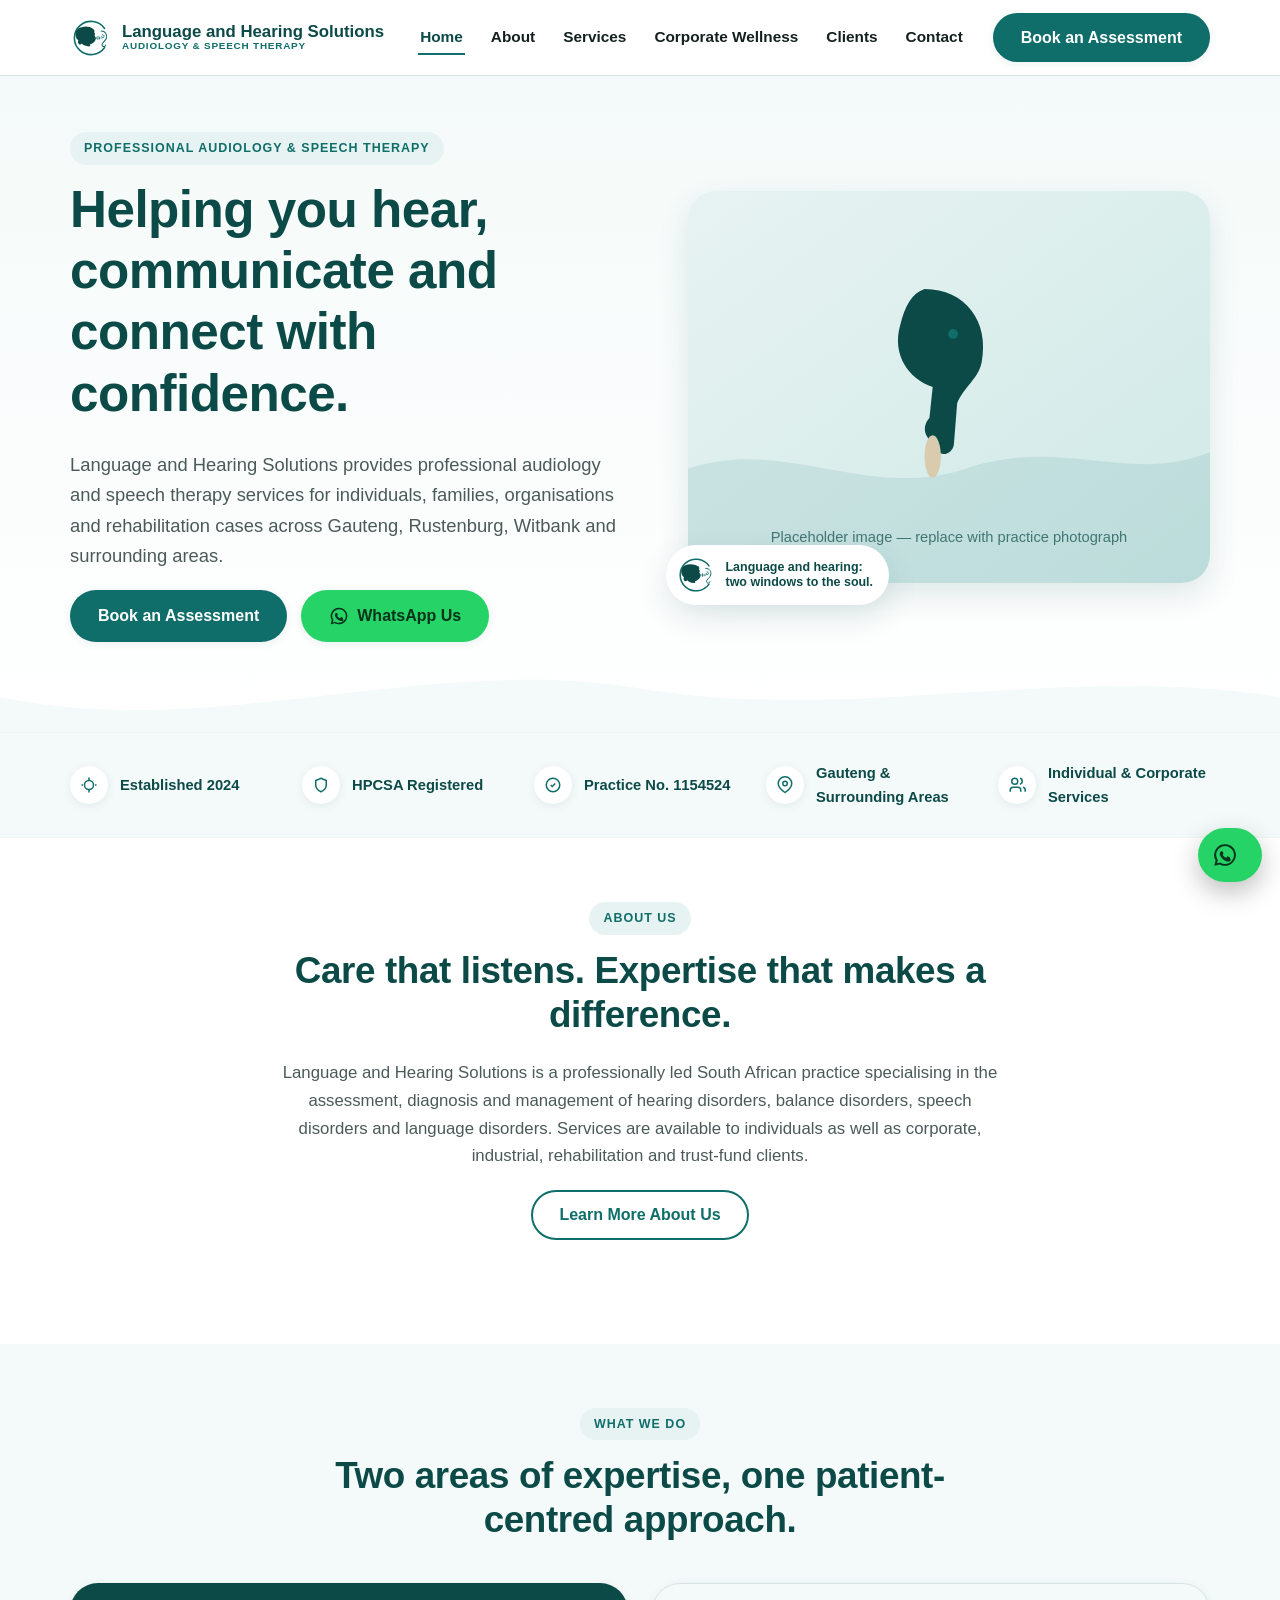
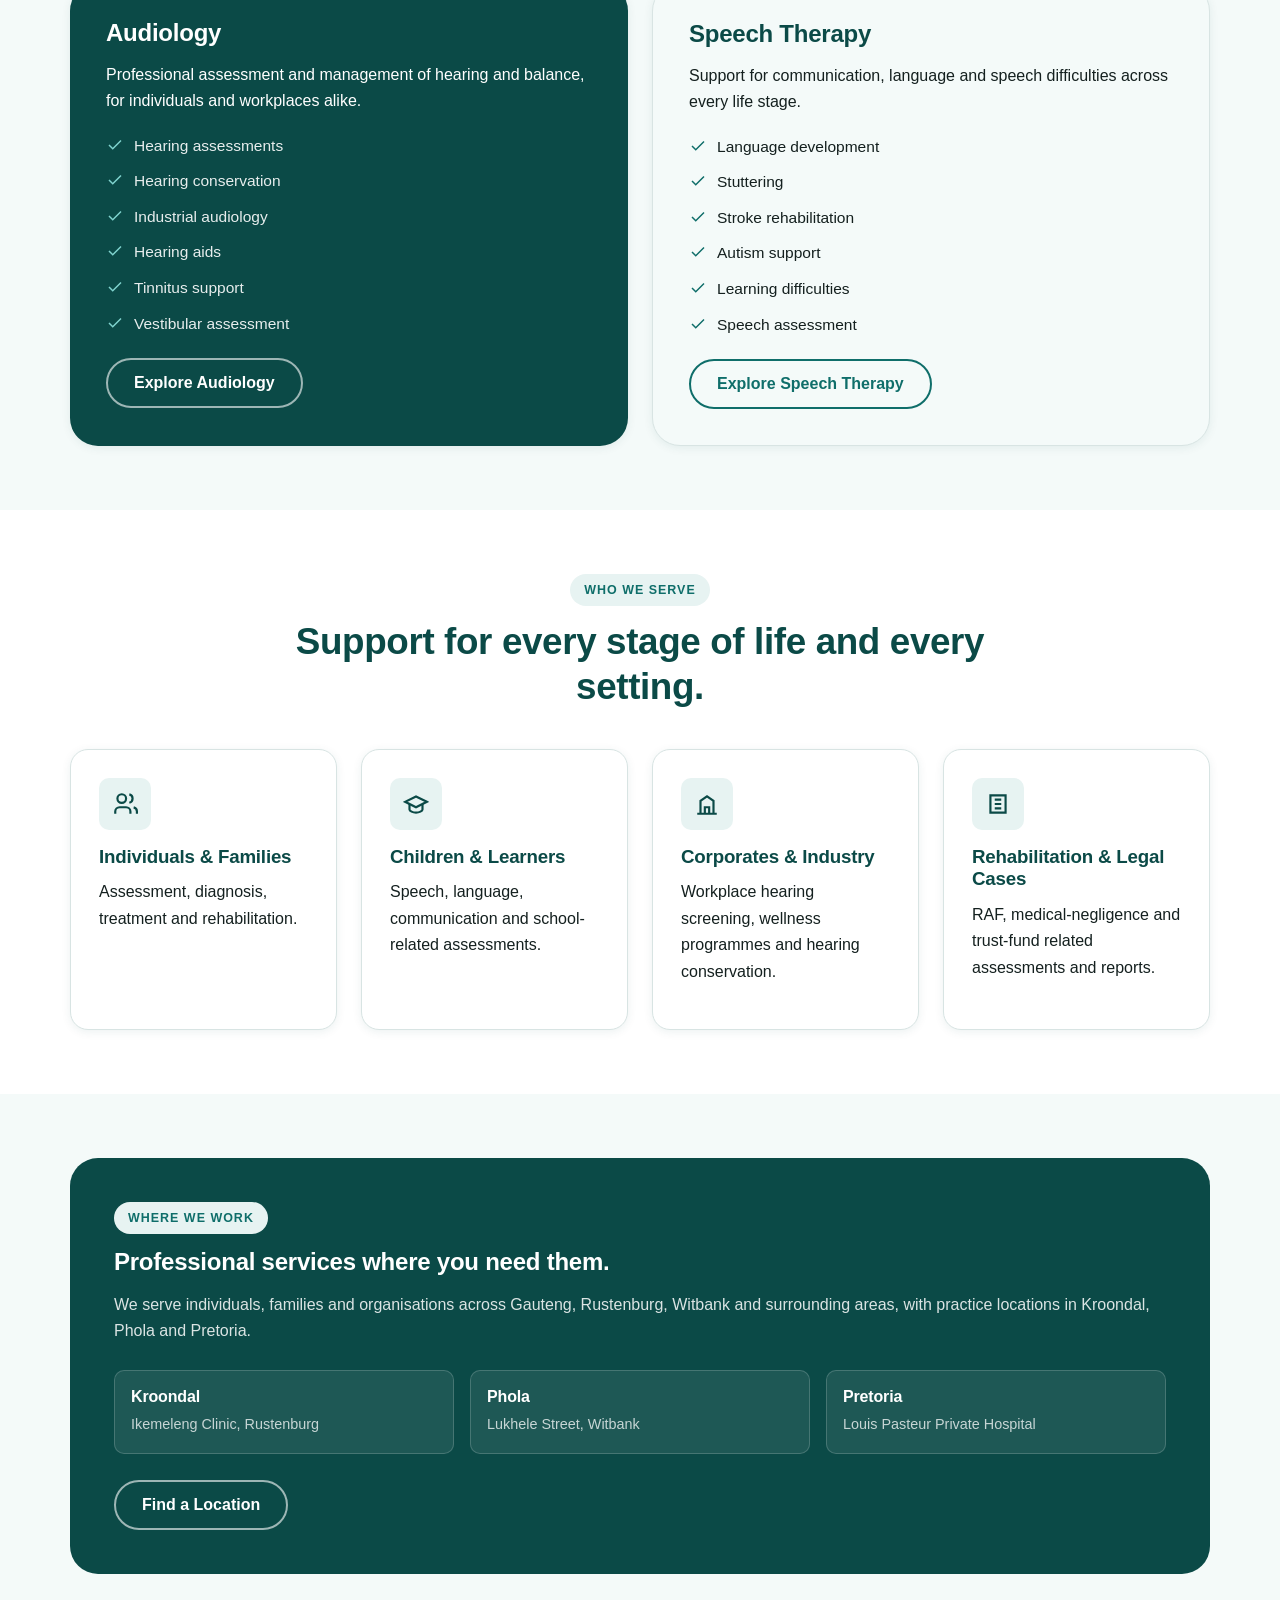
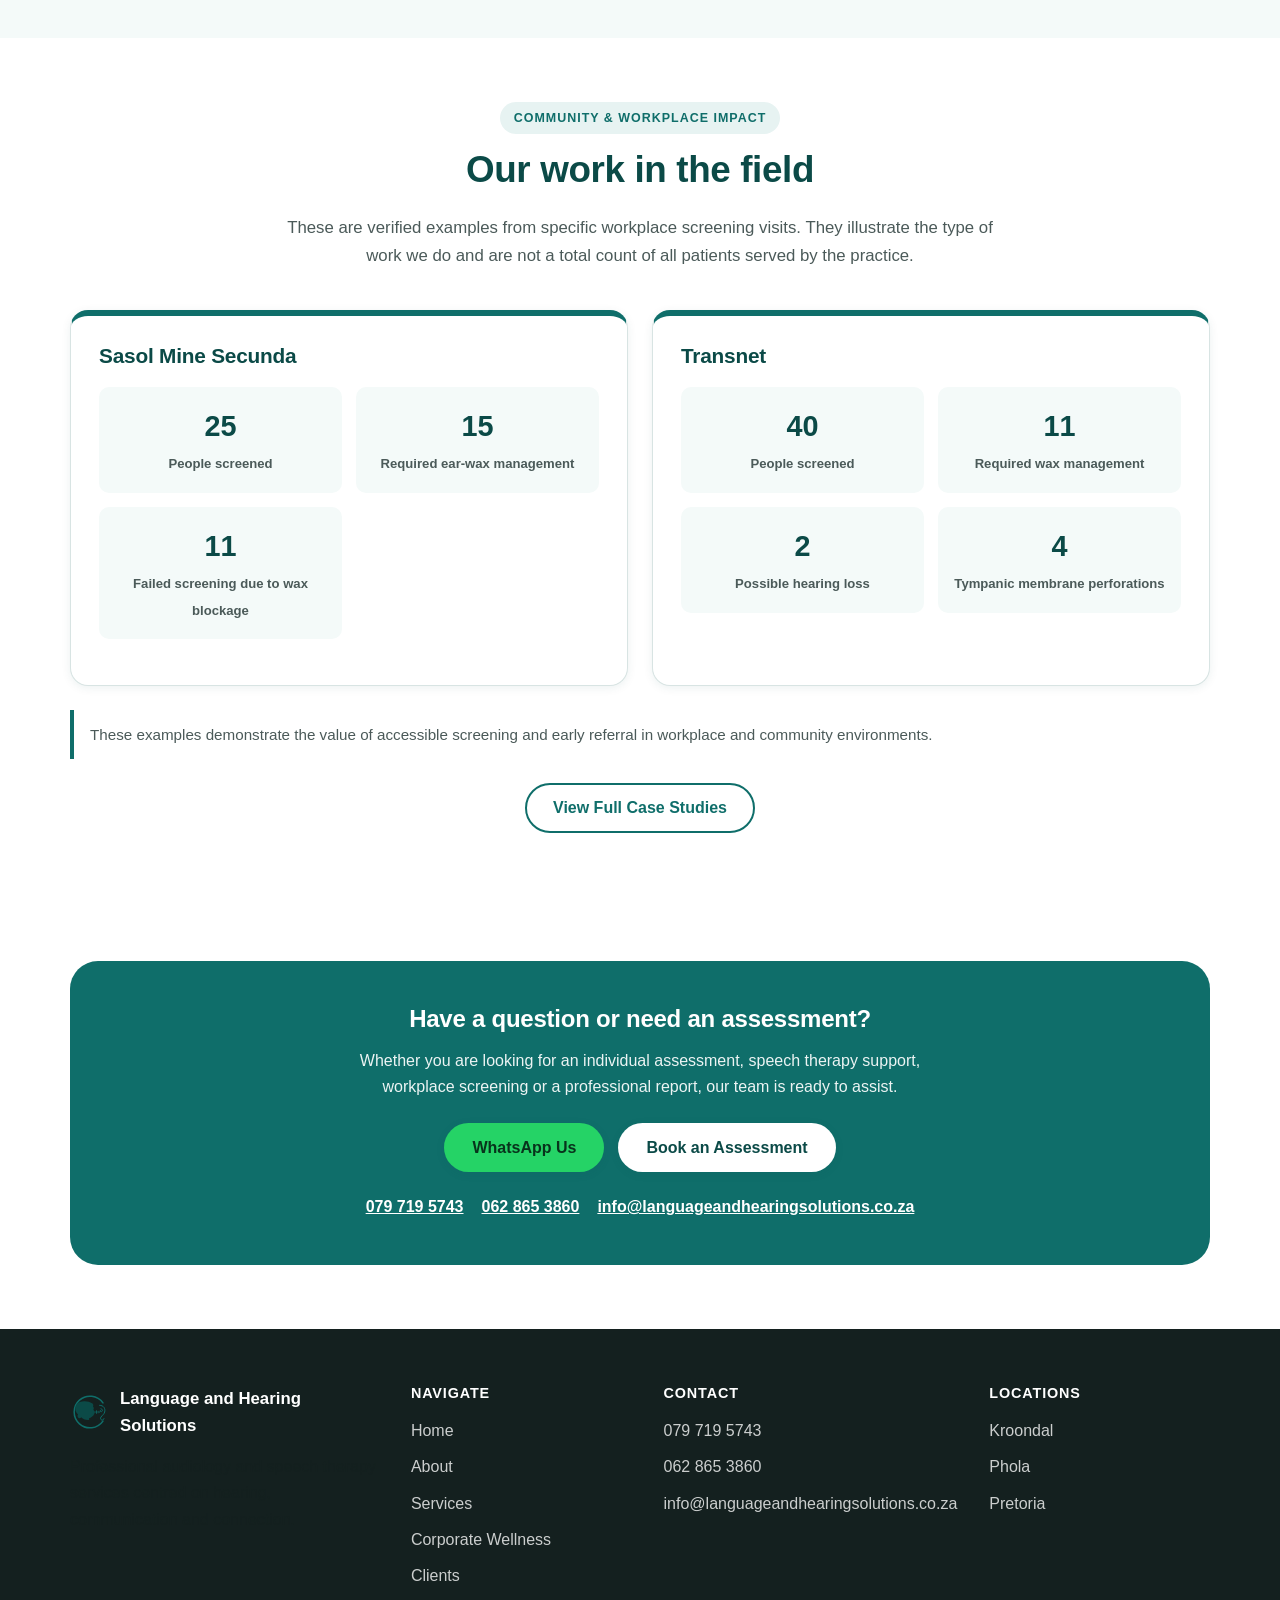
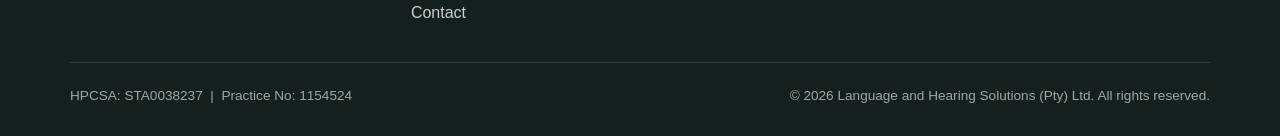
==== index.html @ 56f47d3d "Add Language and Hearing Solutions static website Mobile-first static site (HTML5/CSS3/vanilla JS) f" ====
<!DOCTYPE html>
<html lang="en-ZA">
<head>
  <meta charset="UTF-8" />
  <meta name="viewport" content="width=device-width, initial-scale=1.0" />
  <title>Language and Hearing Solutions | Audiology &amp; Speech Therapy South Africa</title>
  <meta name="description" content="Professional audiology and speech therapy services in Gauteng, Rustenburg, Witbank and surrounding areas. Hearing assessments, speech therapy, industrial audiology, wellness services and rehabilitation support." />
  <link rel="canonical" href="https://www.languageandhearingsolutions.co.za/" />
  <meta name="theme-color" content="#0F6E6A" />
  <link rel="icon" href="assets/logo.svg" type="image/svg+xml" />
  <link rel="stylesheet" href="css/style.css" />
</head>
<body>
  <a class="skip-link" href="#main-content">Skip to main content</a>

  <header class="site-header">
    <div class="container">
      <a class="brand" href="index.html">
        <img src="assets/logo.svg" alt="Language and Hearing Solutions logo" width="42" height="42" />
        <span class="brand-name">Language and Hearing Solutions<small>Audiology &amp; Speech Therapy</small></span>
      </a>

      <button class="nav-toggle" type="button" aria-expanded="false" aria-controls="main-nav" aria-label="Open menu">
        <span></span>
      </button>

      <nav class="main-nav" id="main-nav" aria-label="Primary">
        <ul class="nav-links">
          <li><a href="index.html">Home</a></li>
          <li><a href="about.html">About</a></li>
          <li><a href="services.html">Services</a></li>
          <li><a href="corporate-wellness.html">Corporate Wellness</a></li>
          <li><a href="clients.html">Clients</a></li>
          <li><a href="contact.html">Contact</a></li>
        </ul>
        <div class="header-cta">
          <a class="btn btn-primary" href="contact.html">Book an Assessment</a>
        </div>
      </nav>
    </div>
  </header>

  <main id="main-content">

    <!-- ============================== HERO ============================== -->
    <section class="hero">
      <div class="container">
        <div class="hero-copy">
          <span class="eyebrow">Professional Audiology &amp; Speech Therapy</span>
          <h1>Helping you hear, communicate and connect with confidence.</h1>
          <p class="lead">Language and Hearing Solutions provides professional audiology and speech therapy services for individuals, families, organisations and rehabilitation cases across Gauteng, Rustenburg, Witbank and surrounding areas.</p>
          <div class="btn-group">
            <a class="btn btn-primary" href="contact.html">Book an Assessment</a>
            <a class="btn btn-secondary" href="https://wa.me/27797195743" target="_blank" rel="noopener">
              <svg width="20" height="20" viewBox="0 0 24 24" fill="currentColor" aria-hidden="true"><path d="M12 2a10 10 0 0 0-8.6 15.1L2 22l5.1-1.3A10 10 0 1 0 12 2Zm0 18.2a8.1 8.1 0 0 1-4.1-1.1l-.3-.2-3 .8.8-2.9-.2-.3A8.2 8.2 0 1 1 12 20.2Zm4.5-6.1c-.2-.1-1.5-.7-1.7-.8-.2-.1-.4-.1-.6.1-.2.2-.6.8-.8 1-.1.2-.3.2-.5.1-1.3-.5-2.1-1.1-2.9-2.5-.2-.3 0-.5.1-.6l.4-.5c.1-.2.1-.4 0-.6l-.6-1.5c-.2-.4-.4-.3-.6-.3h-.5c-.2 0-.5.1-.7.3-.2.2-.9.9-.9 2.2s.9 2.5 1 2.7c.1.2 1.8 2.8 4.4 3.8 2.1.8 2.5.6 2.9.6.4 0 1.4-.6 1.6-1.1.2-.5.2-1 .1-1.1-.1-.1-.2-.2-.4-.3Z"/></svg>
              WhatsApp Us
            </a>
          </div>
        </div>

        <div class="hero-media reveal">
          <div class="image-frame">
            <img src="assets/hearing-aid.svg" alt="Illustrative placeholder image of a hearing aid device, representing audiology care" width="640" height="480" />
          </div>
          <div class="logo-badge">
            <img src="assets/logo.svg" alt="" width="40" height="40" />
            <span>Language and hearing:<br>two windows to the soul.</span>
          </div>
        </div>
      </div>

      <div class="hero-wave" aria-hidden="true">
        <svg viewBox="0 0 1440 100" preserveAspectRatio="none">
          <path d="M0,60 C240,110 480,10 720,50 C960,90 1200,20 1440,60 L1440,100 L0,100 Z" fill="#F4FAF9"></path>
        </svg>
      </div>
    </section>

    <!-- ============================== TRUST BAR ============================== -->
    <section class="trust-bar">
      <div class="container">
        <ul class="trust-list">
          <li class="trust-item reveal">
            <span class="icon" aria-hidden="true">
              <svg width="18" height="18" viewBox="0 0 24 24" fill="none" stroke="currentColor" stroke-width="2"><path d="M12 2v4M12 18v4M4 12H2M22 12h-2"/><circle cx="12" cy="12" r="6"/></svg>
            </span>
            Established 2024
          </li>
          <li class="trust-item reveal">
            <span class="icon" aria-hidden="true">
              <svg width="18" height="18" viewBox="0 0 24 24" fill="none" stroke="currentColor" stroke-width="2"><path d="M12 3l7 3v6c0 4.4-3 7.4-7 9-4-1.6-7-4.6-7-9V6l7-3Z"/></svg>
            </span>
            HPCSA Registered
          </li>
          <li class="trust-item reveal">
            <span class="icon" aria-hidden="true">
              <svg width="18" height="18" viewBox="0 0 24 24" fill="none" stroke="currentColor" stroke-width="2"><path d="M9 12l2 2 4-4"/><circle cx="12" cy="12" r="9"/></svg>
            </span>
            Practice No. 1154524
          </li>
          <li class="trust-item reveal">
            <span class="icon" aria-hidden="true">
              <svg width="18" height="18" viewBox="0 0 24 24" fill="none" stroke="currentColor" stroke-width="2"><path d="M21 10c0 6-9 12-9 12S3 16 3 10a9 9 0 1 1 18 0Z"/><circle cx="12" cy="10" r="3"/></svg>
            </span>
            Gauteng &amp; Surrounding Areas
          </li>
          <li class="trust-item reveal">
            <span class="icon" aria-hidden="true">
              <svg width="18" height="18" viewBox="0 0 24 24" fill="none" stroke="currentColor" stroke-width="2"><path d="M17 21v-2a4 4 0 0 0-4-4H7a4 4 0 0 0-4 4v2"/><circle cx="9" cy="7" r="4"/><path d="M23 21v-2a4 4 0 0 0-3-3.87M16 3.13A4 4 0 0 1 16 10.87"/></svg>
            </span>
            Individual &amp; Corporate Services
          </li>
        </ul>
      </div>
    </section>

    <!-- ============================== ABOUT TEASER ============================== -->
    <section class="section-pad">
      <div class="container">
        <div class="section-heading center reveal">
          <span class="eyebrow">About Us</span>
          <h2>Care that listens. Expertise that makes a difference.</h2>
          <p>Language and Hearing Solutions is a professionally led South African practice specialising in the assessment, diagnosis and management of hearing disorders, balance disorders, speech disorders and language disorders. Services are available to individuals as well as corporate, industrial, rehabilitation and trust-fund clients.</p>
          <div style="margin-top: 20px;">
            <a class="btn btn-outline" href="about.html">Learn More About Us</a>
          </div>
        </div>
      </div>
    </section>

    <!-- ============================== TWO SERVICE PILLARS ============================== -->
    <section class="section-pad bg-teal-50">
      <div class="container">
        <div class="section-heading center">
          <span class="eyebrow">What We Do</span>
          <h2>Two areas of expertise, one patient-centred approach.</h2>
        </div>

        <div class="grid grid-2">
          <div class="pillar-card pillar-audiology reveal">
            <h3>Audiology</h3>
            <p>Professional assessment and management of hearing and balance, for individuals and workplaces alike.</p>
            <ul>
              <li><svg viewBox="0 0 24 24" fill="none" stroke="currentColor" stroke-width="2"><path d="M20 6 9 17l-5-5"/></svg>Hearing assessments</li>
              <li><svg viewBox="0 0 24 24" fill="none" stroke="currentColor" stroke-width="2"><path d="M20 6 9 17l-5-5"/></svg>Hearing conservation</li>
              <li><svg viewBox="0 0 24 24" fill="none" stroke="currentColor" stroke-width="2"><path d="M20 6 9 17l-5-5"/></svg>Industrial audiology</li>
              <li><svg viewBox="0 0 24 24" fill="none" stroke="currentColor" stroke-width="2"><path d="M20 6 9 17l-5-5"/></svg>Hearing aids</li>
              <li><svg viewBox="0 0 24 24" fill="none" stroke="currentColor" stroke-width="2"><path d="M20 6 9 17l-5-5"/></svg>Tinnitus support</li>
              <li><svg viewBox="0 0 24 24" fill="none" stroke="currentColor" stroke-width="2"><path d="M20 6 9 17l-5-5"/></svg>Vestibular assessment</li>
            </ul>
            <a class="btn btn-outline-light" href="services.html#audiology">Explore Audiology</a>
          </div>

          <div class="pillar-card pillar-speech reveal">
            <h3>Speech Therapy</h3>
            <p>Support for communication, language and speech difficulties across every life stage.</p>
            <ul>
              <li><svg viewBox="0 0 24 24" fill="none" stroke="currentColor" stroke-width="2"><path d="M20 6 9 17l-5-5"/></svg>Language development</li>
              <li><svg viewBox="0 0 24 24" fill="none" stroke="currentColor" stroke-width="2"><path d="M20 6 9 17l-5-5"/></svg>Stuttering</li>
              <li><svg viewBox="0 0 24 24" fill="none" stroke="currentColor" stroke-width="2"><path d="M20 6 9 17l-5-5"/></svg>Stroke rehabilitation</li>
              <li><svg viewBox="0 0 24 24" fill="none" stroke="currentColor" stroke-width="2"><path d="M20 6 9 17l-5-5"/></svg>Autism support</li>
              <li><svg viewBox="0 0 24 24" fill="none" stroke="currentColor" stroke-width="2"><path d="M20 6 9 17l-5-5"/></svg>Learning difficulties</li>
              <li><svg viewBox="0 0 24 24" fill="none" stroke="currentColor" stroke-width="2"><path d="M20 6 9 17l-5-5"/></svg>Speech assessment</li>
            </ul>
            <a class="btn btn-outline" href="services.html#speech-therapy">Explore Speech Therapy</a>
          </div>
        </div>
      </div>
    </section>

    <!-- ============================== WHO WE SERVE ============================== -->
    <section class="section-pad">
      <div class="container">
        <div class="section-heading center">
          <span class="eyebrow">Who We Serve</span>
          <h2>Support for every stage of life and every setting.</h2>
        </div>

        <div class="grid grid-4">
          <div class="card reveal">
            <div class="icon-tile"><svg viewBox="0 0 24 24" fill="none" stroke="currentColor" stroke-width="2"><path d="M17 21v-2a4 4 0 0 0-4-4H7a4 4 0 0 0-4 4v2"/><circle cx="9" cy="7" r="4"/><path d="M23 21v-2a4 4 0 0 0-3-3.87M16 3.13A4 4 0 0 1 16 10.87"/></svg></div>
            <h3>Individuals &amp; Families</h3>
            <p>Assessment, diagnosis, treatment and rehabilitation.</p>
          </div>
          <div class="card reveal">
            <div class="icon-tile"><svg viewBox="0 0 24 24" fill="none" stroke="currentColor" stroke-width="2"><path d="M22 10 12 5 2 10l10 5 10-5Z"/><path d="M6 12v5c0 1.5 3 3 6 3s6-1.5 6-3v-5"/></svg></div>
            <h3>Children &amp; Learners</h3>
            <p>Speech, language, communication and school-related assessments.</p>
          </div>
          <div class="card reveal">
            <div class="icon-tile"><svg viewBox="0 0 24 24" fill="none" stroke="currentColor" stroke-width="2"><path d="M3 21h18M6 21V9l6-4 6 4v12M10 21v-6h4v6"/></svg></div>
            <h3>Corporates &amp; Industry</h3>
            <p>Workplace hearing screening, wellness programmes and hearing conservation.</p>
          </div>
          <div class="card reveal">
            <div class="icon-tile"><svg viewBox="0 0 24 24" fill="none" stroke="currentColor" stroke-width="2"><path d="M9 12h6M9 16h6M9 8h6M5 4h14v16H5z"/></svg></div>
            <h3>Rehabilitation &amp; Legal Cases</h3>
            <p>RAF, medical-negligence and trust-fund related assessments and reports.</p>
          </div>
        </div>
      </div>
    </section>

    <!-- ============================== COVERAGE AREA ============================== -->
    <section class="section-pad bg-teal-50">
      <div class="container">
        <div class="coverage-section reveal">
          <span class="eyebrow">Where We Work</span>
          <h2>Professional services where you need them.</h2>
          <p>We serve individuals, families and organisations across Gauteng, Rustenburg, Witbank and surrounding areas, with practice locations in Kroondal, Phola and Pretoria.</p>

          <div class="coverage-locations">
            <div class="coverage-chip">
              <h4>Kroondal</h4>
              <span>Ikemeleng Clinic, Rustenburg</span>
            </div>
            <div class="coverage-chip">
              <h4>Phola</h4>
              <span>Lukhele Street, Witbank</span>
            </div>
            <div class="coverage-chip">
              <h4>Pretoria</h4>
              <span>Louis Pasteur Private Hospital</span>
            </div>
          </div>

          <a class="btn btn-outline-light" href="contact.html#locations">Find a Location</a>
        </div>
      </div>
    </section>

    <!-- ============================== IMPACT SECTION ============================== -->
    <section class="section-pad">
      <div class="container">
        <div class="section-heading center">
          <span class="eyebrow">Community &amp; Workplace Impact</span>
          <h2>Our work in the field</h2>
          <p>These are verified examples from specific workplace screening visits. They illustrate the type of work we do and are not a total count of all patients served by the practice.</p>
        </div>

        <div class="grid grid-2">
          <div class="card case-card reveal">
            <h3>Sasol Mine Secunda</h3>
            <div class="case-stats">
              <div class="case-stat"><span class="num">25</span><span class="label">People screened</span></div>
              <div class="case-stat"><span class="num">15</span><span class="label">Required ear-wax management</span></div>
              <div class="case-stat"><span class="num">11</span><span class="label">Failed screening due to wax blockage</span></div>
            </div>
          </div>

          <div class="card case-card reveal">
            <h3>Transnet</h3>
            <div class="case-stats">
              <div class="case-stat"><span class="num">40</span><span class="label">People screened</span></div>
              <div class="case-stat"><span class="num">11</span><span class="label">Required wax management</span></div>
              <div class="case-stat"><span class="num">2</span><span class="label">Possible hearing loss</span></div>
              <div class="case-stat"><span class="num">4</span><span class="label">Tympanic membrane perforations</span></div>
            </div>
          </div>
        </div>

        <p class="case-note" style="margin-top: 24px;">These examples demonstrate the value of accessible screening and early referral in workplace and community environments.</p>

        <div class="text-center" style="margin-top: 24px;">
          <a class="btn btn-outline" href="clients.html">View Full Case Studies</a>
        </div>
      </div>
    </section>

    <!-- ============================== CONTACT STRIP ============================== -->
    <section class="section-pad">
      <div class="container">
        <div class="contact-strip reveal">
          <h2>Have a question or need an assessment?</h2>
          <p>Whether you are looking for an individual assessment, speech therapy support, workplace screening or a professional report, our team is ready to assist.</p>
          <div class="btn-group">
            <a class="btn btn-secondary" href="https://wa.me/27797195743" target="_blank" rel="noopener">WhatsApp Us</a>
            <a class="btn btn-primary" href="contact.html">Book an Assessment</a>
          </div>
          <div class="details">
            <a href="tel:+27797195743">079 719 5743</a>
            <a href="tel:+27628653860">062 865 3860</a>
            <a href="mailto:info@languageandhearingsolutions.co.za">info@languageandhearingsolutions.co.za</a>
          </div>
        </div>
      </div>
    </section>

  </main>

  <!-- ============================== FOOTER ============================== -->
  <footer class="site-footer">
    <div class="container">
      <div class="footer-grid">
        <div>
          <div class="footer-brand">
            <img src="assets/logo.svg" alt="" width="40" height="40" />
            <span>Language and Hearing Solutions</span>
          </div>
          <p>Professional audiology and speech therapy services centred on hearing, communication and connection.</p>
        </div>

        <div class="footer-col">
          <h4>Navigate</h4>
          <ul>
            <li><a href="index.html">Home</a></li>
            <li><a href="about.html">About</a></li>
            <li><a href="services.html">Services</a></li>
            <li><a href="corporate-wellness.html">Corporate Wellness</a></li>
            <li><a href="clients.html">Clients</a></li>
            <li><a href="contact.html">Contact</a></li>
          </ul>
        </div>

        <div class="footer-col">
          <h4>Contact</h4>
          <ul>
            <li><a href="tel:+27797195743">079 719 5743</a></li>
            <li><a href="tel:+27628653860">062 865 3860</a></li>
            <li><a href="mailto:info@languageandhearingsolutions.co.za">info@languageandhearingsolutions.co.za</a></li>
          </ul>
        </div>

        <div class="footer-col">
          <h4>Locations</h4>
          <ul>
            <li>Kroondal</li>
            <li>Phola</li>
            <li>Pretoria</li>
          </ul>
        </div>
      </div>

      <div class="footer-bottom">
        <span>HPCSA: STA0038237 &nbsp;|&nbsp; Practice No: 1154524</span>
        <span>&copy; 2026 Language and Hearing Solutions (Pty) Ltd. All rights reserved.</span>
      </div>
    </div>
  </footer>

  <a class="whatsapp-float" href="https://wa.me/27797195743" target="_blank" rel="noopener" aria-label="Chat with us on WhatsApp">
    <svg viewBox="0 0 24 24" fill="currentColor" aria-hidden="true"><path d="M12 2a10 10 0 0 0-8.6 15.1L2 22l5.1-1.3A10 10 0 1 0 12 2Zm0 18.2a8.1 8.1 0 0 1-4.1-1.1l-.3-.2-3 .8.8-2.9-.2-.3A8.2 8.2 0 1 1 12 20.2Zm4.5-6.1c-.2-.1-1.5-.7-1.7-.8-.2-.1-.4-.1-.6.1-.2.2-.6.8-.8 1-.1.2-.3.2-.5.1-1.3-.5-2.1-1.1-2.9-2.5-.2-.3 0-.5.1-.6l.4-.5c.1-.2.1-.4 0-.6l-.6-1.5c-.2-.4-.4-.3-.6-.3h-.5c-.2 0-.5.1-.7.3-.2.2-.9.9-.9 2.2s.9 2.5 1 2.7c.1.2 1.8 2.8 4.4 3.8 2.1.8 2.5.6 2.9.6.4 0 1.4-.6 1.6-1.1.2-.5.2-1 .1-1.1-.1-.1-.2-.2-.4-.3Z"/></svg>
    <span class="wa-label">Chat with us on WhatsApp</span>
  </a>

  <script src="js/main.js"></script>
</body>
</html>
---- css/style.css ----
/* ==========================================================================
   Language and Hearing Solutions (Pty) Ltd — Stylesheet
   Warm clinical / modern healthcare aesthetic. Teal + white + dark teal.
   ========================================================================== */

/* -------------------------------- Tokens -------------------------------- */
:root {
  /* Brand colours */
  --teal: #0F6E6A;
  --teal-dark: #0B4A47;
  --teal-darker: #073634;
  --teal-100: #E7F3F2;
  --teal-50: #F4FAF9;
  --near-black: #14201F;
  --white: #FFFFFF;
  --grey-700: #4B5A59;
  --grey-500: #7C8B8A;
  --grey-300: #D8E4E3;
  --grey-100: #F1F6F5;

  /* Semantic */
  --color-bg: var(--white);
  --color-text: var(--near-black);
  --color-muted: var(--grey-700);
  --color-border: var(--grey-300);
  --color-link: var(--teal);
  --color-focus: #0B4A47;

  /* Typography */
  --font-base: "Segoe UI", Roboto, "Helvetica Neue", Arial, sans-serif;
  --fs-body: 1rem;
  --lh-body: 1.65;

  /* Layout */
  --container-max: 1180px;
  --radius-sm: 10px;
  --radius-md: 18px;
  --radius-lg: 28px;
  --radius-pill: 999px;
  --shadow-sm: 0 2px 10px rgba(11, 74, 71, 0.08);
  --shadow-md: 0 12px 32px rgba(11, 74, 71, 0.12);
  --header-h: 76px;

  --transition: 220ms ease;
}

@media (prefers-reduced-motion: reduce) {
  * {
    animation-duration: 0.001ms !important;
    animation-iteration-count: 1 !important;
    transition-duration: 0.001ms !important;
    scroll-behavior: auto !important;
  }
}

/* --------------------------------- Reset --------------------------------- */
*, *::before, *::after { box-sizing: border-box; }

html {
  scroll-behavior: smooth;
  -webkit-text-size-adjust: 100%;
}

body {
  margin: 0;
  font-family: var(--font-base);
  font-size: var(--fs-body);
  line-height: var(--lh-body);
  color: var(--color-text);
  background: var(--color-bg);
  -webkit-font-smoothing: antialiased;
}

img { max-width: 100%; display: block; }

a {
  color: var(--color-link);
  text-decoration: none;
}
a:hover { text-decoration: underline; }

ul { margin: 0; padding: 0; }
li { list-style: none; }

button { font-family: inherit; }

h1, h2, h3, h4 {
  font-family: var(--font-base);
  font-weight: 800;
  line-height: 1.2;
  color: var(--teal-dark);
  margin: 0 0 0.6em;
  letter-spacing: -0.01em;
}

p { margin: 0 0 1em; color: var(--color-text); }

/* Visible focus states everywhere */
a:focus-visible,
button:focus-visible,
input:focus-visible,
select:focus-visible,
textarea:focus-visible,
[tabindex]:focus-visible {
  outline: 3px solid var(--color-focus);
  outline-offset: 3px;
  border-radius: 4px;
}

.skip-link {
  position: absolute;
  left: -9999px;
  top: 0;
  background: var(--teal-dark);
  color: var(--white);
  padding: 0.75em 1.25em;
  z-index: 1000;
  border-radius: 0 0 var(--radius-sm) 0;
}
.skip-link:focus {
  left: 0;
}

.visually-hidden {
  position: absolute !important;
  width: 1px; height: 1px;
  overflow: hidden;
  clip: rect(0 0 0 0);
  white-space: nowrap;
}

/* ------------------------------- Container -------------------------------- */
.container {
  width: 100%;
  max-width: var(--container-max);
  margin: 0 auto;
  padding: 0 20px;
}

section { position: relative; }

.section-pad { padding: 64px 0; }
.section-pad-sm { padding: 40px 0; }

.bg-teal-50 { background: var(--teal-50); }
.bg-teal-dark {
  background: linear-gradient(160deg, var(--teal-dark), var(--teal-darker));
  color: var(--white);
}
.bg-teal-dark h2, .bg-teal-dark h3 { color: var(--white); }
.bg-teal-dark p { color: rgba(255,255,255,0.85); }

/* ------------------------------ Section heading ---------------------------- */
.eyebrow {
  display: inline-block;
  font-size: 0.78rem;
  font-weight: 700;
  letter-spacing: 0.08em;
  text-transform: uppercase;
  color: var(--teal);
  background: var(--teal-100);
  padding: 6px 14px;
  border-radius: var(--radius-pill);
  margin-bottom: 14px;
}
.bg-teal-dark .eyebrow {
  background: rgba(255,255,255,0.12);
  color: #BFE6E3;
}

.section-heading {
  max-width: 720px;
  margin-bottom: 40px;
}
.section-heading.center { margin-inline: auto; text-align: center; }
.section-heading h2 { font-size: clamp(1.6rem, 3vw, 2.3rem); }
.section-heading p { color: var(--color-muted); font-size: 1.05rem; }

/* ---------------------------------- Buttons -------------------------------- */
.btn {
  display: inline-flex;
  align-items: center;
  justify-content: center;
  gap: 8px;
  font-weight: 700;
  font-size: 1rem;
  padding: 14px 26px;
  border-radius: var(--radius-pill);
  border: 2px solid transparent;
  cursor: pointer;
  transition: transform var(--transition), background var(--transition), color var(--transition), box-shadow var(--transition);
  text-decoration: none;
  line-height: 1.1;
  min-height: 48px;
}
.btn:hover { transform: translateY(-2px); text-decoration: none; }
.btn:active { transform: translateY(0); }

.btn-primary {
  background: var(--teal);
  color: var(--white);
  box-shadow: var(--shadow-sm);
}
.btn-primary:hover { background: var(--teal-dark); color: var(--white); }

.btn-secondary {
  background: #25D366;
  color: #08331C;
  box-shadow: var(--shadow-sm);
}
.btn-secondary:hover { background: #1EBE59; color: #08331C; }

.btn-outline {
  background: transparent;
  border-color: var(--teal);
  color: var(--teal);
}
.btn-outline:hover { background: var(--teal-100); color: var(--teal-dark); }

.btn-outline-light {
  background: transparent;
  border-color: rgba(255,255,255,0.6);
  color: var(--white);
}
.btn-outline-light:hover { background: rgba(255,255,255,0.12); color: var(--white); }

.btn-block { width: 100%; }

.btn-group {
  display: flex;
  flex-wrap: wrap;
  gap: 14px;
}

/* ---------------------------------- Header ---------------------------------- */
.site-header {
  position: sticky;
  top: 0;
  z-index: 500;
  background: rgba(255,255,255,0.92);
  backdrop-filter: saturate(160%) blur(8px);
  border-bottom: 1px solid var(--color-border);
  height: var(--header-h);
}

.site-header .container {
  height: 100%;
  display: flex;
  align-items: center;
  justify-content: space-between;
  gap: 16px;
}

.brand {
  display: flex;
  align-items: center;
  gap: 10px;
  color: var(--teal-dark);
  font-weight: 800;
  font-size: 1.05rem;
  flex-shrink: 0;
}
.brand:hover { text-decoration: none; }
.brand img { width: 42px; height: 42px; }
.brand-name { line-height: 1.1; }
.brand-name small {
  display: block;
  font-weight: 600;
  font-size: 0.62rem;
  letter-spacing: 0.08em;
  color: var(--teal);
  text-transform: uppercase;
}

.main-nav {
  display: flex;
  align-items: center;
  gap: 28px;
}

.nav-links {
  display: flex;
  gap: 24px;
  align-items: center;
}
.nav-links a {
  color: var(--near-black);
  font-weight: 600;
  font-size: 0.96rem;
  padding: 8px 2px;
  position: relative;
}
.nav-links a:hover { color: var(--teal); text-decoration: none; }
.nav-links a::after {
  content: "";
  position: absolute;
  left: 0; right: 0; bottom: -2px;
  height: 2px;
  background: var(--teal);
  transform: scaleX(0);
  transition: transform var(--transition);
}
.nav-links a:hover::after,
.nav-links a[aria-current="page"]::after { transform: scaleX(1); }
.nav-links a[aria-current="page"] { color: var(--teal-dark); }

.header-cta { display: flex; align-items: center; gap: 12px; }

.nav-toggle {
  display: none;
  background: transparent;
  border: 2px solid var(--teal-100);
  border-radius: var(--radius-sm);
  width: 46px;
  height: 46px;
  align-items: center;
  justify-content: center;
  cursor: pointer;
  flex-shrink: 0;
}
.nav-toggle span {
  display: block;
  width: 22px;
  height: 2px;
  background: var(--teal-dark);
  position: relative;
  transition: transform var(--transition), opacity var(--transition);
}
.nav-toggle span::before,
.nav-toggle span::after {
  content: "";
  position: absolute;
  left: 0;
  width: 22px;
  height: 2px;
  background: var(--teal-dark);
  transition: transform var(--transition), opacity var(--transition);
}
.nav-toggle span::before { top: -7px; }
.nav-toggle span::after { top: 7px; }

.nav-toggle[aria-expanded="true"] span { background: transparent; }
.nav-toggle[aria-expanded="true"] span::before { transform: translateY(7px) rotate(45deg); }
.nav-toggle[aria-expanded="true"] span::after { transform: translateY(-7px) rotate(-45deg); }

/* Mobile nav */
@media (max-width: 900px) {
  .nav-toggle { display: flex; }
  .main-nav {
    position: fixed;
    top: var(--header-h);
    left: 0;
    right: 0;
    background: var(--white);
    flex-direction: column;
    align-items: stretch;
    gap: 0;
    max-height: 0;
    overflow: hidden;
    border-bottom: 1px solid var(--color-border);
    box-shadow: var(--shadow-md);
    transition: max-height var(--transition);
  }
  .main-nav.is-open { max-height: calc(100vh - var(--header-h)); overflow-y: auto; }
  .nav-links {
    flex-direction: column;
    align-items: stretch;
    gap: 0;
    padding: 8px 20px;
  }
  .nav-links a {
    display: block;
    padding: 14px 4px;
    border-bottom: 1px solid var(--grey-100);
  }
  .nav-links a::after { display: none; }
  .header-cta {
    flex-direction: column;
    align-items: stretch;
    padding: 16px 20px 24px;
  }
  .header-cta .btn { width: 100%; }
}

/* --------------------------------- Hero ------------------------------------ */
.hero {
  position: relative;
  overflow: hidden;
  background: linear-gradient(180deg, var(--teal-50) 0%, var(--white) 100%);
  padding: 56px 0 90px;
}
.hero .container {
  display: grid;
  grid-template-columns: 1fr;
  gap: 40px;
  align-items: center;
  position: relative;
  z-index: 2;
}
.hero-copy h1 {
  font-size: clamp(2.1rem, 5vw, 3.2rem);
  margin-bottom: 0.5em;
}
.hero-copy p.lead {
  font-size: 1.15rem;
  color: var(--color-muted);
  max-width: 560px;
}
.hero-media {
  position: relative;
}
.hero-media .image-frame {
  border-radius: var(--radius-lg);
  overflow: hidden;
  box-shadow: var(--shadow-md);
  aspect-ratio: 4 / 3;
}
.hero-media .image-frame img { width: 100%; height: 100%; object-fit: cover; }
.hero-media .logo-badge {
  position: absolute;
  bottom: -22px;
  left: -22px;
  background: var(--white);
  border-radius: var(--radius-pill);
  box-shadow: var(--shadow-md);
  padding: 10px 16px 10px 10px;
  display: flex;
  align-items: center;
  gap: 10px;
}
.hero-media .logo-badge img { width: 40px; height: 40px; }
.hero-media .logo-badge span {
  font-size: 0.78rem;
  font-weight: 700;
  color: var(--teal-dark);
  line-height: 1.15;
}

.hero-wave {
  position: absolute;
  left: 0; right: 0; bottom: -1px;
  width: 100%;
  height: auto;
  line-height: 0;
  z-index: 1;
}

@media (min-width: 900px) {
  .hero .container { grid-template-columns: 1.05fr 0.95fr; }
}

/* --------------------------------- Page hero (secondary pages) ------------ */
.page-hero {
  background: linear-gradient(160deg, var(--teal-dark), var(--teal-darker));
  color: var(--white);
  padding: 64px 0 96px;
  position: relative;
  overflow: hidden;
}
.page-hero h1 { color: var(--white); font-size: clamp(1.9rem, 4.5vw, 2.7rem); max-width: 780px; }
.page-hero p { color: rgba(255,255,255,0.86); font-size: 1.1rem; max-width: 640px; }
.page-hero .container { position: relative; z-index: 2; }

/* --------------------------------- Waves ------------------------------------ */
.wave-divider {
  display: block;
  width: 100%;
  height: auto;
  line-height: 0;
}
.wave-divider svg { display: block; width: 100%; height: 60px; }

/* ------------------------------- Trust bar ---------------------------------- */
.trust-bar {
  background: var(--teal-50);
  border-top: 1px solid var(--grey-100);
  border-bottom: 1px solid var(--grey-100);
  padding: 28px 0;
}
.trust-list {
  display: grid;
  grid-template-columns: repeat(2, 1fr);
  gap: 20px;
}
.trust-item {
  display: flex;
  align-items: center;
  gap: 12px;
  font-weight: 700;
  color: var(--teal-dark);
  font-size: 0.92rem;
}
.trust-item .icon {
  flex-shrink: 0;
  width: 38px; height: 38px;
  border-radius: 50%;
  background: var(--white);
  color: var(--teal);
  display: flex;
  align-items: center;
  justify-content: center;
  box-shadow: var(--shadow-sm);
}
@media (min-width: 700px) {
  .trust-list { grid-template-columns: repeat(3, 1fr); }
}
@media (min-width: 1000px) {
  .trust-list { grid-template-columns: repeat(5, 1fr); }
}

/* --------------------------------- Cards ------------------------------------ */
.card {
  background: var(--white);
  border-radius: var(--radius-md);
  border: 1px solid var(--color-border);
  padding: 28px;
  box-shadow: var(--shadow-sm);
  transition: transform var(--transition), box-shadow var(--transition);
}
.card:hover { transform: translateY(-4px); box-shadow: var(--shadow-md); }

.grid {
  display: grid;
  gap: 24px;
}
.grid-2 { grid-template-columns: 1fr; }
.grid-3 { grid-template-columns: 1fr; }
.grid-4 { grid-template-columns: 1fr; }

@media (min-width: 640px) {
  .grid-2 { grid-template-columns: repeat(2, 1fr); }
  .grid-4 { grid-template-columns: repeat(2, 1fr); }
}
@media (min-width: 900px) {
  .grid-3 { grid-template-columns: repeat(3, 1fr); }
  .grid-4 { grid-template-columns: repeat(4, 1fr); }
}

/* Icon tile used in cards */
.icon-tile {
  width: 52px; height: 52px;
  border-radius: var(--radius-sm);
  background: var(--teal-100);
  color: var(--teal-dark);
  display: flex;
  align-items: center;
  justify-content: center;
  margin-bottom: 16px;
  flex-shrink: 0;
}
.icon-tile svg { width: 26px; height: 26px; }

/* Pillar cards (Audiology / Speech Therapy) */
.pillar-card {
  border-radius: var(--radius-lg);
  padding: 36px;
  box-shadow: var(--shadow-sm);
  position: relative;
  overflow: hidden;
}
.pillar-card h3 { font-size: 1.5rem; }
.pillar-card ul { margin: 18px 0 22px; display: grid; gap: 10px; }
.pillar-card ul li {
  display: flex;
  align-items: flex-start;
  gap: 10px;
  font-size: 0.97rem;
}
.pillar-card ul li svg { flex-shrink: 0; margin-top: 3px; width: 18px; height: 18px; }

.pillar-card.pillar-audiology {
  background: var(--teal-dark);
  color: var(--white);
}
.pillar-card.pillar-audiology h3,
.pillar-card.pillar-audiology p { color: var(--white); }
.pillar-card.pillar-audiology ul li { color: rgba(255,255,255,0.9); }
.pillar-card.pillar-audiology svg { color: #7FD3CE; }

.pillar-card.pillar-speech {
  background: var(--teal-50);
  border: 1px solid var(--grey-300);
}
.pillar-card.pillar-speech svg { color: var(--teal); }

/* Service directory cards */
.service-card h3 { font-size: 1.15rem; margin-bottom: 8px; }
.service-card p { color: var(--color-muted); margin-bottom: 0; font-size: 0.96rem; }

/* Location cards */
.location-card { display: flex; flex-direction: column; gap: 10px; }
.location-card h3 { font-size: 1.2rem; display: flex; align-items: center; gap: 10px; }
.location-card address { font-style: normal; color: var(--color-muted); line-height: 1.6; }
.location-card .btn { margin-top: 6px; align-self: flex-start; }

/* Contact detail cards */
.contact-card { text-align: center; }
.contact-card .icon-tile { margin: 0 auto 16px; }
.contact-card h3 { font-size: 1.15rem; }
.contact-card .value { font-weight: 700; color: var(--teal-dark); margin-bottom: 14px; font-size: 1.05rem; }

/* Case study cards */
.case-card { border-top: 6px solid var(--teal); }
.case-card h3 { font-size: 1.3rem; }
.case-stats {
  display: grid;
  grid-template-columns: repeat(2, 1fr);
  gap: 14px;
  margin: 18px 0;
}
.case-stat {
  background: var(--teal-50);
  border-radius: var(--radius-sm);
  padding: 16px;
  text-align: center;
}
.case-stat .num { font-size: 1.8rem; font-weight: 800; color: var(--teal-dark); display: block; }
.case-stat .label { font-size: 0.82rem; color: var(--color-muted); font-weight: 600; }
.case-note {
  background: var(--white);
  border-left: 4px solid var(--teal);
  padding: 12px 16px;
  color: var(--color-muted);
  font-size: 0.95rem;
  border-radius: 0 var(--radius-sm) var(--radius-sm) 0;
}

/* Value cards */
.value-card { text-align: left; }
.value-card h3 { font-size: 1.1rem; }

/* Process steps */
.process-grid {
  display: grid;
  gap: 24px;
  grid-template-columns: 1fr;
}
@media (min-width: 700px) { .process-grid { grid-template-columns: repeat(2, 1fr); } }
@media (min-width: 1000px) { .process-grid { grid-template-columns: repeat(4, 1fr); } }
.process-step {
  background: var(--white);
  border: 1px solid var(--color-border);
  border-radius: var(--radius-md);
  padding: 26px;
}
.process-step .step-num {
  font-size: 2rem;
  font-weight: 800;
  color: var(--teal-100);
  -webkit-text-stroke: 1px var(--teal);
  display: block;
  margin-bottom: 8px;
}

/* --------------------------------- Reveal animation ------------------------ */
.reveal {
  opacity: 0;
  transform: translateY(18px);
  transition: opacity 600ms ease, transform 600ms ease;
}
.reveal.is-visible {
  opacity: 1;
  transform: translateY(0);
}
@media (prefers-reduced-motion: reduce) {
  .reveal { opacity: 1; transform: none; transition: none; }
}

/* --------------------------------- Coverage / map section ------------------ */
.coverage-section {
  background: var(--teal-dark);
  color: var(--white);
  border-radius: var(--radius-lg);
  padding: 44px;
  position: relative;
  overflow: hidden;
}
.coverage-section h2 { color: var(--white); }
.coverage-section p { color: rgba(255,255,255,0.85); }
.coverage-locations {
  display: grid;
  gap: 16px;
  grid-template-columns: 1fr;
  margin: 26px 0;
}
@media (min-width: 700px) { .coverage-locations { grid-template-columns: repeat(3, 1fr); } }
.coverage-chip {
  background: rgba(255,255,255,0.08);
  border: 1px solid rgba(255,255,255,0.18);
  border-radius: var(--radius-sm);
  padding: 16px;
}
.coverage-chip h4 { color: var(--white); margin-bottom: 4px; font-size: 1rem; }
.coverage-chip span { color: rgba(255,255,255,0.75); font-size: 0.9rem; }

/* --------------------------------- Contact strip ---------------------------- */
.contact-strip {
  background: var(--teal);
  color: var(--white);
  border-radius: var(--radius-lg);
  padding: 44px;
  text-align: center;
}
.contact-strip h2 { color: var(--white); }
.contact-strip p { color: rgba(255,255,255,0.92); max-width: 620px; margin-inline: auto; }
.contact-strip .btn-group { justify-content: center; margin: 22px 0; }
.contact-strip .btn-primary { background: var(--white); color: var(--teal-dark); }
.contact-strip .btn-primary:hover { background: var(--teal-50); }
.contact-strip .details {
  display: flex;
  flex-wrap: wrap;
  gap: 18px;
  justify-content: center;
  font-weight: 600;
}
.contact-strip .details a { color: var(--white); text-decoration: underline; }

/* ----------------------------------- Footer ---------------------------------- */
.site-footer {
  background: var(--near-black);
  color: rgba(255,255,255,0.78);
  padding: 56px 0 28px;
}
.footer-grid {
  display: grid;
  gap: 32px;
  grid-template-columns: 1fr;
}
@media (min-width: 700px) {
  .footer-grid { grid-template-columns: 1.4fr 1fr 1fr 1fr; }
}
.footer-brand { display: flex; align-items: center; gap: 10px; margin-bottom: 14px; }
.footer-brand img { width: 40px; height: 40px; }
.footer-brand span { font-weight: 800; color: var(--white); font-size: 1.05rem; }
.footer-col h4 {
  color: var(--white);
  font-size: 0.9rem;
  text-transform: uppercase;
  letter-spacing: 0.06em;
  margin-bottom: 16px;
}
.footer-col ul { display: grid; gap: 10px; }
.footer-col a { color: rgba(255,255,255,0.78); }
.footer-col a:hover { color: var(--white); }
.footer-bottom {
  border-top: 1px solid rgba(255,255,255,0.12);
  margin-top: 36px;
  padding-top: 22px;
  display: flex;
  flex-wrap: wrap;
  gap: 12px;
  justify-content: space-between;
  font-size: 0.85rem;
  color: rgba(255,255,255,0.6);
}

/* --------------------------------- Floating WhatsApp ------------------------ */
.whatsapp-float {
  position: fixed;
  right: 18px;
  bottom: 18px;
  z-index: 600;
  display: inline-flex;
  align-items: center;
  gap: 10px;
  background: #25D366;
  color: #08331C;
  border-radius: var(--radius-pill);
  padding: 14px;
  box-shadow: 0 10px 26px rgba(0,0,0,0.25);
  text-decoration: none;
  font-weight: 700;
  transition: transform var(--transition), box-shadow var(--transition);
}
.whatsapp-float:hover { transform: translateY(-3px); text-decoration: none; }
.whatsapp-float svg { width: 26px; height: 26px; flex-shrink: 0; }
.whatsapp-float .wa-label {
  max-width: 0;
  overflow: hidden;
  white-space: nowrap;
  opacity: 0;
  transition: max-width var(--transition), opacity var(--transition), margin var(--transition);
}
.whatsapp-float:hover .wa-label,
.whatsapp-float:focus-visible .wa-label {
  max-width: 220px;
  opacity: 1;
  margin-right: 4px;
}

@media (max-width: 480px) {
  .whatsapp-float { right: 14px; bottom: 84px; padding: 13px; }
}

/* --------------------------------- Forms ------------------------------------ */
.form-grid {
  display: grid;
  gap: 20px;
  grid-template-columns: 1fr;
}
@media (min-width: 640px) {
  .form-grid.two-col { grid-template-columns: 1fr 1fr; }
}
.field {
  display: flex;
  flex-direction: column;
  gap: 6px;
}
.field.full { grid-column: 1 / -1; }
.field label {
  font-weight: 700;
  font-size: 0.92rem;
  color: var(--teal-dark);
}
.field .required { color: #B3261E; }
.field input,
.field select,
.field textarea {
  border: 1.5px solid var(--color-border);
  border-radius: var(--radius-sm);
  padding: 13px 14px;
  font-size: 1rem;
  font-family: inherit;
  background: var(--white);
  color: var(--color-text);
  transition: border-color var(--transition);
  min-height: 48px;
}
.field textarea { min-height: 130px; resize: vertical; }
.field input:focus,
.field select:focus,
.field textarea:focus {
  border-color: var(--teal);
  outline: none;
  box-shadow: 0 0 0 3px var(--teal-100);
}
.field .error-msg {
  color: #B3261E;
  font-size: 0.85rem;
  min-height: 1.2em;
}
.field[data-invalid="true"] input,
.field[data-invalid="true"] select,
.field[data-invalid="true"] textarea {
  border-color: #B3261E;
}

.form-note {
  font-size: 0.88rem;
  color: var(--color-muted);
  background: var(--teal-50);
  border-radius: var(--radius-sm);
  padding: 12px 14px;
  margin-bottom: 20px;
}

.form-feedback {
  border-radius: var(--radius-sm);
  padding: 14px 16px;
  margin-top: 18px;
  font-weight: 600;
  display: none;
}
.form-feedback.is-success {
  display: block;
  background: #E5F6EC;
  color: #14532D;
  border: 1px solid #B7E4C7;
}
.form-feedback.is-error {
  display: block;
  background: #FCEBEA;
  color: #7A241E;
  border: 1px solid #F3C6C2;
}

/* --------------------------------- Utility ------------------------------------ */
.mt-0 { margin-top: 0; }
.text-center { text-align: center; }
.text-muted { color: var(--color-muted); }
.stack { display: grid; gap: 16px; }
.divider-space { height: 8px; }

@media (max-width: 480px) {
  .section-pad { padding: 44px 0; }
  h1 { font-size: 1.9rem; }
}
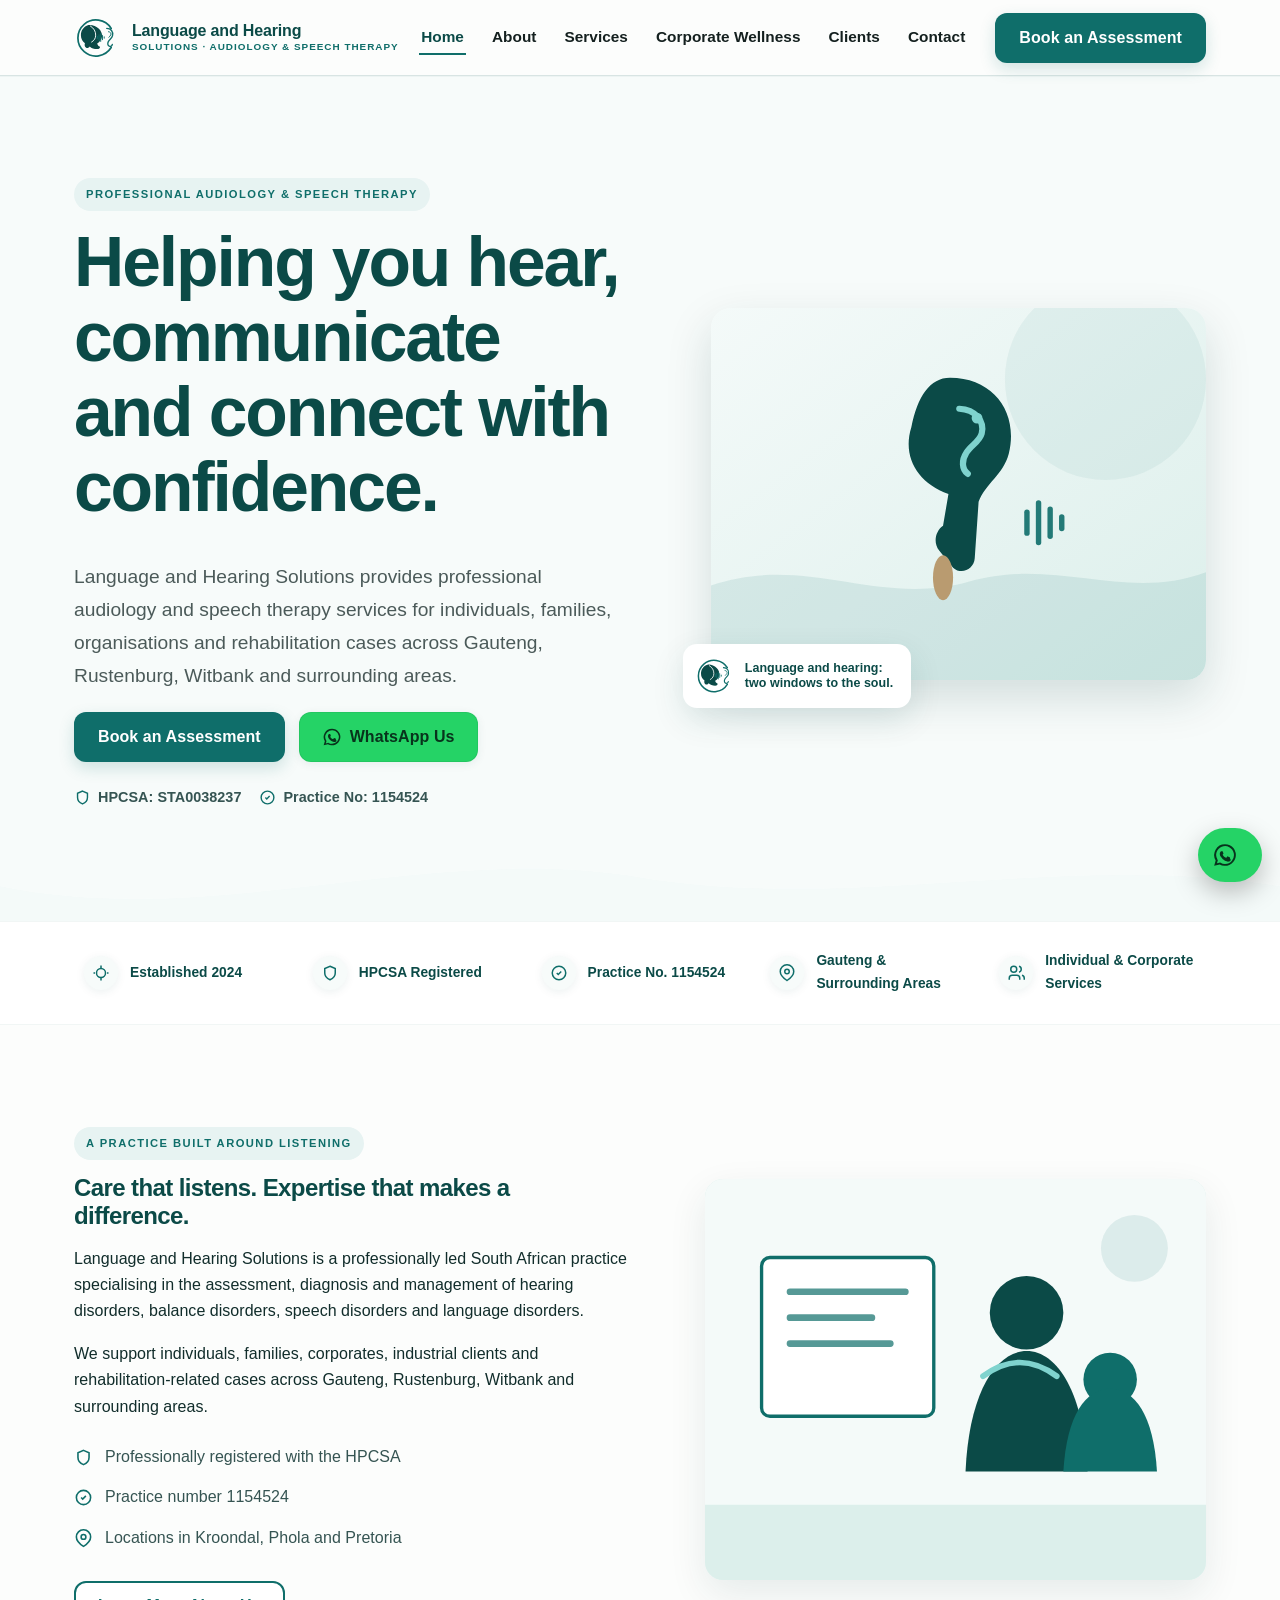
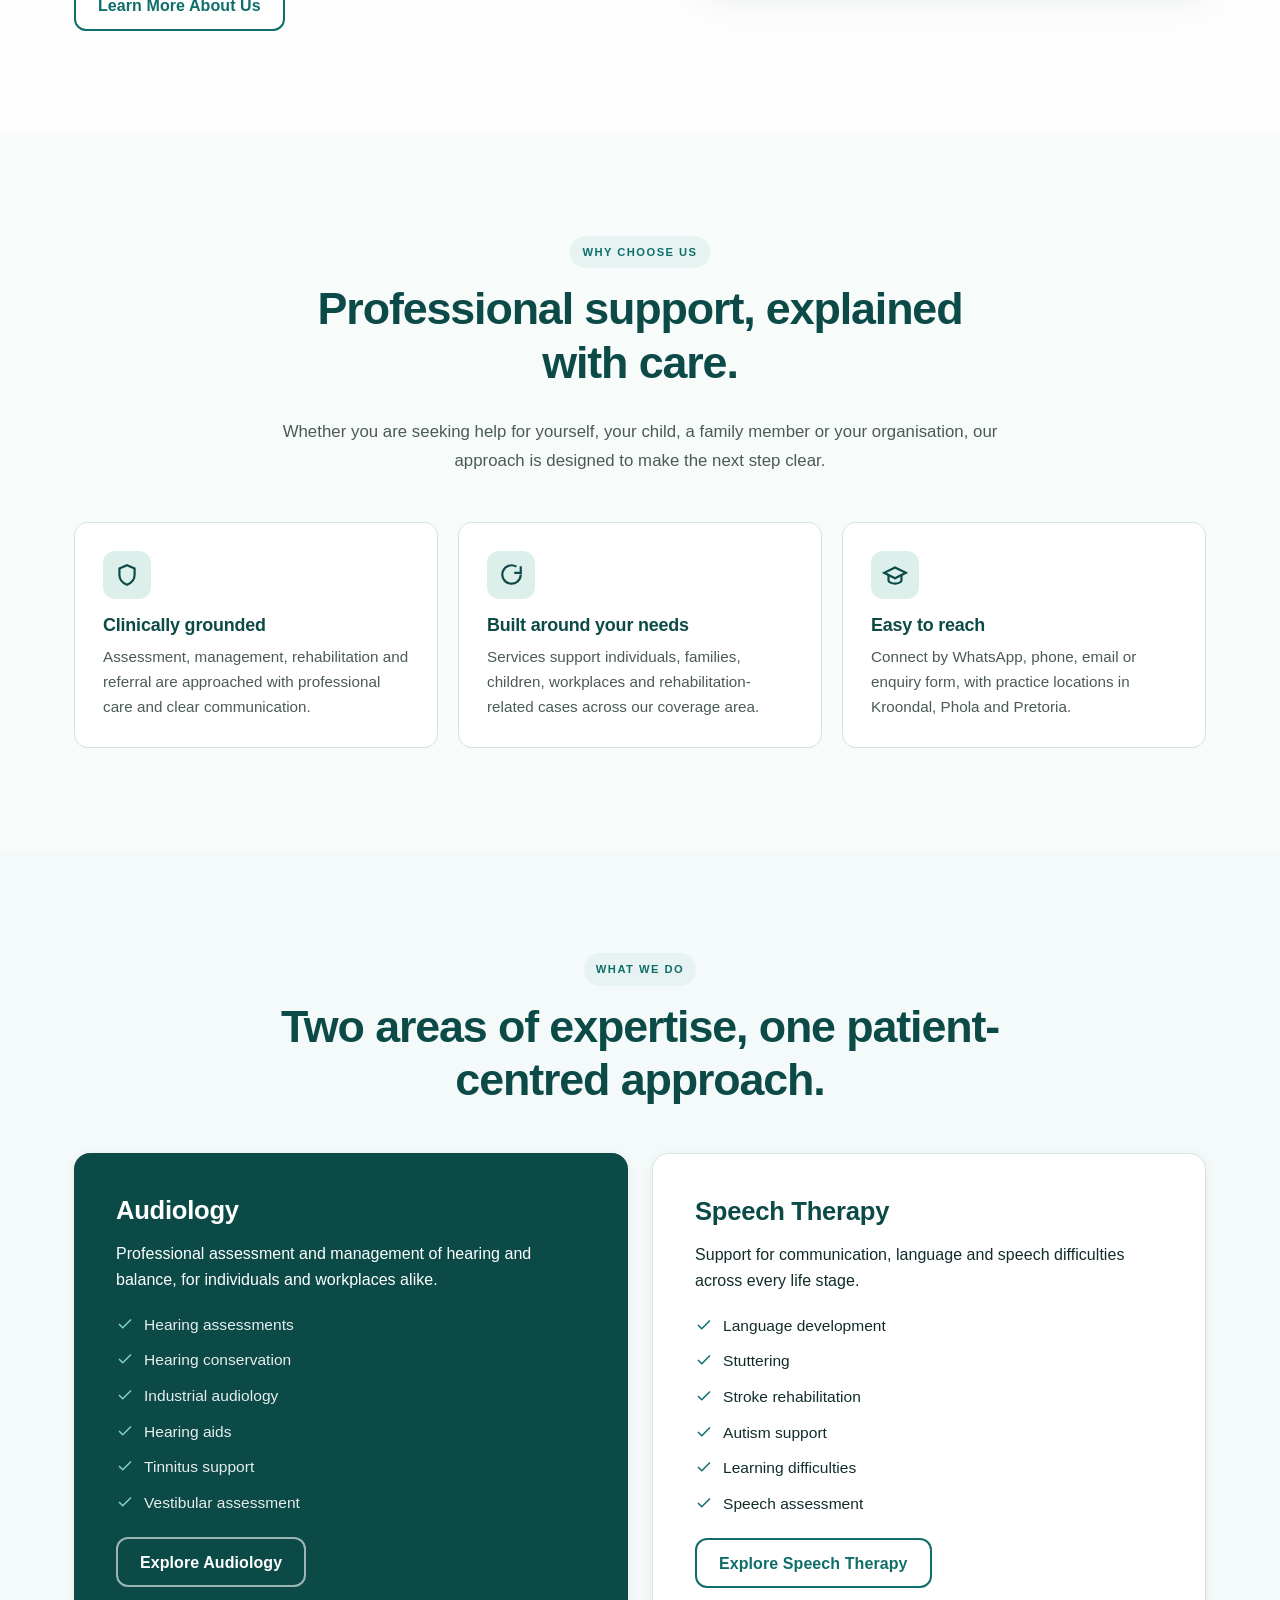
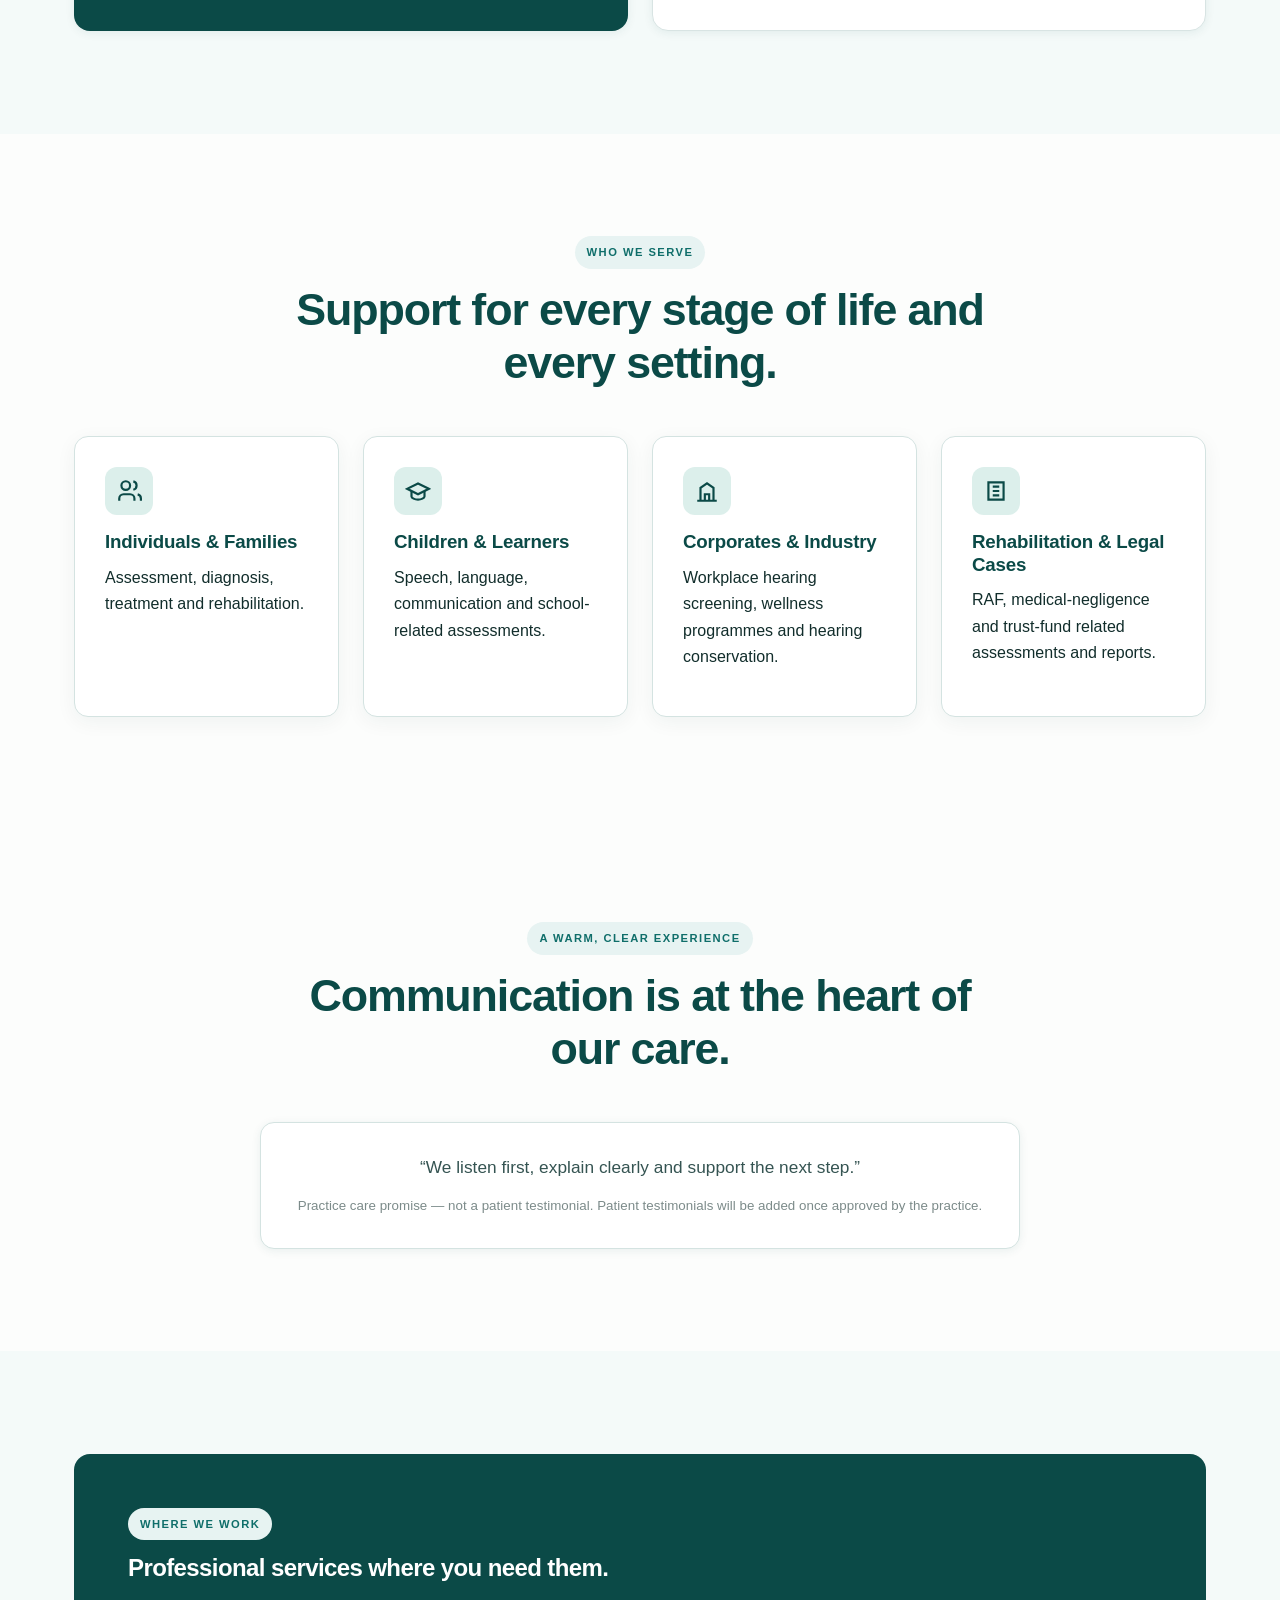
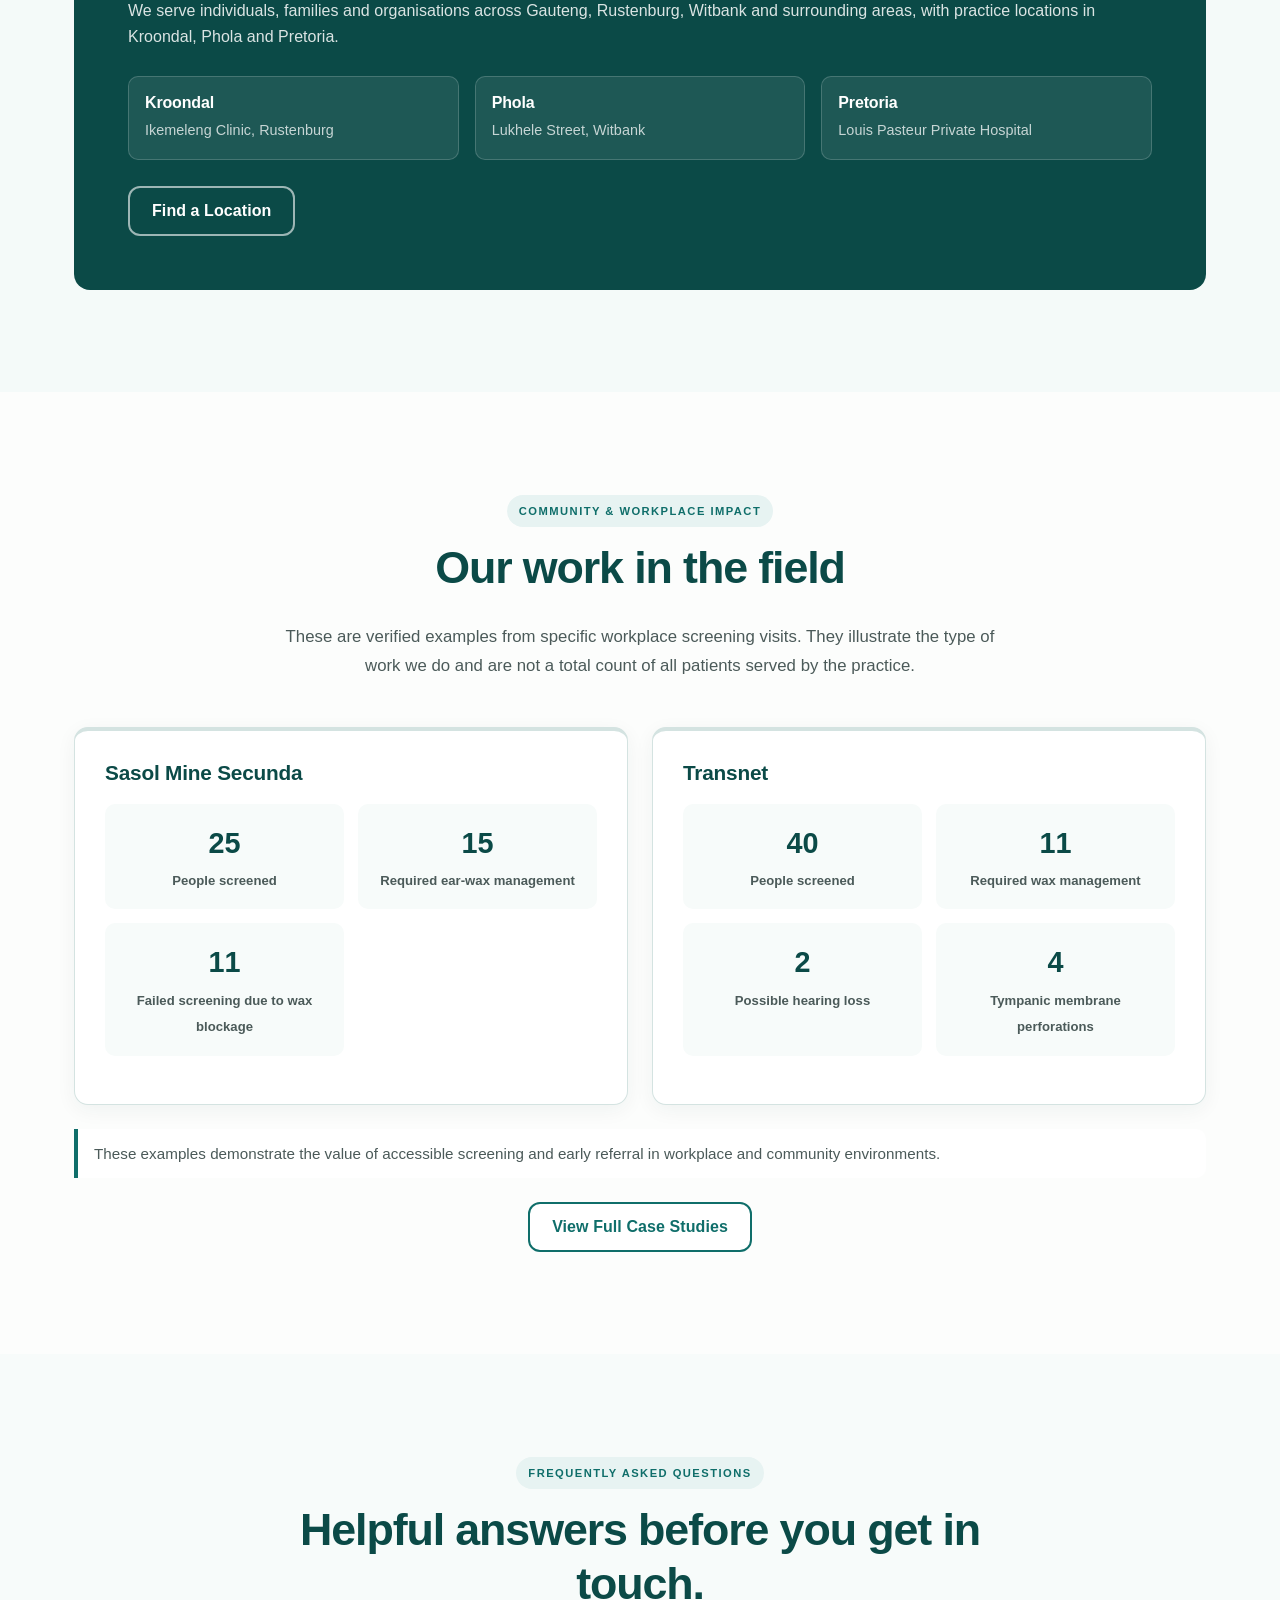
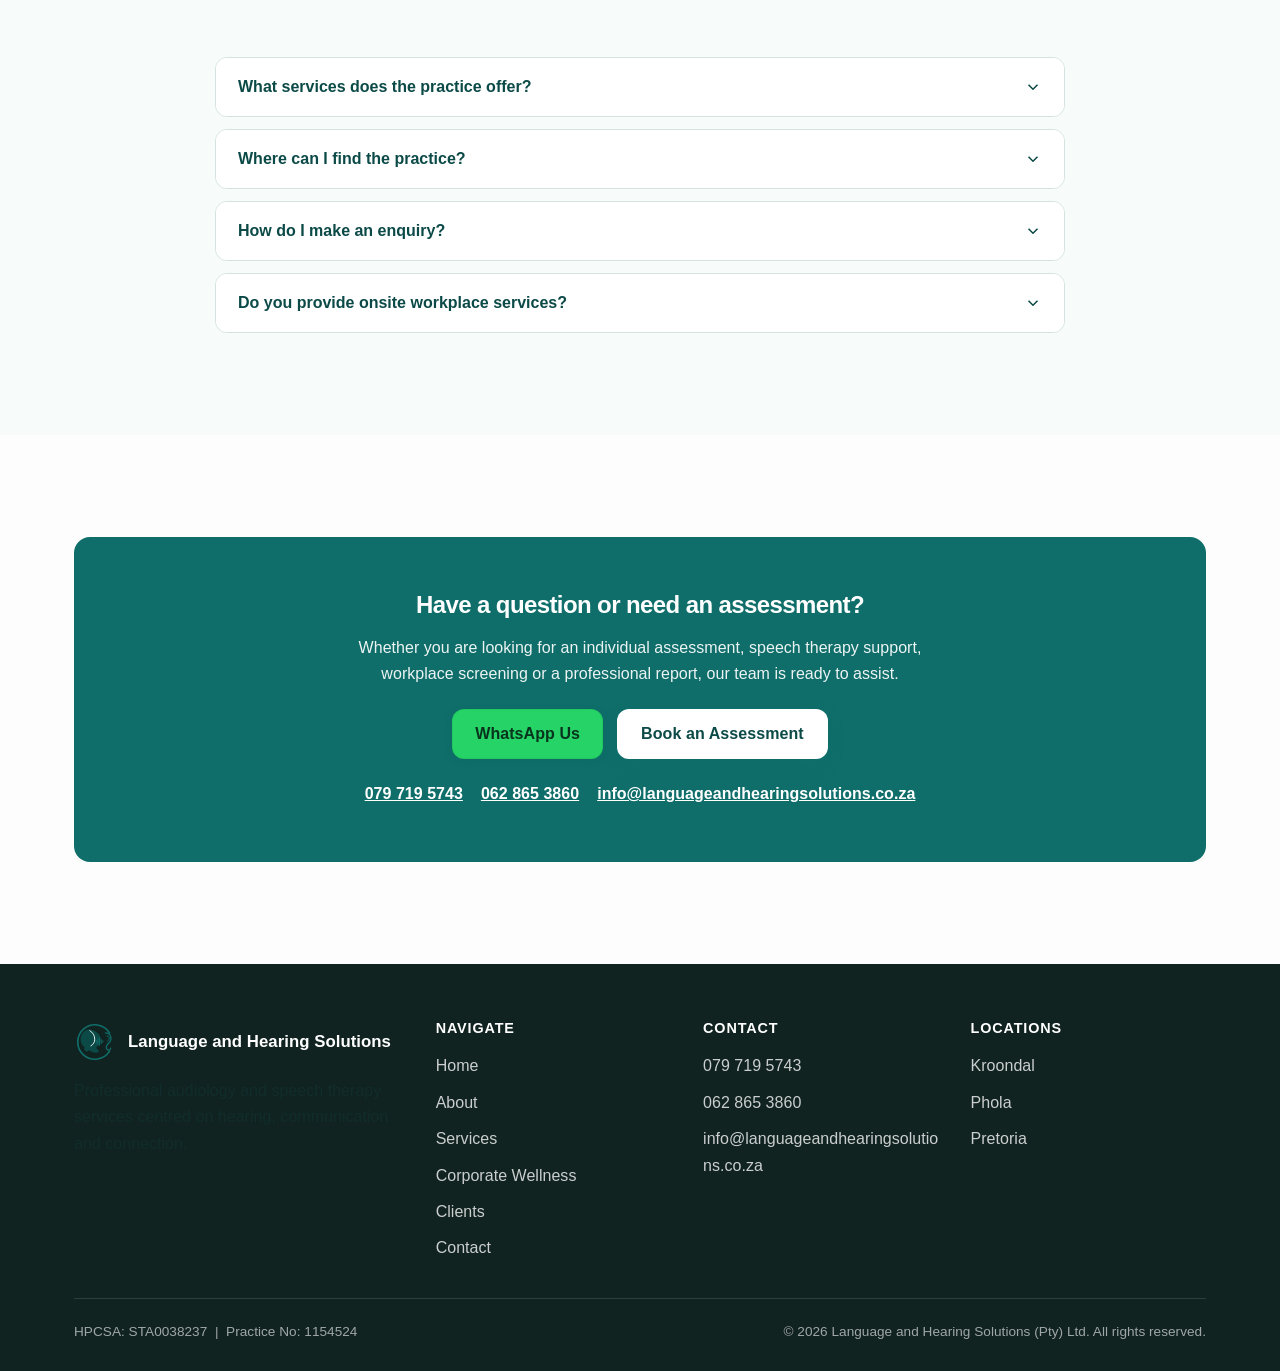
==== commit 99d6fd6e: "Polish healthcare website experience Refine the teal brand system and responsive layouts, add creden" ====
--- a/index.html
+++ b/index.html
@@ -7,8 +7,27 @@
   <meta name="description" content="Professional audiology and speech therapy services in Gauteng, Rustenburg, Witbank and surrounding areas. Hearing assessments, speech therapy, industrial audiology, wellness services and rehabilitation support." />
   <link rel="canonical" href="https://www.languageandhearingsolutions.co.za/" />
   <meta name="theme-color" content="#0F6E6A" />
+  <meta property="og:type" content="website" />
+  <meta property="og:title" content="Language and Hearing Solutions | Audiology &amp; Speech Therapy" />
+  <meta property="og:description" content="Professional audiology, speech therapy and workplace hearing services across Gauteng, Rustenburg, Witbank and surrounding areas." />
+  <meta property="og:url" content="https://www.languageandhearingsolutions.co.za/" />
+  <meta property="og:image" content="https://www.languageandhearingsolutions.co.za/assets/hearing-aid.svg" />
+  <meta name="twitter:card" content="summary_large_image" />
   <link rel="icon" href="assets/logo.svg" type="image/svg+xml" />
   <link rel="stylesheet" href="css/style.css" />
+  <script type="application/ld+json">
+  {
+    "@context": "https://schema.org",
+    "@type": "MedicalBusiness",
+    "name": "Language and Hearing Solutions (Pty) Ltd",
+    "description": "Professional audiology and speech therapy services for individuals, families, workplaces and rehabilitation cases.",
+    "url": "https://www.languageandhearingsolutions.co.za/",
+    "telephone": "+27628653860",
+    "email": "info@languageandhearingsolutions.co.za",
+    "areaServed": ["Gauteng", "Rustenburg", "Witbank"],
+    "medicalSpecialty": ["Audiology", "Speech-Language Pathology"]
+  }
+  </script>
 </head>
 <body>
   <a class="skip-link" href="#main-content">Skip to main content</a>
@@ -17,7 +36,7 @@
     <div class="container">
       <a class="brand" href="index.html">
         <img src="assets/logo.svg" alt="Language and Hearing Solutions logo" width="42" height="42" />
-        <span class="brand-name">Language and Hearing Solutions<small>Audiology &amp; Speech Therapy</small></span>
+        <span class="brand-name">Language and Hearing<small>Solutions · Audiology &amp; Speech Therapy</small></span>
       </a>
 
       <button class="nav-toggle" type="button" aria-expanded="false" aria-controls="main-nav" aria-label="Open menu">
@@ -56,11 +75,15 @@
               WhatsApp Us
             </a>
           </div>
+          <div class="hero-meta" aria-label="Practice credentials">
+            <span><svg width="17" height="17" viewBox="0 0 24 24" fill="none" stroke="currentColor" stroke-width="2" aria-hidden="true"><path d="M12 3l7 3v6c0 4.4-3 7.4-7 9-4-1.6-7-4.6-7-9V6l7-3Z"/></svg> HPCSA: STA0038237</span>
+            <span><svg width="17" height="17" viewBox="0 0 24 24" fill="none" stroke="currentColor" stroke-width="2" aria-hidden="true"><path d="M9 12l2 2 4-4"/><circle cx="12" cy="12" r="9"/></svg> Practice No: 1154524</span>
+          </div>
         </div>
 
         <div class="hero-media reveal">
           <div class="image-frame">
-            <img src="assets/hearing-aid.svg" alt="Illustrative placeholder image of a hearing aid device, representing audiology care" width="640" height="480" />
+            <img src="assets/hearing-aid.svg" alt="Illustration of a hearing aid device representing audiology care" width="640" height="480" fetchpriority="high" />
           </div>
           <div class="logo-badge">
             <img src="assets/logo.svg" alt="" width="40" height="40" />
@@ -117,13 +140,50 @@
     <!-- ============================== ABOUT TEASER ============================== -->
     <section class="section-pad">
       <div class="container">
+        <div class="split-panel">
+          <div class="reveal">
+            <span class="eyebrow">A practice built around listening</span>
+            <h2>Care that listens. Expertise that makes a difference.</h2>
+            <p>Language and Hearing Solutions is a professionally led South African practice specialising in the assessment, diagnosis and management of hearing disorders, balance disorders, speech disorders and language disorders.</p>
+            <p>We support individuals, families, corporates, industrial clients and rehabilitation-related cases across Gauteng, Rustenburg, Witbank and surrounding areas.</p>
+            <ul class="credential-list" aria-label="Practice credentials">
+              <li><svg width="19" height="19" viewBox="0 0 24 24" fill="none" stroke="currentColor" stroke-width="2" aria-hidden="true"><path d="M12 3l7 3v6c0 4.4-3 7.4-7 9-4-1.6-7-4.6-7-9V6l7-3Z"/></svg><span>Professionally registered with the HPCSA</span></li>
+              <li><svg width="19" height="19" viewBox="0 0 24 24" fill="none" stroke="currentColor" stroke-width="2" aria-hidden="true"><path d="M9 12l2 2 4-4"/><circle cx="12" cy="12" r="9"/></svg><span>Practice number 1154524</span></li>
+              <li><svg width="19" height="19" viewBox="0 0 24 24" fill="none" stroke="currentColor" stroke-width="2" aria-hidden="true"><path d="M21 10c0 6-9 12-9 12S3 16 3 10a9 9 0 1 1 18 0Z"/><circle cx="12" cy="10" r="3"/></svg><span>Locations in Kroondal, Phola and Pretoria</span></li>
+            </ul>
+            <a class="btn btn-outline" href="about.html">Learn More About Us</a>
+          </div>
+          <div class="image-card image-card--tall reveal">
+            <img src="assets/clinical-environment.svg" alt="Illustration of a calm, welcoming clinical consultation environment" width="640" height="480" loading="lazy" />
+          </div>
+        </div>
+      </div>
+    </section>
+
+    <!-- ============================== WHY CHOOSE US ============================== -->
+    <section class="section-pad section-soft">
+      <div class="container">
         <div class="section-heading center reveal">
-          <span class="eyebrow">About Us</span>
-          <h2>Care that listens. Expertise that makes a difference.</h2>
-          <p>Language and Hearing Solutions is a professionally led South African practice specialising in the assessment, diagnosis and management of hearing disorders, balance disorders, speech disorders and language disorders. Services are available to individuals as well as corporate, industrial, rehabilitation and trust-fund clients.</p>
-          <div style="margin-top: 20px;">
-            <a class="btn btn-outline" href="about.html">Learn More About Us</a>
-          </div>
+          <span class="eyebrow">Why Choose Us</span>
+          <h2>Professional support, explained with care.</h2>
+          <p>Whether you are seeking help for yourself, your child, a family member or your organisation, our approach is designed to make the next step clear.</p>
+        </div>
+        <div class="why-grid">
+          <article class="why-card reveal">
+            <div class="icon-tile"><svg viewBox="0 0 24 24" fill="none" stroke="currentColor" stroke-width="2" aria-hidden="true"><path d="M12 3l7 3v6c0 4.4-3 7.4-7 9-4-1.6-7-4.6-7-9V6l7-3Z"/></svg></div>
+            <h3>Clinically grounded</h3>
+            <p>Assessment, management, rehabilitation and referral are approached with professional care and clear communication.</p>
+          </article>
+          <article class="why-card reveal">
+            <div class="icon-tile"><svg viewBox="0 0 24 24" fill="none" stroke="currentColor" stroke-width="2" aria-hidden="true"><path d="M21 11.5a8.5 8.5 0 1 1-4-7.2M21 4v6h-6"/></svg></div>
+            <h3>Built around your needs</h3>
+            <p>Services support individuals, families, children, workplaces and rehabilitation-related cases across our coverage area.</p>
+          </article>
+          <article class="why-card reveal">
+            <div class="icon-tile"><svg viewBox="0 0 24 24" fill="none" stroke="currentColor" stroke-width="2" aria-hidden="true"><path d="M22 10 12 5 2 10l10 5 10-5Z"/><path d="M6 12v5c0 1.5 3 3 6 3s6-1.5 6-3v-5"/></svg></div>
+            <h3>Easy to reach</h3>
+            <p>Connect by WhatsApp, phone, email or enquiry form, with practice locations in Kroondal, Phola and Pretoria.</p>
+          </article>
         </div>
       </div>
     </section>
@@ -201,6 +261,20 @@
       </div>
     </section>
 
+    <!-- ============================== PATIENT-CENTRED PROMISE ============================== -->
+    <section class="section-pad">
+      <div class="container">
+        <div class="section-heading center reveal">
+          <span class="eyebrow">A Warm, Clear Experience</span>
+          <h2>Communication is at the heart of our care.</h2>
+        </div>
+        <div class="testimonial-note reveal">
+          <p>“We listen first, explain clearly and support the next step.”</p>
+          <small>Practice care promise — not a patient testimonial. Patient testimonials will be added once approved by the practice.</small>
+        </div>
+      </div>
+    </section>
+
     <!-- ============================== COVERAGE AREA ============================== -->
     <section class="section-pad bg-teal-50">
       <div class="container">
@@ -267,6 +341,34 @@
       </div>
     </section>
 
+    <!-- ============================== FAQ ============================== -->
+    <section class="section-pad section-soft">
+      <div class="container">
+        <div class="section-heading center reveal">
+          <span class="eyebrow">Frequently Asked Questions</span>
+          <h2>Helpful answers before you get in touch.</h2>
+        </div>
+        <div class="faq-list">
+          <div class="faq-item reveal">
+            <button class="faq-question" type="button" aria-expanded="false" aria-controls="faq-home-1">What services does the practice offer?<svg width="18" height="18" viewBox="0 0 24 24" fill="none" stroke="currentColor" stroke-width="2" aria-hidden="true"><path d="m6 9 6 6 6-6"/></svg></button>
+            <div class="faq-answer" id="faq-home-1" hidden>Language and Hearing Solutions provides audiology, speech therapy, industrial audiology, workplace wellness, rehabilitation support and relevant assessment/reporting services. Visit the Services page for the full directory.</div>
+          </div>
+          <div class="faq-item reveal">
+            <button class="faq-question" type="button" aria-expanded="false" aria-controls="faq-home-2">Where can I find the practice?<svg width="18" height="18" viewBox="0 0 24 24" fill="none" stroke="currentColor" stroke-width="2" aria-hidden="true"><path d="m6 9 6 6 6-6"/></svg></button>
+            <div class="faq-answer" id="faq-home-2" hidden>There are locations in Kroondal, Phola and Pretoria. The practice also supports organisations across Gauteng, Rustenburg, Witbank and surrounding areas.</div>
+          </div>
+          <div class="faq-item reveal">
+            <button class="faq-question" type="button" aria-expanded="false" aria-controls="faq-home-3">How do I make an enquiry?<svg width="18" height="18" viewBox="0 0 24 24" fill="none" stroke="currentColor" stroke-width="2" aria-hidden="true"><path d="m6 9 6 6 6-6"/></svg></button>
+            <div class="faq-answer" id="faq-home-3" hidden>You can WhatsApp 079 719 5743, call 062 865 3860, email info@languageandhearingsolutions.co.za or use the enquiry form on the Contact page.</div>
+          </div>
+          <div class="faq-item reveal">
+            <button class="faq-question" type="button" aria-expanded="false" aria-controls="faq-home-4">Do you provide onsite workplace services?<svg width="18" height="18" viewBox="0 0 24 24" fill="none" stroke="currentColor" stroke-width="2" aria-hidden="true"><path d="m6 9 6 6 6-6"/></svg></button>
+            <div class="faq-answer" id="faq-home-4" hidden>Yes. The practice provides onsite hearing screening, audiograms, hearing conservation support, referrals and workplace wellness initiatives. Corporate clients can request a consultation.</div>
+          </div>
+        </div>
+      </div>
+    </section>
+
     <!-- ============================== CONTACT STRIP ============================== -->
     <section class="section-pad">
       <div class="container">
--- a/css/style.css
+++ b/css/style.css
@@ -885,3 +885,287 @@
   .section-pad { padding: 44px 0; }
   h1 { font-size: 1.9rem; }
 }
+
+
+
+/* ========================================================================
+   Premium healthcare enhancement layer
+   These overrides refine the original system without changing the content model.
+   ========================================================================== */
+
+:root {
+  --teal-soft: #DCEFEB;
+  --teal-mist: #F7FBFA;
+  --ink: #112D2B;
+  --ink-soft: #355452;
+  --line: #D4E3E1;
+  --warm-white: #FCFDFC;
+  --shadow-card: 0 14px 38px rgba(8, 54, 52, 0.09);
+  --shadow-hover: 0 18px 46px rgba(8, 54, 52, 0.15);
+}
+
+body {
+  background: var(--warm-white);
+  color: var(--ink);
+  letter-spacing: 0.002em;
+}
+
+h1, h2, h3, h4 { color: var(--teal-dark); }
+
+h1 { letter-spacing: -0.03em; }
+h2 { letter-spacing: -0.025em; }
+
+p { color: var(--ink); }
+
+.container { padding-left: 24px; padding-right: 24px; }
+.section-pad { padding: clamp(64px, 8vw, 104px) 0; }
+
+/* Keep content visible if JavaScript is unavailable. Animation is opt-in. */
+.reveal { opacity: 1; transform: none; }
+html.js-enhanced .reveal {
+  opacity: 0;
+  transform: translateY(14px);
+}
+html.js-enhanced .reveal.is-visible {
+  opacity: 1;
+  transform: translateY(0);
+}
+
+.site-header {
+  background: rgba(252, 253, 252, 0.96);
+  box-shadow: 0 1px 0 rgba(11, 74, 71, 0.04);
+}
+
+.brand { gap: 12px; }
+.brand img { width: 46px; height: 46px; }
+.brand-name { font-size: 1rem; letter-spacing: -0.01em; }
+.brand-name small { letter-spacing: 0.1em; margin-top: 3px; }
+
+.btn {
+  border-radius: 12px;
+  padding: 14px 22px;
+  min-height: 50px;
+  letter-spacing: 0.005em;
+}
+.btn-primary { box-shadow: 0 6px 16px rgba(15, 110, 106, 0.18); }
+.btn-secondary { border: 1px solid rgba(8, 51, 28, 0.08); }
+.btn-outline { background: var(--white); }
+.btn:hover { box-shadow: var(--shadow-sm); }
+
+.hero {
+  background: var(--teal-mist);
+  padding: clamp(64px, 8vw, 104px) 0 112px;
+}
+.hero .container { gap: clamp(42px, 7vw, 92px); }
+.hero-copy h1 { max-width: 720px; font-size: clamp(2.35rem, 5.5vw, 4.35rem); line-height: 1.08; }
+.hero-copy p.lead { max-width: 610px; font-size: clamp(1.05rem, 2vw, 1.2rem); line-height: 1.72; }
+.hero-media .image-frame { border-radius: 20px; box-shadow: var(--shadow-hover); }
+.hero-media .logo-badge { left: -28px; bottom: -28px; border-radius: 14px; padding: 12px 18px 12px 12px; }
+
+.page-hero {
+  background: var(--teal-dark);
+  padding: clamp(60px, 7vw, 92px) 0 108px;
+}
+.page-hero h1 { font-size: clamp(2.1rem, 5vw, 3.55rem); line-height: 1.08; }
+.page-hero p { max-width: 710px; font-size: 1.12rem; line-height: 1.7; }
+
+.eyebrow { font-size: 0.7rem; letter-spacing: 0.13em; padding: 7px 12px; }
+.section-heading { margin-bottom: 46px; }
+.section-heading h2 { font-size: clamp(1.85rem, 3.6vw, 2.8rem); }
+.section-heading p { line-height: 1.75; }
+
+.trust-bar { background: var(--white); padding: 20px 0; }
+.trust-list { gap: 12px; }
+.trust-item { min-height: 54px; padding: 8px 10px; font-size: 0.86rem; }
+.trust-item .icon { width: 34px; height: 34px; background: var(--teal-mist); }
+
+.card {
+  border-color: var(--line);
+  border-radius: 14px;
+  box-shadow: 0 5px 20px rgba(8, 54, 52, 0.055);
+  padding: 30px;
+}
+.card:hover { box-shadow: var(--shadow-card); }
+.icon-tile { width: 48px; height: 48px; border-radius: 12px; background: var(--teal-soft); }
+
+.pillar-card { border-radius: 16px; padding: clamp(28px, 4vw, 42px); }
+.pillar-card h3 { font-size: clamp(1.45rem, 2vw, 1.8rem); }
+.pillar-card.pillar-audiology { background: var(--teal-dark); }
+.pillar-card.pillar-speech { background: var(--white); }
+
+.coverage-section, .contact-strip { border-radius: 16px; padding: clamp(30px, 5vw, 54px); }
+.coverage-section { background: var(--teal-dark); }
+.contact-strip { background: var(--teal); }
+
+.case-card { border-top-width: 4px; }
+.case-stat { background: var(--teal-mist); }
+
+.site-footer { background: #102321; }
+.footer-brand img { width: 44px; height: 44px; }
+.footer-col a, .footer-col li { overflow-wrap: anywhere; }
+
+/* Reusable enhancement components */
+.proof-strip {
+  display: grid;
+  grid-template-columns: repeat(3, 1fr);
+  gap: 1px;
+  background: var(--line);
+  border: 1px solid var(--line);
+  border-radius: 14px;
+  overflow: hidden;
+  box-shadow: var(--shadow-sm);
+}
+.proof-item { background: var(--white); padding: 22px 20px; }
+.proof-item strong { display: block; color: var(--teal-dark); font-size: 1.08rem; margin-bottom: 4px; }
+.proof-item span { color: var(--grey-700); font-size: 0.9rem; }
+
+.split-panel {
+  display: grid;
+  grid-template-columns: minmax(0, 1.05fr) minmax(280px, 0.95fr);
+  gap: clamp(32px, 6vw, 82px);
+  align-items: center;
+}
+.image-card {
+  border-radius: 18px;
+  overflow: hidden;
+  box-shadow: var(--shadow-card);
+  background: var(--teal-soft);
+}
+.image-card img { width: 100%; height: 100%; object-fit: cover; }
+.image-card--tall { aspect-ratio: 5 / 4; }
+
+.credential-list { display: grid; gap: 14px; margin: 24px 0 30px; }
+.credential-list li { display: flex; align-items: flex-start; gap: 12px; color: var(--ink-soft); }
+.credential-list svg { color: var(--teal); flex: 0 0 auto; margin-top: 4px; }
+
+.why-grid { display: grid; grid-template-columns: repeat(3, 1fr); gap: 20px; }
+.why-card { padding: 28px; background: var(--white); border: 1px solid var(--line); border-radius: 14px; }
+.why-card h3 { font-size: 1.12rem; margin-bottom: 8px; }
+.why-card p { color: var(--grey-700); font-size: 0.95rem; margin: 0; }
+
+.promise-panel {
+  border-left: 4px solid var(--teal);
+  background: var(--teal-mist);
+  padding: 24px 26px;
+  border-radius: 0 14px 14px 0;
+}
+.promise-panel p { margin: 0; color: var(--ink-soft); }
+
+.testimonial-note {
+  max-width: 760px;
+  margin: 0 auto;
+  text-align: center;
+  border: 1px solid var(--line);
+  background: var(--white);
+  border-radius: 14px;
+  padding: 30px;
+  box-shadow: var(--shadow-sm);
+}
+.testimonial-note p { font-size: 1.08rem; color: var(--ink-soft); margin-bottom: 10px; }
+.testimonial-note small { color: var(--grey-500); }
+
+.faq-list { max-width: 850px; margin: 0 auto; display: grid; gap: 12px; }
+.faq-item { background: var(--white); border: 1px solid var(--line); border-radius: 12px; overflow: hidden; }
+.faq-question {
+  width: 100%;
+  border: 0;
+  background: var(--white);
+  color: var(--teal-dark);
+  display: flex;
+  align-items: center;
+  justify-content: space-between;
+  text-align: left;
+  gap: 20px;
+  padding: 20px 22px;
+  font-size: 1rem;
+  font-weight: 750;
+  cursor: pointer;
+}
+.faq-question:hover { background: var(--teal-mist); }
+.faq-question svg { flex: 0 0 auto; transition: transform var(--transition); }
+.faq-question[aria-expanded="true"] svg { transform: rotate(180deg); }
+.faq-answer { padding: 0 22px 20px; color: var(--grey-700); }
+.faq-answer[hidden] { display: none; }
+
+.service-section-intro {
+  display: flex;
+  justify-content: space-between;
+  align-items: end;
+  gap: 24px;
+  margin-bottom: 32px;
+}
+.service-section-intro .section-heading { margin-bottom: 0; }
+.service-card { height: 100%; }
+.service-card h3 { line-height: 1.3; }
+
+.contact-actions { display: flex; flex-wrap: wrap; gap: 12px; margin-top: 24px; }
+
+.page-hero .grid { align-items: center; }
+.page-hero .image-card { box-shadow: 0 12px 30px rgba(0,0,0,0.18); }
+
+/* Better long-form and intermediate-width behavior */
+@media (max-width: 1080px) and (min-width: 901px) {
+  .main-nav { gap: 16px; }
+  .nav-links { gap: 14px; }
+  .nav-links a { font-size: 0.86rem; }
+  .header-cta .btn { padding-inline: 15px; font-size: 0.88rem; }
+  .brand-name { max-width: 210px; }
+}
+
+@media (max-width: 899px) {
+  .site-header .container { padding-inline: 18px; }
+  .main-nav { top: var(--header-h); }
+  .split-panel { grid-template-columns: 1fr; }
+  .split-panel .image-card { max-width: 720px; }
+}
+
+@media (max-width: 720px) {
+  .proof-strip { grid-template-columns: 1fr; }
+  .proof-item { padding: 18px; }
+  .why-grid { grid-template-columns: 1fr; }
+  .service-section-intro { display: block; }
+  .service-section-intro .btn { margin-top: 8px; }
+}
+
+@media (max-width: 560px) {
+  .container { padding-inline: 18px; }
+  .hero-copy h1 { font-size: clamp(2.15rem, 11vw, 3.1rem); }
+  .hero-media .logo-badge { position: relative; left: 12px; bottom: auto; margin-top: -22px; width: fit-content; }
+  .btn-group, .contact-actions { flex-direction: column; align-items: stretch; }
+  .btn-group .btn, .contact-actions .btn { width: 100%; }
+  .card { padding: 24px; }
+  .case-stats { grid-template-columns: 1fr 1fr; }
+  .contact-strip, .coverage-section { padding: 28px 22px; }
+}
+
+@media (prefers-reduced-motion: reduce) {
+  html.js-enhanced .reveal { opacity: 1; transform: none; }
+  .faq-question svg { transition: none; }
+}
+
+
+
+.hero-meta {
+  display: flex;
+  flex-wrap: wrap;
+  gap: 10px 18px;
+  margin-top: 24px;
+  color: var(--ink-soft);
+  font-size: 0.9rem;
+  font-weight: 650;
+}
+.hero-meta span { display: inline-flex; align-items: center; gap: 7px; }
+.hero-meta svg { color: var(--teal); }
+
+.section-soft { background: var(--teal-mist); }
+.section-dark-intro { background: var(--teal-dark); color: var(--white); }
+.section-dark-intro h2 { color: var(--white); }
+.section-dark-intro p { color: rgba(255,255,255,.84); }
+
+.section-heading--compact { margin-bottom: 26px; }
+.text-link { font-weight: 750; color: var(--teal); }
+.text-link:hover { color: var(--teal-dark); }
+
+@media (max-width: 560px) {
+  .hero-meta { display: grid; gap: 9px; }
+}
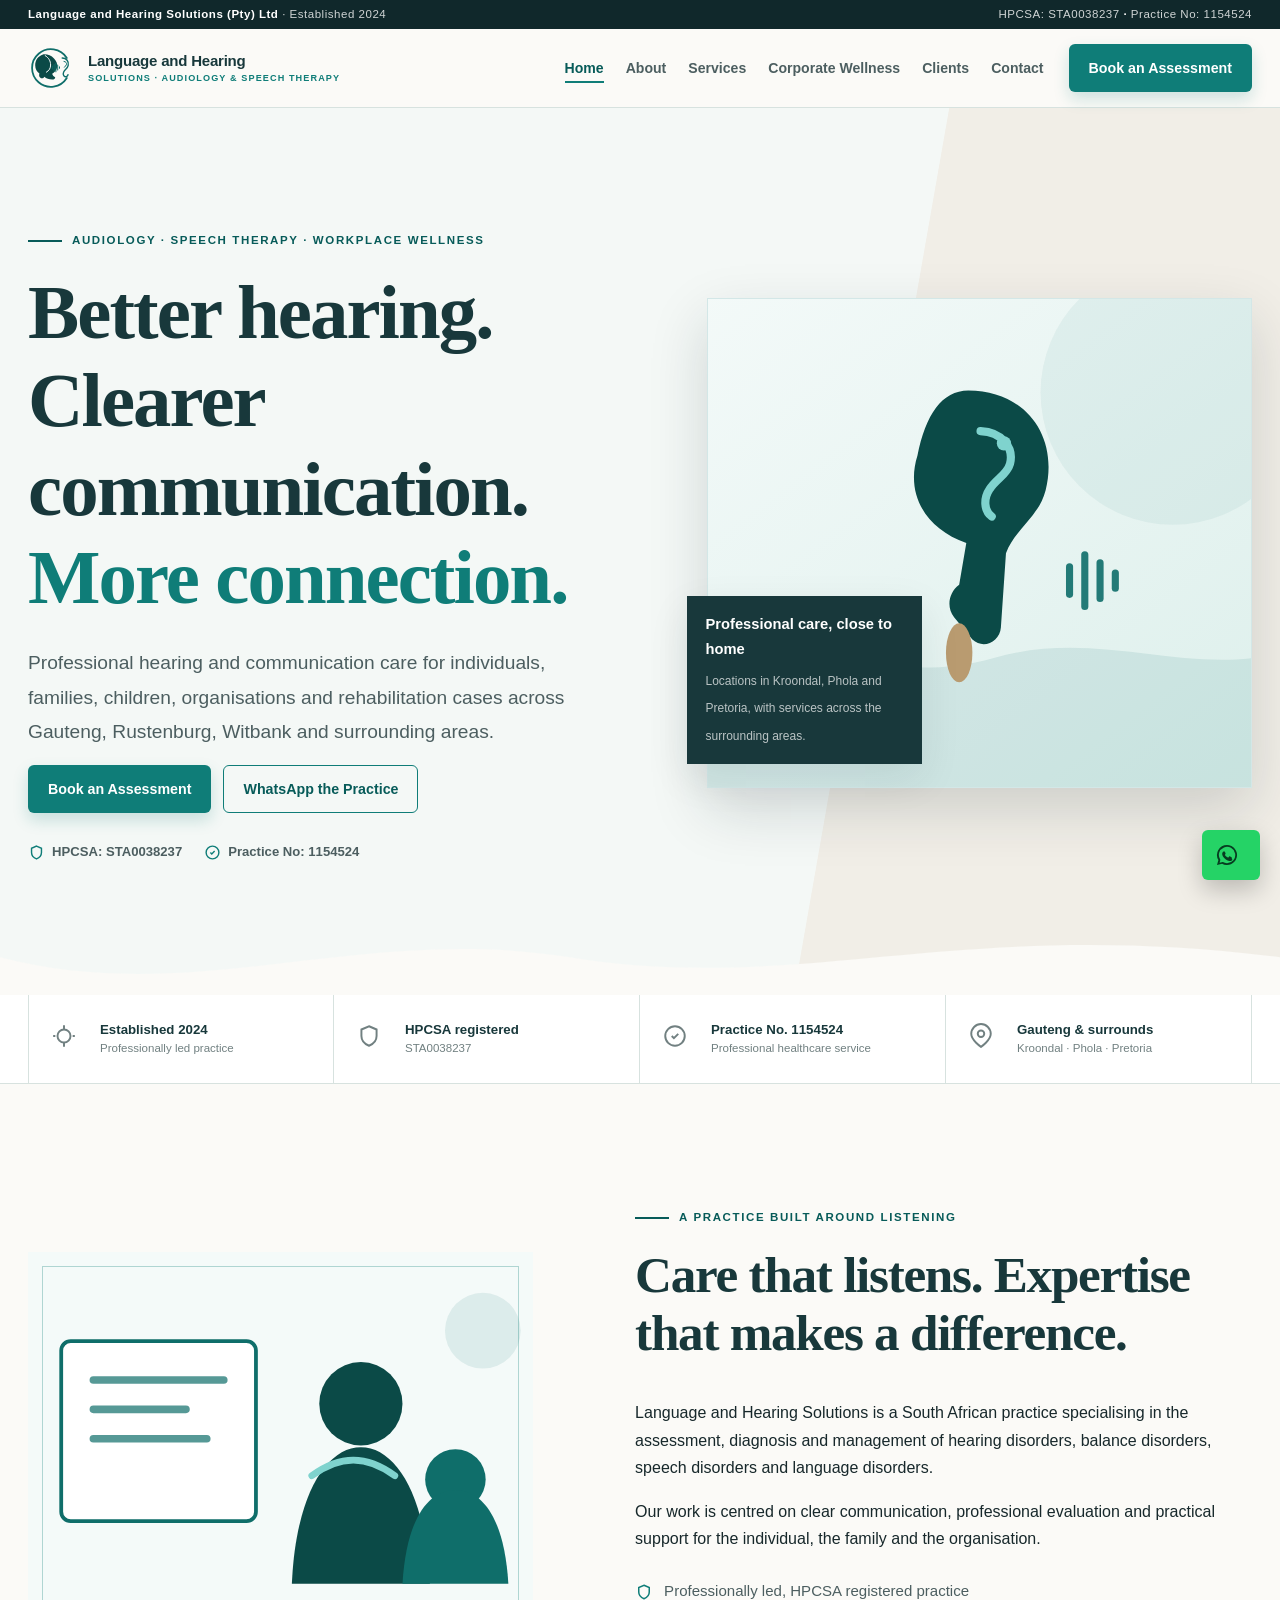
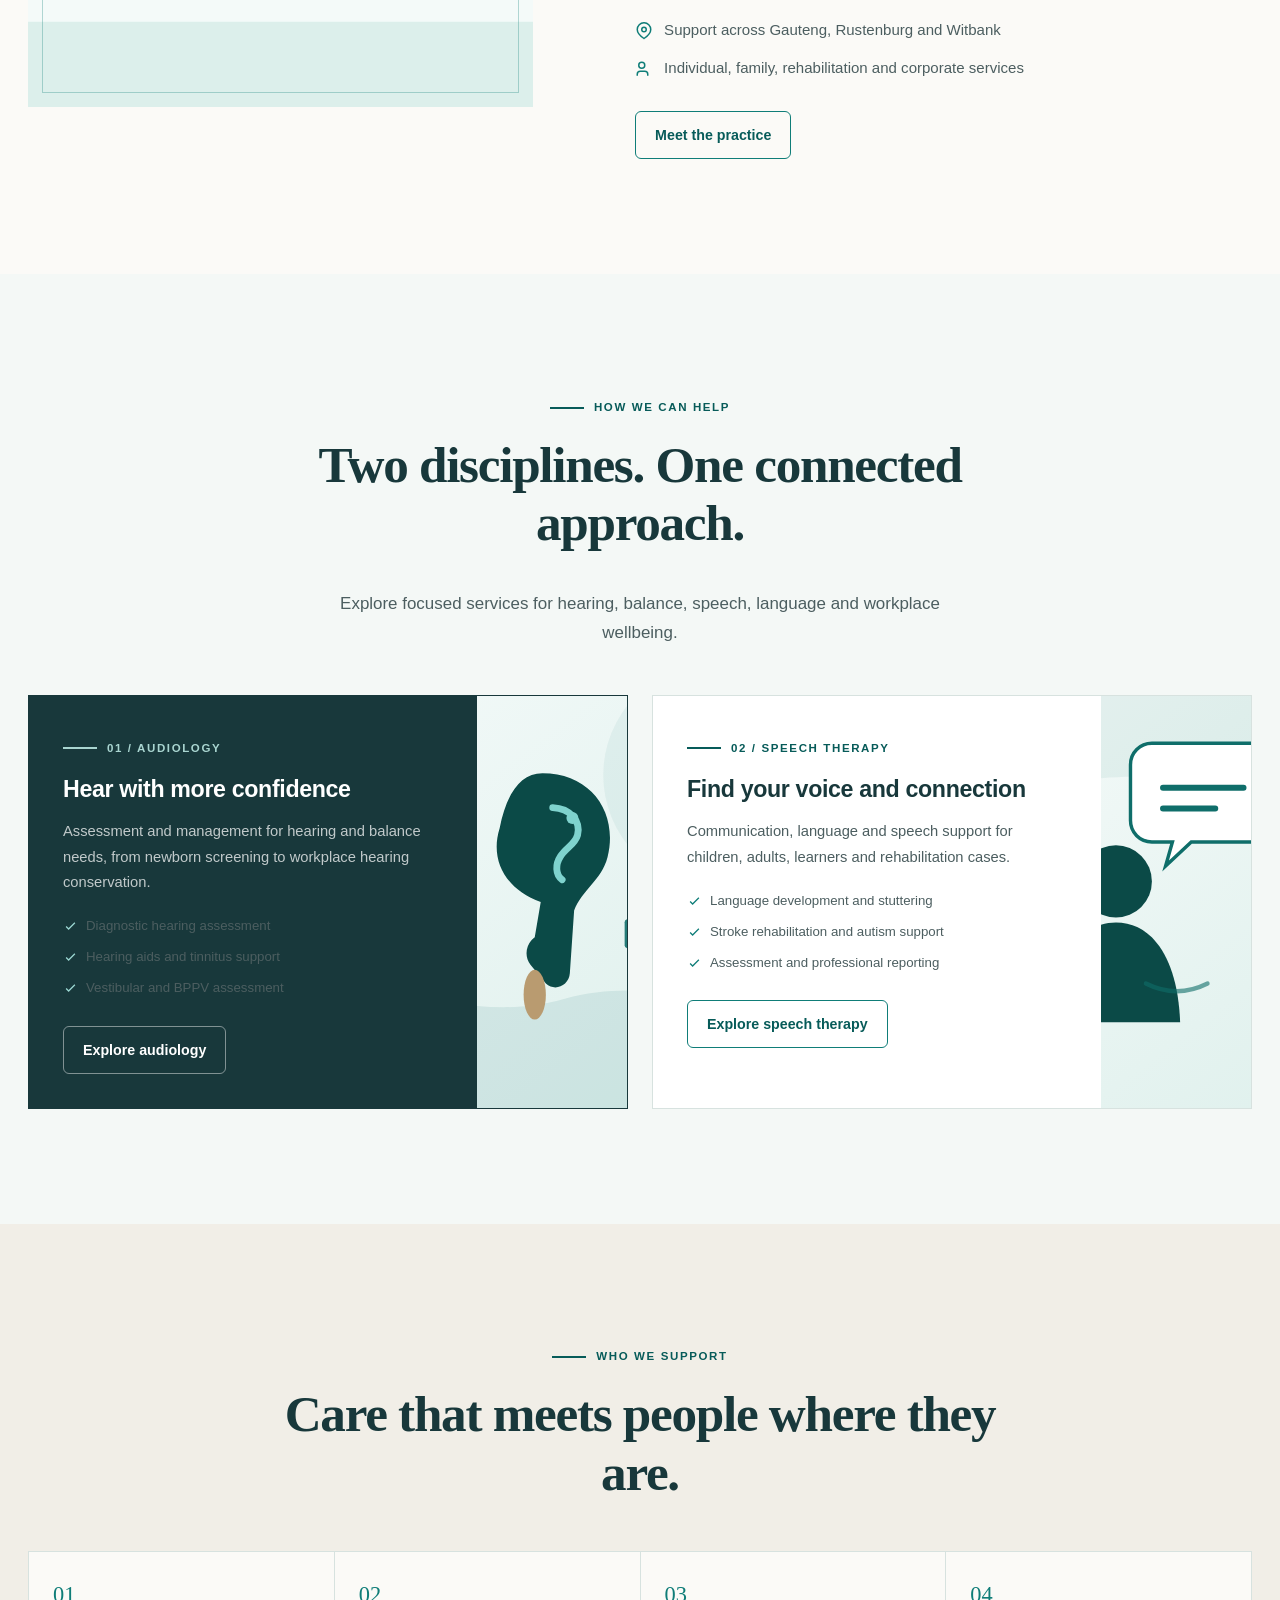
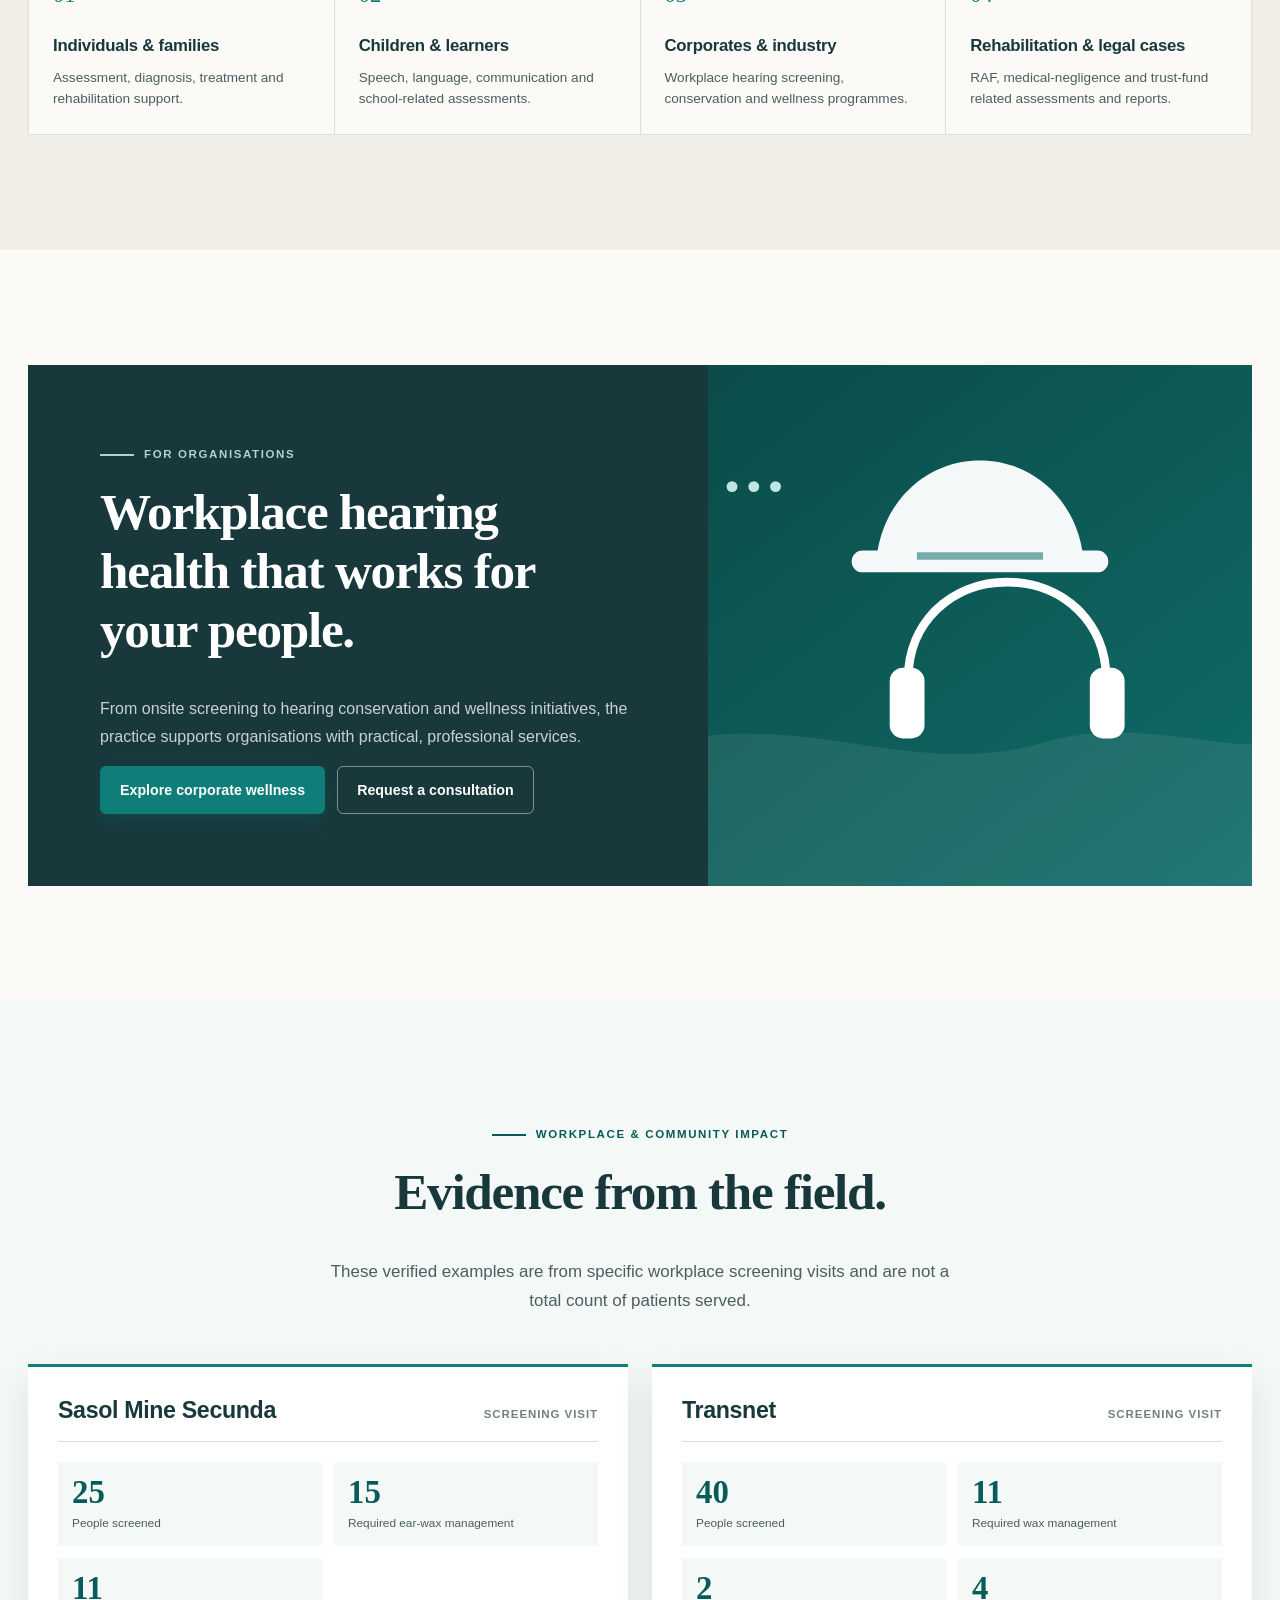
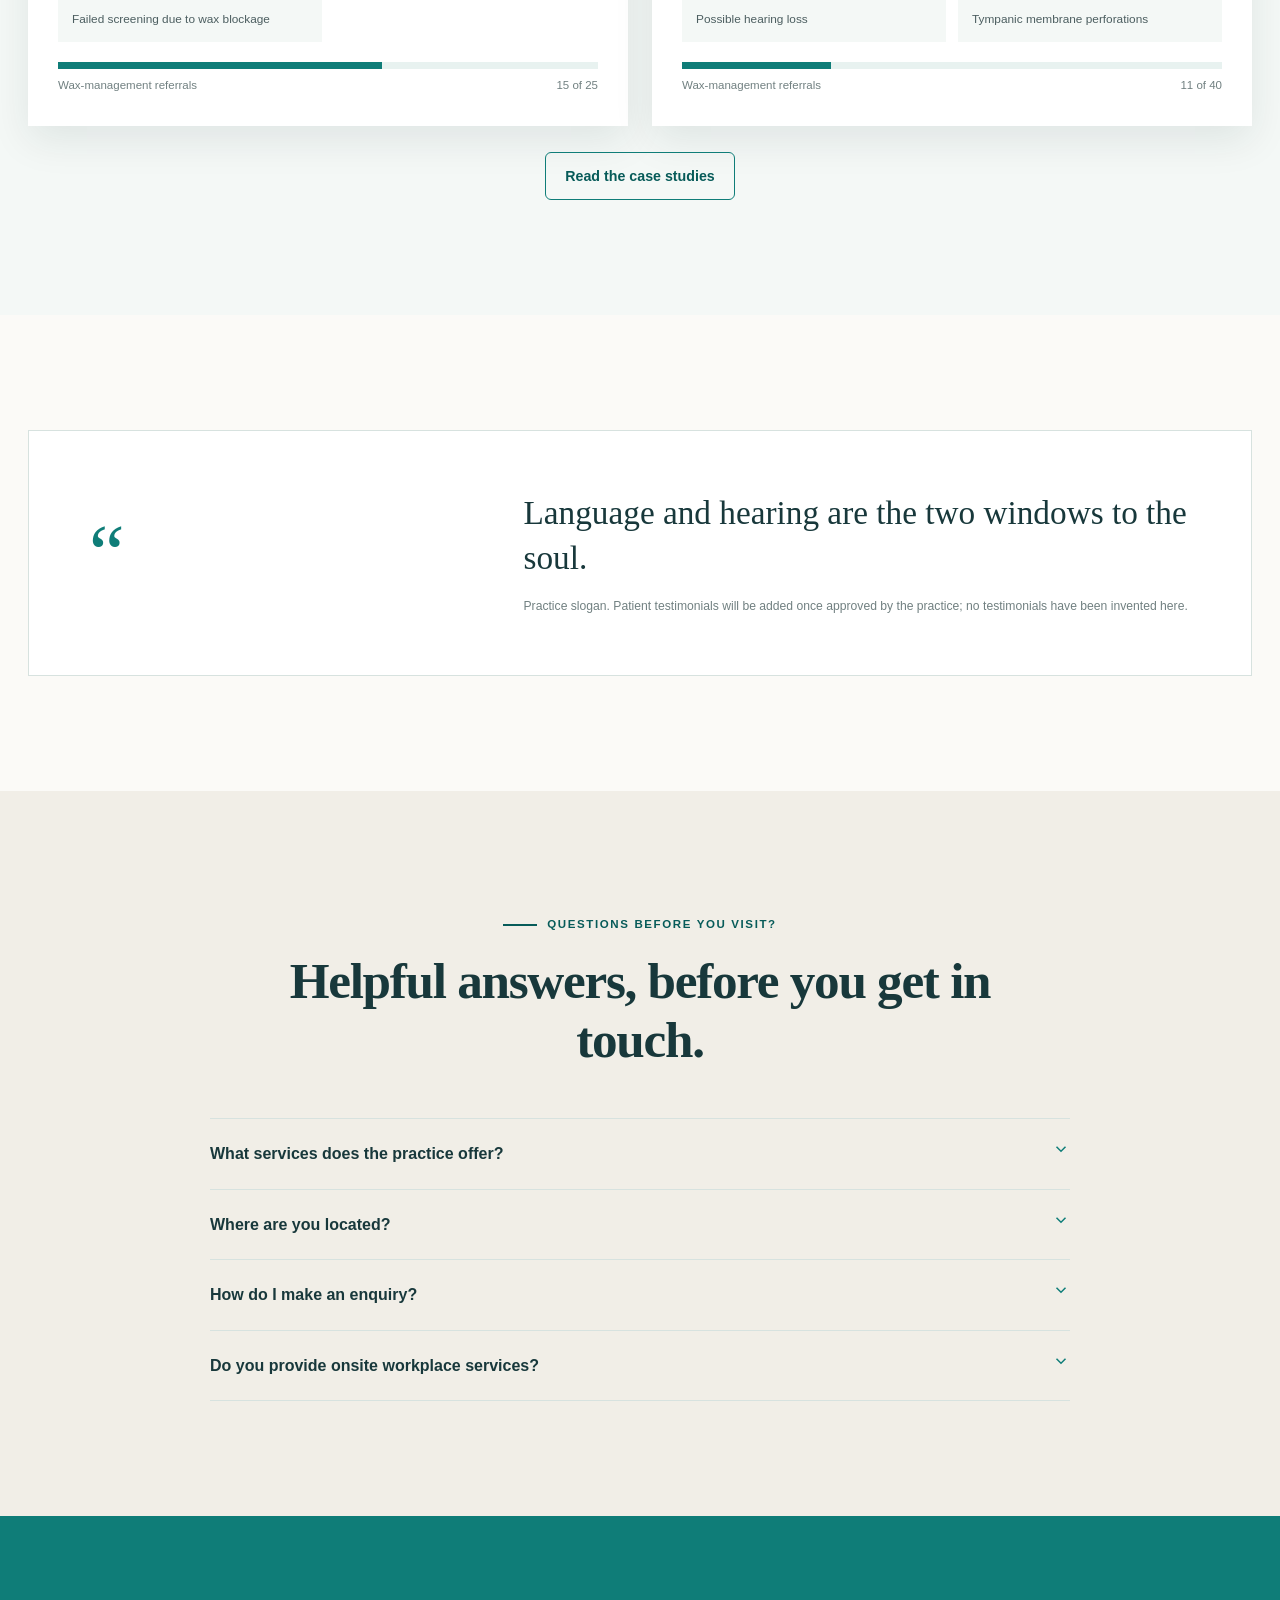
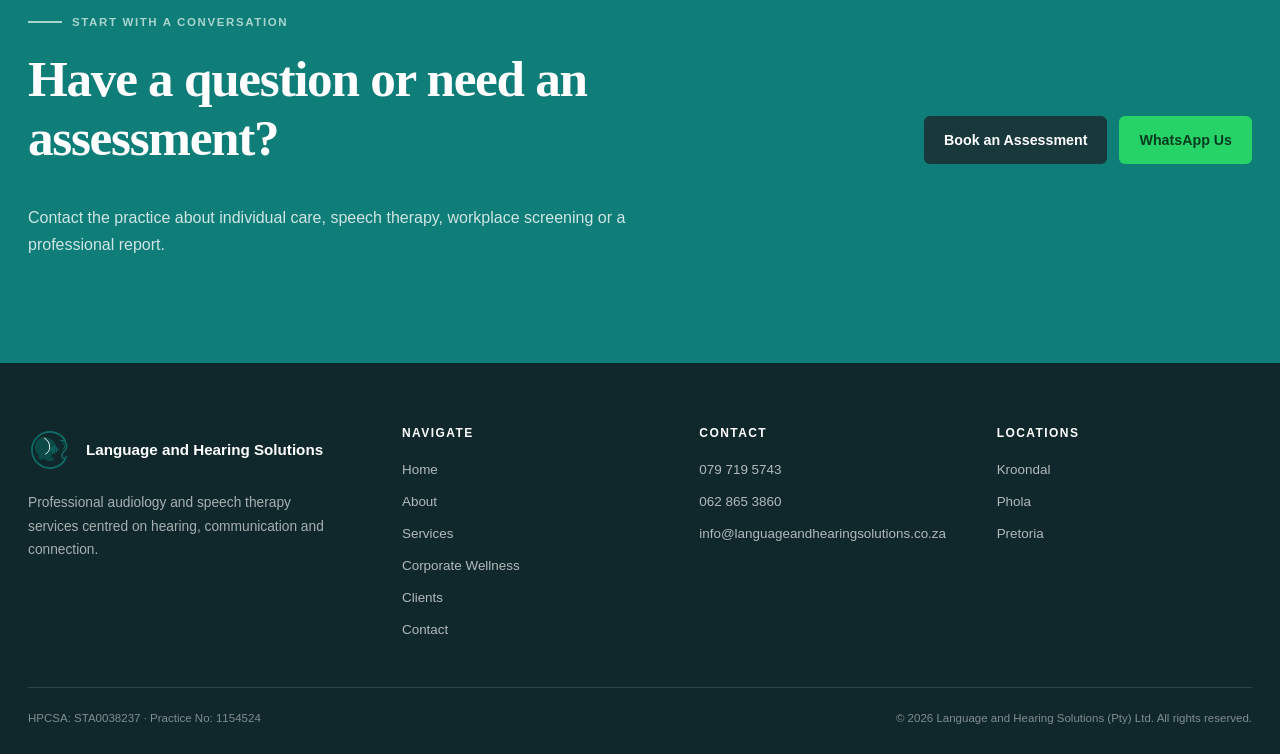
==== commit 1cb5f801: "Redesign healthcare website experience" ====
--- a/index.html
+++ b/index.html
@@ -1,450 +1,104 @@
-<!DOCTYPE html>
+<!doctype html>
 <html lang="en-ZA">
 <head>
-  <meta charset="UTF-8" />
-  <meta name="viewport" content="width=device-width, initial-scale=1.0" />
-  <title>Language and Hearing Solutions | Audiology &amp; Speech Therapy South Africa</title>
-  <meta name="description" content="Professional audiology and speech therapy services in Gauteng, Rustenburg, Witbank and surrounding areas. Hearing assessments, speech therapy, industrial audiology, wellness services and rehabilitation support." />
-  <link rel="canonical" href="https://www.languageandhearingsolutions.co.za/" />
-  <meta name="theme-color" content="#0F6E6A" />
-  <meta property="og:type" content="website" />
-  <meta property="og:title" content="Language and Hearing Solutions | Audiology &amp; Speech Therapy" />
-  <meta property="og:description" content="Professional audiology, speech therapy and workplace hearing services across Gauteng, Rustenburg, Witbank and surrounding areas." />
-  <meta property="og:url" content="https://www.languageandhearingsolutions.co.za/" />
-  <meta property="og:image" content="https://www.languageandhearingsolutions.co.za/assets/hearing-aid.svg" />
-  <meta name="twitter:card" content="summary_large_image" />
-  <link rel="icon" href="assets/logo.svg" type="image/svg+xml" />
-  <link rel="stylesheet" href="css/style.css" />
+  <meta charset="utf-8">
+  <meta name="viewport" content="width=device-width, initial-scale=1">
+  <title>Language and Hearing Solutions | Audiology &amp; Speech Therapy</title>
+  <meta name="description" content="Professional audiology, speech therapy and workplace hearing services across Gauteng, Rustenburg, Witbank and surrounding areas.">
+  <link rel="canonical" href="https://www.languageandhearingsolutions.co.za/">
+  <meta name="theme-color" content="#18383b">
+  <meta property="og:type" content="website">
+  <meta property="og:title" content="Language and Hearing Solutions | Audiology &amp; Speech Therapy">
+  <meta property="og:description" content="Professional hearing, communication and workplace wellness support across Gauteng, Rustenburg, Witbank and surrounding areas.">
+  <meta property="og:url" content="https://www.languageandhearingsolutions.co.za/">
+  <meta property="og:image" content="https://www.languageandhearingsolutions.co.za/assets/hearing-aid.svg">
+  <meta name="twitter:card" content="summary_large_image">
+  <link rel="icon" href="assets/logo.svg" type="image/svg+xml">
+  <link rel="stylesheet" href="css/style.css">
   <script type="application/ld+json">
   {
-    "@context": "https://schema.org",
-    "@type": "MedicalBusiness",
-    "name": "Language and Hearing Solutions (Pty) Ltd",
-    "description": "Professional audiology and speech therapy services for individuals, families, workplaces and rehabilitation cases.",
-    "url": "https://www.languageandhearingsolutions.co.za/",
-    "telephone": "+27628653860",
-    "email": "info@languageandhearingsolutions.co.za",
-    "areaServed": ["Gauteng", "Rustenburg", "Witbank"],
-    "medicalSpecialty": ["Audiology", "Speech-Language Pathology"]
+    "@context":"https://schema.org",
+    "@type":"MedicalBusiness",
+    "name":"Language and Hearing Solutions (Pty) Ltd",
+    "description":"Professional audiology, speech therapy and workplace hearing services.",
+    "url":"https://www.languageandhearingsolutions.co.za/",
+    "telephone":"+27628653860",
+    "email":"info@languageandhearingsolutions.co.za",
+    "areaServed":["Gauteng","Rustenburg","Witbank"],
+    "medicalSpecialty":["Audiology","Speech-Language Pathology"]
   }
   </script>
 </head>
 <body>
-  <a class="skip-link" href="#main-content">Skip to main content</a>
+<a class="skip-link" href="#main-content">Skip to main content</a>
+<header class="site-header">
+  <div class="header-ribbon"><div class="container header-ribbon__inner"><span><strong>Language and Hearing Solutions (Pty) Ltd</strong> · Established 2024</span><span>HPCSA: STA0038237 <strong>·</strong> Practice No: 1154524</span></div></div>
+  <div class="container nav-shell">
+    <a class="brand" href="index.html"><img src="assets/logo.svg" alt="Language and Hearing Solutions logo" width="48" height="48"><span class="brand__name">Language and Hearing<small>Solutions · Audiology &amp; Speech Therapy</small></span></a>
+    <button class="nav-toggle" type="button" aria-expanded="false" aria-controls="main-nav" aria-label="Open menu"><span class="nav-toggle__lines"></span></button>
+    <nav class="main-nav" id="main-nav" aria-label="Primary navigation">
+      <ul class="nav-links"><li><a href="index.html">Home</a></li><li><a href="about.html">About</a></li><li><a href="services.html">Services</a></li><li><a href="corporate-wellness.html">Corporate Wellness</a></li><li><a href="clients.html">Clients</a></li><li><a href="contact.html">Contact</a></li></ul>
+      <div class="header-cta"><a class="btn btn--primary" href="contact.html">Book an Assessment</a></div>
+    </nav>
+  </div>
+</header>
+<main id="main-content">
+  <section class="home-hero">
+    <div class="container home-hero__grid">
+      <div class="home-hero__copy reveal">
+        <span class="overline">Audiology · Speech Therapy · Workplace Wellness</span>
+        <h1>Better hearing. Clearer communication. <em>More connection.</em></h1>
+        <p class="home-hero__lead">Professional hearing and communication care for individuals, families, children, organisations and rehabilitation cases across Gauteng, Rustenburg, Witbank and surrounding areas.</p>
+        <div class="btn-row"><a class="btn btn--primary" href="contact.html">Book an Assessment</a><a class="btn btn--outline" href="https://wa.me/27797195743" target="_blank" rel="noopener">WhatsApp the Practice</a></div>
+        <div class="hero-meta" aria-label="Practice credentials"><span><svg width="17" height="17" viewBox="0 0 24 24" fill="none" stroke="currentColor" stroke-width="2" aria-hidden="true"><path d="M12 3l7 3v6c0 4.4-3 7.4-7 9-4-1.6-7-4.6-7-9V6l7-3Z"/></svg>HPCSA: STA0038237</span><span><svg width="17" height="17" viewBox="0 0 24 24" fill="none" stroke="currentColor" stroke-width="2" aria-hidden="true"><path d="M9 12l2 2 4-4"/><circle cx="12" cy="12" r="9"/></svg>Practice No: 1154524</span></div>
+      </div>
+      <div class="hero-art reveal"><div class="hero-art__frame"><img src="assets/hearing-aid.svg" alt="Illustration of a hearing aid device representing audiology care" width="640" height="480" fetchpriority="high"></div><div class="hero-art__label"><strong>Professional care, close to home</strong><span>Locations in Kroondal, Phola and Pretoria, with services across the surrounding areas.</span></div></div>
+    </div>
+    <svg class="wave" viewBox="0 0 1440 100" preserveAspectRatio="none" aria-hidden="true"><path d="M0 58c220 55 405-37 641 0 260 41 436-45 799 0v42H0Z"/></svg>
+  </section>
 
-  <header class="site-header">
-    <div class="container">
-      <a class="brand" href="index.html">
-        <img src="assets/logo.svg" alt="Language and Hearing Solutions logo" width="42" height="42" />
-        <span class="brand-name">Language and Hearing<small>Solutions · Audiology &amp; Speech Therapy</small></span>
-      </a>
+  <section class="trust-rail" aria-label="Practice credentials">
+    <div class="container trust-rail__grid">
+      <div class="trust-item"><span class="trust-item__icon"><svg width="26" height="26" viewBox="0 0 24 24" fill="none" stroke="currentColor" stroke-width="1.8" aria-hidden="true"><path d="M12 2v4M12 18v4M4 12H2M22 12h-2"/><circle cx="12" cy="12" r="6"/></svg></span><div><strong>Established 2024</strong><span>Professionally led practice</span></div></div>
+      <div class="trust-item"><span class="trust-item__icon"><svg width="26" height="26" viewBox="0 0 24 24" fill="none" stroke="currentColor" stroke-width="1.8" aria-hidden="true"><path d="M12 3l7 3v6c0 4.4-3 7.4-7 9-4-1.6-7-4.6-7-9V6l7-3Z"/></svg></span><div><strong>HPCSA registered</strong><span>STA0038237</span></div></div>
+      <div class="trust-item"><span class="trust-item__icon"><svg width="26" height="26" viewBox="0 0 24 24" fill="none" stroke="currentColor" stroke-width="1.8" aria-hidden="true"><path d="M9 12l2 2 4-4"/><circle cx="12" cy="12" r="9"/></svg></span><div><strong>Practice No. 1154524</strong><span>Professional healthcare service</span></div></div>
+      <div class="trust-item"><span class="trust-item__icon"><svg width="26" height="26" viewBox="0 0 24 24" fill="none" stroke="currentColor" stroke-width="1.8" aria-hidden="true"><path d="M21 10c0 6-9 12-9 12S3 16 3 10a9 9 0 1 1 18 0Z"/><circle cx="12" cy="10" r="3"/></svg></span><div><strong>Gauteng &amp; surrounds</strong><span>Kroondal · Phola · Pretoria</span></div></div>
+    </div>
+  </section>
 
-      <button class="nav-toggle" type="button" aria-expanded="false" aria-controls="main-nav" aria-label="Open menu">
-        <span></span>
-      </button>
+  <section class="section">
+    <div class="container editorial-grid">
+      <div class="editorial-image reveal"><img src="assets/clinical-environment.svg" alt="Illustration of a calm healthcare consultation environment" width="640" height="480" loading="lazy"></div>
+      <div class="reveal"><span class="overline">A practice built around listening</span><h2>Care that listens. Expertise that makes a difference.</h2><p>Language and Hearing Solutions is a South African practice specialising in the assessment, diagnosis and management of hearing disorders, balance disorders, speech disorders and language disorders.</p><p>Our work is centred on clear communication, professional evaluation and practical support for the individual, the family and the organisation.</p><ul class="credential-list"><li><svg width="18" height="18" viewBox="0 0 24 24" fill="none" stroke="currentColor" stroke-width="2" aria-hidden="true"><path d="M12 3l7 3v6c0 4.4-3 7.4-7 9-4-1.6-7-4.6-7-9V6l7-3Z"/></svg><span>Professionally led, HPCSA registered practice</span></li><li><svg width="18" height="18" viewBox="0 0 24 24" fill="none" stroke="currentColor" stroke-width="2" aria-hidden="true"><path d="M21 10c0 6-9 12-9 12S3 16 3 10a9 9 0 1 1 18 0Z"/><circle cx="12" cy="10" r="3"/></svg><span>Support across Gauteng, Rustenburg and Witbank</span></li><li><svg width="18" height="18" viewBox="0 0 24 24" fill="none" stroke="currentColor" stroke-width="2" aria-hidden="true"><path d="M17 21v-2a4 4 0 0 0-4-4H7a4 4 0 0 0-4 4v2"/><circle cx="9" cy="7" r="4"/></svg><span>Individual, family, rehabilitation and corporate services</span></li></ul><a class="btn btn--outline" href="about.html">Meet the practice</a></div>
+    </div>
+  </section>
 
-      <nav class="main-nav" id="main-nav" aria-label="Primary">
-        <ul class="nav-links">
-          <li><a href="index.html">Home</a></li>
-          <li><a href="about.html">About</a></li>
-          <li><a href="services.html">Services</a></li>
-          <li><a href="corporate-wellness.html">Corporate Wellness</a></li>
-          <li><a href="clients.html">Clients</a></li>
-          <li><a href="contact.html">Contact</a></li>
-        </ul>
-        <div class="header-cta">
-          <a class="btn btn-primary" href="contact.html">Book an Assessment</a>
-        </div>
-      </nav>
-    </div>
-  </header>
-
-  <main id="main-content">
-
-    <!-- ============================== HERO ============================== -->
-    <section class="hero">
-      <div class="container">
-        <div class="hero-copy">
-          <span class="eyebrow">Professional Audiology &amp; Speech Therapy</span>
-          <h1>Helping you hear, communicate and connect with confidence.</h1>
-          <p class="lead">Language and Hearing Solutions provides professional audiology and speech therapy services for individuals, families, organisations and rehabilitation cases across Gauteng, Rustenburg, Witbank and surrounding areas.</p>
-          <div class="btn-group">
-            <a class="btn btn-primary" href="contact.html">Book an Assessment</a>
-            <a class="btn btn-secondary" href="https://wa.me/27797195743" target="_blank" rel="noopener">
-              <svg width="20" height="20" viewBox="0 0 24 24" fill="currentColor" aria-hidden="true"><path d="M12 2a10 10 0 0 0-8.6 15.1L2 22l5.1-1.3A10 10 0 1 0 12 2Zm0 18.2a8.1 8.1 0 0 1-4.1-1.1l-.3-.2-3 .8.8-2.9-.2-.3A8.2 8.2 0 1 1 12 20.2Zm4.5-6.1c-.2-.1-1.5-.7-1.7-.8-.2-.1-.4-.1-.6.1-.2.2-.6.8-.8 1-.1.2-.3.2-.5.1-1.3-.5-2.1-1.1-2.9-2.5-.2-.3 0-.5.1-.6l.4-.5c.1-.2.1-.4 0-.6l-.6-1.5c-.2-.4-.4-.3-.6-.3h-.5c-.2 0-.5.1-.7.3-.2.2-.9.9-.9 2.2s.9 2.5 1 2.7c.1.2 1.8 2.8 4.4 3.8 2.1.8 2.5.6 2.9.6.4 0 1.4-.6 1.6-1.1.2-.5.2-1 .1-1.1-.1-.1-.2-.2-.4-.3Z"/></svg>
-              WhatsApp Us
-            </a>
-          </div>
-          <div class="hero-meta" aria-label="Practice credentials">
-            <span><svg width="17" height="17" viewBox="0 0 24 24" fill="none" stroke="currentColor" stroke-width="2" aria-hidden="true"><path d="M12 3l7 3v6c0 4.4-3 7.4-7 9-4-1.6-7-4.6-7-9V6l7-3Z"/></svg> HPCSA: STA0038237</span>
-            <span><svg width="17" height="17" viewBox="0 0 24 24" fill="none" stroke="currentColor" stroke-width="2" aria-hidden="true"><path d="M9 12l2 2 4-4"/><circle cx="12" cy="12" r="9"/></svg> Practice No: 1154524</span>
-          </div>
-        </div>
-
-        <div class="hero-media reveal">
-          <div class="image-frame">
-            <img src="assets/hearing-aid.svg" alt="Illustration of a hearing aid device representing audiology care" width="640" height="480" fetchpriority="high" />
-          </div>
-          <div class="logo-badge">
-            <img src="assets/logo.svg" alt="" width="40" height="40" />
-            <span>Language and hearing:<br>two windows to the soul.</span>
-          </div>
-        </div>
-      </div>
-
-      <div class="hero-wave" aria-hidden="true">
-        <svg viewBox="0 0 1440 100" preserveAspectRatio="none">
-          <path d="M0,60 C240,110 480,10 720,50 C960,90 1200,20 1440,60 L1440,100 L0,100 Z" fill="#F4FAF9"></path>
-        </svg>
-      </div>
-    </section>
-
-    <!-- ============================== TRUST BAR ============================== -->
-    <section class="trust-bar">
-      <div class="container">
-        <ul class="trust-list">
-          <li class="trust-item reveal">
-            <span class="icon" aria-hidden="true">
-              <svg width="18" height="18" viewBox="0 0 24 24" fill="none" stroke="currentColor" stroke-width="2"><path d="M12 2v4M12 18v4M4 12H2M22 12h-2"/><circle cx="12" cy="12" r="6"/></svg>
-            </span>
-            Established 2024
-          </li>
-          <li class="trust-item reveal">
-            <span class="icon" aria-hidden="true">
-              <svg width="18" height="18" viewBox="0 0 24 24" fill="none" stroke="currentColor" stroke-width="2"><path d="M12 3l7 3v6c0 4.4-3 7.4-7 9-4-1.6-7-4.6-7-9V6l7-3Z"/></svg>
-            </span>
-            HPCSA Registered
-          </li>
-          <li class="trust-item reveal">
-            <span class="icon" aria-hidden="true">
-              <svg width="18" height="18" viewBox="0 0 24 24" fill="none" stroke="currentColor" stroke-width="2"><path d="M9 12l2 2 4-4"/><circle cx="12" cy="12" r="9"/></svg>
-            </span>
-            Practice No. 1154524
-          </li>
-          <li class="trust-item reveal">
-            <span class="icon" aria-hidden="true">
-              <svg width="18" height="18" viewBox="0 0 24 24" fill="none" stroke="currentColor" stroke-width="2"><path d="M21 10c0 6-9 12-9 12S3 16 3 10a9 9 0 1 1 18 0Z"/><circle cx="12" cy="10" r="3"/></svg>
-            </span>
-            Gauteng &amp; Surrounding Areas
-          </li>
-          <li class="trust-item reveal">
-            <span class="icon" aria-hidden="true">
-              <svg width="18" height="18" viewBox="0 0 24 24" fill="none" stroke="currentColor" stroke-width="2"><path d="M17 21v-2a4 4 0 0 0-4-4H7a4 4 0 0 0-4 4v2"/><circle cx="9" cy="7" r="4"/><path d="M23 21v-2a4 4 0 0 0-3-3.87M16 3.13A4 4 0 0 1 16 10.87"/></svg>
-            </span>
-            Individual &amp; Corporate Services
-          </li>
-        </ul>
-      </div>
-    </section>
-
-    <!-- ============================== ABOUT TEASER ============================== -->
-    <section class="section-pad">
-      <div class="container">
-        <div class="split-panel">
-          <div class="reveal">
-            <span class="eyebrow">A practice built around listening</span>
-            <h2>Care that listens. Expertise that makes a difference.</h2>
-            <p>Language and Hearing Solutions is a professionally led South African practice specialising in the assessment, diagnosis and management of hearing disorders, balance disorders, speech disorders and language disorders.</p>
-            <p>We support individuals, families, corporates, industrial clients and rehabilitation-related cases across Gauteng, Rustenburg, Witbank and surrounding areas.</p>
-            <ul class="credential-list" aria-label="Practice credentials">
-              <li><svg width="19" height="19" viewBox="0 0 24 24" fill="none" stroke="currentColor" stroke-width="2" aria-hidden="true"><path d="M12 3l7 3v6c0 4.4-3 7.4-7 9-4-1.6-7-4.6-7-9V6l7-3Z"/></svg><span>Professionally registered with the HPCSA</span></li>
-              <li><svg width="19" height="19" viewBox="0 0 24 24" fill="none" stroke="currentColor" stroke-width="2" aria-hidden="true"><path d="M9 12l2 2 4-4"/><circle cx="12" cy="12" r="9"/></svg><span>Practice number 1154524</span></li>
-              <li><svg width="19" height="19" viewBox="0 0 24 24" fill="none" stroke="currentColor" stroke-width="2" aria-hidden="true"><path d="M21 10c0 6-9 12-9 12S3 16 3 10a9 9 0 1 1 18 0Z"/><circle cx="12" cy="10" r="3"/></svg><span>Locations in Kroondal, Phola and Pretoria</span></li>
-            </ul>
-            <a class="btn btn-outline" href="about.html">Learn More About Us</a>
-          </div>
-          <div class="image-card image-card--tall reveal">
-            <img src="assets/clinical-environment.svg" alt="Illustration of a calm, welcoming clinical consultation environment" width="640" height="480" loading="lazy" />
-          </div>
-        </div>
-      </div>
-    </section>
-
-    <!-- ============================== WHY CHOOSE US ============================== -->
-    <section class="section-pad section-soft">
-      <div class="container">
-        <div class="section-heading center reveal">
-          <span class="eyebrow">Why Choose Us</span>
-          <h2>Professional support, explained with care.</h2>
-          <p>Whether you are seeking help for yourself, your child, a family member or your organisation, our approach is designed to make the next step clear.</p>
-        </div>
-        <div class="why-grid">
-          <article class="why-card reveal">
-            <div class="icon-tile"><svg viewBox="0 0 24 24" fill="none" stroke="currentColor" stroke-width="2" aria-hidden="true"><path d="M12 3l7 3v6c0 4.4-3 7.4-7 9-4-1.6-7-4.6-7-9V6l7-3Z"/></svg></div>
-            <h3>Clinically grounded</h3>
-            <p>Assessment, management, rehabilitation and referral are approached with professional care and clear communication.</p>
-          </article>
-          <article class="why-card reveal">
-            <div class="icon-tile"><svg viewBox="0 0 24 24" fill="none" stroke="currentColor" stroke-width="2" aria-hidden="true"><path d="M21 11.5a8.5 8.5 0 1 1-4-7.2M21 4v6h-6"/></svg></div>
-            <h3>Built around your needs</h3>
-            <p>Services support individuals, families, children, workplaces and rehabilitation-related cases across our coverage area.</p>
-          </article>
-          <article class="why-card reveal">
-            <div class="icon-tile"><svg viewBox="0 0 24 24" fill="none" stroke="currentColor" stroke-width="2" aria-hidden="true"><path d="M22 10 12 5 2 10l10 5 10-5Z"/><path d="M6 12v5c0 1.5 3 3 6 3s6-1.5 6-3v-5"/></svg></div>
-            <h3>Easy to reach</h3>
-            <p>Connect by WhatsApp, phone, email or enquiry form, with practice locations in Kroondal, Phola and Pretoria.</p>
-          </article>
-        </div>
-      </div>
-    </section>
-
-    <!-- ============================== TWO SERVICE PILLARS ============================== -->
-    <section class="section-pad bg-teal-50">
-      <div class="container">
-        <div class="section-heading center">
-          <span class="eyebrow">What We Do</span>
-          <h2>Two areas of expertise, one patient-centred approach.</h2>
-        </div>
-
-        <div class="grid grid-2">
-          <div class="pillar-card pillar-audiology reveal">
-            <h3>Audiology</h3>
-            <p>Professional assessment and management of hearing and balance, for individuals and workplaces alike.</p>
-            <ul>
-              <li><svg viewBox="0 0 24 24" fill="none" stroke="currentColor" stroke-width="2"><path d="M20 6 9 17l-5-5"/></svg>Hearing assessments</li>
-              <li><svg viewBox="0 0 24 24" fill="none" stroke="currentColor" stroke-width="2"><path d="M20 6 9 17l-5-5"/></svg>Hearing conservation</li>
-              <li><svg viewBox="0 0 24 24" fill="none" stroke="currentColor" stroke-width="2"><path d="M20 6 9 17l-5-5"/></svg>Industrial audiology</li>
-              <li><svg viewBox="0 0 24 24" fill="none" stroke="currentColor" stroke-width="2"><path d="M20 6 9 17l-5-5"/></svg>Hearing aids</li>
-              <li><svg viewBox="0 0 24 24" fill="none" stroke="currentColor" stroke-width="2"><path d="M20 6 9 17l-5-5"/></svg>Tinnitus support</li>
-              <li><svg viewBox="0 0 24 24" fill="none" stroke="currentColor" stroke-width="2"><path d="M20 6 9 17l-5-5"/></svg>Vestibular assessment</li>
-            </ul>
-            <a class="btn btn-outline-light" href="services.html#audiology">Explore Audiology</a>
-          </div>
-
-          <div class="pillar-card pillar-speech reveal">
-            <h3>Speech Therapy</h3>
-            <p>Support for communication, language and speech difficulties across every life stage.</p>
-            <ul>
-              <li><svg viewBox="0 0 24 24" fill="none" stroke="currentColor" stroke-width="2"><path d="M20 6 9 17l-5-5"/></svg>Language development</li>
-              <li><svg viewBox="0 0 24 24" fill="none" stroke="currentColor" stroke-width="2"><path d="M20 6 9 17l-5-5"/></svg>Stuttering</li>
-              <li><svg viewBox="0 0 24 24" fill="none" stroke="currentColor" stroke-width="2"><path d="M20 6 9 17l-5-5"/></svg>Stroke rehabilitation</li>
-              <li><svg viewBox="0 0 24 24" fill="none" stroke="currentColor" stroke-width="2"><path d="M20 6 9 17l-5-5"/></svg>Autism support</li>
-              <li><svg viewBox="0 0 24 24" fill="none" stroke="currentColor" stroke-width="2"><path d="M20 6 9 17l-5-5"/></svg>Learning difficulties</li>
-              <li><svg viewBox="0 0 24 24" fill="none" stroke="currentColor" stroke-width="2"><path d="M20 6 9 17l-5-5"/></svg>Speech assessment</li>
-            </ul>
-            <a class="btn btn-outline" href="services.html#speech-therapy">Explore Speech Therapy</a>
-          </div>
-        </div>
-      </div>
-    </section>
-
-    <!-- ============================== WHO WE SERVE ============================== -->
-    <section class="section-pad">
-      <div class="container">
-        <div class="section-heading center">
-          <span class="eyebrow">Who We Serve</span>
-          <h2>Support for every stage of life and every setting.</h2>
-        </div>
-
-        <div class="grid grid-4">
-          <div class="card reveal">
-            <div class="icon-tile"><svg viewBox="0 0 24 24" fill="none" stroke="currentColor" stroke-width="2"><path d="M17 21v-2a4 4 0 0 0-4-4H7a4 4 0 0 0-4 4v2"/><circle cx="9" cy="7" r="4"/><path d="M23 21v-2a4 4 0 0 0-3-3.87M16 3.13A4 4 0 0 1 16 10.87"/></svg></div>
-            <h3>Individuals &amp; Families</h3>
-            <p>Assessment, diagnosis, treatment and rehabilitation.</p>
-          </div>
-          <div class="card reveal">
-            <div class="icon-tile"><svg viewBox="0 0 24 24" fill="none" stroke="currentColor" stroke-width="2"><path d="M22 10 12 5 2 10l10 5 10-5Z"/><path d="M6 12v5c0 1.5 3 3 6 3s6-1.5 6-3v-5"/></svg></div>
-            <h3>Children &amp; Learners</h3>
-            <p>Speech, language, communication and school-related assessments.</p>
-          </div>
-          <div class="card reveal">
-            <div class="icon-tile"><svg viewBox="0 0 24 24" fill="none" stroke="currentColor" stroke-width="2"><path d="M3 21h18M6 21V9l6-4 6 4v12M10 21v-6h4v6"/></svg></div>
-            <h3>Corporates &amp; Industry</h3>
-            <p>Workplace hearing screening, wellness programmes and hearing conservation.</p>
-          </div>
-          <div class="card reveal">
-            <div class="icon-tile"><svg viewBox="0 0 24 24" fill="none" stroke="currentColor" stroke-width="2"><path d="M9 12h6M9 16h6M9 8h6M5 4h14v16H5z"/></svg></div>
-            <h3>Rehabilitation &amp; Legal Cases</h3>
-            <p>RAF, medical-negligence and trust-fund related assessments and reports.</p>
-          </div>
-        </div>
-      </div>
-    </section>
-
-    <!-- ============================== PATIENT-CENTRED PROMISE ============================== -->
-    <section class="section-pad">
-      <div class="container">
-        <div class="section-heading center reveal">
-          <span class="eyebrow">A Warm, Clear Experience</span>
-          <h2>Communication is at the heart of our care.</h2>
-        </div>
-        <div class="testimonial-note reveal">
-          <p>“We listen first, explain clearly and support the next step.”</p>
-          <small>Practice care promise — not a patient testimonial. Patient testimonials will be added once approved by the practice.</small>
-        </div>
-      </div>
-    </section>
-
-    <!-- ============================== COVERAGE AREA ============================== -->
-    <section class="section-pad bg-teal-50">
-      <div class="container">
-        <div class="coverage-section reveal">
-          <span class="eyebrow">Where We Work</span>
-          <h2>Professional services where you need them.</h2>
-          <p>We serve individuals, families and organisations across Gauteng, Rustenburg, Witbank and surrounding areas, with practice locations in Kroondal, Phola and Pretoria.</p>
-
-          <div class="coverage-locations">
-            <div class="coverage-chip">
-              <h4>Kroondal</h4>
-              <span>Ikemeleng Clinic, Rustenburg</span>
-            </div>
-            <div class="coverage-chip">
-              <h4>Phola</h4>
-              <span>Lukhele Street, Witbank</span>
-            </div>
-            <div class="coverage-chip">
-              <h4>Pretoria</h4>
-              <span>Louis Pasteur Private Hospital</span>
-            </div>
-          </div>
-
-          <a class="btn btn-outline-light" href="contact.html#locations">Find a Location</a>
-        </div>
-      </div>
-    </section>
-
-    <!-- ============================== IMPACT SECTION ============================== -->
-    <section class="section-pad">
-      <div class="container">
-        <div class="section-heading center">
-          <span class="eyebrow">Community &amp; Workplace Impact</span>
-          <h2>Our work in the field</h2>
-          <p>These are verified examples from specific workplace screening visits. They illustrate the type of work we do and are not a total count of all patients served by the practice.</p>
-        </div>
-
-        <div class="grid grid-2">
-          <div class="card case-card reveal">
-            <h3>Sasol Mine Secunda</h3>
-            <div class="case-stats">
-              <div class="case-stat"><span class="num">25</span><span class="label">People screened</span></div>
-              <div class="case-stat"><span class="num">15</span><span class="label">Required ear-wax management</span></div>
-              <div class="case-stat"><span class="num">11</span><span class="label">Failed screening due to wax blockage</span></div>
-            </div>
-          </div>
-
-          <div class="card case-card reveal">
-            <h3>Transnet</h3>
-            <div class="case-stats">
-              <div class="case-stat"><span class="num">40</span><span class="label">People screened</span></div>
-              <div class="case-stat"><span class="num">11</span><span class="label">Required wax management</span></div>
-              <div class="case-stat"><span class="num">2</span><span class="label">Possible hearing loss</span></div>
-              <div class="case-stat"><span class="num">4</span><span class="label">Tympanic membrane perforations</span></div>
-            </div>
-          </div>
-        </div>
-
-        <p class="case-note" style="margin-top: 24px;">These examples demonstrate the value of accessible screening and early referral in workplace and community environments.</p>
-
-        <div class="text-center" style="margin-top: 24px;">
-          <a class="btn btn-outline" href="clients.html">View Full Case Studies</a>
-        </div>
-      </div>
-    </section>
-
-    <!-- ============================== FAQ ============================== -->
-    <section class="section-pad section-soft">
-      <div class="container">
-        <div class="section-heading center reveal">
-          <span class="eyebrow">Frequently Asked Questions</span>
-          <h2>Helpful answers before you get in touch.</h2>
-        </div>
-        <div class="faq-list">
-          <div class="faq-item reveal">
-            <button class="faq-question" type="button" aria-expanded="false" aria-controls="faq-home-1">What services does the practice offer?<svg width="18" height="18" viewBox="0 0 24 24" fill="none" stroke="currentColor" stroke-width="2" aria-hidden="true"><path d="m6 9 6 6 6-6"/></svg></button>
-            <div class="faq-answer" id="faq-home-1" hidden>Language and Hearing Solutions provides audiology, speech therapy, industrial audiology, workplace wellness, rehabilitation support and relevant assessment/reporting services. Visit the Services page for the full directory.</div>
-          </div>
-          <div class="faq-item reveal">
-            <button class="faq-question" type="button" aria-expanded="false" aria-controls="faq-home-2">Where can I find the practice?<svg width="18" height="18" viewBox="0 0 24 24" fill="none" stroke="currentColor" stroke-width="2" aria-hidden="true"><path d="m6 9 6 6 6-6"/></svg></button>
-            <div class="faq-answer" id="faq-home-2" hidden>There are locations in Kroondal, Phola and Pretoria. The practice also supports organisations across Gauteng, Rustenburg, Witbank and surrounding areas.</div>
-          </div>
-          <div class="faq-item reveal">
-            <button class="faq-question" type="button" aria-expanded="false" aria-controls="faq-home-3">How do I make an enquiry?<svg width="18" height="18" viewBox="0 0 24 24" fill="none" stroke="currentColor" stroke-width="2" aria-hidden="true"><path d="m6 9 6 6 6-6"/></svg></button>
-            <div class="faq-answer" id="faq-home-3" hidden>You can WhatsApp 079 719 5743, call 062 865 3860, email info@languageandhearingsolutions.co.za or use the enquiry form on the Contact page.</div>
-          </div>
-          <div class="faq-item reveal">
-            <button class="faq-question" type="button" aria-expanded="false" aria-controls="faq-home-4">Do you provide onsite workplace services?<svg width="18" height="18" viewBox="0 0 24 24" fill="none" stroke="currentColor" stroke-width="2" aria-hidden="true"><path d="m6 9 6 6 6-6"/></svg></button>
-            <div class="faq-answer" id="faq-home-4" hidden>Yes. The practice provides onsite hearing screening, audiograms, hearing conservation support, referrals and workplace wellness initiatives. Corporate clients can request a consultation.</div>
-          </div>
-        </div>
-      </div>
-    </section>
-
-    <!-- ============================== CONTACT STRIP ============================== -->
-    <section class="section-pad">
-      <div class="container">
-        <div class="contact-strip reveal">
-          <h2>Have a question or need an assessment?</h2>
-          <p>Whether you are looking for an individual assessment, speech therapy support, workplace screening or a professional report, our team is ready to assist.</p>
-          <div class="btn-group">
-            <a class="btn btn-secondary" href="https://wa.me/27797195743" target="_blank" rel="noopener">WhatsApp Us</a>
-            <a class="btn btn-primary" href="contact.html">Book an Assessment</a>
-          </div>
-          <div class="details">
-            <a href="tel:+27797195743">079 719 5743</a>
-            <a href="tel:+27628653860">062 865 3860</a>
-            <a href="mailto:info@languageandhearingsolutions.co.za">info@languageandhearingsolutions.co.za</a>
-          </div>
-        </div>
-      </div>
-    </section>
-
-  </main>
-
-  <!-- ============================== FOOTER ============================== -->
-  <footer class="site-footer">
-    <div class="container">
-      <div class="footer-grid">
-        <div>
-          <div class="footer-brand">
-            <img src="assets/logo.svg" alt="" width="40" height="40" />
-            <span>Language and Hearing Solutions</span>
-          </div>
-          <p>Professional audiology and speech therapy services centred on hearing, communication and connection.</p>
-        </div>
-
-        <div class="footer-col">
-          <h4>Navigate</h4>
-          <ul>
-            <li><a href="index.html">Home</a></li>
-            <li><a href="about.html">About</a></li>
-            <li><a href="services.html">Services</a></li>
-            <li><a href="corporate-wellness.html">Corporate Wellness</a></li>
-            <li><a href="clients.html">Clients</a></li>
-            <li><a href="contact.html">Contact</a></li>
-          </ul>
-        </div>
-
-        <div class="footer-col">
-          <h4>Contact</h4>
-          <ul>
-            <li><a href="tel:+27797195743">079 719 5743</a></li>
-            <li><a href="tel:+27628653860">062 865 3860</a></li>
-            <li><a href="mailto:info@languageandhearingsolutions.co.za">info@languageandhearingsolutions.co.za</a></li>
-          </ul>
-        </div>
-
-        <div class="footer-col">
-          <h4>Locations</h4>
-          <ul>
-            <li>Kroondal</li>
-            <li>Phola</li>
-            <li>Pretoria</li>
-          </ul>
-        </div>
-      </div>
-
-      <div class="footer-bottom">
-        <span>HPCSA: STA0038237 &nbsp;|&nbsp; Practice No: 1154524</span>
-        <span>&copy; 2026 Language and Hearing Solutions (Pty) Ltd. All rights reserved.</span>
+  <section class="section section--mist">
+    <div class="container"><div class="section-head section-head--center reveal"><span class="overline">How we can help</span><h2>Two disciplines. One connected approach.</h2><p>Explore focused services for hearing, balance, speech, language and workplace wellbeing.</p></div>
+      <div class="service-feature-grid">
+        <article class="service-feature service-feature--dark reveal"><div class="service-feature__body"><span class="overline overline--light">01 / Audiology</span><h3>Hear with more confidence</h3><p>Assessment and management for hearing and balance needs, from newborn screening to workplace hearing conservation.</p><ul class="service-feature__list"><li><svg width="15" height="15" viewBox="0 0 24 24" fill="none" stroke="currentColor" stroke-width="2" aria-hidden="true"><path d="m5 12 4 4L19 6"/></svg>Diagnostic hearing assessment</li><li><svg width="15" height="15" viewBox="0 0 24 24" fill="none" stroke="currentColor" stroke-width="2" aria-hidden="true"><path d="m5 12 4 4L19 6"/></svg>Hearing aids and tinnitus support</li><li><svg width="15" height="15" viewBox="0 0 24 24" fill="none" stroke="currentColor" stroke-width="2" aria-hidden="true"><path d="m5 12 4 4L19 6"/></svg>Vestibular and BPPV assessment</li></ul><a class="btn btn--outline-light" href="services.html#audiology">Explore audiology</a></div><div class="service-feature__visual"><img src="assets/hearing-aid.svg" alt="Illustration of a hearing aid used in audiology care" width="640" height="480" loading="lazy"></div></article>
+        <article class="service-feature reveal"><div class="service-feature__body"><span class="overline">02 / Speech therapy</span><h3>Find your voice and connection</h3><p>Communication, language and speech support for children, adults, learners and rehabilitation cases.</p><ul class="service-feature__list"><li><svg width="15" height="15" viewBox="0 0 24 24" fill="none" stroke="currentColor" stroke-width="2" aria-hidden="true"><path d="m5 12 4 4L19 6"/></svg>Language development and stuttering</li><li><svg width="15" height="15" viewBox="0 0 24 24" fill="none" stroke="currentColor" stroke-width="2" aria-hidden="true"><path d="m5 12 4 4L19 6"/></svg>Stroke rehabilitation and autism support</li><li><svg width="15" height="15" viewBox="0 0 24 24" fill="none" stroke="currentColor" stroke-width="2" aria-hidden="true"><path d="m5 12 4 4L19 6"/></svg>Assessment and professional reporting</li></ul><a class="btn btn--outline" href="services.html#speech-therapy">Explore speech therapy</a></div><div class="service-feature__visual"><img src="assets/speech-therapy.svg" alt="Illustration representing speech therapy and communication support" width="640" height="480" loading="lazy"></div></article>
       </div>
     </div>
-  </footer>
+  </section>
 
-  <a class="whatsapp-float" href="https://wa.me/27797195743" target="_blank" rel="noopener" aria-label="Chat with us on WhatsApp">
-    <svg viewBox="0 0 24 24" fill="currentColor" aria-hidden="true"><path d="M12 2a10 10 0 0 0-8.6 15.1L2 22l5.1-1.3A10 10 0 1 0 12 2Zm0 18.2a8.1 8.1 0 0 1-4.1-1.1l-.3-.2-3 .8.8-2.9-.2-.3A8.2 8.2 0 1 1 12 20.2Zm4.5-6.1c-.2-.1-1.5-.7-1.7-.8-.2-.1-.4-.1-.6.1-.2.2-.6.8-.8 1-.1.2-.3.2-.5.1-1.3-.5-2.1-1.1-2.9-2.5-.2-.3 0-.5.1-.6l.4-.5c.1-.2.1-.4 0-.6l-.6-1.5c-.2-.4-.4-.3-.6-.3h-.5c-.2 0-.5.1-.7.3-.2.2-.9.9-.9 2.2s.9 2.5 1 2.7c.1.2 1.8 2.8 4.4 3.8 2.1.8 2.5.6 2.9.6.4 0 1.4-.6 1.6-1.1.2-.5.2-1 .1-1.1-.1-.1-.2-.2-.4-.3Z"/></svg>
-    <span class="wa-label">Chat with us on WhatsApp</span>
-  </a>
+  <section class="section section--sand">
+    <div class="container"><div class="section-head section-head--center reveal"><span class="overline">Who we support</span><h2>Care that meets people where they are.</h2></div><div class="audience-grid"><article class="audience-item reveal"><span class="audience-item__number">01</span><h3>Individuals &amp; families</h3><p>Assessment, diagnosis, treatment and rehabilitation support.</p></article><article class="audience-item reveal"><span class="audience-item__number">02</span><h3>Children &amp; learners</h3><p>Speech, language, communication and school-related assessments.</p></article><article class="audience-item reveal"><span class="audience-item__number">03</span><h3>Corporates &amp; industry</h3><p>Workplace hearing screening, conservation and wellness programmes.</p></article><article class="audience-item reveal"><span class="audience-item__number">04</span><h3>Rehabilitation &amp; legal cases</h3><p>RAF, medical-negligence and trust-fund related assessments and reports.</p></article></div></div>
+  </section>
 
-  <script src="js/main.js"></script>
+  <section class="section"><div class="container"><div class="corporate-band reveal"><div class="corporate-band__body"><span class="overline overline--light">For organisations</span><h2>Workplace hearing health that works for your people.</h2><p>From onsite screening to hearing conservation and wellness initiatives, the practice supports organisations with practical, professional services.</p><div class="btn-row"><a class="btn btn--primary" href="corporate-wellness.html">Explore corporate wellness</a><a class="btn btn--outline-light" href="contact.html">Request a consultation</a></div></div><div class="corporate-band__visual"><img src="assets/industrial-visit.svg" alt="Illustration representing onsite workplace hearing screening" width="640" height="480" loading="lazy"></div></div></div></section>
+
+  <section class="section section--mist"><div class="container"><div class="section-head section-head--center reveal"><span class="overline">Workplace &amp; community impact</span><h2>Evidence from the field.</h2><p>These verified examples are from specific workplace screening visits and are not a total count of patients served.</p></div><div class="proof-grid"><article class="proof-card reveal"><div class="proof-card__heading"><h3>Sasol Mine Secunda</h3><span>Screening visit</span></div><div class="metric-grid"><div class="metric"><strong>25</strong><span>People screened</span></div><div class="metric"><strong>15</strong><span>Required ear-wax management</span></div><div class="metric"><strong>11</strong><span>Failed screening due to wax blockage</span></div></div><div class="data-bar"><span style="width:60%"></span></div><div class="data-bar__caption"><span>Wax-management referrals</span><span>15 of 25</span></div></article><article class="proof-card reveal"><div class="proof-card__heading"><h3>Transnet</h3><span>Screening visit</span></div><div class="metric-grid"><div class="metric"><strong>40</strong><span>People screened</span></div><div class="metric"><strong>11</strong><span>Required wax management</span></div><div class="metric"><strong>2</strong><span>Possible hearing loss</span></div><div class="metric"><strong>4</strong><span>Tympanic membrane perforations</span></div></div><div class="data-bar"><span style="width:27.5%"></span></div><div class="data-bar__caption"><span>Wax-management referrals</span><span>11 of 40</span></div></article></div><div class="btn-row" style="margin-top:26px; justify-content:center"><a class="btn btn--outline" href="clients.html">Read the case studies</a></div></div></section>
+
+  <section class="section"><div class="container"><div class="promise reveal"><div class="promise__mark">“</div><div><blockquote>Language and hearing are the two windows to the soul.</blockquote><small>Practice slogan. Patient testimonials will be added once approved by the practice; no testimonials have been invented here.</small></div></div></div></section>
+
+  <section class="section section--sand"><div class="container"><div class="section-head section-head--center reveal"><span class="overline">Questions before you visit?</span><h2>Helpful answers, before you get in touch.</h2></div><div class="faq-list"><div class="faq-item reveal"><button class="faq-question" type="button" aria-expanded="false" aria-controls="home-faq-1">What services does the practice offer?<svg width="18" height="18" viewBox="0 0 24 24" fill="none" stroke="currentColor" stroke-width="2" aria-hidden="true"><path d="m6 9 6 6 6-6"/></svg></button><div class="faq-answer" id="home-faq-1" hidden>Language and Hearing Solutions provides audiology, speech therapy, industrial audiology, workplace wellness, rehabilitation support and relevant assessment/reporting services.</div></div><div class="faq-item reveal"><button class="faq-question" type="button" aria-expanded="false" aria-controls="home-faq-2">Where are you located?<svg width="18" height="18" viewBox="0 0 24 24" fill="none" stroke="currentColor" stroke-width="2" aria-hidden="true"><path d="m6 9 6 6 6-6"/></svg></button><div class="faq-answer" id="home-faq-2" hidden>There are locations in Kroondal, Phola and Pretoria, with coverage across Gauteng, Rustenburg, Witbank and surrounding areas.</div></div><div class="faq-item reveal"><button class="faq-question" type="button" aria-expanded="false" aria-controls="home-faq-3">How do I make an enquiry?<svg width="18" height="18" viewBox="0 0 24 24" fill="none" stroke="currentColor" stroke-width="2" aria-hidden="true"><path d="m6 9 6 6 6-6"/></svg></button><div class="faq-answer" id="home-faq-3" hidden>WhatsApp 079 719 5743, call 062 865 3860, email info@languageandhearingsolutions.co.za or use the Contact page enquiry form.</div></div><div class="faq-item reveal"><button class="faq-question" type="button" aria-expanded="false" aria-controls="home-faq-4">Do you provide onsite workplace services?<svg width="18" height="18" viewBox="0 0 24 24" fill="none" stroke="currentColor" stroke-width="2" aria-hidden="true"><path d="m6 9 6 6 6-6"/></svg></button><div class="faq-answer" id="home-faq-4" hidden>Yes. Services include onsite hearing screening, audiograms, hearing conservation support, referrals and workplace wellness initiatives.</div></div></div></div></section>
+
+  <section class="final-cta"><div class="container final-cta__inner"><div><span class="overline overline--light">Start with a conversation</span><h2>Have a question or need an assessment?</h2><p>Contact the practice about individual care, speech therapy, workplace screening or a professional report.</p></div><div class="btn-row"><a class="btn btn--dark" href="contact.html">Book an Assessment</a><a class="btn btn--whatsapp" href="https://wa.me/27797195743" target="_blank" rel="noopener">WhatsApp Us</a></div></div></section>
+</main>
+<footer class="site-footer"><div class="container"><div class="footer-grid"><div><div class="footer-brand"><img src="assets/logo.svg" alt="" width="46" height="46"><span>Language and Hearing Solutions</span></div><p>Professional audiology and speech therapy services centred on hearing, communication and connection.</p></div><div class="footer-col"><h4>Navigate</h4><ul><li><a href="index.html">Home</a></li><li><a href="about.html">About</a></li><li><a href="services.html">Services</a></li><li><a href="corporate-wellness.html">Corporate Wellness</a></li><li><a href="clients.html">Clients</a></li><li><a href="contact.html">Contact</a></li></ul></div><div class="footer-col"><h4>Contact</h4><ul><li><a href="tel:+27797195743">079 719 5743</a></li><li><a href="tel:+27628653860">062 865 3860</a></li><li><a href="mailto:info@languageandhearingsolutions.co.za">info@languageandhearingsolutions.co.za</a></li></ul></div><div class="footer-col"><h4>Locations</h4><ul><li>Kroondal</li><li>Phola</li><li>Pretoria</li></ul></div></div><div class="footer-bottom"><span>HPCSA: STA0038237 · Practice No: 1154524</span><span>© 2026 Language and Hearing Solutions (Pty) Ltd. All rights reserved.</span></div></div></footer>
+<a class="whatsapp-float" href="https://wa.me/27797195743" target="_blank" rel="noopener" aria-label="Chat with the practice on WhatsApp"><svg viewBox="0 0 24 24" fill="currentColor" aria-hidden="true"><path d="M12 2a10 10 0 0 0-8.6 15.1L2 22l5.1-1.3A10 10 0 1 0 12 2Zm0 18.2a8.1 8.1 0 0 1-4.1-1.1l-.3-.2-3 .8.8-2.9-.2-.3A8.2 8.2 0 1 1 12 20.2Zm4.5-6.1c-.2-.1-1.5-.7-1.7-.8-.2-.1-.4-.1-.6.1-.2.2-.6.8-.8 1-.1.2-.3.2-.5.1-1.3-.5-2.1-1.1-2.9-2.5-.2-.3 0-.5.1-.6l.4-.5c.1-.2.1-.4 0-.6l-.6-1.5c-.2-.4-.4-.3-.6-.3h-.5c-.2 0-.5.1-.7.3-.2.2-.9.9-.9 2.2s.9 2.5 1 2.7c.1.2 1.8 2.8 4.4 3.8 2.1.8 2.5.6 2.9.6.4 0 1.4-.6 1.6-1.1.2-.5.2-1 .1-1.1-.1-.1-.2-.2-.4-.3Z"/></svg><span>Chat with us on WhatsApp</span></a>
+<div class="mobile-actions"><a class="btn btn--dark" href="tel:+27628653860">Call the practice</a><a class="btn btn--whatsapp" href="https://wa.me/27797195743" target="_blank" rel="noopener">WhatsApp</a></div>
+<script src="js/main.js"></script>
 </body>
 </html>
--- a/css/style.css
+++ b/css/style.css
@@ -1,1171 +1,432 @@
 /* ==========================================================================
-   Language and Hearing Solutions (Pty) Ltd — Stylesheet
-   Warm clinical / modern healthcare aesthetic. Teal + white + dark teal.
+   Language and Hearing Solutions — premium healthcare design system
+   HTML5 / CSS3 / no external dependencies
    ========================================================================== */
 
-/* -------------------------------- Tokens -------------------------------- */
 :root {
-  /* Brand colours */
-  --teal: #0F6E6A;
-  --teal-dark: #0B4A47;
-  --teal-darker: #073634;
-  --teal-100: #E7F3F2;
-  --teal-50: #F4FAF9;
-  --near-black: #14201F;
-  --white: #FFFFFF;
-  --grey-700: #4B5A59;
-  --grey-500: #7C8B8A;
-  --grey-300: #D8E4E3;
-  --grey-100: #F1F6F5;
-
-  /* Semantic */
-  --color-bg: var(--white);
-  --color-text: var(--near-black);
-  --color-muted: var(--grey-700);
-  --color-border: var(--grey-300);
-  --color-link: var(--teal);
-  --color-focus: #0B4A47;
-
-  /* Typography */
-  --font-base: "Segoe UI", Roboto, "Helvetica Neue", Arial, sans-serif;
-  --fs-body: 1rem;
-  --lh-body: 1.65;
-
-  /* Layout */
-  --container-max: 1180px;
-  --radius-sm: 10px;
-  --radius-md: 18px;
-  --radius-lg: 28px;
-  --radius-pill: 999px;
-  --shadow-sm: 0 2px 10px rgba(11, 74, 71, 0.08);
-  --shadow-md: 0 12px 32px rgba(11, 74, 71, 0.12);
-  --header-h: 76px;
-
-  --transition: 220ms ease;
-}
-
-@media (prefers-reduced-motion: reduce) {
-  * {
-    animation-duration: 0.001ms !important;
-    animation-iteration-count: 1 !important;
-    transition-duration: 0.001ms !important;
-    scroll-behavior: auto !important;
-  }
-}
-
-/* --------------------------------- Reset --------------------------------- */
+  --ink: #17282b;
+  --ink-soft: #4c5e60;
+  --navy: #18383b;
+  --navy-deep: #10282b;
+  --teal: #0f7d78;
+  --teal-dark: #075b59;
+  --teal-pale: #e8f2f0;
+  --teal-mist: #f4f8f6;
+  --warm: #fbfaf7;
+  --sand: #f1eee7;
+  --white: #ffffff;
+  --line: #d7e2df;
+  --line-dark: rgba(255,255,255,.18);
+  --muted: #718081;
+  --success: #176b43;
+  --danger: #9d302d;
+
+  --font-sans: "Avenir Next", "Segoe UI", Helvetica, Arial, sans-serif;
+  --font-display: Georgia, "Times New Roman", serif;
+  --body-size: 1rem;
+  --body-line: 1.72;
+
+  --container: 1240px;
+  --gutter: 28px;
+  --header-height: 78px;
+  --radius: 10px;
+  --radius-lg: 18px;
+  --shadow: 0 14px 38px rgba(16, 40, 43, .09);
+  --shadow-strong: 0 22px 55px rgba(16, 40, 43, .16);
+  --ease: 220ms ease;
+}
+
+@media (max-width: 720px) {
+  :root { --gutter: 18px; }
+}
+
 *, *::before, *::after { box-sizing: border-box; }
-
-html {
-  scroll-behavior: smooth;
-  -webkit-text-size-adjust: 100%;
-}
-
+html { scroll-behavior: smooth; -webkit-text-size-adjust: 100%; }
 body {
   margin: 0;
-  font-family: var(--font-base);
-  font-size: var(--fs-body);
-  line-height: var(--lh-body);
-  color: var(--color-text);
-  background: var(--color-bg);
+  background: var(--warm);
+  color: var(--ink);
+  font-family: var(--font-sans);
+  font-size: var(--body-size);
+  line-height: var(--body-line);
   -webkit-font-smoothing: antialiased;
 }
-
-img { max-width: 100%; display: block; }
-
-a {
-  color: var(--color-link);
-  text-decoration: none;
-}
-a:hover { text-decoration: underline; }
-
-ul { margin: 0; padding: 0; }
+body.menu-open { overflow: hidden; }
+img { display: block; max-width: 100%; }
+svg { display: block; }
+a { color: var(--teal); text-decoration: none; }
+a:hover { color: var(--teal-dark); }
+button, input, select, textarea { font: inherit; }
+button { cursor: pointer; }
+ul, ol { margin: 0; padding: 0; }
 li { list-style: none; }
-
-button { font-family: inherit; }
+p { margin: 0 0 1rem; }
+address { font-style: normal; }
 
 h1, h2, h3, h4 {
-  font-family: var(--font-base);
-  font-weight: 800;
-  line-height: 1.2;
-  color: var(--teal-dark);
-  margin: 0 0 0.6em;
-  letter-spacing: -0.01em;
-}
-
-p { margin: 0 0 1em; color: var(--color-text); }
-
-/* Visible focus states everywhere */
-a:focus-visible,
-button:focus-visible,
-input:focus-visible,
-select:focus-visible,
-textarea:focus-visible,
-[tabindex]:focus-visible {
-  outline: 3px solid var(--color-focus);
-  outline-offset: 3px;
-  border-radius: 4px;
-}
-
+  margin: 0 0 .7em;
+  color: var(--navy);
+  font-weight: 750;
+  line-height: 1.15;
+  letter-spacing: -.025em;
+}
+h1, h2 { font-family: var(--font-display); font-weight: 600; }
+h1 { font-size: clamp(2.55rem, 6vw, 5.3rem); }
+h2 { font-size: clamp(2rem, 4vw, 3.45rem); }
+h3 { font-size: clamp(1.15rem, 2vw, 1.45rem); letter-spacing: -.015em; }
+h4 { font-size: 1rem; letter-spacing: .01em; }
+
+:focus-visible { outline: 3px solid #f0b84b; outline-offset: 4px; }
 .skip-link {
-  position: absolute;
-  left: -9999px;
-  top: 0;
-  background: var(--teal-dark);
-  color: var(--white);
-  padding: 0.75em 1.25em;
-  z-index: 1000;
-  border-radius: 0 0 var(--radius-sm) 0;
-}
-.skip-link:focus {
-  left: 0;
-}
-
+  position: fixed; z-index: 1000; left: 14px; top: -80px;
+  padding: 12px 16px; background: var(--navy-deep); color: var(--white);
+}
+.skip-link:focus { top: 14px; }
 .visually-hidden {
-  position: absolute !important;
-  width: 1px; height: 1px;
-  overflow: hidden;
-  clip: rect(0 0 0 0);
-  white-space: nowrap;
-}
-
-/* ------------------------------- Container -------------------------------- */
-.container {
-  width: 100%;
-  max-width: var(--container-max);
-  margin: 0 auto;
-  padding: 0 20px;
-}
-
-section { position: relative; }
-
-.section-pad { padding: 64px 0; }
-.section-pad-sm { padding: 40px 0; }
-
-.bg-teal-50 { background: var(--teal-50); }
-.bg-teal-dark {
-  background: linear-gradient(160deg, var(--teal-dark), var(--teal-darker));
-  color: var(--white);
-}
-.bg-teal-dark h2, .bg-teal-dark h3 { color: var(--white); }
-.bg-teal-dark p { color: rgba(255,255,255,0.85); }
-
-/* ------------------------------ Section heading ---------------------------- */
-.eyebrow {
-  display: inline-block;
-  font-size: 0.78rem;
-  font-weight: 700;
-  letter-spacing: 0.08em;
-  text-transform: uppercase;
-  color: var(--teal);
-  background: var(--teal-100);
-  padding: 6px 14px;
-  border-radius: var(--radius-pill);
-  margin-bottom: 14px;
-}
-.bg-teal-dark .eyebrow {
-  background: rgba(255,255,255,0.12);
-  color: #BFE6E3;
-}
-
-.section-heading {
-  max-width: 720px;
-  margin-bottom: 40px;
-}
-.section-heading.center { margin-inline: auto; text-align: center; }
-.section-heading h2 { font-size: clamp(1.6rem, 3vw, 2.3rem); }
-.section-heading p { color: var(--color-muted); font-size: 1.05rem; }
-
-/* ---------------------------------- Buttons -------------------------------- */
-.btn {
-  display: inline-flex;
-  align-items: center;
-  justify-content: center;
-  gap: 8px;
-  font-weight: 700;
-  font-size: 1rem;
-  padding: 14px 26px;
-  border-radius: var(--radius-pill);
-  border: 2px solid transparent;
-  cursor: pointer;
-  transition: transform var(--transition), background var(--transition), color var(--transition), box-shadow var(--transition);
-  text-decoration: none;
-  line-height: 1.1;
-  min-height: 48px;
-}
+  position: absolute !important; width: 1px; height: 1px; padding: 0; margin: -1px;
+  overflow: hidden; clip: rect(0,0,0,0); white-space: nowrap; border: 0;
+}
+
+.container { width: min(100% - (var(--gutter) * 2), var(--container)); margin-inline: auto; }
+.section { padding: clamp(68px, 9vw, 126px) 0; }
+.section--tight { padding: clamp(44px, 6vw, 76px) 0; }
+.section--mist { background: var(--teal-mist); }
+.section--sand { background: var(--sand); }
+.section--navy { background: var(--navy); color: var(--white); }
+.section--navy h2, .section--navy h3 { color: var(--white); }
+.section--navy p { color: rgba(255,255,255,.78); }
+
+.overline {
+  display: inline-flex; align-items: center; gap: 10px;
+  margin-bottom: 18px; color: var(--teal-dark);
+  font-size: .72rem; font-weight: 800; letter-spacing: .14em; text-transform: uppercase;
+}
+.overline::before { content: ""; width: 34px; height: 2px; background: currentColor; }
+.overline--light { color: #a9d5d0; }
+.section-head { max-width: 730px; margin-bottom: 48px; }
+.section-head--center { margin-inline: auto; text-align: center; }
+.section-head--center .overline { justify-content: center; }
+.section-head p { max-width: 650px; color: var(--ink-soft); font-size: 1.06rem; }
+.section-head--center p { margin-inline: auto; }
+.section--navy .section-head p { color: rgba(255,255,255,.76); }
+
+/* Header / navigation */
+.site-header { position: sticky; top: 0; z-index: 500; background: rgba(251,250,247,.97); border-bottom: 1px solid var(--line); }
+.header-ribbon { background: var(--navy-deep); color: rgba(255,255,255,.8); font-size: .72rem; letter-spacing: .045em; }
+.header-ribbon__inner { min-height: 29px; display: flex; justify-content: space-between; align-items: center; gap: 18px; }
+.header-ribbon strong { color: var(--white); font-weight: 700; }
+.nav-shell { min-height: var(--header-height); display: flex; align-items: center; gap: 28px; }
+.brand { display: inline-flex; align-items: center; gap: 12px; color: var(--navy); min-width: 230px; }
+.brand:hover { color: var(--navy); }
+.brand img { width: 48px; height: 48px; }
+.brand__name { font-weight: 800; font-size: .94rem; line-height: 1.05; letter-spacing: -.015em; }
+.brand__name small { display: block; margin-top: 5px; color: var(--teal); font-size: .57rem; font-weight: 800; letter-spacing: .12em; text-transform: uppercase; }
+.main-nav { display: flex; align-items: center; justify-content: flex-end; gap: 25px; flex: 1; }
+.nav-links { display: flex; align-items: center; gap: 22px; }
+.nav-links a { position: relative; padding: 9px 0; color: var(--ink-soft); font-size: .88rem; font-weight: 700; }
+.nav-links a::after { content: ""; position: absolute; bottom: 2px; left: 0; width: 100%; height: 2px; background: var(--teal); transform: scaleX(0); transform-origin: left; transition: transform var(--ease); }
+.nav-links a:hover, .nav-links a[aria-current="page"] { color: var(--teal-dark); }
+.nav-links a:hover::after, .nav-links a[aria-current="page"]::after { transform: scaleX(1); }
+.nav-toggle { display: none; border: 1px solid var(--line); background: var(--white); color: var(--navy); width: 44px; height: 44px; padding: 10px; }
+.nav-toggle__lines, .nav-toggle__lines::before, .nav-toggle__lines::after { display: block; width: 22px; height: 2px; background: currentColor; transition: transform var(--ease), opacity var(--ease); }
+.nav-toggle__lines { position: relative; }
+.nav-toggle__lines::before, .nav-toggle__lines::after { content: ""; position: absolute; left: 0; }
+.nav-toggle__lines::before { top: -7px; }
+.nav-toggle__lines::after { top: 7px; }
+.nav-toggle[aria-expanded="true"] .nav-toggle__lines { background: transparent; }
+.nav-toggle[aria-expanded="true"] .nav-toggle__lines::before { transform: translateY(7px) rotate(45deg); }
+.nav-toggle[aria-expanded="true"] .nav-toggle__lines::after { transform: translateY(-7px) rotate(-45deg); }
+
+/* Buttons */
+.btn { display: inline-flex; align-items: center; justify-content: center; gap: 9px; min-height: 48px; padding: 13px 19px; border: 1px solid transparent; border-radius: 6px; font-size: .89rem; font-weight: 800; line-height: 1.15; transition: transform var(--ease), background var(--ease), border-color var(--ease), color var(--ease), box-shadow var(--ease); }
 .btn:hover { transform: translateY(-2px); text-decoration: none; }
-.btn:active { transform: translateY(0); }
-
-.btn-primary {
-  background: var(--teal);
-  color: var(--white);
-  box-shadow: var(--shadow-sm);
-}
-.btn-primary:hover { background: var(--teal-dark); color: var(--white); }
-
-.btn-secondary {
-  background: #25D366;
-  color: #08331C;
-  box-shadow: var(--shadow-sm);
-}
-.btn-secondary:hover { background: #1EBE59; color: #08331C; }
-
-.btn-outline {
-  background: transparent;
-  border-color: var(--teal);
-  color: var(--teal);
-}
-.btn-outline:hover { background: var(--teal-100); color: var(--teal-dark); }
-
-.btn-outline-light {
-  background: transparent;
-  border-color: rgba(255,255,255,0.6);
-  color: var(--white);
-}
-.btn-outline-light:hover { background: rgba(255,255,255,0.12); color: var(--white); }
-
-.btn-block { width: 100%; }
-
-.btn-group {
-  display: flex;
-  flex-wrap: wrap;
-  gap: 14px;
-}
-
-/* ---------------------------------- Header ---------------------------------- */
-.site-header {
-  position: sticky;
-  top: 0;
-  z-index: 500;
-  background: rgba(255,255,255,0.92);
-  backdrop-filter: saturate(160%) blur(8px);
-  border-bottom: 1px solid var(--color-border);
-  height: var(--header-h);
-}
-
-.site-header .container {
-  height: 100%;
-  display: flex;
-  align-items: center;
-  justify-content: space-between;
-  gap: 16px;
-}
-
-.brand {
-  display: flex;
-  align-items: center;
-  gap: 10px;
-  color: var(--teal-dark);
-  font-weight: 800;
-  font-size: 1.05rem;
-  flex-shrink: 0;
-}
-.brand:hover { text-decoration: none; }
-.brand img { width: 42px; height: 42px; }
-.brand-name { line-height: 1.1; }
-.brand-name small {
-  display: block;
-  font-weight: 600;
-  font-size: 0.62rem;
-  letter-spacing: 0.08em;
-  color: var(--teal);
-  text-transform: uppercase;
-}
-
-.main-nav {
-  display: flex;
-  align-items: center;
-  gap: 28px;
-}
-
-.nav-links {
-  display: flex;
-  gap: 24px;
-  align-items: center;
-}
-.nav-links a {
-  color: var(--near-black);
-  font-weight: 600;
-  font-size: 0.96rem;
-  padding: 8px 2px;
-  position: relative;
-}
-.nav-links a:hover { color: var(--teal); text-decoration: none; }
-.nav-links a::after {
-  content: "";
-  position: absolute;
-  left: 0; right: 0; bottom: -2px;
-  height: 2px;
-  background: var(--teal);
-  transform: scaleX(0);
-  transition: transform var(--transition);
-}
-.nav-links a:hover::after,
-.nav-links a[aria-current="page"]::after { transform: scaleX(1); }
-.nav-links a[aria-current="page"] { color: var(--teal-dark); }
-
-.header-cta { display: flex; align-items: center; gap: 12px; }
-
-.nav-toggle {
-  display: none;
-  background: transparent;
-  border: 2px solid var(--teal-100);
-  border-radius: var(--radius-sm);
-  width: 46px;
-  height: 46px;
-  align-items: center;
-  justify-content: center;
-  cursor: pointer;
-  flex-shrink: 0;
-}
-.nav-toggle span {
-  display: block;
-  width: 22px;
-  height: 2px;
-  background: var(--teal-dark);
-  position: relative;
-  transition: transform var(--transition), opacity var(--transition);
-}
-.nav-toggle span::before,
-.nav-toggle span::after {
-  content: "";
-  position: absolute;
-  left: 0;
-  width: 22px;
-  height: 2px;
-  background: var(--teal-dark);
-  transition: transform var(--transition), opacity var(--transition);
-}
-.nav-toggle span::before { top: -7px; }
-.nav-toggle span::after { top: 7px; }
-
-.nav-toggle[aria-expanded="true"] span { background: transparent; }
-.nav-toggle[aria-expanded="true"] span::before { transform: translateY(7px) rotate(45deg); }
-.nav-toggle[aria-expanded="true"] span::after { transform: translateY(-7px) rotate(-45deg); }
-
-/* Mobile nav */
-@media (max-width: 900px) {
-  .nav-toggle { display: flex; }
-  .main-nav {
-    position: fixed;
-    top: var(--header-h);
-    left: 0;
-    right: 0;
-    background: var(--white);
-    flex-direction: column;
-    align-items: stretch;
-    gap: 0;
-    max-height: 0;
-    overflow: hidden;
-    border-bottom: 1px solid var(--color-border);
-    box-shadow: var(--shadow-md);
-    transition: max-height var(--transition);
-  }
-  .main-nav.is-open { max-height: calc(100vh - var(--header-h)); overflow-y: auto; }
-  .nav-links {
-    flex-direction: column;
-    align-items: stretch;
-    gap: 0;
-    padding: 8px 20px;
-  }
-  .nav-links a {
-    display: block;
-    padding: 14px 4px;
-    border-bottom: 1px solid var(--grey-100);
-  }
-  .nav-links a::after { display: none; }
-  .header-cta {
-    flex-direction: column;
-    align-items: stretch;
-    padding: 16px 20px 24px;
-  }
-  .header-cta .btn { width: 100%; }
-}
-
-/* --------------------------------- Hero ------------------------------------ */
-.hero {
-  position: relative;
-  overflow: hidden;
-  background: linear-gradient(180deg, var(--teal-50) 0%, var(--white) 100%);
-  padding: 56px 0 90px;
-}
-.hero .container {
-  display: grid;
-  grid-template-columns: 1fr;
-  gap: 40px;
-  align-items: center;
-  position: relative;
-  z-index: 2;
-}
-.hero-copy h1 {
-  font-size: clamp(2.1rem, 5vw, 3.2rem);
-  margin-bottom: 0.5em;
-}
-.hero-copy p.lead {
-  font-size: 1.15rem;
-  color: var(--color-muted);
-  max-width: 560px;
-}
-.hero-media {
-  position: relative;
-}
-.hero-media .image-frame {
-  border-radius: var(--radius-lg);
-  overflow: hidden;
-  box-shadow: var(--shadow-md);
-  aspect-ratio: 4 / 3;
-}
-.hero-media .image-frame img { width: 100%; height: 100%; object-fit: cover; }
-.hero-media .logo-badge {
-  position: absolute;
-  bottom: -22px;
-  left: -22px;
-  background: var(--white);
-  border-radius: var(--radius-pill);
-  box-shadow: var(--shadow-md);
-  padding: 10px 16px 10px 10px;
-  display: flex;
-  align-items: center;
-  gap: 10px;
-}
-.hero-media .logo-badge img { width: 40px; height: 40px; }
-.hero-media .logo-badge span {
-  font-size: 0.78rem;
-  font-weight: 700;
-  color: var(--teal-dark);
-  line-height: 1.15;
-}
-
-.hero-wave {
-  position: absolute;
-  left: 0; right: 0; bottom: -1px;
-  width: 100%;
-  height: auto;
-  line-height: 0;
-  z-index: 1;
-}
-
-@media (min-width: 900px) {
-  .hero .container { grid-template-columns: 1.05fr 0.95fr; }
-}
-
-/* --------------------------------- Page hero (secondary pages) ------------ */
-.page-hero {
-  background: linear-gradient(160deg, var(--teal-dark), var(--teal-darker));
-  color: var(--white);
-  padding: 64px 0 96px;
-  position: relative;
-  overflow: hidden;
-}
-.page-hero h1 { color: var(--white); font-size: clamp(1.9rem, 4.5vw, 2.7rem); max-width: 780px; }
-.page-hero p { color: rgba(255,255,255,0.86); font-size: 1.1rem; max-width: 640px; }
-.page-hero .container { position: relative; z-index: 2; }
-
-/* --------------------------------- Waves ------------------------------------ */
-.wave-divider {
-  display: block;
-  width: 100%;
-  height: auto;
-  line-height: 0;
-}
-.wave-divider svg { display: block; width: 100%; height: 60px; }
-
-/* ------------------------------- Trust bar ---------------------------------- */
-.trust-bar {
-  background: var(--teal-50);
-  border-top: 1px solid var(--grey-100);
-  border-bottom: 1px solid var(--grey-100);
-  padding: 28px 0;
-}
-.trust-list {
-  display: grid;
-  grid-template-columns: repeat(2, 1fr);
-  gap: 20px;
-}
-.trust-item {
-  display: flex;
-  align-items: center;
-  gap: 12px;
-  font-weight: 700;
-  color: var(--teal-dark);
-  font-size: 0.92rem;
-}
-.trust-item .icon {
-  flex-shrink: 0;
-  width: 38px; height: 38px;
-  border-radius: 50%;
-  background: var(--white);
-  color: var(--teal);
-  display: flex;
-  align-items: center;
-  justify-content: center;
-  box-shadow: var(--shadow-sm);
-}
-@media (min-width: 700px) {
-  .trust-list { grid-template-columns: repeat(3, 1fr); }
-}
-@media (min-width: 1000px) {
-  .trust-list { grid-template-columns: repeat(5, 1fr); }
-}
-
-/* --------------------------------- Cards ------------------------------------ */
-.card {
-  background: var(--white);
-  border-radius: var(--radius-md);
-  border: 1px solid var(--color-border);
-  padding: 28px;
-  box-shadow: var(--shadow-sm);
-  transition: transform var(--transition), box-shadow var(--transition);
-}
-.card:hover { transform: translateY(-4px); box-shadow: var(--shadow-md); }
-
-.grid {
-  display: grid;
-  gap: 24px;
-}
-.grid-2 { grid-template-columns: 1fr; }
-.grid-3 { grid-template-columns: 1fr; }
-.grid-4 { grid-template-columns: 1fr; }
-
-@media (min-width: 640px) {
-  .grid-2 { grid-template-columns: repeat(2, 1fr); }
-  .grid-4 { grid-template-columns: repeat(2, 1fr); }
-}
-@media (min-width: 900px) {
-  .grid-3 { grid-template-columns: repeat(3, 1fr); }
-  .grid-4 { grid-template-columns: repeat(4, 1fr); }
-}
-
-/* Icon tile used in cards */
-.icon-tile {
-  width: 52px; height: 52px;
-  border-radius: var(--radius-sm);
-  background: var(--teal-100);
-  color: var(--teal-dark);
-  display: flex;
-  align-items: center;
-  justify-content: center;
-  margin-bottom: 16px;
-  flex-shrink: 0;
-}
-.icon-tile svg { width: 26px; height: 26px; }
-
-/* Pillar cards (Audiology / Speech Therapy) */
-.pillar-card {
-  border-radius: var(--radius-lg);
-  padding: 36px;
-  box-shadow: var(--shadow-sm);
-  position: relative;
-  overflow: hidden;
-}
-.pillar-card h3 { font-size: 1.5rem; }
-.pillar-card ul { margin: 18px 0 22px; display: grid; gap: 10px; }
-.pillar-card ul li {
-  display: flex;
-  align-items: flex-start;
-  gap: 10px;
-  font-size: 0.97rem;
-}
-.pillar-card ul li svg { flex-shrink: 0; margin-top: 3px; width: 18px; height: 18px; }
-
-.pillar-card.pillar-audiology {
-  background: var(--teal-dark);
-  color: var(--white);
-}
-.pillar-card.pillar-audiology h3,
-.pillar-card.pillar-audiology p { color: var(--white); }
-.pillar-card.pillar-audiology ul li { color: rgba(255,255,255,0.9); }
-.pillar-card.pillar-audiology svg { color: #7FD3CE; }
-
-.pillar-card.pillar-speech {
-  background: var(--teal-50);
-  border: 1px solid var(--grey-300);
-}
-.pillar-card.pillar-speech svg { color: var(--teal); }
-
-/* Service directory cards */
-.service-card h3 { font-size: 1.15rem; margin-bottom: 8px; }
-.service-card p { color: var(--color-muted); margin-bottom: 0; font-size: 0.96rem; }
-
-/* Location cards */
-.location-card { display: flex; flex-direction: column; gap: 10px; }
-.location-card h3 { font-size: 1.2rem; display: flex; align-items: center; gap: 10px; }
-.location-card address { font-style: normal; color: var(--color-muted); line-height: 1.6; }
-.location-card .btn { margin-top: 6px; align-self: flex-start; }
-
-/* Contact detail cards */
-.contact-card { text-align: center; }
-.contact-card .icon-tile { margin: 0 auto 16px; }
-.contact-card h3 { font-size: 1.15rem; }
-.contact-card .value { font-weight: 700; color: var(--teal-dark); margin-bottom: 14px; font-size: 1.05rem; }
-
-/* Case study cards */
-.case-card { border-top: 6px solid var(--teal); }
-.case-card h3 { font-size: 1.3rem; }
-.case-stats {
-  display: grid;
-  grid-template-columns: repeat(2, 1fr);
-  gap: 14px;
-  margin: 18px 0;
-}
-.case-stat {
-  background: var(--teal-50);
-  border-radius: var(--radius-sm);
-  padding: 16px;
-  text-align: center;
-}
-.case-stat .num { font-size: 1.8rem; font-weight: 800; color: var(--teal-dark); display: block; }
-.case-stat .label { font-size: 0.82rem; color: var(--color-muted); font-weight: 600; }
-.case-note {
-  background: var(--white);
-  border-left: 4px solid var(--teal);
-  padding: 12px 16px;
-  color: var(--color-muted);
-  font-size: 0.95rem;
-  border-radius: 0 var(--radius-sm) var(--radius-sm) 0;
-}
-
-/* Value cards */
-.value-card { text-align: left; }
-.value-card h3 { font-size: 1.1rem; }
-
-/* Process steps */
-.process-grid {
-  display: grid;
-  gap: 24px;
-  grid-template-columns: 1fr;
-}
-@media (min-width: 700px) { .process-grid { grid-template-columns: repeat(2, 1fr); } }
-@media (min-width: 1000px) { .process-grid { grid-template-columns: repeat(4, 1fr); } }
-.process-step {
-  background: var(--white);
-  border: 1px solid var(--color-border);
-  border-radius: var(--radius-md);
-  padding: 26px;
-}
-.process-step .step-num {
-  font-size: 2rem;
-  font-weight: 800;
-  color: var(--teal-100);
-  -webkit-text-stroke: 1px var(--teal);
-  display: block;
-  margin-bottom: 8px;
-}
-
-/* --------------------------------- Reveal animation ------------------------ */
-.reveal {
-  opacity: 0;
-  transform: translateY(18px);
-  transition: opacity 600ms ease, transform 600ms ease;
-}
-.reveal.is-visible {
-  opacity: 1;
-  transform: translateY(0);
-}
-@media (prefers-reduced-motion: reduce) {
-  .reveal { opacity: 1; transform: none; transition: none; }
-}
-
-/* --------------------------------- Coverage / map section ------------------ */
-.coverage-section {
-  background: var(--teal-dark);
-  color: var(--white);
-  border-radius: var(--radius-lg);
-  padding: 44px;
-  position: relative;
-  overflow: hidden;
-}
-.coverage-section h2 { color: var(--white); }
-.coverage-section p { color: rgba(255,255,255,0.85); }
-.coverage-locations {
-  display: grid;
-  gap: 16px;
-  grid-template-columns: 1fr;
-  margin: 26px 0;
-}
-@media (min-width: 700px) { .coverage-locations { grid-template-columns: repeat(3, 1fr); } }
-.coverage-chip {
-  background: rgba(255,255,255,0.08);
-  border: 1px solid rgba(255,255,255,0.18);
-  border-radius: var(--radius-sm);
-  padding: 16px;
-}
-.coverage-chip h4 { color: var(--white); margin-bottom: 4px; font-size: 1rem; }
-.coverage-chip span { color: rgba(255,255,255,0.75); font-size: 0.9rem; }
-
-/* --------------------------------- Contact strip ---------------------------- */
-.contact-strip {
-  background: var(--teal);
-  color: var(--white);
-  border-radius: var(--radius-lg);
-  padding: 44px;
-  text-align: center;
-}
-.contact-strip h2 { color: var(--white); }
-.contact-strip p { color: rgba(255,255,255,0.92); max-width: 620px; margin-inline: auto; }
-.contact-strip .btn-group { justify-content: center; margin: 22px 0; }
-.contact-strip .btn-primary { background: var(--white); color: var(--teal-dark); }
-.contact-strip .btn-primary:hover { background: var(--teal-50); }
-.contact-strip .details {
-  display: flex;
-  flex-wrap: wrap;
-  gap: 18px;
-  justify-content: center;
-  font-weight: 600;
-}
-.contact-strip .details a { color: var(--white); text-decoration: underline; }
-
-/* ----------------------------------- Footer ---------------------------------- */
-.site-footer {
-  background: var(--near-black);
-  color: rgba(255,255,255,0.78);
-  padding: 56px 0 28px;
-}
-.footer-grid {
-  display: grid;
-  gap: 32px;
-  grid-template-columns: 1fr;
-}
-@media (min-width: 700px) {
-  .footer-grid { grid-template-columns: 1.4fr 1fr 1fr 1fr; }
-}
-.footer-brand { display: flex; align-items: center; gap: 10px; margin-bottom: 14px; }
-.footer-brand img { width: 40px; height: 40px; }
-.footer-brand span { font-weight: 800; color: var(--white); font-size: 1.05rem; }
-.footer-col h4 {
-  color: var(--white);
-  font-size: 0.9rem;
-  text-transform: uppercase;
-  letter-spacing: 0.06em;
-  margin-bottom: 16px;
-}
-.footer-col ul { display: grid; gap: 10px; }
-.footer-col a { color: rgba(255,255,255,0.78); }
-.footer-col a:hover { color: var(--white); }
-.footer-bottom {
-  border-top: 1px solid rgba(255,255,255,0.12);
-  margin-top: 36px;
-  padding-top: 22px;
-  display: flex;
-  flex-wrap: wrap;
-  gap: 12px;
-  justify-content: space-between;
-  font-size: 0.85rem;
-  color: rgba(255,255,255,0.6);
-}
-
-/* --------------------------------- Floating WhatsApp ------------------------ */
-.whatsapp-float {
-  position: fixed;
-  right: 18px;
-  bottom: 18px;
-  z-index: 600;
-  display: inline-flex;
-  align-items: center;
-  gap: 10px;
-  background: #25D366;
-  color: #08331C;
-  border-radius: var(--radius-pill);
-  padding: 14px;
-  box-shadow: 0 10px 26px rgba(0,0,0,0.25);
-  text-decoration: none;
-  font-weight: 700;
-  transition: transform var(--transition), box-shadow var(--transition);
-}
-.whatsapp-float:hover { transform: translateY(-3px); text-decoration: none; }
-.whatsapp-float svg { width: 26px; height: 26px; flex-shrink: 0; }
-.whatsapp-float .wa-label {
-  max-width: 0;
-  overflow: hidden;
-  white-space: nowrap;
-  opacity: 0;
-  transition: max-width var(--transition), opacity var(--transition), margin var(--transition);
-}
-.whatsapp-float:hover .wa-label,
-.whatsapp-float:focus-visible .wa-label {
-  max-width: 220px;
-  opacity: 1;
-  margin-right: 4px;
-}
-
-@media (max-width: 480px) {
-  .whatsapp-float { right: 14px; bottom: 84px; padding: 13px; }
-}
-
-/* --------------------------------- Forms ------------------------------------ */
-.form-grid {
-  display: grid;
-  gap: 20px;
-  grid-template-columns: 1fr;
-}
-@media (min-width: 640px) {
-  .form-grid.two-col { grid-template-columns: 1fr 1fr; }
-}
-.field {
-  display: flex;
-  flex-direction: column;
-  gap: 6px;
-}
-.field.full { grid-column: 1 / -1; }
-.field label {
-  font-weight: 700;
-  font-size: 0.92rem;
-  color: var(--teal-dark);
-}
-.field .required { color: #B3261E; }
-.field input,
-.field select,
-.field textarea {
-  border: 1.5px solid var(--color-border);
-  border-radius: var(--radius-sm);
-  padding: 13px 14px;
-  font-size: 1rem;
-  font-family: inherit;
-  background: var(--white);
-  color: var(--color-text);
-  transition: border-color var(--transition);
-  min-height: 48px;
-}
-.field textarea { min-height: 130px; resize: vertical; }
-.field input:focus,
-.field select:focus,
-.field textarea:focus {
-  border-color: var(--teal);
-  outline: none;
-  box-shadow: 0 0 0 3px var(--teal-100);
-}
-.field .error-msg {
-  color: #B3261E;
-  font-size: 0.85rem;
-  min-height: 1.2em;
-}
-.field[data-invalid="true"] input,
-.field[data-invalid="true"] select,
-.field[data-invalid="true"] textarea {
-  border-color: #B3261E;
-}
-
-.form-note {
-  font-size: 0.88rem;
-  color: var(--color-muted);
-  background: var(--teal-50);
-  border-radius: var(--radius-sm);
-  padding: 12px 14px;
-  margin-bottom: 20px;
-}
-
-.form-feedback {
-  border-radius: var(--radius-sm);
-  padding: 14px 16px;
-  margin-top: 18px;
-  font-weight: 600;
-  display: none;
-}
-.form-feedback.is-success {
-  display: block;
-  background: #E5F6EC;
-  color: #14532D;
-  border: 1px solid #B7E4C7;
-}
-.form-feedback.is-error {
-  display: block;
-  background: #FCEBEA;
-  color: #7A241E;
-  border: 1px solid #F3C6C2;
-}
-
-/* --------------------------------- Utility ------------------------------------ */
-.mt-0 { margin-top: 0; }
-.text-center { text-align: center; }
-.text-muted { color: var(--color-muted); }
-.stack { display: grid; gap: 16px; }
-.divider-space { height: 8px; }
-
-@media (max-width: 480px) {
-  .section-pad { padding: 44px 0; }
-  h1 { font-size: 1.9rem; }
-}
-
-
-
-/* ========================================================================
-   Premium healthcare enhancement layer
-   These overrides refine the original system without changing the content model.
-   ========================================================================== */
-
-:root {
-  --teal-soft: #DCEFEB;
-  --teal-mist: #F7FBFA;
-  --ink: #112D2B;
-  --ink-soft: #355452;
-  --line: #D4E3E1;
-  --warm-white: #FCFDFC;
-  --shadow-card: 0 14px 38px rgba(8, 54, 52, 0.09);
-  --shadow-hover: 0 18px 46px rgba(8, 54, 52, 0.15);
-}
-
-body {
-  background: var(--warm-white);
-  color: var(--ink);
-  letter-spacing: 0.002em;
-}
-
-h1, h2, h3, h4 { color: var(--teal-dark); }
-
-h1 { letter-spacing: -0.03em; }
-h2 { letter-spacing: -0.025em; }
-
-p { color: var(--ink); }
-
-.container { padding-left: 24px; padding-right: 24px; }
-.section-pad { padding: clamp(64px, 8vw, 104px) 0; }
-
-/* Keep content visible if JavaScript is unavailable. Animation is opt-in. */
-.reveal { opacity: 1; transform: none; }
-html.js-enhanced .reveal {
-  opacity: 0;
-  transform: translateY(14px);
-}
-html.js-enhanced .reveal.is-visible {
-  opacity: 1;
-  transform: translateY(0);
-}
-
-.site-header {
-  background: rgba(252, 253, 252, 0.96);
-  box-shadow: 0 1px 0 rgba(11, 74, 71, 0.04);
-}
-
-.brand { gap: 12px; }
-.brand img { width: 46px; height: 46px; }
-.brand-name { font-size: 1rem; letter-spacing: -0.01em; }
-.brand-name small { letter-spacing: 0.1em; margin-top: 3px; }
-
-.btn {
-  border-radius: 12px;
-  padding: 14px 22px;
-  min-height: 50px;
-  letter-spacing: 0.005em;
-}
-.btn-primary { box-shadow: 0 6px 16px rgba(15, 110, 106, 0.18); }
-.btn-secondary { border: 1px solid rgba(8, 51, 28, 0.08); }
-.btn-outline { background: var(--white); }
-.btn:hover { box-shadow: var(--shadow-sm); }
-
-.hero {
-  background: var(--teal-mist);
-  padding: clamp(64px, 8vw, 104px) 0 112px;
-}
-.hero .container { gap: clamp(42px, 7vw, 92px); }
-.hero-copy h1 { max-width: 720px; font-size: clamp(2.35rem, 5.5vw, 4.35rem); line-height: 1.08; }
-.hero-copy p.lead { max-width: 610px; font-size: clamp(1.05rem, 2vw, 1.2rem); line-height: 1.72; }
-.hero-media .image-frame { border-radius: 20px; box-shadow: var(--shadow-hover); }
-.hero-media .logo-badge { left: -28px; bottom: -28px; border-radius: 14px; padding: 12px 18px 12px 12px; }
-
-.page-hero {
-  background: var(--teal-dark);
-  padding: clamp(60px, 7vw, 92px) 0 108px;
-}
-.page-hero h1 { font-size: clamp(2.1rem, 5vw, 3.55rem); line-height: 1.08; }
-.page-hero p { max-width: 710px; font-size: 1.12rem; line-height: 1.7; }
-
-.eyebrow { font-size: 0.7rem; letter-spacing: 0.13em; padding: 7px 12px; }
-.section-heading { margin-bottom: 46px; }
-.section-heading h2 { font-size: clamp(1.85rem, 3.6vw, 2.8rem); }
-.section-heading p { line-height: 1.75; }
-
-.trust-bar { background: var(--white); padding: 20px 0; }
-.trust-list { gap: 12px; }
-.trust-item { min-height: 54px; padding: 8px 10px; font-size: 0.86rem; }
-.trust-item .icon { width: 34px; height: 34px; background: var(--teal-mist); }
-
-.card {
-  border-color: var(--line);
-  border-radius: 14px;
-  box-shadow: 0 5px 20px rgba(8, 54, 52, 0.055);
-  padding: 30px;
-}
-.card:hover { box-shadow: var(--shadow-card); }
-.icon-tile { width: 48px; height: 48px; border-radius: 12px; background: var(--teal-soft); }
-
-.pillar-card { border-radius: 16px; padding: clamp(28px, 4vw, 42px); }
-.pillar-card h3 { font-size: clamp(1.45rem, 2vw, 1.8rem); }
-.pillar-card.pillar-audiology { background: var(--teal-dark); }
-.pillar-card.pillar-speech { background: var(--white); }
-
-.coverage-section, .contact-strip { border-radius: 16px; padding: clamp(30px, 5vw, 54px); }
-.coverage-section { background: var(--teal-dark); }
-.contact-strip { background: var(--teal); }
-
-.case-card { border-top-width: 4px; }
-.case-stat { background: var(--teal-mist); }
-
-.site-footer { background: #102321; }
-.footer-brand img { width: 44px; height: 44px; }
-.footer-col a, .footer-col li { overflow-wrap: anywhere; }
-
-/* Reusable enhancement components */
-.proof-strip {
-  display: grid;
-  grid-template-columns: repeat(3, 1fr);
-  gap: 1px;
-  background: var(--line);
-  border: 1px solid var(--line);
-  border-radius: 14px;
-  overflow: hidden;
-  box-shadow: var(--shadow-sm);
-}
-.proof-item { background: var(--white); padding: 22px 20px; }
-.proof-item strong { display: block; color: var(--teal-dark); font-size: 1.08rem; margin-bottom: 4px; }
-.proof-item span { color: var(--grey-700); font-size: 0.9rem; }
-
-.split-panel {
-  display: grid;
-  grid-template-columns: minmax(0, 1.05fr) minmax(280px, 0.95fr);
-  gap: clamp(32px, 6vw, 82px);
-  align-items: center;
-}
-.image-card {
-  border-radius: 18px;
-  overflow: hidden;
-  box-shadow: var(--shadow-card);
-  background: var(--teal-soft);
-}
-.image-card img { width: 100%; height: 100%; object-fit: cover; }
-.image-card--tall { aspect-ratio: 5 / 4; }
-
-.credential-list { display: grid; gap: 14px; margin: 24px 0 30px; }
-.credential-list li { display: flex; align-items: flex-start; gap: 12px; color: var(--ink-soft); }
-.credential-list svg { color: var(--teal); flex: 0 0 auto; margin-top: 4px; }
-
-.why-grid { display: grid; grid-template-columns: repeat(3, 1fr); gap: 20px; }
-.why-card { padding: 28px; background: var(--white); border: 1px solid var(--line); border-radius: 14px; }
-.why-card h3 { font-size: 1.12rem; margin-bottom: 8px; }
-.why-card p { color: var(--grey-700); font-size: 0.95rem; margin: 0; }
-
-.promise-panel {
-  border-left: 4px solid var(--teal);
-  background: var(--teal-mist);
-  padding: 24px 26px;
-  border-radius: 0 14px 14px 0;
-}
-.promise-panel p { margin: 0; color: var(--ink-soft); }
-
-.testimonial-note {
-  max-width: 760px;
-  margin: 0 auto;
-  text-align: center;
-  border: 1px solid var(--line);
-  background: var(--white);
-  border-radius: 14px;
-  padding: 30px;
-  box-shadow: var(--shadow-sm);
-}
-.testimonial-note p { font-size: 1.08rem; color: var(--ink-soft); margin-bottom: 10px; }
-.testimonial-note small { color: var(--grey-500); }
-
-.faq-list { max-width: 850px; margin: 0 auto; display: grid; gap: 12px; }
-.faq-item { background: var(--white); border: 1px solid var(--line); border-radius: 12px; overflow: hidden; }
-.faq-question {
-  width: 100%;
-  border: 0;
-  background: var(--white);
-  color: var(--teal-dark);
-  display: flex;
-  align-items: center;
-  justify-content: space-between;
-  text-align: left;
-  gap: 20px;
-  padding: 20px 22px;
-  font-size: 1rem;
-  font-weight: 750;
-  cursor: pointer;
-}
-.faq-question:hover { background: var(--teal-mist); }
-.faq-question svg { flex: 0 0 auto; transition: transform var(--transition); }
-.faq-question[aria-expanded="true"] svg { transform: rotate(180deg); }
-.faq-answer { padding: 0 22px 20px; color: var(--grey-700); }
-.faq-answer[hidden] { display: none; }
-
-.service-section-intro {
-  display: flex;
-  justify-content: space-between;
-  align-items: end;
-  gap: 24px;
-  margin-bottom: 32px;
-}
-.service-section-intro .section-heading { margin-bottom: 0; }
-.service-card { height: 100%; }
-.service-card h3 { line-height: 1.3; }
-
-.contact-actions { display: flex; flex-wrap: wrap; gap: 12px; margin-top: 24px; }
-
-.page-hero .grid { align-items: center; }
-.page-hero .image-card { box-shadow: 0 12px 30px rgba(0,0,0,0.18); }
-
-/* Better long-form and intermediate-width behavior */
-@media (max-width: 1080px) and (min-width: 901px) {
-  .main-nav { gap: 16px; }
-  .nav-links { gap: 14px; }
-  .nav-links a { font-size: 0.86rem; }
-  .header-cta .btn { padding-inline: 15px; font-size: 0.88rem; }
-  .brand-name { max-width: 210px; }
-}
-
-@media (max-width: 899px) {
-  .site-header .container { padding-inline: 18px; }
-  .main-nav { top: var(--header-h); }
-  .split-panel { grid-template-columns: 1fr; }
-  .split-panel .image-card { max-width: 720px; }
-}
-
-@media (max-width: 720px) {
-  .proof-strip { grid-template-columns: 1fr; }
-  .proof-item { padding: 18px; }
-  .why-grid { grid-template-columns: 1fr; }
-  .service-section-intro { display: block; }
-  .service-section-intro .btn { margin-top: 8px; }
-}
-
-@media (max-width: 560px) {
-  .container { padding-inline: 18px; }
-  .hero-copy h1 { font-size: clamp(2.15rem, 11vw, 3.1rem); }
-  .hero-media .logo-badge { position: relative; left: 12px; bottom: auto; margin-top: -22px; width: fit-content; }
-  .btn-group, .contact-actions { flex-direction: column; align-items: stretch; }
-  .btn-group .btn, .contact-actions .btn { width: 100%; }
-  .card { padding: 24px; }
-  .case-stats { grid-template-columns: 1fr 1fr; }
-  .contact-strip, .coverage-section { padding: 28px 22px; }
-}
-
-@media (prefers-reduced-motion: reduce) {
-  html.js-enhanced .reveal { opacity: 1; transform: none; }
-  .faq-question svg { transition: none; }
-}
-
-
-
-.hero-meta {
-  display: flex;
-  flex-wrap: wrap;
-  gap: 10px 18px;
-  margin-top: 24px;
-  color: var(--ink-soft);
-  font-size: 0.9rem;
-  font-weight: 650;
-}
+.btn--primary { background: var(--teal); color: var(--white); box-shadow: 0 7px 16px rgba(15,125,120,.2); }
+.btn--primary:hover { background: var(--teal-dark); color: var(--white); }
+.btn--dark { background: var(--navy); color: var(--white); }
+.btn--dark:hover { background: var(--navy-deep); color: var(--white); }
+.btn--outline { border-color: var(--teal); background: transparent; color: var(--teal-dark); }
+.btn--outline:hover { background: var(--teal-pale); color: var(--teal-dark); }
+.btn--outline-light { border-color: rgba(255,255,255,.45); color: var(--white); }
+.btn--outline-light:hover { border-color: var(--white); background: rgba(255,255,255,.1); color: var(--white); }
+.btn--whatsapp { background: #25d366; color: #073c20; }
+.btn--whatsapp:hover { background: #1fbd5a; color: #073c20; }
+.btn--block { width: 100%; }
+.btn-row { display: flex; flex-wrap: wrap; gap: 12px; align-items: center; }
+
+/* Hero systems */
+.home-hero { position: relative; overflow: hidden; padding: clamp(68px, 9vw, 126px) 0 132px; background: var(--teal-mist); }
+.home-hero::before { content: ""; position: absolute; top: 0; right: 0; width: 38%; height: 100%; background: var(--sand); clip-path: polygon(32% 0,100% 0,100% 100%,0 100%); }
+.home-hero__grid { position: relative; z-index: 1; display: grid; grid-template-columns: minmax(0, 1.04fr) minmax(360px, .96fr); gap: clamp(42px, 7vw, 100px); align-items: center; }
+.home-hero__copy { max-width: 700px; }
+.home-hero h1 { margin-bottom: 24px; color: var(--navy); }
+.home-hero h1 em { color: var(--teal); font-style: normal; }
+.home-hero__lead { max-width: 620px; color: var(--ink-soft); font-size: clamp(1.05rem, 1.6vw, 1.2rem); line-height: 1.78; }
+.hero-meta { display: flex; flex-wrap: wrap; gap: 10px 22px; margin-top: 28px; color: var(--ink-soft); font-size: .82rem; font-weight: 750; }
 .hero-meta span { display: inline-flex; align-items: center; gap: 7px; }
 .hero-meta svg { color: var(--teal); }
-
-.section-soft { background: var(--teal-mist); }
-.section-dark-intro { background: var(--teal-dark); color: var(--white); }
-.section-dark-intro h2 { color: var(--white); }
-.section-dark-intro p { color: rgba(255,255,255,.84); }
-
-.section-heading--compact { margin-bottom: 26px; }
-.text-link { font-weight: 750; color: var(--teal); }
-.text-link:hover { color: var(--teal-dark); }
-
-@media (max-width: 560px) {
-  .hero-meta { display: grid; gap: 9px; }
-}
+.hero-art { position: relative; }
+.hero-art__frame { position: relative; aspect-ratio: 1 / .9; overflow: hidden; border: 1px solid rgba(15,125,120,.18); background: var(--white); box-shadow: var(--shadow-strong); }
+.hero-art__frame img { width: 100%; height: 100%; object-fit: cover; }
+.hero-art__label { position: absolute; left: -20px; bottom: 24px; max-width: 235px; padding: 16px 18px; background: var(--navy); color: var(--white); box-shadow: var(--shadow); }
+.hero-art__label strong { display: block; margin-bottom: 3px; font-size: .92rem; }
+.hero-art__label span { color: rgba(255,255,255,.7); font-size: .75rem; line-height: 1.45; }
+.wave { position: absolute; bottom: -1px; left: 0; width: 100%; height: 92px; }
+.wave path { fill: var(--warm); }
+.page-hero { position: relative; overflow: hidden; padding: clamp(58px, 8vw, 100px) 0 108px; background: var(--navy); color: var(--white); }
+.page-hero::after { content: ""; position: absolute; right: -9%; top: 15%; width: 42%; height: 80%; border: 1px solid rgba(169,213,208,.2); border-radius: 50%; transform: rotate(-16deg); }
+.page-hero__grid { position: relative; z-index: 1; display: grid; grid-template-columns: minmax(0, 1fr) minmax(290px, .68fr); gap: 60px; align-items: center; }
+.page-hero h1 { color: var(--white); font-size: clamp(2.45rem, 6vw, 4.6rem); }
+.page-hero p { max-width: 680px; color: rgba(255,255,255,.78); font-size: 1.08rem; }
+.page-hero__aside { justify-self: end; max-width: 360px; }
+.page-hero__aside img { width: 100%; border: 1px solid rgba(255,255,255,.2); background: rgba(255,255,255,.08); }
+.page-hero__aside-caption { margin-top: 12px; color: rgba(255,255,255,.58); font-size: .78rem; }
+
+/* Trust rail and editorial structure */
+.trust-rail { border-bottom: 1px solid var(--line); background: var(--white); }
+.trust-rail__grid { display: grid; grid-template-columns: repeat(4, 1fr); }
+.trust-item { min-height: 88px; display: flex; align-items: center; gap: 13px; padding: 18px 22px; border-right: 1px solid var(--line); }
+.trust-item:first-child { border-left: 1px solid var(--line); }
+.trust-item__icon { display: grid; place-items: center; flex: 0 0 auto; width: 36px; height: 36px; color: var(--teal); }
+.trust-item strong { display: block; color: var(--navy); font-size: .83rem; line-height: 1.2; }
+.trust-item span { display: block; margin-top: 3px; color: var(--muted); font-size: .72rem; line-height: 1.3; }
+.editorial-grid { display: grid; grid-template-columns: minmax(0, .9fr) minmax(0, 1.1fr); gap: clamp(40px, 8vw, 120px); align-items: center; }
+.editorial-grid--reverse { grid-template-columns: minmax(0, 1.1fr) minmax(0, .9fr); }
+.editorial-grid--reverse > :first-child { order: 2; }
+.editorial-image { position: relative; overflow: hidden; aspect-ratio: 1 / .9; background: var(--teal-pale); }
+.editorial-image img { width: 100%; height: 100%; object-fit: cover; }
+.editorial-image::after { content: ""; position: absolute; inset: 14px; border: 1px solid rgba(15,125,120,.3); pointer-events: none; }
+.credential-list { display: grid; gap: 13px; margin: 25px 0 30px; }
+.credential-list li { display: flex; align-items: flex-start; gap: 11px; color: var(--ink-soft); font-size: .94rem; }
+.credential-list svg { flex: 0 0 auto; margin-top: 5px; color: var(--teal); }
+
+/* Services and audience */
+.service-feature-grid { display: grid; grid-template-columns: repeat(2, 1fr); gap: 24px; }
+.service-feature { display: grid; grid-template-columns: 1fr 150px; min-height: 300px; overflow: hidden; border: 1px solid var(--line); background: var(--white); }
+.service-feature--dark { border-color: var(--navy); background: var(--navy); }
+.service-feature--dark h3, .service-feature--dark p, .service-feature--dark li { color: var(--white); }
+.service-feature__body { padding: 34px; }
+.service-feature__body p { color: var(--ink-soft); font-size: .92rem; }
+.service-feature--dark .service-feature__body p { color: rgba(255,255,255,.73); }
+.service-feature__list { display: grid; gap: 8px; margin: 20px 0 26px; }
+.service-feature__list li { display: flex; align-items: flex-start; gap: 8px; font-size: .83rem; color: var(--ink-soft); }
+.service-feature__list svg { flex: 0 0 auto; margin-top: 4px; color: var(--teal); }
+.service-feature--dark .service-feature__list svg { color: #9bd7d2; }
+.service-feature__visual { position: relative; min-height: 100%; background: var(--teal-pale); }
+.service-feature__visual img { width: 100%; height: 100%; object-fit: cover; }
+.audience-grid { display: grid; grid-template-columns: repeat(4, 1fr); border-top: 1px solid var(--line); border-left: 1px solid var(--line); }
+.audience-item { min-height: 180px; padding: 24px; border-right: 1px solid var(--line); border-bottom: 1px solid var(--line); background: var(--warm); }
+.audience-item__number { display: block; margin-bottom: 22px; color: var(--teal); font-family: var(--font-display); font-size: 1.4rem; }
+.audience-item h3 { font-size: 1.05rem; }
+.audience-item p { margin: 0; color: var(--ink-soft); font-size: .85rem; line-height: 1.55; }
+
+/* Corporate / proof */
+.corporate-band { display: grid; grid-template-columns: minmax(0, 1fr) minmax(300px, .8fr); gap: 0; background: var(--navy); color: var(--white); }
+.corporate-band__body { padding: clamp(34px, 6vw, 72px); }
+.corporate-band__body h2 { color: var(--white); }
+.corporate-band__body p { color: rgba(255,255,255,.77); }
+.corporate-band__visual { min-height: 350px; background: var(--teal); }
+.corporate-band__visual img { width: 100%; height: 100%; object-fit: cover; }
+.proof-grid { display: grid; grid-template-columns: repeat(2, 1fr); gap: 24px; }
+.proof-card { border-top: 3px solid var(--teal); padding: 30px; background: var(--white); box-shadow: var(--shadow); }
+.proof-card__heading { display: flex; justify-content: space-between; gap: 16px; align-items: baseline; border-bottom: 1px solid var(--line); padding-bottom: 17px; margin-bottom: 20px; }
+.proof-card__heading h3 { margin: 0; }
+.proof-card__heading span { color: var(--muted); font-size: .72rem; font-weight: 800; letter-spacing: .08em; text-transform: uppercase; }
+.metric-grid { display: grid; grid-template-columns: repeat(2, 1fr); gap: 12px; }
+.metric { padding: 14px; background: var(--teal-mist); }
+.metric strong { display: block; color: var(--teal-dark); font-family: var(--font-display); font-size: 2.05rem; line-height: 1; }
+.metric span { display: block; margin-top: 7px; color: var(--ink-soft); font-size: .74rem; line-height: 1.35; }
+.data-bar { height: 7px; margin-top: 20px; background: var(--teal-pale); }
+.data-bar span { display: block; height: 100%; background: var(--teal); }
+.data-bar__caption { display: flex; justify-content: space-between; gap: 10px; margin-top: 7px; color: var(--muted); font-size: .72rem; }
+
+/* Testimonials / promise / FAQ */
+.promise { display: grid; grid-template-columns: .75fr 1.25fr; gap: 34px; align-items: center; padding: clamp(30px, 5vw, 60px); border: 1px solid var(--line); background: var(--white); }
+.promise__mark { color: var(--teal); font-family: var(--font-display); font-size: 5rem; line-height: .6; }
+.promise blockquote { margin: 0; color: var(--navy); font-family: var(--font-display); font-size: clamp(1.35rem, 2.6vw, 2.1rem); line-height: 1.35; }
+.promise small { display: block; margin-top: 16px; color: var(--muted); font-family: var(--font-sans); font-size: .76rem; line-height: 1.5; }
+.faq-list { max-width: 860px; margin-inline: auto; border-top: 1px solid var(--line); }
+.faq-item { border-bottom: 1px solid var(--line); }
+.faq-question { width: 100%; display: flex; justify-content: space-between; gap: 18px; padding: 21px 0; border: 0; background: transparent; color: var(--navy); text-align: left; font-weight: 750; }
+.faq-question svg { flex: 0 0 auto; color: var(--teal); transition: transform var(--ease); }
+.faq-question[aria-expanded="true"] svg { transform: rotate(180deg); }
+.faq-answer { max-width: 760px; padding: 0 34px 22px 0; color: var(--ink-soft); font-size: .92rem; }
+.faq-answer[hidden] { display: none; }
+
+/* Service directory */
+.directory { border-top: 1px solid var(--line); }
+.directory__item { display: grid; grid-template-columns: 72px minmax(180px, .7fr) 1fr; gap: 24px; align-items: start; padding: 25px 0; border-bottom: 1px solid var(--line); }
+.directory__number { color: var(--teal); font-family: var(--font-display); font-size: 1.25rem; }
+.directory__item h3 { margin: 0; font-size: 1.05rem; }
+.directory__item p { margin: 0; color: var(--ink-soft); font-size: .9rem; }
+.service-intro { display: grid; grid-template-columns: minmax(0, 1fr) minmax(260px, .65fr); gap: 50px; align-items: center; margin-bottom: 52px; }
+.service-intro__image { overflow: hidden; aspect-ratio: 1.35 / 1; background: var(--teal-pale); }
+.service-intro__image img { width: 100%; height: 100%; object-fit: cover; }
+.delivery-grid { display: grid; grid-template-columns: repeat(3, 1fr); border-top: 1px solid var(--line); border-left: 1px solid var(--line); }
+.delivery-item { padding: 28px; border-right: 1px solid var(--line); border-bottom: 1px solid var(--line); }
+.delivery-item span { display: block; margin-bottom: 24px; color: var(--teal); font-family: var(--font-display); font-size: 1.35rem; }
+.delivery-item p { margin: 0; color: var(--ink-soft); font-size: .88rem; }
+
+/* Process */
+.process { display: grid; grid-template-columns: repeat(4, 1fr); border-top: 1px solid var(--line-dark); border-left: 1px solid var(--line-dark); }
+.process__item { padding: 27px; border-right: 1px solid var(--line-dark); border-bottom: 1px solid var(--line-dark); }
+.process__number { display: block; margin-bottom: 28px; color: #9bd7d2; font-family: var(--font-display); font-size: 1.6rem; }
+.process__item h3 { color: var(--white); font-size: 1.05rem; }
+.process__item p { margin: 0; color: rgba(255,255,255,.68); font-size: .86rem; }
+
+/* Case studies */
+.case-study { display: grid; grid-template-columns: minmax(220px, .58fr) minmax(0, 1.42fr); min-height: 420px; border-top: 4px solid var(--teal); background: var(--white); box-shadow: var(--shadow); }
+.case-study + .case-study { margin-top: 28px; border-top-color: var(--navy); }
+.case-study__intro { display: flex; flex-direction: column; justify-content: space-between; padding: 32px; background: var(--navy); color: var(--white); }
+.case-study + .case-study .case-study__intro { background: var(--teal); }
+.case-study__intro h2 { color: var(--white); font-size: 2.1rem; }
+.case-study__intro p { color: rgba(255,255,255,.76); font-size: .88rem; }
+.case-study__tag { color: #a9d5d0; font-size: .7rem; font-weight: 800; letter-spacing: .13em; text-transform: uppercase; }
+.case-study__body { padding: 32px; }
+.case-study__body > p { max-width: 690px; color: var(--ink-soft); }
+.case-study__metrics { display: grid; grid-template-columns: repeat(4, 1fr); gap: 10px; margin: 25px 0; }
+.case-study__metrics .metric { min-height: 110px; }
+.case-study__note { margin-top: 22px; padding-top: 18px; border-top: 1px solid var(--line); color: var(--muted); font-size: .78rem; }
+
+/* Contact */
+.contact-methods { display: grid; grid-template-columns: repeat(3, 1fr); border-top: 1px solid var(--line); border-left: 1px solid var(--line); }
+.contact-method { display: flex; flex-direction: column; align-items: flex-start; padding: 26px; border-right: 1px solid var(--line); border-bottom: 1px solid var(--line); background: var(--white); }
+.contact-method__icon { margin-bottom: 28px; color: var(--teal); }
+.contact-method h3 { margin-bottom: 7px; font-size: 1rem; }
+.contact-method p { min-height: 45px; margin: 0 0 20px; color: var(--ink-soft); font-size: .9rem; overflow-wrap: anywhere; }
+.contact-method .btn { margin-top: auto; }
+.contact-layout { display: grid; grid-template-columns: minmax(0, 1.1fr) minmax(300px, .9fr); gap: 32px; align-items: start; }
+.form-card { padding: clamp(26px, 4vw, 42px); border: 1px solid var(--line); background: var(--white); box-shadow: var(--shadow); }
+.form-card h2 { font-size: 2rem; }
+.form-note { margin-bottom: 25px; padding: 13px 15px; border-left: 3px solid var(--teal); background: var(--teal-mist); color: var(--ink-soft); font-size: .8rem; }
+.form-grid { display: grid; grid-template-columns: repeat(2, 1fr); gap: 18px; }
+.field { display: flex; flex-direction: column; gap: 7px; }
+.field--full { grid-column: 1 / -1; }
+.field label { color: var(--navy); font-size: .8rem; font-weight: 800; }
+.required { color: var(--danger); }
+.field input, .field select, .field textarea { width: 100%; min-height: 49px; padding: 12px 13px; border: 1px solid var(--line); border-radius: 4px; background: var(--warm); color: var(--ink); font-size: .92rem; }
+.field textarea { min-height: 135px; resize: vertical; }
+.field input:focus, .field select:focus, .field textarea:focus { border-color: var(--teal); outline: 3px solid var(--teal-pale); }
+.field[data-invalid="true"] input, .field[data-invalid="true"] select, .field[data-invalid="true"] textarea { border-color: var(--danger); }
+.error-msg { min-height: 1.05em; color: var(--danger); font-size: .72rem; }
+.form-feedback { display: none; margin-top: 17px; padding: 14px; font-size: .82rem; }
+.form-feedback.is-error { display: block; color: var(--danger); background: #fff1f0; border: 1px solid #efc6c2; }
+.form-feedback.is-success { display: block; color: var(--success); background: #eef9f2; border: 1px solid #b9e2c9; }
+.form-feedback a { text-decoration: underline; }
+.location-grid { display: grid; grid-template-columns: repeat(3, 1fr); border-top: 1px solid var(--line); border-left: 1px solid var(--line); }
+.location { min-height: 240px; display: flex; flex-direction: column; padding: 27px; border-right: 1px solid var(--line); border-bottom: 1px solid var(--line); background: var(--white); }
+.location__pin { margin-bottom: 22px; color: var(--teal); }
+.location h3 { font-size: 1.15rem; }
+.location address { margin-bottom: 22px; color: var(--ink-soft); font-size: .9rem; }
+.location .btn { align-self: flex-start; margin-top: auto; }
+
+/* CTA, footer, floating actions */
+.final-cta { padding: clamp(52px, 7vw, 88px) 0; background: var(--teal); color: var(--white); }
+.final-cta__inner { display: flex; justify-content: space-between; align-items: center; gap: 30px; }
+.final-cta h2 { max-width: 650px; color: var(--white); }
+.final-cta p { max-width: 650px; color: rgba(255,255,255,.8); }
+.site-footer { padding: 64px 0 25px; background: var(--navy-deep); color: rgba(255,255,255,.7); }
+.footer-grid { display: grid; grid-template-columns: 1.3fr repeat(3, 1fr); gap: 42px; }
+.footer-brand { display: flex; align-items: center; gap: 12px; margin-bottom: 18px; }
+.footer-brand img { width: 46px; height: 46px; }
+.footer-brand span { color: var(--white); font-size: .95rem; font-weight: 800; }
+.site-footer p { max-width: 310px; color: rgba(255,255,255,.63); font-size: .86rem; }
+.footer-col h4 { margin-bottom: 17px; color: var(--white); font-size: .75rem; letter-spacing: .12em; text-transform: uppercase; }
+.footer-col ul { display: grid; gap: 9px; }
+.footer-col a, .footer-col li { color: rgba(255,255,255,.68); font-size: .84rem; overflow-wrap: anywhere; }
+.footer-col a:hover { color: var(--white); }
+.footer-bottom { display: flex; justify-content: space-between; flex-wrap: wrap; gap: 10px; margin-top: 46px; padding-top: 21px; border-top: 1px solid rgba(255,255,255,.13); color: rgba(255,255,255,.47); font-size: .72rem; }
+.whatsapp-float { position: fixed; z-index: 600; right: 20px; bottom: 20px; display: inline-flex; align-items: center; gap: 8px; padding: 13px; background: #25d366; color: #073c20; border-radius: 6px; box-shadow: 0 10px 25px rgba(0,0,0,.22); font-size: .8rem; font-weight: 800; }
+.whatsapp-float:hover { color: #073c20; transform: translateY(-2px); }
+.whatsapp-float svg { width: 24px; height: 24px; }
+.whatsapp-float span { max-width: 0; overflow: hidden; white-space: nowrap; opacity: 0; transition: max-width var(--ease), opacity var(--ease); }
+.whatsapp-float:hover span, .whatsapp-float:focus-visible span { max-width: 190px; opacity: 1; }
+.mobile-actions { display: none; }
+
+/* Motion is opt-in: no content disappears if JS is unavailable. */
+.reveal { opacity: 1; transform: none; }
+html.js .reveal { opacity: 0; transform: translateY(12px); transition: opacity 520ms ease, transform 520ms ease; }
+html.js .reveal.is-visible { opacity: 1; transform: none; }
+
+@media (max-width: 1100px) {
+  .nav-shell { gap: 16px; }
+  .brand { min-width: 205px; }
+  .nav-links { gap: 13px; }
+  .nav-links a { font-size: .78rem; }
+  .main-nav { gap: 15px; }
+  .main-nav > .btn { padding-inline: 14px; }
+  .home-hero__grid { gap: 42px; }
+  .trust-item { padding-inline: 14px; }
+  .trust-item strong { font-size: .75rem; }
+}
+@media (max-width: 900px) {
+  .header-ribbon__inner { min-height: 27px; }
+  .header-ribbon__inner span:last-child { display: none; }
+  .nav-toggle { display: grid; place-items: center; margin-left: auto; }
+  .main-nav { position: fixed; top: calc(var(--header-height) + 27px); right: 0; left: 0; display: block; max-height: 0; overflow: hidden; background: var(--warm); border-bottom: 1px solid var(--line); box-shadow: var(--shadow); transition: max-height 300ms ease; }
+  .main-nav.is-open { max-height: calc(100vh - var(--header-height) - 27px); overflow-y: auto; }
+  .nav-links { display: grid; gap: 0; padding: 10px var(--gutter); }
+  .nav-links a { display: block; padding: 15px 3px; border-bottom: 1px solid var(--line); font-size: .95rem; }
+  .nav-links a::after { display: none; }
+  .header-cta { padding: 18px var(--gutter) 25px; }
+  .header-cta .btn { width: 100%; }
+  .home-hero__grid, .page-hero__grid { grid-template-columns: 1fr; }
+  .home-hero::before { width: 50%; }
+  .hero-art { max-width: 700px; }
+  .page-hero__aside { justify-self: start; max-width: 430px; }
+  .trust-rail__grid { grid-template-columns: repeat(2, 1fr); }
+  .trust-item:nth-child(3) { border-left: 1px solid var(--line); }
+  .service-feature-grid, .proof-grid, .corporate-band, .contact-layout { grid-template-columns: 1fr; }
+  .corporate-band__visual { min-height: 280px; order: -1; }
+  .audience-grid { grid-template-columns: repeat(2, 1fr); }
+  .editorial-grid, .editorial-grid--reverse { grid-template-columns: 1fr; gap: 38px; }
+  .editorial-grid--reverse > :first-child { order: 0; }
+  .directory__item { grid-template-columns: 55px minmax(160px, .8fr) 1fr; }
+  .case-study { grid-template-columns: 1fr; }
+  .case-study__intro { min-height: 210px; }
+}
+@media (max-width: 700px) {
+  body { padding-bottom: 64px; }
+  .section { padding: 62px 0; }
+  .home-hero { padding-top: 62px; padding-bottom: 108px; }
+  .home-hero::before { width: 75%; height: 45%; }
+  .hero-art__label { left: 12px; bottom: 12px; }
+  .trust-rail__grid, .service-feature-grid, .contact-methods, .location-grid, .delivery-grid { grid-template-columns: 1fr; }
+  .trust-item { border-left: 1px solid var(--line); }
+  .service-feature { grid-template-columns: 1fr; }
+  .service-feature__visual { min-height: 160px; order: -1; }
+  .audience-grid { grid-template-columns: 1fr; }
+  .proof-grid { gap: 18px; }
+  .promise { grid-template-columns: 1fr; gap: 14px; }
+  .promise__mark { font-size: 4rem; }
+  .service-intro { grid-template-columns: 1fr; gap: 28px; }
+  .directory__item { grid-template-columns: 42px 1fr; gap: 11px 15px; }
+  .directory__item p { grid-column: 2; }
+  .process { grid-template-columns: repeat(2, 1fr); }
+  .case-study__body, .case-study__intro { padding: 25px; }
+  .case-study__metrics { grid-template-columns: repeat(2, 1fr); }
+  .form-grid { grid-template-columns: 1fr; }
+  .field--full { grid-column: auto; }
+  .final-cta__inner { display: block; }
+  .final-cta .btn-row { margin-top: 22px; }
+  .footer-grid { grid-template-columns: repeat(2, 1fr); gap: 30px 20px; }
+  .footer-grid > :first-child { grid-column: 1 / -1; }
+  .mobile-actions { position: fixed; z-index: 550; right: 0; bottom: 0; left: 0; display: grid; grid-template-columns: 1fr 1fr; padding: 8px; gap: 8px; background: rgba(251,250,247,.97); border-top: 1px solid var(--line); box-shadow: 0 -7px 20px rgba(16,40,43,.08); }
+  .mobile-actions .btn { min-height: 44px; padding: 11px 12px; font-size: .78rem; }
+  .whatsapp-float { right: 12px; bottom: 74px; }
+  .whatsapp-float span { display: none; }
+}
+@media (max-width: 390px) {
+  h1 { font-size: 2.35rem; }
+  .brand { gap: 8px; min-width: 0; }
+  .brand img { width: 42px; height: 42px; }
+  .brand__name { font-size: .78rem; }
+  .brand__name small { font-size: .49rem; letter-spacing: .08em; }
+  .hero-meta { display: grid; gap: 8px; }
+  .btn-row { align-items: stretch; flex-direction: column; }
+  .btn-row .btn { width: 100%; }
+  .metric-grid, .case-study__metrics { grid-template-columns: 1fr 1fr; }
+}
+@media (prefers-reduced-motion: reduce) {
+  html.js .reveal { opacity: 1; transform: none; transition: none; }
+  *, *::before, *::after { scroll-behavior: auto !important; transition-duration: .001ms !important; animation-duration: .001ms !important; }
+}
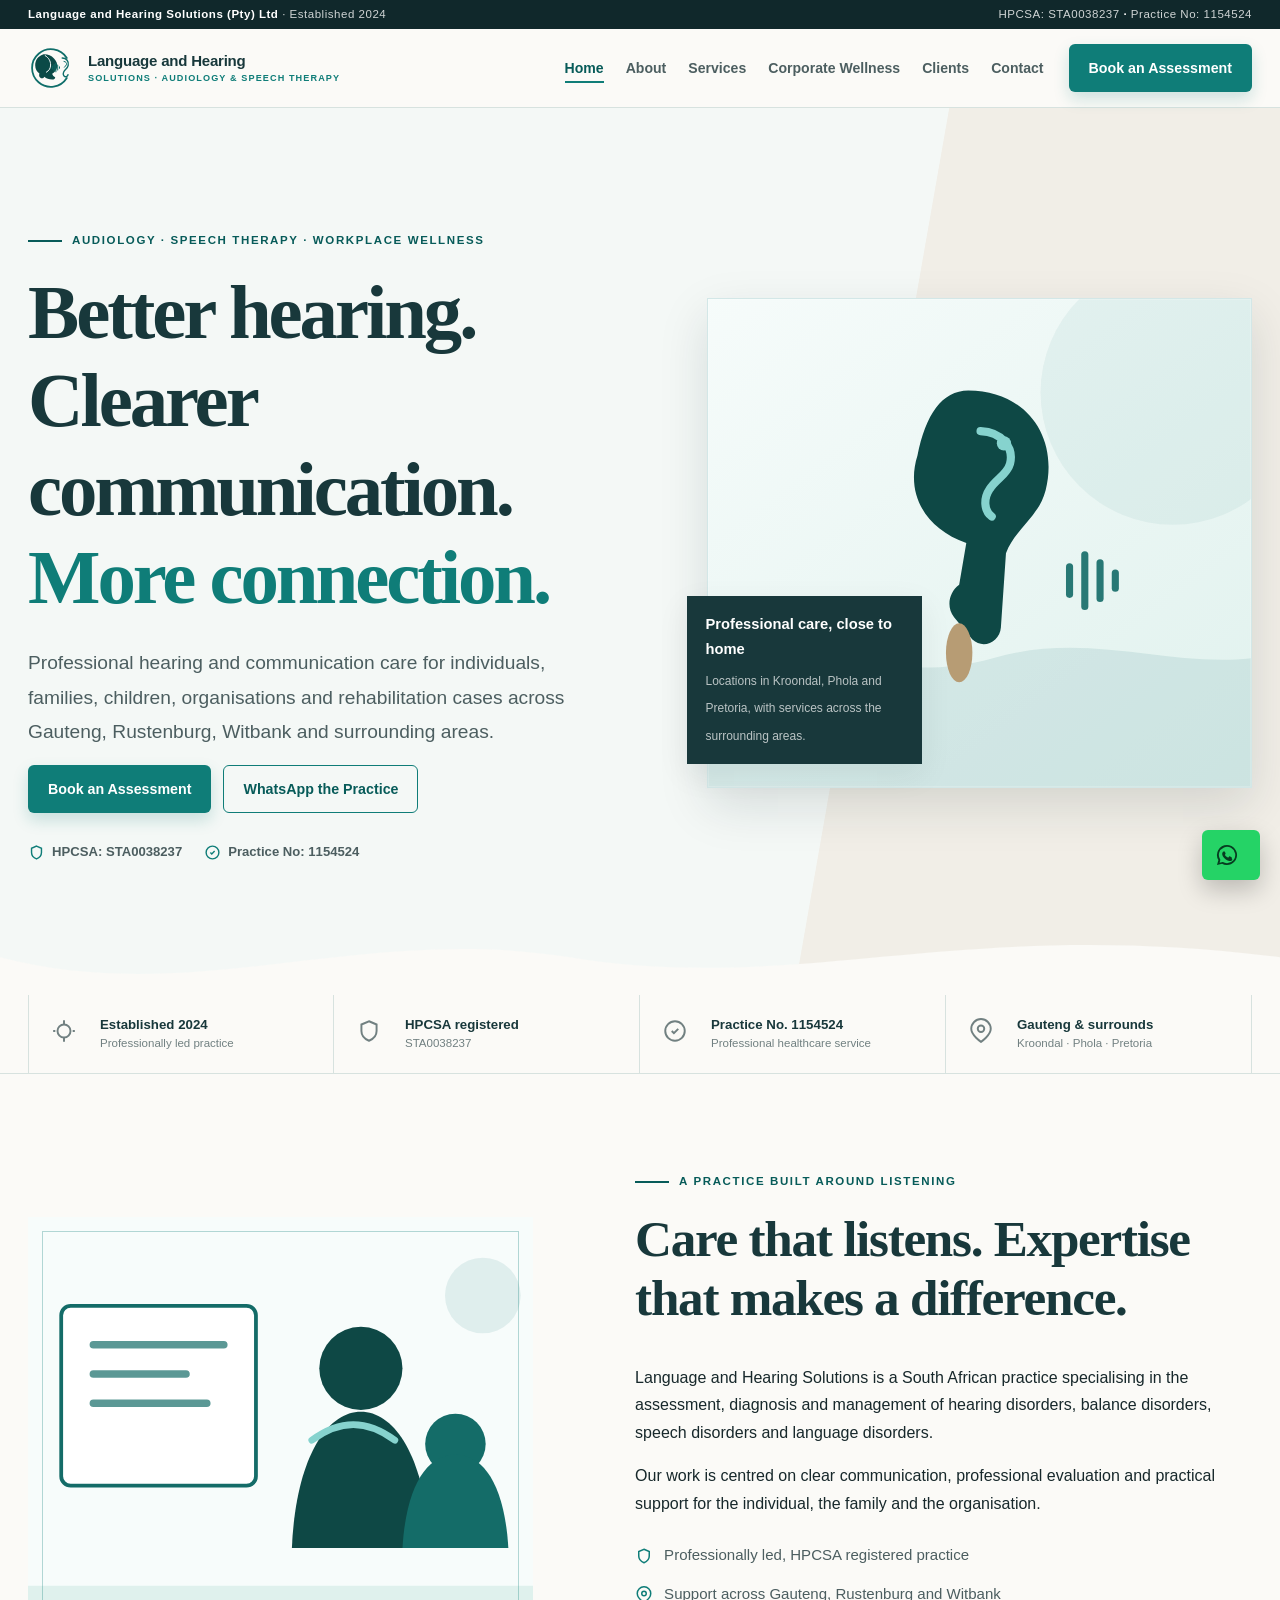
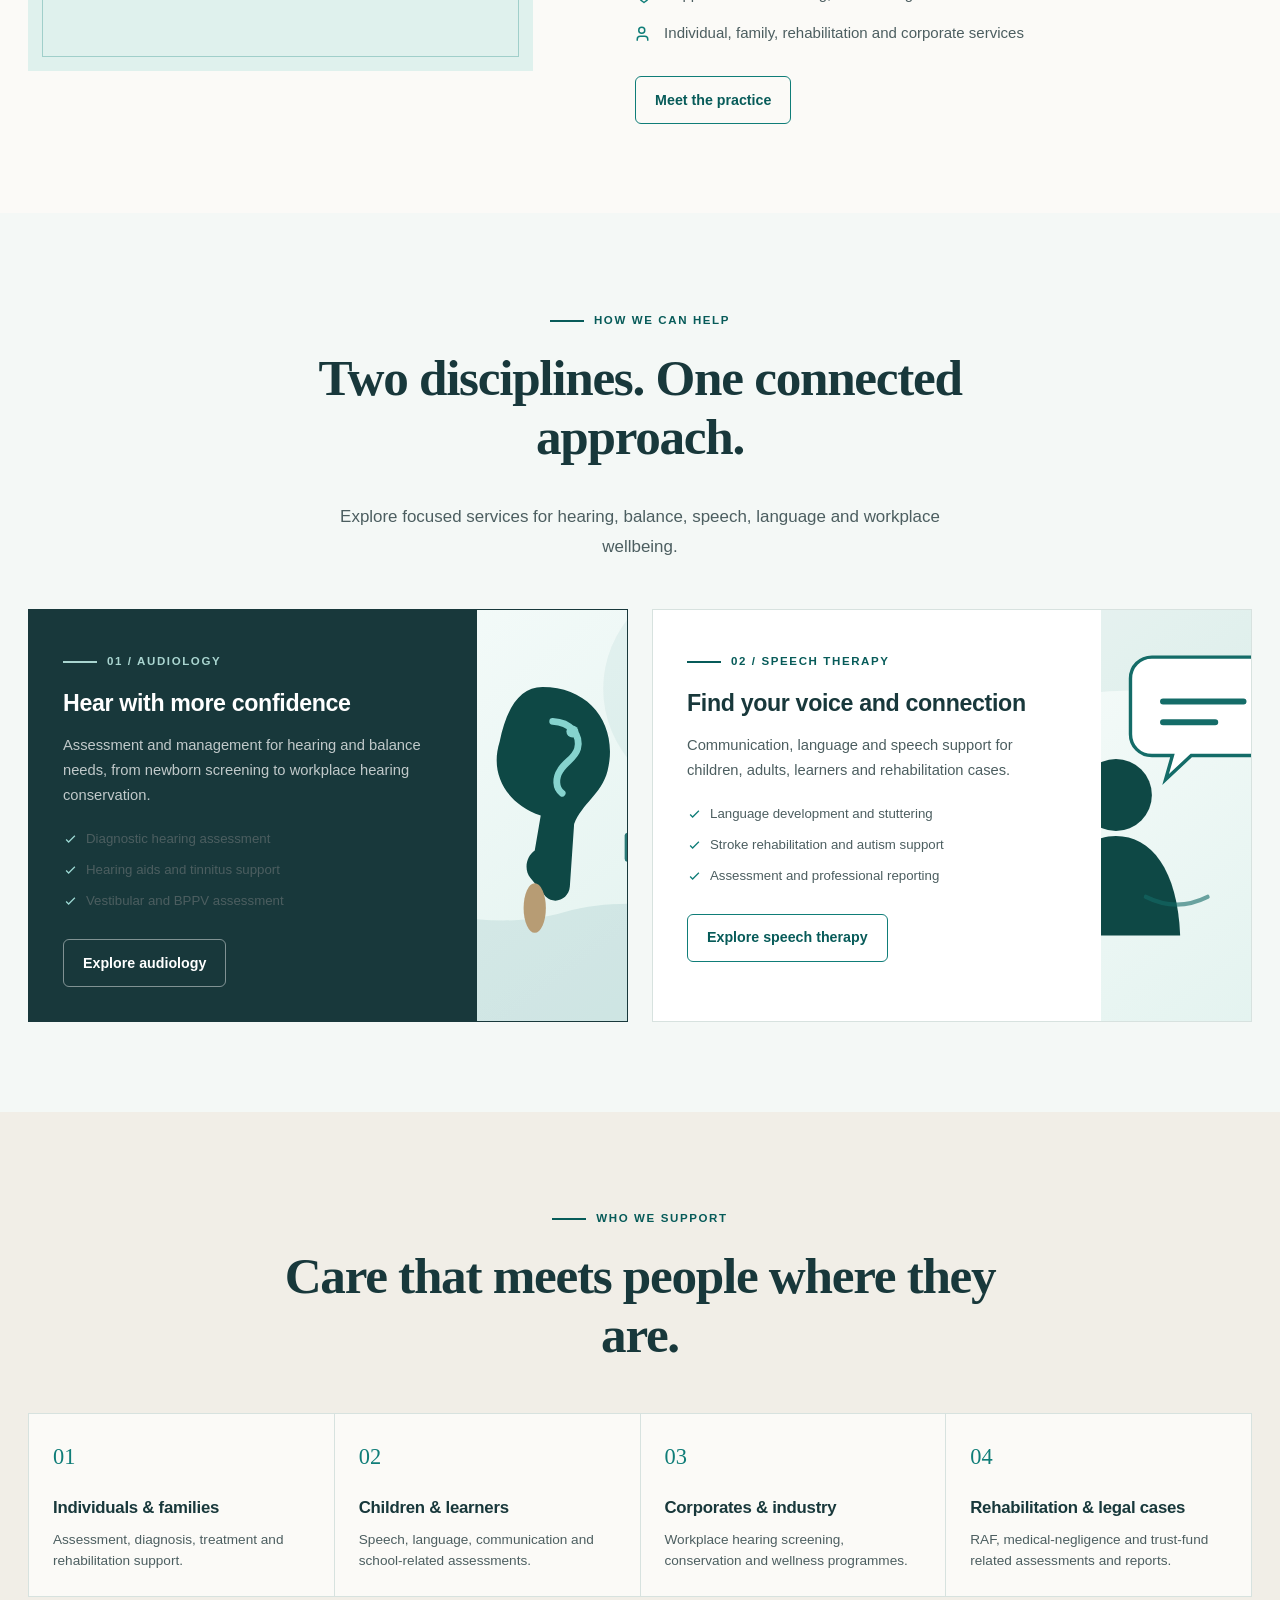
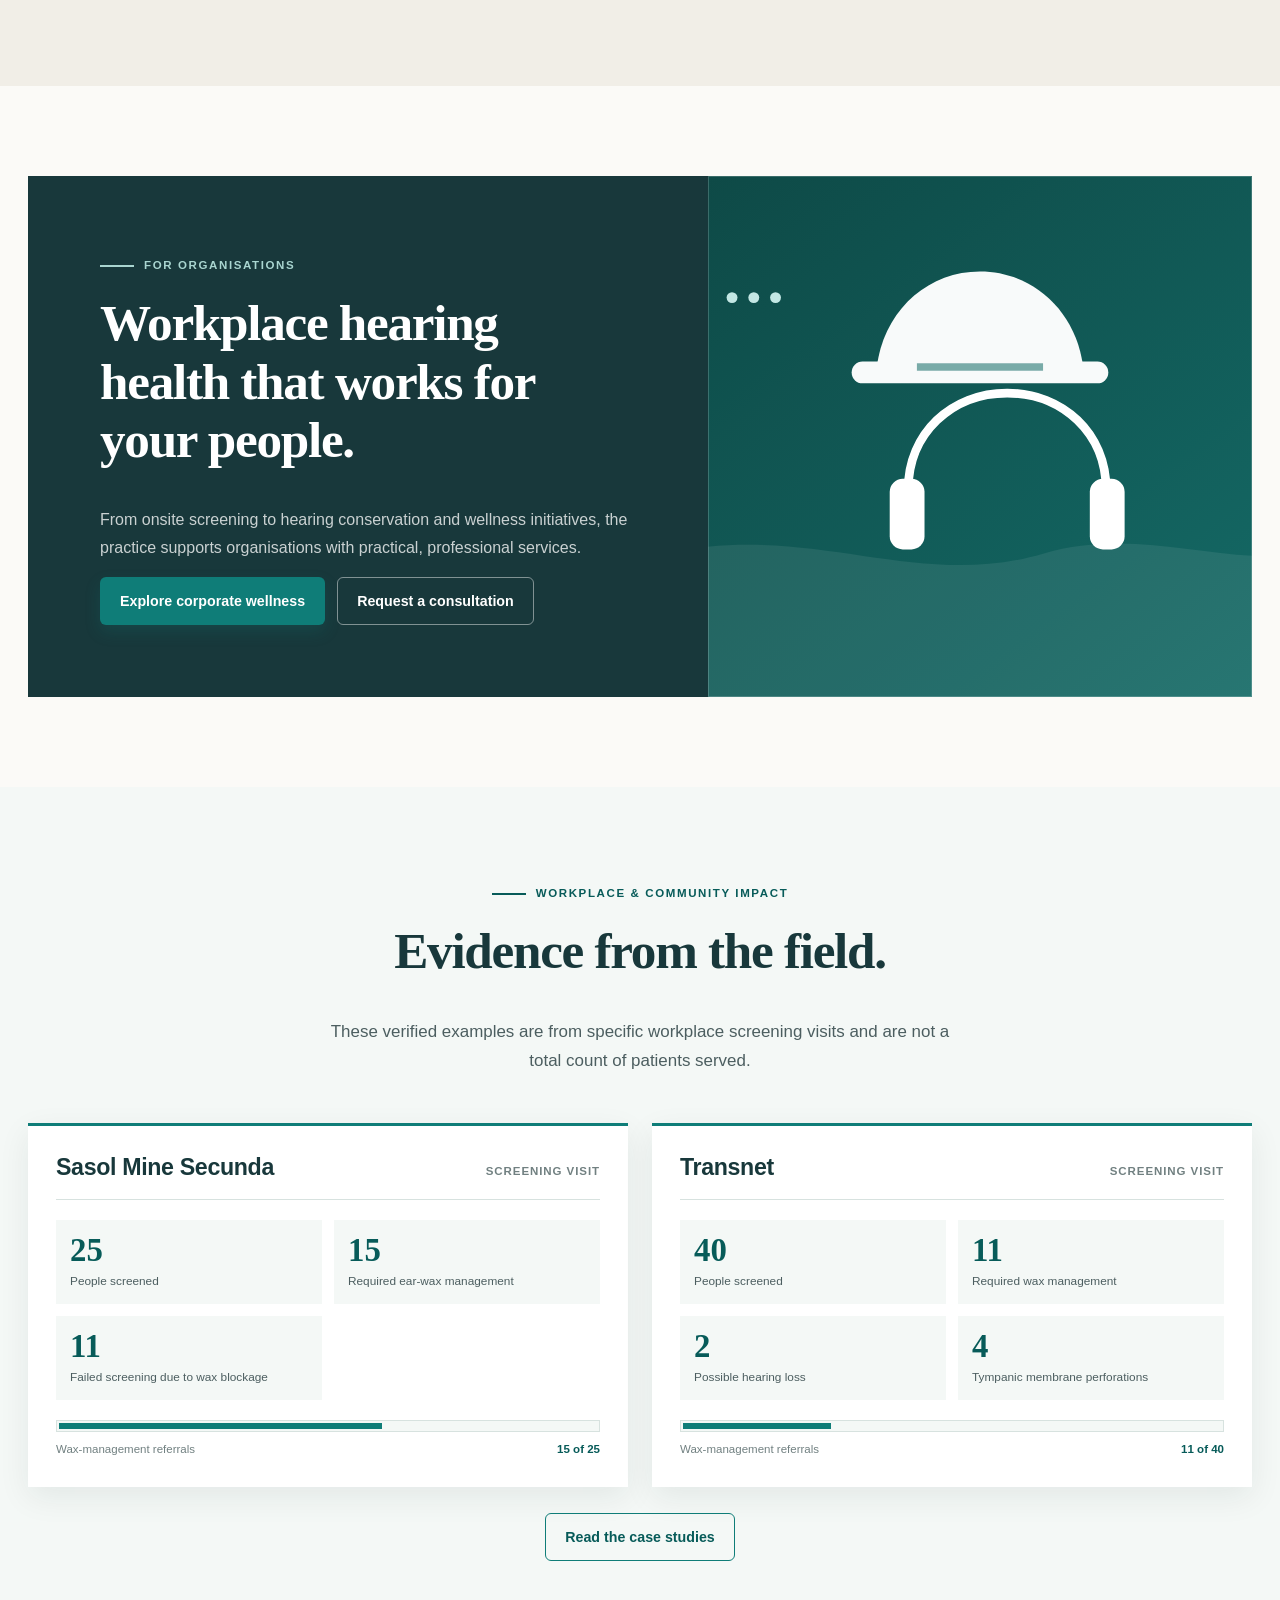
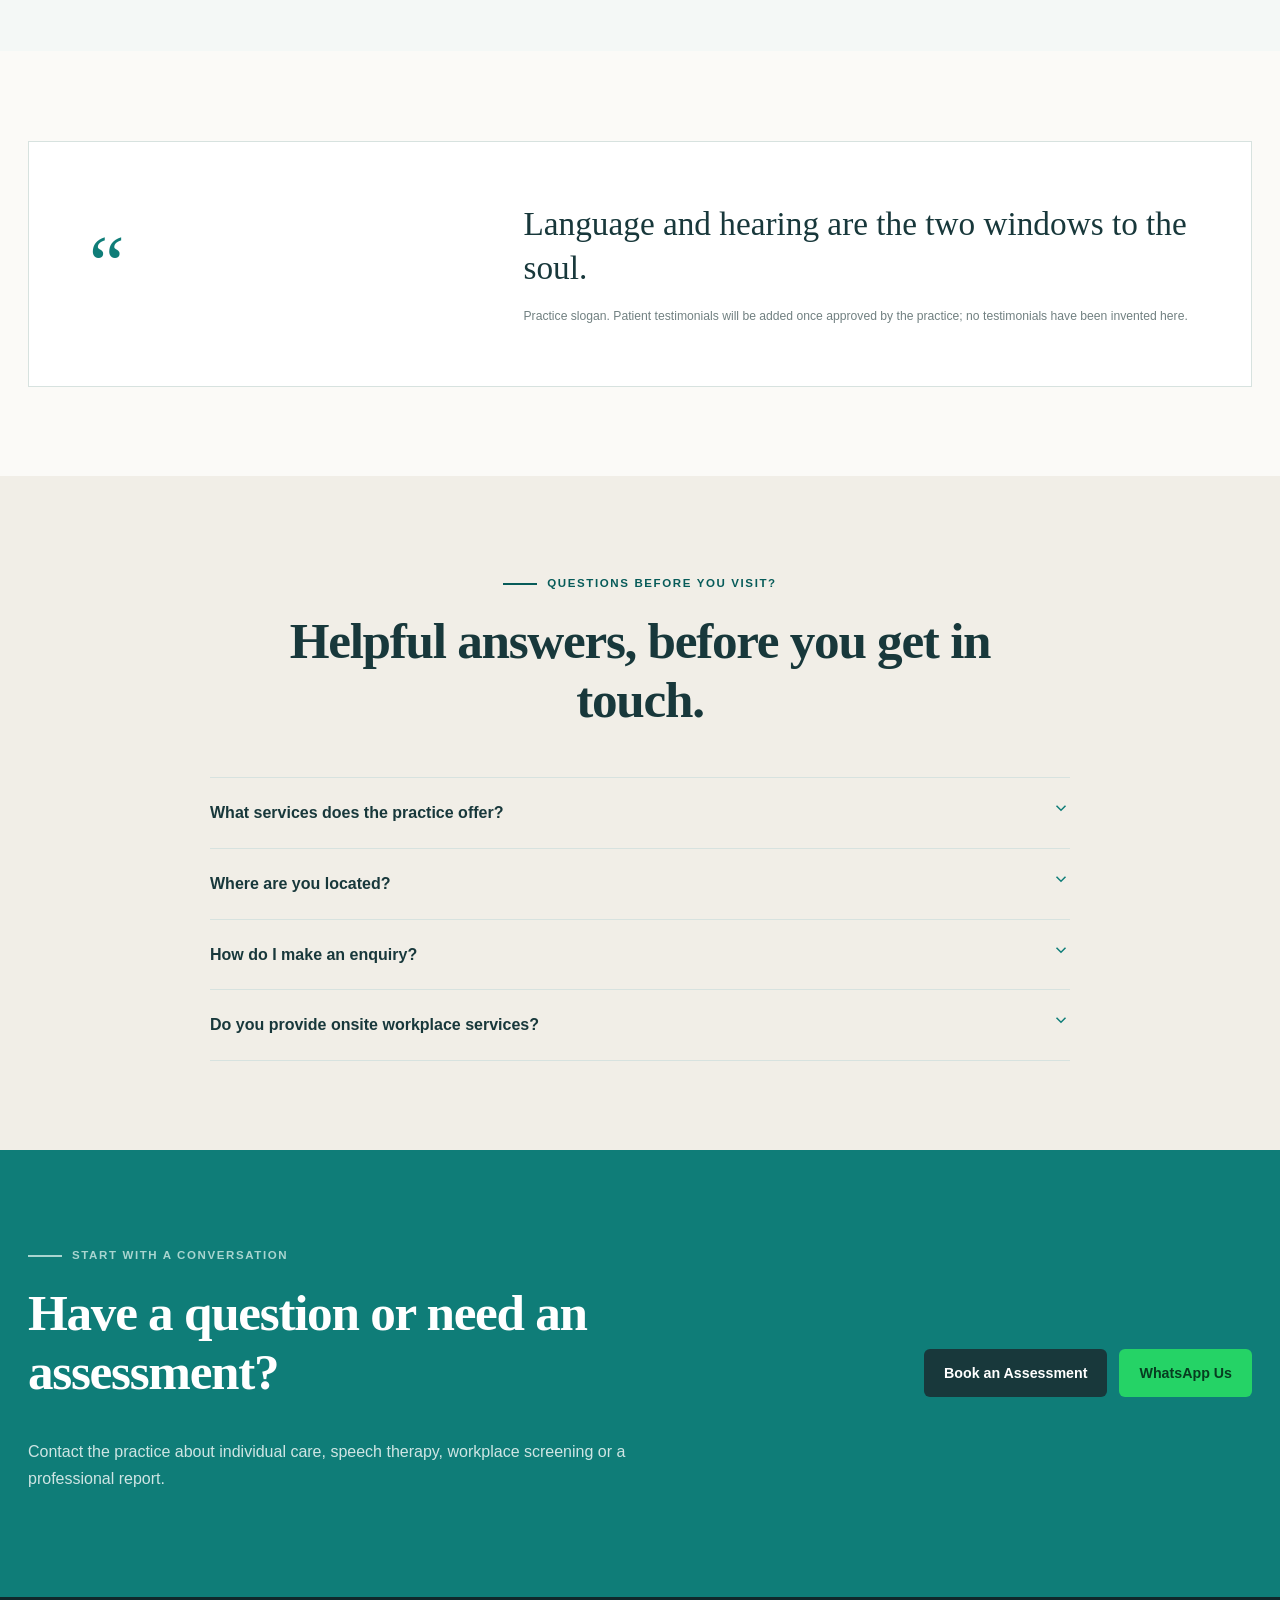
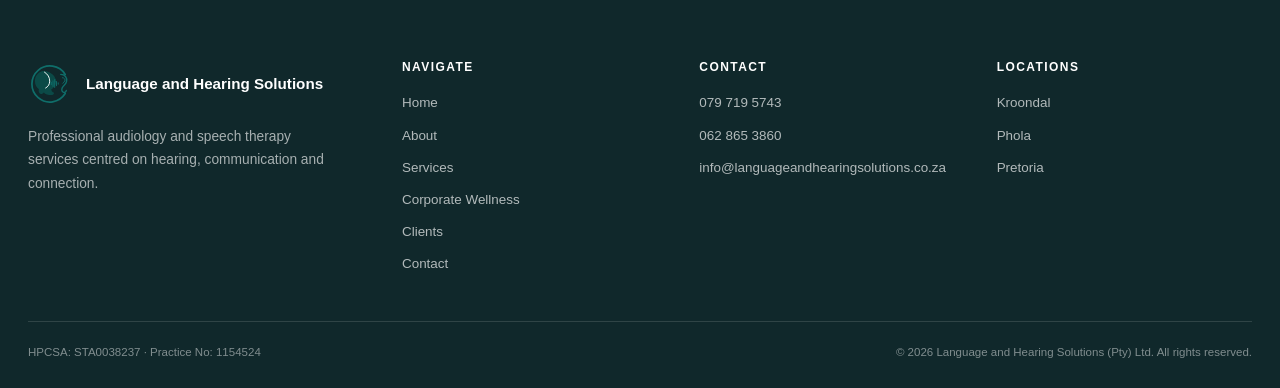
==== commit 70fb29bf: "Refine premium healthcare visual system" ====
--- a/index.html
+++ b/index.html
@@ -88,7 +88,7 @@
 
   <section class="section"><div class="container"><div class="corporate-band reveal"><div class="corporate-band__body"><span class="overline overline--light">For organisations</span><h2>Workplace hearing health that works for your people.</h2><p>From onsite screening to hearing conservation and wellness initiatives, the practice supports organisations with practical, professional services.</p><div class="btn-row"><a class="btn btn--primary" href="corporate-wellness.html">Explore corporate wellness</a><a class="btn btn--outline-light" href="contact.html">Request a consultation</a></div></div><div class="corporate-band__visual"><img src="assets/industrial-visit.svg" alt="Illustration representing onsite workplace hearing screening" width="640" height="480" loading="lazy"></div></div></div></section>
 
-  <section class="section section--mist"><div class="container"><div class="section-head section-head--center reveal"><span class="overline">Workplace &amp; community impact</span><h2>Evidence from the field.</h2><p>These verified examples are from specific workplace screening visits and are not a total count of patients served.</p></div><div class="proof-grid"><article class="proof-card reveal"><div class="proof-card__heading"><h3>Sasol Mine Secunda</h3><span>Screening visit</span></div><div class="metric-grid"><div class="metric"><strong>25</strong><span>People screened</span></div><div class="metric"><strong>15</strong><span>Required ear-wax management</span></div><div class="metric"><strong>11</strong><span>Failed screening due to wax blockage</span></div></div><div class="data-bar"><span style="width:60%"></span></div><div class="data-bar__caption"><span>Wax-management referrals</span><span>15 of 25</span></div></article><article class="proof-card reveal"><div class="proof-card__heading"><h3>Transnet</h3><span>Screening visit</span></div><div class="metric-grid"><div class="metric"><strong>40</strong><span>People screened</span></div><div class="metric"><strong>11</strong><span>Required wax management</span></div><div class="metric"><strong>2</strong><span>Possible hearing loss</span></div><div class="metric"><strong>4</strong><span>Tympanic membrane perforations</span></div></div><div class="data-bar"><span style="width:27.5%"></span></div><div class="data-bar__caption"><span>Wax-management referrals</span><span>11 of 40</span></div></article></div><div class="btn-row" style="margin-top:26px; justify-content:center"><a class="btn btn--outline" href="clients.html">Read the case studies</a></div></div></section>
+  <section class="section section--mist"><div class="container"><div class="section-head section-head--center reveal"><span class="overline">Workplace &amp; community impact</span><h2>Evidence from the field.</h2><p>These verified examples are from specific workplace screening visits and are not a total count of patients served.</p></div><div class="proof-grid"><article class="proof-card reveal"><div class="proof-card__heading"><h3>Sasol Mine Secunda</h3><span>Screening visit</span></div><div class="metric-grid"><div class="metric"><strong>25</strong><span>People screened</span></div><div class="metric"><strong>15</strong><span>Required ear-wax management</span></div><div class="metric"><strong>11</strong><span>Failed screening due to wax blockage</span></div></div><div class="data-bar" role="img" aria-label="15 of 25 screened required ear-wax management"><span style="width:60%"></span></div><div class="data-bar__caption"><span>Wax-management referrals</span><span>15 of 25</span></div></article><article class="proof-card reveal"><div class="proof-card__heading"><h3>Transnet</h3><span>Screening visit</span></div><div class="metric-grid"><div class="metric"><strong>40</strong><span>People screened</span></div><div class="metric"><strong>11</strong><span>Required wax management</span></div><div class="metric"><strong>2</strong><span>Possible hearing loss</span></div><div class="metric"><strong>4</strong><span>Tympanic membrane perforations</span></div></div><div class="data-bar" role="img" aria-label="11 of 40 screened required wax management"><span style="width:27.5%"></span></div><div class="data-bar__caption"><span>Wax-management referrals</span><span>11 of 40</span></div></article></div><div class="btn-row btn-row--center btn-row--spaced"><a class="btn btn--outline" href="clients.html">Read the case studies</a></div></div></section>
 
   <section class="section"><div class="container"><div class="promise reveal"><div class="promise__mark">“</div><div><blockquote>Language and hearing are the two windows to the soul.</blockquote><small>Practice slogan. Patient testimonials will be added once approved by the practice; no testimonials have been invented here.</small></div></div></div></section>
 
--- a/css/style.css
+++ b/css/style.css
@@ -21,8 +21,8 @@
   --success: #176b43;
   --danger: #9d302d;
 
-  --font-sans: "Avenir Next", "Segoe UI", Helvetica, Arial, sans-serif;
-  --font-display: Georgia, "Times New Roman", serif;
+  --font-sans: "Avenir Next", "Helvetica Neue", "Segoe UI", Helvetica, Arial, sans-serif;
+  --font-display: "Iowan Old Style", "Palatino Linotype", Palatino, Georgia, "Times New Roman", serif;
   --body-size: 1rem;
   --body-line: 1.72;
 
@@ -31,8 +31,8 @@
   --header-height: 78px;
   --radius: 10px;
   --radius-lg: 18px;
-  --shadow: 0 14px 38px rgba(16, 40, 43, .09);
-  --shadow-strong: 0 22px 55px rgba(16, 40, 43, .16);
+  --shadow: 0 10px 30px rgba(16, 40, 43, .075);
+  --shadow-strong: 0 18px 46px rgba(16, 40, 43, .13);
   --ease: 220ms ease;
 }
 
@@ -71,7 +71,7 @@
   letter-spacing: -.025em;
 }
 h1, h2 { font-family: var(--font-display); font-weight: 600; }
-h1 { font-size: clamp(2.55rem, 6vw, 5.3rem); }
+h1 { font-size: clamp(2.55rem, 6vw, 5.3rem); letter-spacing: -.04em; }
 h2 { font-size: clamp(2rem, 4vw, 3.45rem); }
 h3 { font-size: clamp(1.15rem, 2vw, 1.45rem); letter-spacing: -.015em; }
 h4 { font-size: 1rem; letter-spacing: .01em; }
@@ -88,8 +88,8 @@
 }
 
 .container { width: min(100% - (var(--gutter) * 2), var(--container)); margin-inline: auto; }
-.section { padding: clamp(68px, 9vw, 126px) 0; }
-.section--tight { padding: clamp(44px, 6vw, 76px) 0; }
+.section { padding: clamp(56px, 7vw, 96px) 0; }
+.section--tight { padding: clamp(40px, 5vw, 64px) 0; }
 .section--mist { background: var(--teal-mist); }
 .section--sand { background: var(--sand); }
 .section--navy { background: var(--navy); color: var(--white); }
@@ -114,6 +114,7 @@
 .site-header { position: sticky; top: 0; z-index: 500; background: rgba(251,250,247,.97); border-bottom: 1px solid var(--line); }
 .header-ribbon { background: var(--navy-deep); color: rgba(255,255,255,.8); font-size: .72rem; letter-spacing: .045em; }
 .header-ribbon__inner { min-height: 29px; display: flex; justify-content: space-between; align-items: center; gap: 18px; }
+.header-ribbon span { overflow-wrap: anywhere; }
 .header-ribbon strong { color: var(--white); font-weight: 700; }
 .nav-shell { min-height: var(--header-height); display: flex; align-items: center; gap: 28px; }
 .brand { display: inline-flex; align-items: center; gap: 12px; color: var(--navy); min-width: 230px; }
@@ -152,6 +153,8 @@
 .btn--whatsapp:hover { background: #1fbd5a; color: #073c20; }
 .btn--block { width: 100%; }
 .btn-row { display: flex; flex-wrap: wrap; gap: 12px; align-items: center; }
+.btn-row--center { justify-content: center; }
+.btn-row--spaced { margin-top: 26px; }
 
 /* Hero systems */
 .home-hero { position: relative; overflow: hidden; padding: clamp(68px, 9vw, 126px) 0 132px; background: var(--teal-mist); }
@@ -165,6 +168,8 @@
 .hero-meta span { display: inline-flex; align-items: center; gap: 7px; }
 .hero-meta svg { color: var(--teal); }
 .hero-art { position: relative; }
+.hero-art__frame img, .page-hero__aside img, .editorial-image img, .service-feature__visual img, .service-intro__image img, .corporate-band__visual img { filter: saturate(.9) contrast(1.02); }
+.hero-art__frame::after, .page-hero__aside::after, .service-intro__image::after, .corporate-band__visual::after { content: ""; position: absolute; inset: 0; border: 1px solid rgba(255,255,255,.18); pointer-events: none; }
 .hero-art__frame { position: relative; aspect-ratio: 1 / .9; overflow: hidden; border: 1px solid rgba(15,125,120,.18); background: var(--white); box-shadow: var(--shadow-strong); }
 .hero-art__frame img { width: 100%; height: 100%; object-fit: cover; }
 .hero-art__label { position: absolute; left: -20px; bottom: 24px; max-width: 235px; padding: 16px 18px; background: var(--navy); color: var(--white); box-shadow: var(--shadow); }
@@ -177,14 +182,14 @@
 .page-hero__grid { position: relative; z-index: 1; display: grid; grid-template-columns: minmax(0, 1fr) minmax(290px, .68fr); gap: 60px; align-items: center; }
 .page-hero h1 { color: var(--white); font-size: clamp(2.45rem, 6vw, 4.6rem); }
 .page-hero p { max-width: 680px; color: rgba(255,255,255,.78); font-size: 1.08rem; }
-.page-hero__aside { justify-self: end; max-width: 360px; }
+.page-hero__aside { position: relative; justify-self: end; max-width: 360px; }
 .page-hero__aside img { width: 100%; border: 1px solid rgba(255,255,255,.2); background: rgba(255,255,255,.08); }
 .page-hero__aside-caption { margin-top: 12px; color: rgba(255,255,255,.58); font-size: .78rem; }
 
 /* Trust rail and editorial structure */
-.trust-rail { border-bottom: 1px solid var(--line); background: var(--white); }
+.trust-rail { border-bottom: 1px solid var(--line); background: var(--warm); }
 .trust-rail__grid { display: grid; grid-template-columns: repeat(4, 1fr); }
-.trust-item { min-height: 88px; display: flex; align-items: center; gap: 13px; padding: 18px 22px; border-right: 1px solid var(--line); }
+.trust-item { min-height: 78px; display: flex; align-items: center; gap: 13px; padding: 16px 22px; border-right: 1px solid var(--line); }
 .trust-item:first-child { border-left: 1px solid var(--line); }
 .trust-item__icon { display: grid; place-items: center; flex: 0 0 auto; width: 36px; height: 36px; color: var(--teal); }
 .trust-item strong { display: block; color: var(--navy); font-size: .83rem; line-height: 1.2; }
@@ -224,10 +229,11 @@
 .corporate-band__body { padding: clamp(34px, 6vw, 72px); }
 .corporate-band__body h2 { color: var(--white); }
 .corporate-band__body p { color: rgba(255,255,255,.77); }
-.corporate-band__visual { min-height: 350px; background: var(--teal); }
+.corporate-band__visual { position: relative; min-height: 350px; background: var(--teal); }
 .corporate-band__visual img { width: 100%; height: 100%; object-fit: cover; }
 .proof-grid { display: grid; grid-template-columns: repeat(2, 1fr); gap: 24px; }
-.proof-card { border-top: 3px solid var(--teal); padding: 30px; background: var(--white); box-shadow: var(--shadow); }
+.proof-card { border-top: 3px solid var(--teal); padding: 28px; background: var(--white); box-shadow: var(--shadow); }
+.proof-card:hover { box-shadow: var(--shadow-strong); }
 .proof-card__heading { display: flex; justify-content: space-between; gap: 16px; align-items: baseline; border-bottom: 1px solid var(--line); padding-bottom: 17px; margin-bottom: 20px; }
 .proof-card__heading h3 { margin: 0; }
 .proof-card__heading span { color: var(--muted); font-size: .72rem; font-weight: 800; letter-spacing: .08em; text-transform: uppercase; }
@@ -235,12 +241,14 @@
 .metric { padding: 14px; background: var(--teal-mist); }
 .metric strong { display: block; color: var(--teal-dark); font-family: var(--font-display); font-size: 2.05rem; line-height: 1; }
 .metric span { display: block; margin-top: 7px; color: var(--ink-soft); font-size: .74rem; line-height: 1.35; }
-.data-bar { height: 7px; margin-top: 20px; background: var(--teal-pale); }
+.data-bar { position: relative; height: 12px; margin-top: 20px; padding: 2px; border: 1px solid var(--line); background: var(--teal-mist); }
 .data-bar span { display: block; height: 100%; background: var(--teal); }
-.data-bar__caption { display: flex; justify-content: space-between; gap: 10px; margin-top: 7px; color: var(--muted); font-size: .72rem; }
+.data-bar__caption { display: flex; justify-content: space-between; gap: 10px; margin-top: 8px; color: var(--muted); font-size: .72rem; }
+.data-bar__caption span:last-child { color: var(--teal-dark); font-weight: 800; }
 
 /* Testimonials / promise / FAQ */
 .promise { display: grid; grid-template-columns: .75fr 1.25fr; gap: 34px; align-items: center; padding: clamp(30px, 5vw, 60px); border: 1px solid var(--line); background: var(--white); }
+.promise--spaced { margin-top: 42px; }
 .promise__mark { color: var(--teal); font-family: var(--font-display); font-size: 5rem; line-height: .6; }
 .promise blockquote { margin: 0; color: var(--navy); font-family: var(--font-display); font-size: clamp(1.35rem, 2.6vw, 2.1rem); line-height: 1.35; }
 .promise small { display: block; margin-top: 16px; color: var(--muted); font-family: var(--font-sans); font-size: .76rem; line-height: 1.5; }
@@ -259,7 +267,7 @@
 .directory__item h3 { margin: 0; font-size: 1.05rem; }
 .directory__item p { margin: 0; color: var(--ink-soft); font-size: .9rem; }
 .service-intro { display: grid; grid-template-columns: minmax(0, 1fr) minmax(260px, .65fr); gap: 50px; align-items: center; margin-bottom: 52px; }
-.service-intro__image { overflow: hidden; aspect-ratio: 1.35 / 1; background: var(--teal-pale); }
+.service-intro__image { position: relative; overflow: hidden; aspect-ratio: 1.35 / 1; background: var(--teal-pale); }
 .service-intro__image img { width: 100%; height: 100%; object-fit: cover; }
 .delivery-grid { display: grid; grid-template-columns: repeat(3, 1fr); border-top: 1px solid var(--line); border-left: 1px solid var(--line); }
 .delivery-item { padding: 28px; border-right: 1px solid var(--line); border-bottom: 1px solid var(--line); }
@@ -298,6 +306,7 @@
 .form-card { padding: clamp(26px, 4vw, 42px); border: 1px solid var(--line); background: var(--white); box-shadow: var(--shadow); }
 .form-card h2 { font-size: 2rem; }
 .form-note { margin-bottom: 25px; padding: 13px 15px; border-left: 3px solid var(--teal); background: var(--teal-mist); color: var(--ink-soft); font-size: .8rem; }
+.form-note--spaced { margin-top: 28px; }
 .form-grid { display: grid; grid-template-columns: repeat(2, 1fr); gap: 18px; }
 .field { display: flex; flex-direction: column; gap: 7px; }
 .field--full { grid-column: 1 / -1; }
@@ -362,8 +371,8 @@
   .header-ribbon__inner { min-height: 27px; }
   .header-ribbon__inner span:last-child { display: none; }
   .nav-toggle { display: grid; place-items: center; margin-left: auto; }
-  .main-nav { position: fixed; top: calc(var(--header-height) + 27px); right: 0; left: 0; display: block; max-height: 0; overflow: hidden; background: var(--warm); border-bottom: 1px solid var(--line); box-shadow: var(--shadow); transition: max-height 300ms ease; }
-  .main-nav.is-open { max-height: calc(100vh - var(--header-height) - 27px); overflow-y: auto; }
+  .main-nav { position: absolute; top: 100%; right: 0; left: 0; display: block; max-height: 0; overflow: hidden; background: var(--warm); border-bottom: 1px solid var(--line); box-shadow: var(--shadow); transition: max-height 300ms ease; }
+  .main-nav.is-open { max-height: calc(100vh - var(--header-height)); overflow-y: auto; }
   .nav-links { display: grid; gap: 0; padding: 10px var(--gutter); }
   .nav-links a { display: block; padding: 15px 3px; border-bottom: 1px solid var(--line); font-size: .95rem; }
   .nav-links a::after { display: none; }
@@ -384,9 +393,19 @@
   .case-study { grid-template-columns: 1fr; }
   .case-study__intro { min-height: 210px; }
 }
+@media (min-width: 701px) and (max-width: 900px) {
+  .home-hero__grid, .page-hero__grid { grid-template-columns: minmax(0, 1fr) minmax(250px, .72fr); gap: 34px; }
+  .editorial-grid, .editorial-grid--reverse { grid-template-columns: minmax(0, 1fr) minmax(0, 1fr); gap: 34px; }
+  .editorial-grid--reverse > :first-child { order: 2; }
+  .service-feature-grid, .proof-grid, .contact-layout { grid-template-columns: repeat(2, 1fr); }
+  .corporate-band { grid-template-columns: minmax(0, 1fr) minmax(230px, .72fr); }
+  .corporate-band__visual { min-height: 100%; order: 0; }
+  .contact-methods, .location-grid, .delivery-grid { grid-template-columns: repeat(2, 1fr); }
+  .page-hero__aside { justify-self: end; max-width: 330px; }
+}
 @media (max-width: 700px) {
-  body { padding-bottom: 64px; }
-  .section { padding: 62px 0; }
+  body { padding-bottom: calc(64px + env(safe-area-inset-bottom)); }
+  .section { padding: 56px 0; }
   .home-hero { padding-top: 62px; padding-bottom: 108px; }
   .home-hero::before { width: 75%; height: 45%; }
   .hero-art__label { left: 12px; bottom: 12px; }
@@ -410,21 +429,24 @@
   .final-cta .btn-row { margin-top: 22px; }
   .footer-grid { grid-template-columns: repeat(2, 1fr); gap: 30px 20px; }
   .footer-grid > :first-child { grid-column: 1 / -1; }
-  .mobile-actions { position: fixed; z-index: 550; right: 0; bottom: 0; left: 0; display: grid; grid-template-columns: 1fr 1fr; padding: 8px; gap: 8px; background: rgba(251,250,247,.97); border-top: 1px solid var(--line); box-shadow: 0 -7px 20px rgba(16,40,43,.08); }
+  .mobile-actions { position: fixed; z-index: 550; right: 0; bottom: 0; left: 0; display: grid; grid-template-columns: 1fr 1fr; padding: 8px; padding-bottom: calc(8px + env(safe-area-inset-bottom)); gap: 8px; background: rgba(251,250,247,.97); border-top: 1px solid var(--line); box-shadow: 0 -7px 20px rgba(16,40,43,.08); }
   .mobile-actions .btn { min-height: 44px; padding: 11px 12px; font-size: .78rem; }
-  .whatsapp-float { right: 12px; bottom: 74px; }
-  .whatsapp-float span { display: none; }
+  .whatsapp-float { display: none; }
 }
 @media (max-width: 390px) {
+  .header-ribbon { font-size: .63rem; }
+  .header-ribbon__inner { min-width: 0; white-space: nowrap; }
+  .header-ribbon__inner span:first-child { overflow: hidden; text-overflow: ellipsis; }
   h1 { font-size: 2.35rem; }
   .brand { gap: 8px; min-width: 0; }
   .brand img { width: 42px; height: 42px; }
   .brand__name { font-size: .78rem; }
-  .brand__name small { font-size: .49rem; letter-spacing: .08em; }
+  .brand__name small { display: none; }
   .hero-meta { display: grid; gap: 8px; }
-  .btn-row { align-items: stretch; flex-direction: column; }
-  .btn-row .btn { width: 100%; }
-  .metric-grid, .case-study__metrics { grid-template-columns: 1fr 1fr; }
+  .home-hero .btn-row, .page-hero .btn-row, .final-cta .btn-row { align-items: stretch; flex-direction: column; }
+  .home-hero .btn-row .btn, .page-hero .btn-row .btn, .final-cta .btn-row .btn { width: 100%; }
+  .metric-grid, .case-study__metrics { grid-template-columns: 1fr; }
+  .data-bar__caption { align-items: flex-start; flex-direction: column; gap: 3px; }
 }
 @media (prefers-reduced-motion: reduce) {
   html.js .reveal { opacity: 1; transform: none; transition: none; }
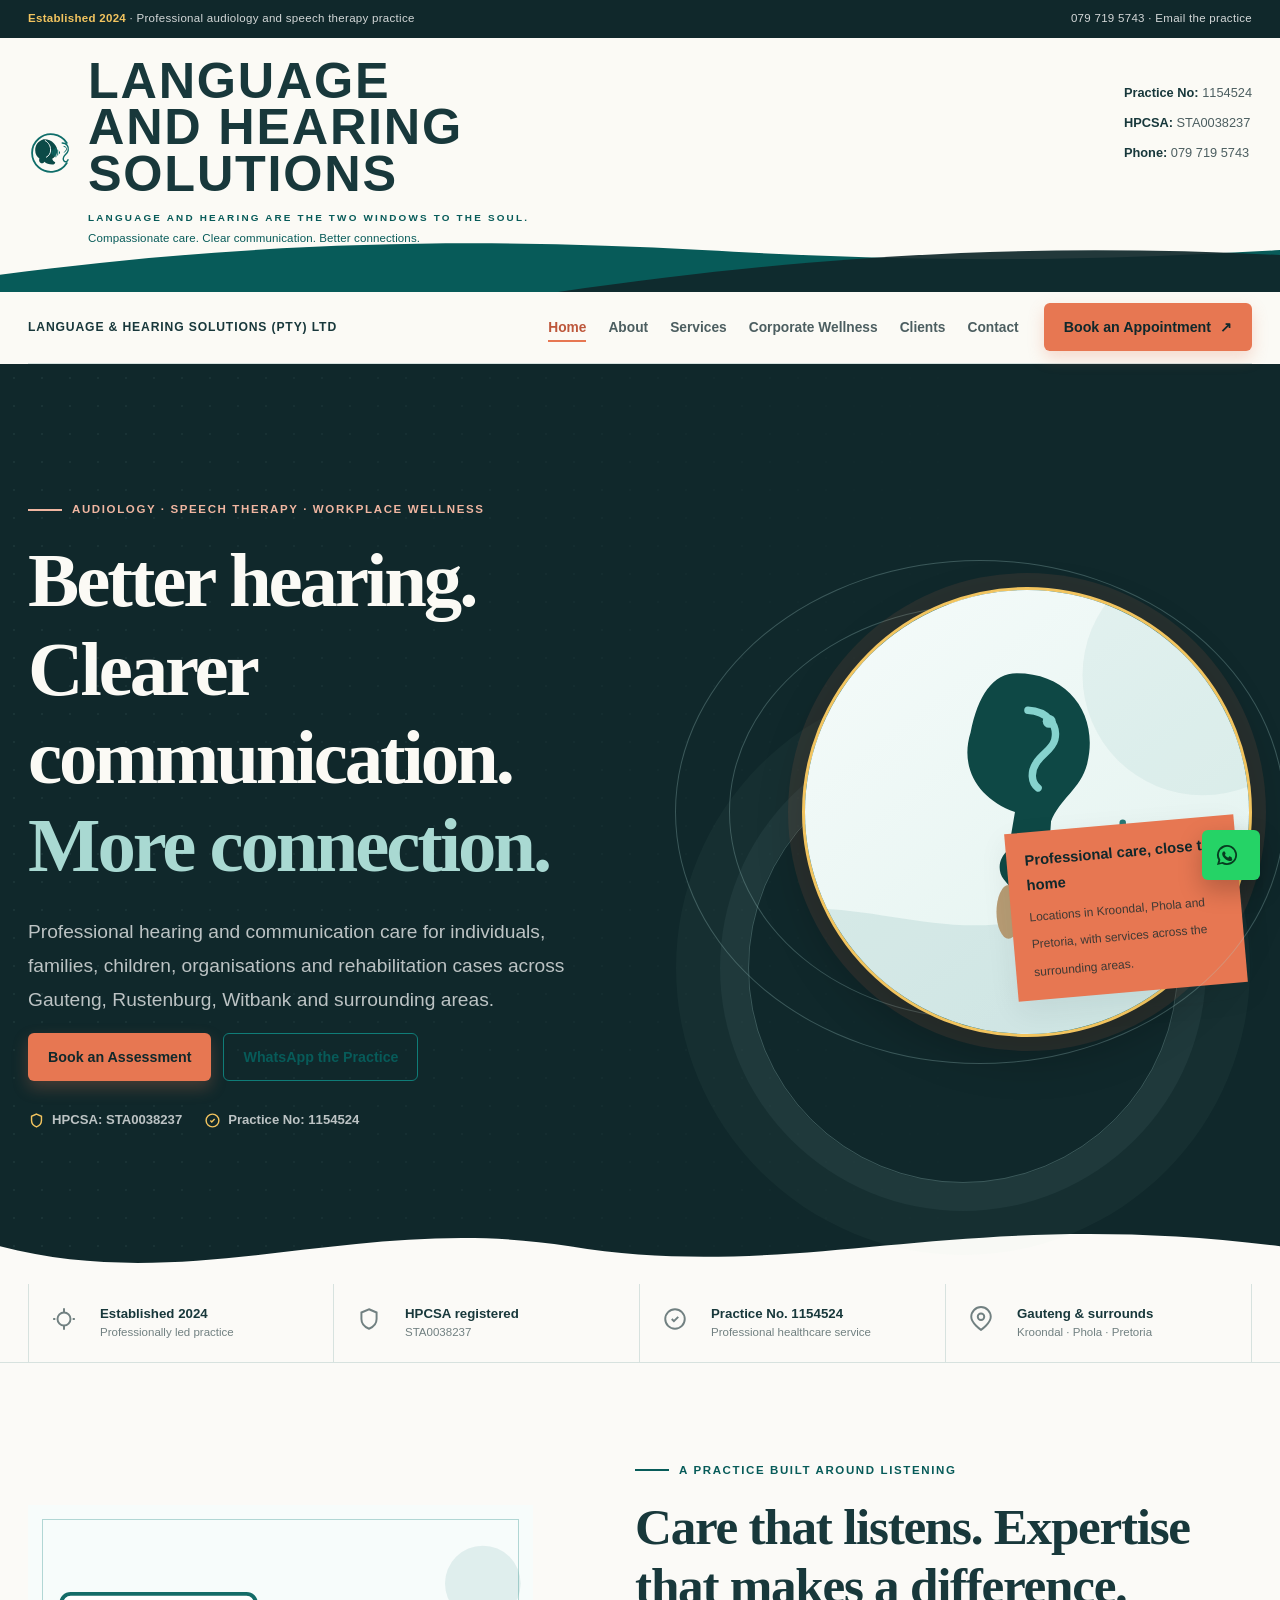
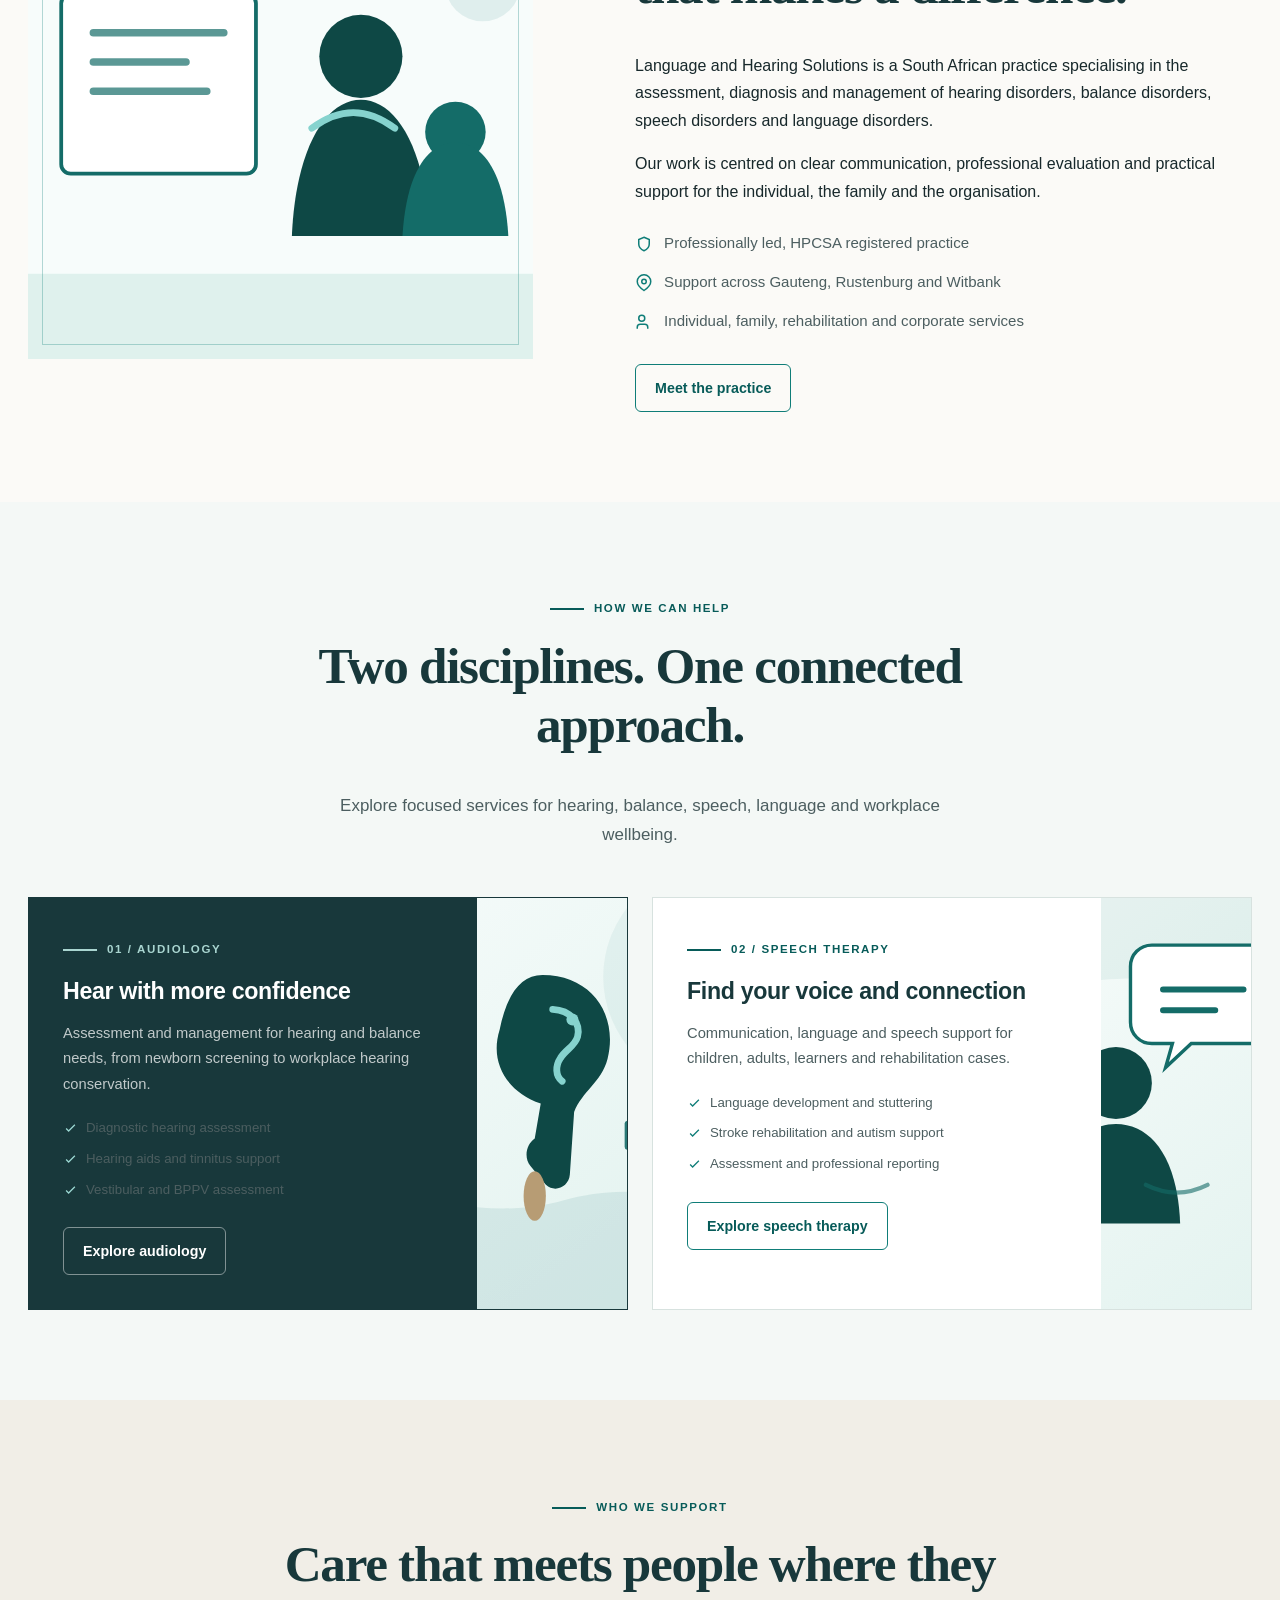
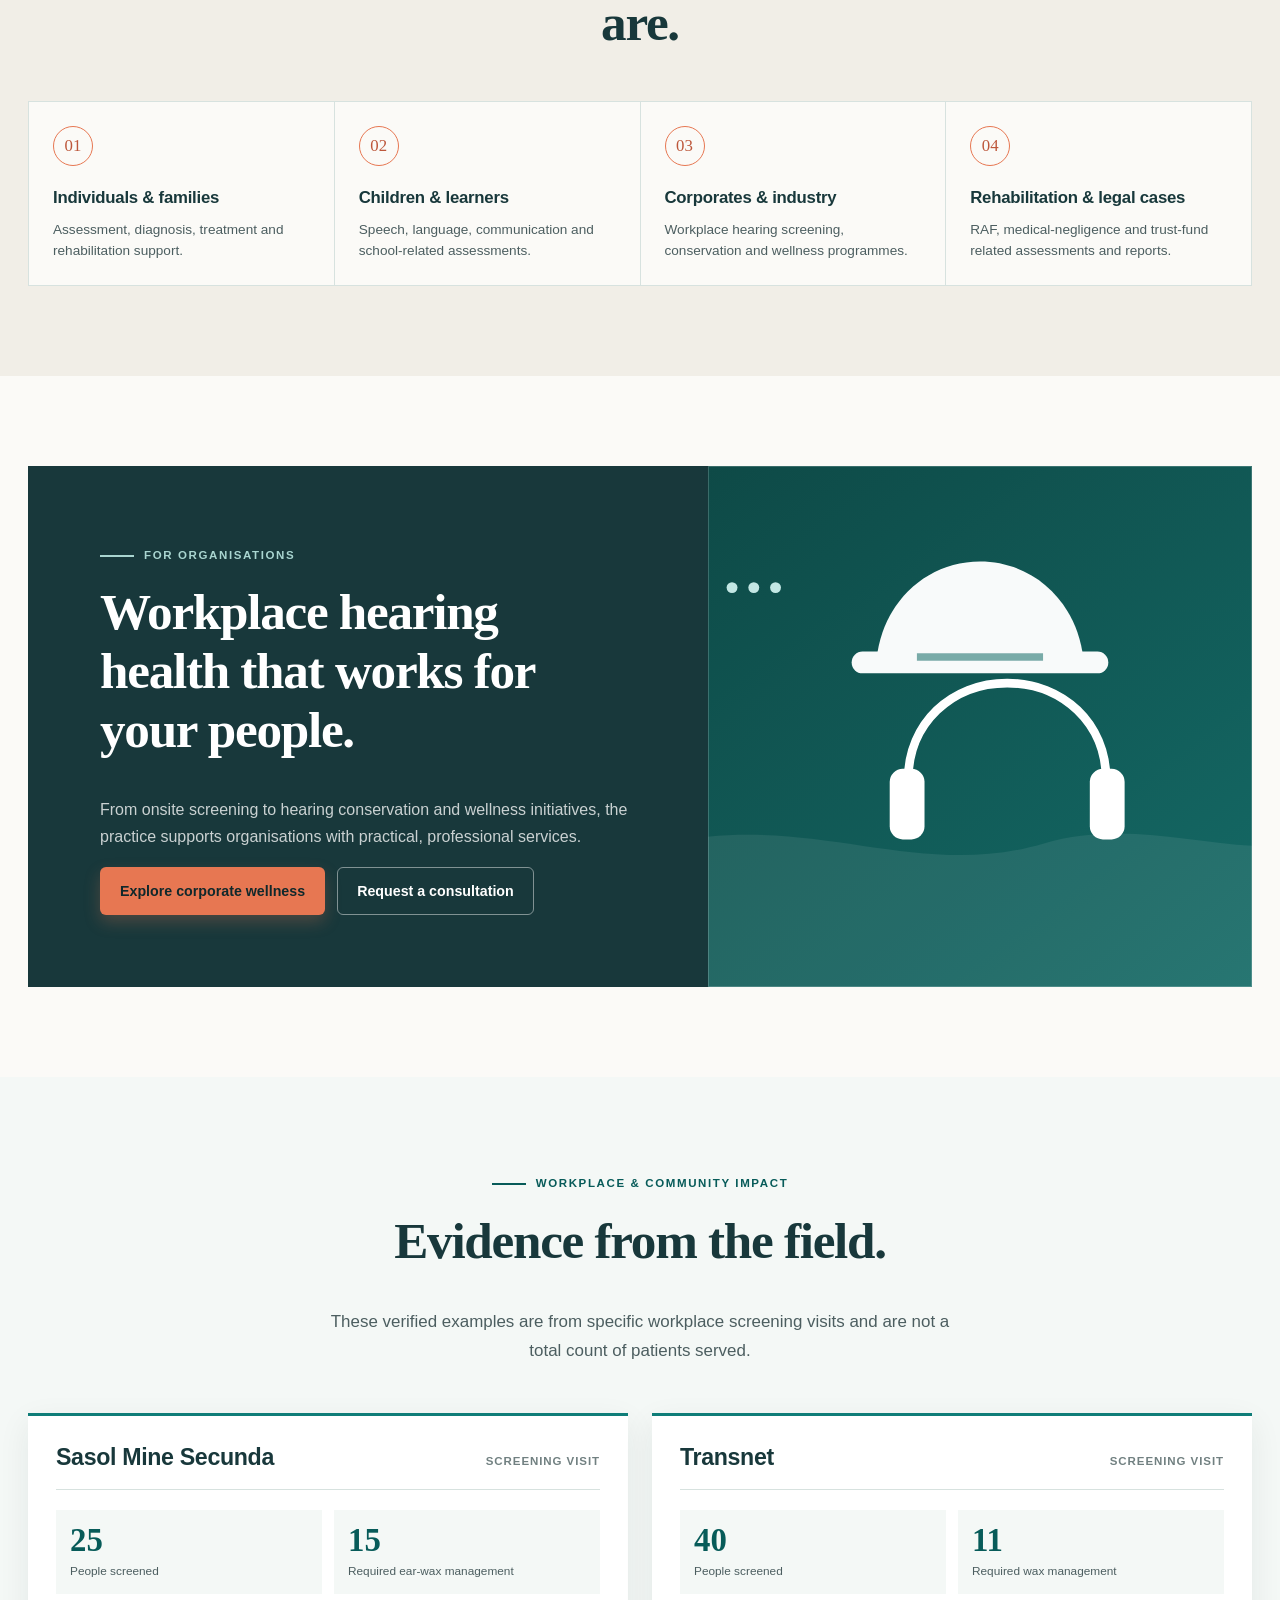
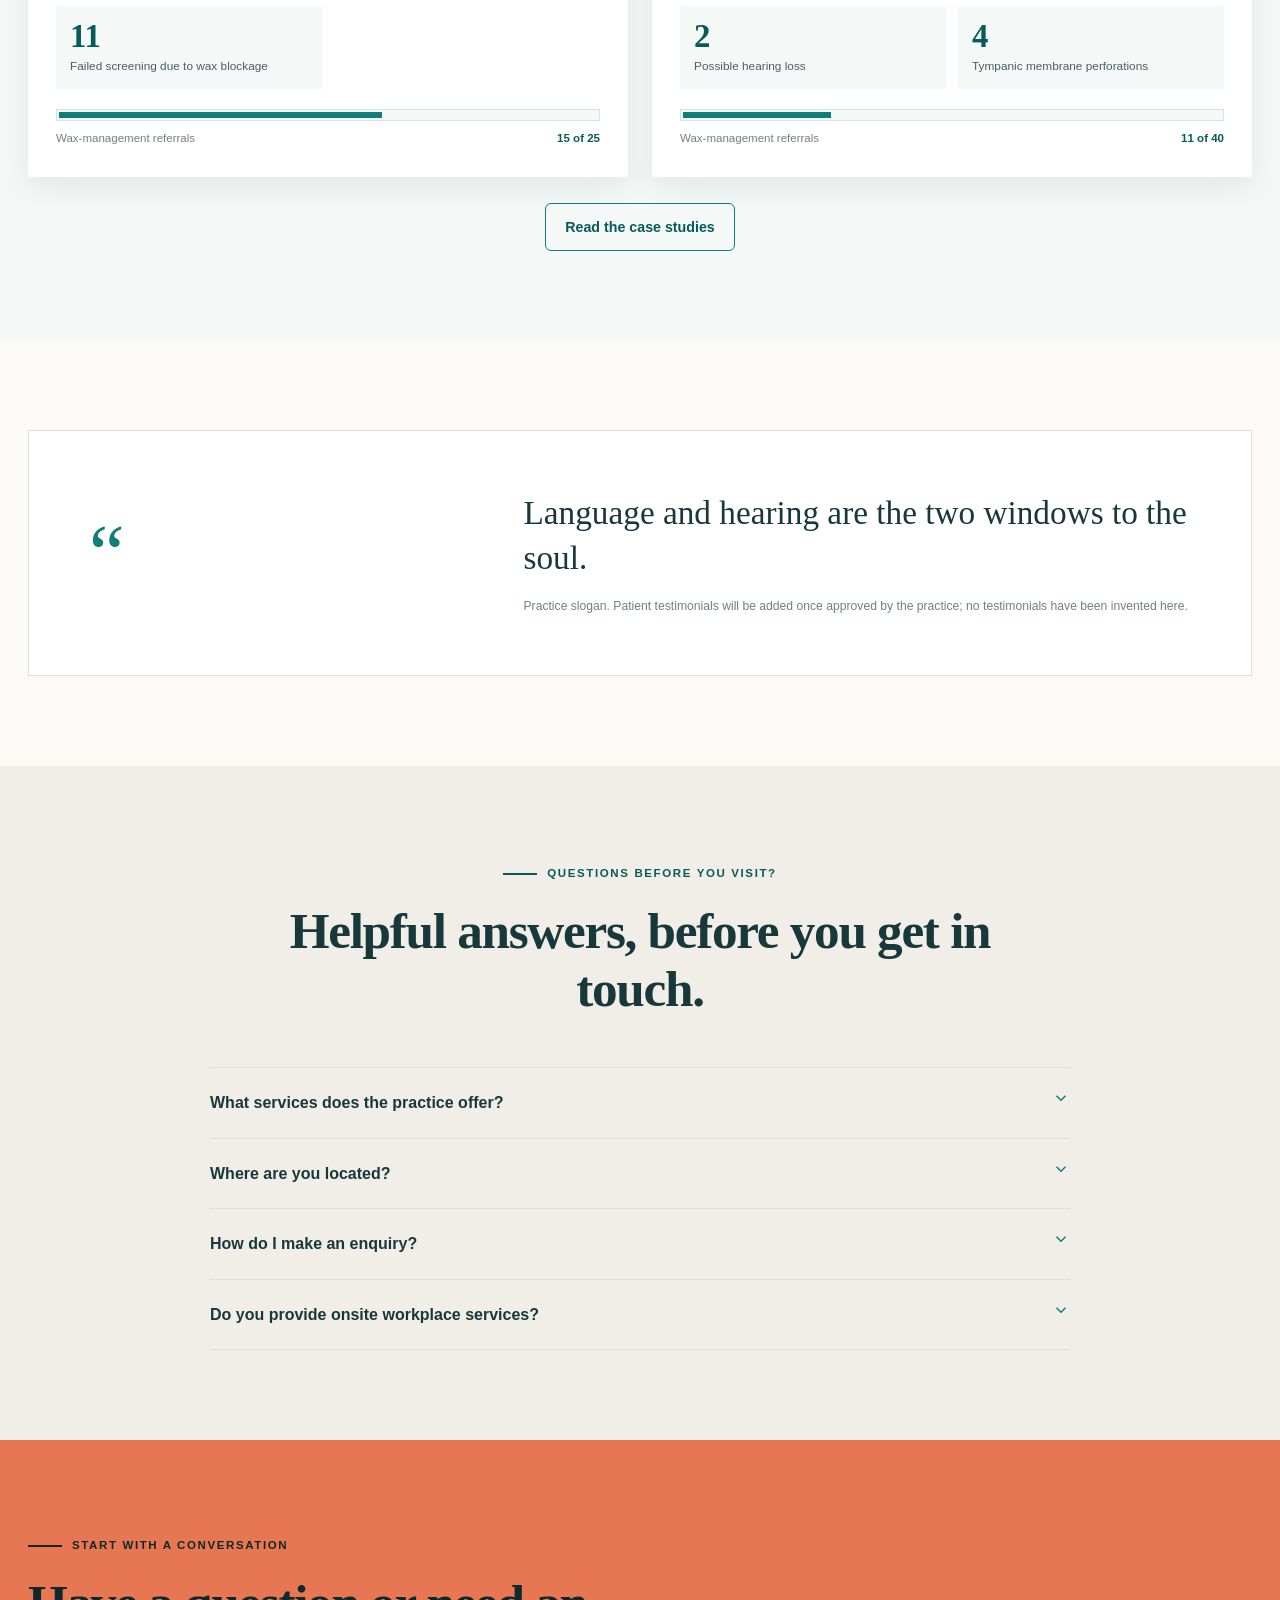
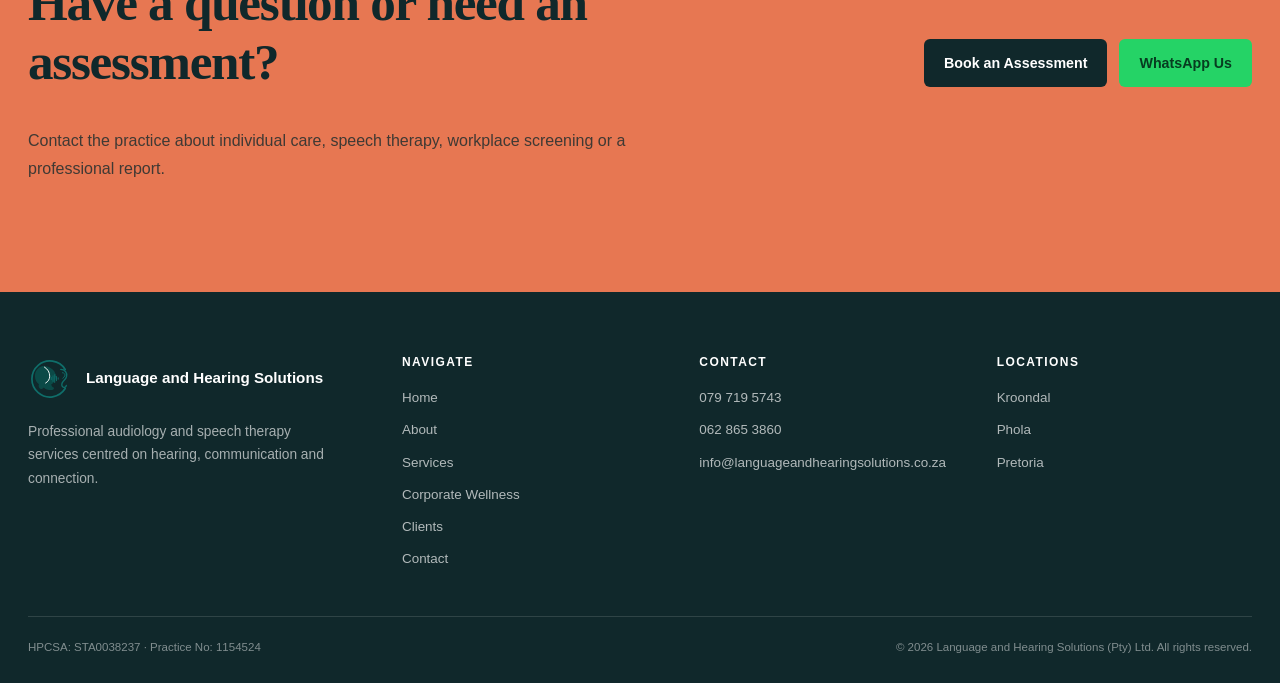
==== commit 5b7f1ed6: "Elevate presentation to match client-supplied reference - Add branded cream masthead with stacked wo" ====
--- a/index.html
+++ b/index.html
@@ -32,15 +32,9 @@
 <body>
 <a class="skip-link" href="#main-content">Skip to main content</a>
 <header class="site-header">
-  <div class="header-ribbon"><div class="container header-ribbon__inner"><span><strong>Language and Hearing Solutions (Pty) Ltd</strong> · Established 2024</span><span>HPCSA: STA0038237 <strong>·</strong> Practice No: 1154524</span></div></div>
-  <div class="container nav-shell">
-    <a class="brand" href="index.html"><img src="assets/logo.svg" alt="Language and Hearing Solutions logo" width="48" height="48"><span class="brand__name">Language and Hearing<small>Solutions · Audiology &amp; Speech Therapy</small></span></a>
-    <button class="nav-toggle" type="button" aria-expanded="false" aria-controls="main-nav" aria-label="Open menu"><span class="nav-toggle__lines"></span></button>
-    <nav class="main-nav" id="main-nav" aria-label="Primary navigation">
-      <ul class="nav-links"><li><a href="index.html">Home</a></li><li><a href="about.html">About</a></li><li><a href="services.html">Services</a></li><li><a href="corporate-wellness.html">Corporate Wellness</a></li><li><a href="clients.html">Clients</a></li><li><a href="contact.html">Contact</a></li></ul>
-      <div class="header-cta"><a class="btn btn--primary" href="contact.html">Book an Assessment</a></div>
-    </nav>
-  </div>
+  <div class="header-ribbon"><div class="container header-ribbon__inner"><span><strong>Established 2024</strong> · Professional audiology and speech therapy practice</span><span><a href="tel:+27797195743">079 719 5743</a> · <a href="mailto:info@languageandhearingsolutions.co.za">Email the practice</a></span></div></div>
+  <div class="brand-masthead"><div class="container brand-masthead__inner"><a class="brand brand--masthead" href="index.html"><img src="assets/logo.svg" alt="Language and Hearing Solutions logo" width="72" height="72"><span class="brand__name">Language<br>and Hearing<br>Solutions<small>Language and hearing are the two windows to the soul.</small><em>Compassionate care. Clear communication. Better connections.</em></span></a><div class="brand-masthead__credentials"><span><strong>Practice No:</strong> 1154524</span><span><strong>HPCSA:</strong> STA0038237</span><span><strong>Phone:</strong> 079 719 5743</span></div></div><svg class="brand-masthead__wave" viewBox="0 0 1440 80" preserveAspectRatio="none" aria-hidden="true"><path d="M0 58C280 18 530 12 790 28c280 17 450 12 650 0v52H0Z"/><path d="M620 80C950 28 1190 21 1440 34v46H620Z"/></svg></div>
+  <div class="container nav-shell"><span class="nav-practice">Language &amp; Hearing Solutions (Pty) Ltd</span><button class="nav-toggle" type="button" aria-expanded="false" aria-controls="main-nav" aria-label="Open menu"><span class="nav-toggle__lines"></span></button><nav class="main-nav" id="main-nav" aria-label="Primary navigation"><ul class="nav-links"><li><a href="index.html">Home</a></li><li><a href="about.html">About</a></li><li><a href="services.html">Services</a></li><li><a href="corporate-wellness.html">Corporate Wellness</a></li><li><a href="clients.html">Clients</a></li><li><a href="contact.html">Contact</a></li></ul><div class="header-cta"><a class="btn btn--primary" href="contact.html">Book an Appointment <span aria-hidden="true">↗</span></a></div></nav></div>
 </header>
 <main id="main-content">
   <section class="home-hero">
--- a/css/style.css
+++ b/css/style.css
@@ -18,8 +18,11 @@
   --line: #d7e2df;
   --line-dark: rgba(255,255,255,.18);
   --muted: #718081;
-  --success: #176b43;
-  --danger: #9d302d;
+  --coral: #e77752;
+  --coral-dark: #bd573b;
+  --aqua: #a9d9d2;
+  --gold: #f2c45f;
+  --cream: #fbfaf5;
 
   --font-sans: "Avenir Next", "Helvetica Neue", "Segoe UI", Helvetica, Arial, sans-serif;
   --font-display: "Iowan Old Style", "Palatino Linotype", Palatino, Georgia, "Times New Roman", serif;
@@ -111,12 +114,26 @@
 .section--navy .section-head p { color: rgba(255,255,255,.76); }
 
 /* Header / navigation */
-.site-header { position: sticky; top: 0; z-index: 500; background: rgba(251,250,247,.97); border-bottom: 1px solid var(--line); }
-.header-ribbon { background: var(--navy-deep); color: rgba(255,255,255,.8); font-size: .72rem; letter-spacing: .045em; }
-.header-ribbon__inner { min-height: 29px; display: flex; justify-content: space-between; align-items: center; gap: 18px; }
-.header-ribbon span { overflow-wrap: anywhere; }
-.header-ribbon strong { color: var(--white); font-weight: 700; }
-.nav-shell { min-height: var(--header-height); display: flex; align-items: center; gap: 28px; }
+.site-header { position: relative; z-index: 500; background: var(--cream); }
+.header-ribbon { background: var(--navy-deep); color: rgba(255,255,255,.82); font-size: .72rem; letter-spacing: .025em; }
+.header-ribbon__inner { min-height: 38px; display: flex; justify-content: space-between; align-items: center; gap: 18px; }
+.header-ribbon strong { color: var(--gold); font-weight: 800; }
+.header-ribbon a { color: rgba(255,255,255,.82); }
+.header-ribbon a:hover { color: var(--white); }
+.brand-masthead { position: relative; overflow: hidden; background: var(--cream); }
+.brand-masthead__inner { min-height: 224px; display: flex; align-items: center; justify-content: space-between; gap: 40px; padding-top: 20px; padding-bottom: 48px; }
+.brand--masthead { align-items: flex-start; gap: 18px; min-width: 0; }
+.brand--masthead img { width: 72px; height: 72px; margin-top: 4px; }
+.brand--masthead .brand__name { color: var(--navy); font-size: clamp(2rem, 4vw, 3.15rem); line-height: .92; letter-spacing: .035em; text-transform: uppercase; }
+.brand--masthead .brand__name small { display: block; margin-top: 15px; color: var(--teal-dark); font-size: .62rem; letter-spacing: .22em; line-height: 1.3; }
+.brand--masthead .brand__name em { display: block; margin-top: 8px; color: var(--teal-dark); font-size: .72rem; font-style: normal; font-weight: 500; letter-spacing: .01em; text-transform: none; }
+.brand-masthead__credentials { display: grid; gap: 8px; align-self: flex-start; margin-top: 24px; color: var(--ink-soft); font-size: .8rem; }
+.brand-masthead__credentials strong { color: var(--navy); }
+.brand-masthead__wave { position: absolute; right: 0; bottom: -1px; left: 0; width: 100%; height: 66px; }
+.brand-masthead__wave path:first-child { fill: var(--teal-dark); }
+.brand-masthead__wave path:last-child { fill: var(--navy-deep); opacity: .92; }
+.nav-shell { position: sticky; top: 0; min-height: 72px; display: flex; align-items: center; gap: 28px; background: var(--cream); border-bottom: 1px solid var(--line); }
+.nav-practice { color: var(--navy); font-size: .76rem; font-weight: 850; letter-spacing: .07em; text-transform: uppercase; white-space: nowrap; }
 .brand { display: inline-flex; align-items: center; gap: 12px; color: var(--navy); min-width: 230px; }
 .brand:hover { color: var(--navy); }
 .brand img { width: 48px; height: 48px; }
@@ -124,9 +141,9 @@
 .brand__name small { display: block; margin-top: 5px; color: var(--teal); font-size: .57rem; font-weight: 800; letter-spacing: .12em; text-transform: uppercase; }
 .main-nav { display: flex; align-items: center; justify-content: flex-end; gap: 25px; flex: 1; }
 .nav-links { display: flex; align-items: center; gap: 22px; }
-.nav-links a { position: relative; padding: 9px 0; color: var(--ink-soft); font-size: .88rem; font-weight: 700; }
-.nav-links a::after { content: ""; position: absolute; bottom: 2px; left: 0; width: 100%; height: 2px; background: var(--teal); transform: scaleX(0); transform-origin: left; transition: transform var(--ease); }
-.nav-links a:hover, .nav-links a[aria-current="page"] { color: var(--teal-dark); }
+.nav-links a { position: relative; padding: 9px 0; color: var(--ink-soft); font-size: .86rem; font-weight: 700; }
+.nav-links a::after { content: ""; position: absolute; bottom: 2px; left: 0; width: 100%; height: 2px; background: var(--coral); transform: scaleX(0); transform-origin: left; transition: transform var(--ease); }
+.nav-links a:hover, .nav-links a[aria-current="page"] { color: var(--coral-dark); }
 .nav-links a:hover::after, .nav-links a[aria-current="page"]::after { transform: scaleX(1); }
 .nav-toggle { display: none; border: 1px solid var(--line); background: var(--white); color: var(--navy); width: 44px; height: 44px; padding: 10px; }
 .nav-toggle__lines, .nav-toggle__lines::before, .nav-toggle__lines::after { display: block; width: 22px; height: 2px; background: currentColor; transition: transform var(--ease), opacity var(--ease); }
@@ -141,10 +158,10 @@
 /* Buttons */
 .btn { display: inline-flex; align-items: center; justify-content: center; gap: 9px; min-height: 48px; padding: 13px 19px; border: 1px solid transparent; border-radius: 6px; font-size: .89rem; font-weight: 800; line-height: 1.15; transition: transform var(--ease), background var(--ease), border-color var(--ease), color var(--ease), box-shadow var(--ease); }
 .btn:hover { transform: translateY(-2px); text-decoration: none; }
-.btn--primary { background: var(--teal); color: var(--white); box-shadow: 0 7px 16px rgba(15,125,120,.2); }
-.btn--primary:hover { background: var(--teal-dark); color: var(--white); }
-.btn--dark { background: var(--navy); color: var(--white); }
-.btn--dark:hover { background: var(--navy-deep); color: var(--white); }
+.btn--primary { background: var(--coral); color: var(--navy-deep); box-shadow: 0 7px 16px rgba(231,119,82,.25); }
+.btn--primary:hover { background: var(--coral-dark); color: var(--white); }
+.btn--dark { background: var(--navy-deep); color: var(--white); }
+.btn--dark:hover { background: var(--ink); color: var(--white); }
 .btn--outline { border-color: var(--teal); background: transparent; color: var(--teal-dark); }
 .btn--outline:hover { background: var(--teal-pale); color: var(--teal-dark); }
 .btn--outline-light { border-color: rgba(255,255,255,.45); color: var(--white); }
@@ -157,33 +174,40 @@
 .btn-row--spaced { margin-top: 26px; }
 
 /* Hero systems */
-.home-hero { position: relative; overflow: hidden; padding: clamp(68px, 9vw, 126px) 0 132px; background: var(--teal-mist); }
-.home-hero::before { content: ""; position: absolute; top: 0; right: 0; width: 38%; height: 100%; background: var(--sand); clip-path: polygon(32% 0,100% 0,100% 100%,0 100%); }
+.home-hero { position: relative; overflow: hidden; padding: clamp(78px, 10vw, 138px) 0 152px; background: var(--navy-deep); color: var(--white); }
+.home-hero::before { content: ""; position: absolute; inset: 0; opacity: .22; background-image: radial-gradient(rgba(169,213,208,.32) 1px, transparent 1px); background-size: 28px 28px; mask-image: linear-gradient(90deg, #000 0%, transparent 80%); }
+.home-hero::after { content: ""; position: absolute; right: 8%; bottom: 11%; width: 430px; height: 430px; border: 1px solid rgba(169,213,208,.28); border-radius: 50%; box-shadow: 0 0 0 28px rgba(169,213,208,.06), 0 0 0 72px rgba(169,213,208,.04); }
 .home-hero__grid { position: relative; z-index: 1; display: grid; grid-template-columns: minmax(0, 1.04fr) minmax(360px, .96fr); gap: clamp(42px, 7vw, 100px); align-items: center; }
 .home-hero__copy { max-width: 700px; }
-.home-hero h1 { margin-bottom: 24px; color: var(--navy); }
-.home-hero h1 em { color: var(--teal); font-style: normal; }
-.home-hero__lead { max-width: 620px; color: var(--ink-soft); font-size: clamp(1.05rem, 1.6vw, 1.2rem); line-height: 1.78; }
-.hero-meta { display: flex; flex-wrap: wrap; gap: 10px 22px; margin-top: 28px; color: var(--ink-soft); font-size: .82rem; font-weight: 750; }
+.home-hero h1 { margin-bottom: 24px; color: var(--cream); }
+.home-hero h1 em { color: var(--aqua); font-style: normal; }
+.home-hero__lead { max-width: 620px; color: rgba(255,255,255,.72); font-size: clamp(1.05rem, 1.6vw, 1.2rem); line-height: 1.78; }
+.home-hero .overline { color: #f0b6a1; }
+.hero-meta { display: flex; flex-wrap: wrap; gap: 10px 22px; margin-top: 28px; color: rgba(255,255,255,.72); font-size: .82rem; font-weight: 750; }
 .hero-meta span { display: inline-flex; align-items: center; gap: 7px; }
-.hero-meta svg { color: var(--teal); }
-.hero-art { position: relative; }
+.hero-meta svg { color: var(--gold); }
+.hero-art { position: relative; z-index: 1; }
+.hero-art::before, .hero-art::after { content: ""; position: absolute; border: 1px solid rgba(169,213,208,.28); border-radius: 50%; pointer-events: none; }
+.hero-art::before { inset: 4%; }
+.hero-art::after { inset: -6%; }
 .hero-art__frame img, .page-hero__aside img, .editorial-image img, .service-feature__visual img, .service-intro__image img, .corporate-band__visual img { filter: saturate(.9) contrast(1.02); }
 .hero-art__frame::after, .page-hero__aside::after, .service-intro__image::after, .corporate-band__visual::after { content: ""; position: absolute; inset: 0; border: 1px solid rgba(255,255,255,.18); pointer-events: none; }
-.hero-art__frame { position: relative; aspect-ratio: 1 / .9; overflow: hidden; border: 1px solid rgba(15,125,120,.18); background: var(--white); box-shadow: var(--shadow-strong); }
+.hero-art__frame { position: relative; width: min(100%, 450px); aspect-ratio: 1; margin-left: auto; overflow: hidden; border: 3px solid var(--gold); border-radius: 50%; background: var(--teal-dark); box-shadow: 0 0 0 14px rgba(231,119,82,.1), 0 18px 46px rgba(0,0,0,.24); }
 .hero-art__frame img { width: 100%; height: 100%; object-fit: cover; }
-.hero-art__label { position: absolute; left: -20px; bottom: 24px; max-width: 235px; padding: 16px 18px; background: var(--navy); color: var(--white); box-shadow: var(--shadow); }
+.hero-art__label { position: absolute; right: 2%; bottom: 10%; left: auto; max-width: 230px; padding: 16px 18px; background: var(--coral); color: var(--navy-deep); box-shadow: var(--shadow); transform: rotate(-5deg); }
 .hero-art__label strong { display: block; margin-bottom: 3px; font-size: .92rem; }
-.hero-art__label span { color: rgba(255,255,255,.7); font-size: .75rem; line-height: 1.45; }
+.hero-art__label span { color: rgba(16,40,43,.78); font-size: .75rem; line-height: 1.45; }
 .wave { position: absolute; bottom: -1px; left: 0; width: 100%; height: 92px; }
 .wave path { fill: var(--warm); }
-.page-hero { position: relative; overflow: hidden; padding: clamp(58px, 8vw, 100px) 0 108px; background: var(--navy); color: var(--white); }
+.page-hero { position: relative; overflow: hidden; padding: clamp(64px, 8vw, 104px) 0 120px; background: var(--navy-deep); color: var(--white); }
+.page-hero::before { content: ""; position: absolute; inset: 0; opacity: .16; background-image: radial-gradient(rgba(169,213,208,.3) 1px, transparent 1px); background-size: 28px 28px; }
 .page-hero::after { content: ""; position: absolute; right: -9%; top: 15%; width: 42%; height: 80%; border: 1px solid rgba(169,213,208,.2); border-radius: 50%; transform: rotate(-16deg); }
 .page-hero__grid { position: relative; z-index: 1; display: grid; grid-template-columns: minmax(0, 1fr) minmax(290px, .68fr); gap: 60px; align-items: center; }
-.page-hero h1 { color: var(--white); font-size: clamp(2.45rem, 6vw, 4.6rem); }
-.page-hero p { max-width: 680px; color: rgba(255,255,255,.78); font-size: 1.08rem; }
+.page-hero h1 { color: var(--cream); font-size: clamp(2.45rem, 6vw, 4.6rem); }
+.page-hero p { max-width: 680px; color: rgba(255,255,255,.76); font-size: 1.08rem; }
+.page-hero .overline { color: #f0b6a1; }
 .page-hero__aside { position: relative; justify-self: end; max-width: 360px; }
-.page-hero__aside img { width: 100%; border: 1px solid rgba(255,255,255,.2); background: rgba(255,255,255,.08); }
+.page-hero__aside img { width: 100%; border: 2px solid var(--gold); border-radius: 50%; background: rgba(255,255,255,.08); }
 .page-hero__aside-caption { margin-top: 12px; color: rgba(255,255,255,.58); font-size: .78rem; }
 
 /* Trust rail and editorial structure */
@@ -220,7 +244,7 @@
 .service-feature__visual img { width: 100%; height: 100%; object-fit: cover; }
 .audience-grid { display: grid; grid-template-columns: repeat(4, 1fr); border-top: 1px solid var(--line); border-left: 1px solid var(--line); }
 .audience-item { min-height: 180px; padding: 24px; border-right: 1px solid var(--line); border-bottom: 1px solid var(--line); background: var(--warm); }
-.audience-item__number { display: block; margin-bottom: 22px; color: var(--teal); font-family: var(--font-display); font-size: 1.4rem; }
+.audience-item__number { display: inline-flex; align-items: center; justify-content: center; width: 40px; height: 40px; margin-bottom: 22px; border: 1px solid var(--coral); border-radius: 50%; color: var(--coral-dark); font-family: var(--font-display); font-size: 1.05rem; }
 .audience-item h3 { font-size: 1.05rem; }
 .audience-item p { margin: 0; color: var(--ink-soft); font-size: .85rem; line-height: 1.55; }
 
@@ -263,7 +287,7 @@
 /* Service directory */
 .directory { border-top: 1px solid var(--line); }
 .directory__item { display: grid; grid-template-columns: 72px minmax(180px, .7fr) 1fr; gap: 24px; align-items: start; padding: 25px 0; border-bottom: 1px solid var(--line); }
-.directory__number { color: var(--teal); font-family: var(--font-display); font-size: 1.25rem; }
+.directory__number { display: inline-flex; align-items: center; justify-content: center; width: 44px; height: 44px; border: 1px solid var(--coral); border-radius: 50%; color: var(--coral-dark); font-family: var(--font-display); font-size: 1.05rem; }
 .directory__item h3 { margin: 0; font-size: 1.05rem; }
 .directory__item p { margin: 0; color: var(--ink-soft); font-size: .9rem; }
 .service-intro { display: grid; grid-template-columns: minmax(0, 1fr) minmax(260px, .65fr); gap: 50px; align-items: center; margin-bottom: 52px; }
@@ -271,13 +295,13 @@
 .service-intro__image img { width: 100%; height: 100%; object-fit: cover; }
 .delivery-grid { display: grid; grid-template-columns: repeat(3, 1fr); border-top: 1px solid var(--line); border-left: 1px solid var(--line); }
 .delivery-item { padding: 28px; border-right: 1px solid var(--line); border-bottom: 1px solid var(--line); }
-.delivery-item span { display: block; margin-bottom: 24px; color: var(--teal); font-family: var(--font-display); font-size: 1.35rem; }
+.delivery-item span { display: inline-flex; align-items: center; justify-content: center; width: 42px; height: 42px; margin-bottom: 24px; border: 1px solid var(--coral); border-radius: 50%; color: var(--coral-dark); font-family: var(--font-display); font-size: 1.05rem; }
 .delivery-item p { margin: 0; color: var(--ink-soft); font-size: .88rem; }
 
 /* Process */
 .process { display: grid; grid-template-columns: repeat(4, 1fr); border-top: 1px solid var(--line-dark); border-left: 1px solid var(--line-dark); }
 .process__item { padding: 27px; border-right: 1px solid var(--line-dark); border-bottom: 1px solid var(--line-dark); }
-.process__number { display: block; margin-bottom: 28px; color: #9bd7d2; font-family: var(--font-display); font-size: 1.6rem; }
+.process__number { display: inline-flex; align-items: center; justify-content: center; width: 46px; height: 46px; margin-bottom: 28px; border: 1px solid var(--coral); border-radius: 50%; color: var(--coral); font-family: var(--font-display); font-size: 1.15rem; }
 .process__item h3 { color: var(--white); font-size: 1.05rem; }
 .process__item p { margin: 0; color: rgba(255,255,255,.68); font-size: .86rem; }
 
@@ -329,11 +353,14 @@
 .location .btn { align-self: flex-start; margin-top: auto; }
 
 /* CTA, footer, floating actions */
-.final-cta { padding: clamp(52px, 7vw, 88px) 0; background: var(--teal); color: var(--white); }
+.final-cta { padding: clamp(52px, 7vw, 88px) 0; background: var(--coral); color: var(--navy-deep); }
 .final-cta__inner { display: flex; justify-content: space-between; align-items: center; gap: 30px; }
-.final-cta h2 { max-width: 650px; color: var(--white); }
-.final-cta p { max-width: 650px; color: rgba(255,255,255,.8); }
-.site-footer { padding: 64px 0 25px; background: var(--navy-deep); color: rgba(255,255,255,.7); }
+.final-cta h2 { max-width: 650px; color: var(--navy-deep); }
+.final-cta p { max-width: 650px; color: rgba(16,40,43,.78); }
+.final-cta .overline--light { color: var(--navy-deep); }
+.final-cta .btn--dark { background: var(--navy-deep); color: var(--white); }
+.final-cta .btn--dark:hover { background: var(--ink); }
+.site-footer { padding: 64px 0 25px; border-top: 5px solid var(--coral); background: var(--navy-deep); color: rgba(255,255,255,.7); }
 .footer-grid { display: grid; grid-template-columns: 1.3fr repeat(3, 1fr); gap: 42px; }
 .footer-brand { display: flex; align-items: center; gap: 12px; margin-bottom: 18px; }
 .footer-brand img { width: 46px; height: 46px; }
@@ -342,7 +369,7 @@
 .footer-col h4 { margin-bottom: 17px; color: var(--white); font-size: .75rem; letter-spacing: .12em; text-transform: uppercase; }
 .footer-col ul { display: grid; gap: 9px; }
 .footer-col a, .footer-col li { color: rgba(255,255,255,.68); font-size: .84rem; overflow-wrap: anywhere; }
-.footer-col a:hover { color: var(--white); }
+.footer-col a:hover { color: var(--coral); }
 .footer-bottom { display: flex; justify-content: space-between; flex-wrap: wrap; gap: 10px; margin-top: 46px; padding-top: 21px; border-top: 1px solid rgba(255,255,255,.13); color: rgba(255,255,255,.47); font-size: .72rem; }
 .whatsapp-float { position: fixed; z-index: 600; right: 20px; bottom: 20px; display: inline-flex; align-items: center; gap: 8px; padding: 13px; background: #25d366; color: #073c20; border-radius: 6px; box-shadow: 0 10px 25px rgba(0,0,0,.22); font-size: .8rem; font-weight: 800; }
 .whatsapp-float:hover { color: #073c20; transform: translateY(-2px); }
@@ -368,10 +395,14 @@
   .trust-item strong { font-size: .75rem; }
 }
 @media (max-width: 900px) {
-  .header-ribbon__inner { min-height: 27px; }
+  .header-ribbon__inner { min-height: 34px; }
   .header-ribbon__inner span:last-child { display: none; }
+  .brand-masthead__inner { min-height: 184px; padding-bottom: 42px; }
+  .brand-masthead__credentials { display: none; }
+  .brand--masthead .brand__name { font-size: clamp(1.8rem, 5vw, 2.55rem); }
   .nav-toggle { display: grid; place-items: center; margin-left: auto; }
-  .main-nav { position: absolute; top: 100%; right: 0; left: 0; display: block; max-height: 0; overflow: hidden; background: var(--warm); border-bottom: 1px solid var(--line); box-shadow: var(--shadow); transition: max-height 300ms ease; }
+  .nav-practice { font-size: .68rem; }
+  .main-nav { position: absolute; top: 100%; right: 0; left: 0; display: block; max-height: 0; overflow: hidden; background: var(--cream); border-bottom: 1px solid var(--line); box-shadow: var(--shadow); transition: max-height 300ms ease; }
   .main-nav.is-open { max-height: calc(100vh - var(--header-height)); overflow-y: auto; }
   .nav-links { display: grid; gap: 0; padding: 10px var(--gutter); }
   .nav-links a { display: block; padding: 15px 3px; border-bottom: 1px solid var(--line); font-size: .95rem; }
@@ -379,9 +410,9 @@
   .header-cta { padding: 18px var(--gutter) 25px; }
   .header-cta .btn { width: 100%; }
   .home-hero__grid, .page-hero__grid { grid-template-columns: 1fr; }
-  .home-hero::before { width: 50%; }
-  .hero-art { max-width: 700px; }
-  .page-hero__aside { justify-self: start; max-width: 430px; }
+  .home-hero::before { width: 100%; }
+  .hero-art { max-width: 620px; }
+  .page-hero__aside { justify-self: start; max-width: 390px; }
   .trust-rail__grid { grid-template-columns: repeat(2, 1fr); }
   .trust-item:nth-child(3) { border-left: 1px solid var(--line); }
   .service-feature-grid, .proof-grid, .corporate-band, .contact-layout { grid-template-columns: 1fr; }
@@ -394,6 +425,7 @@
   .case-study__intro { min-height: 210px; }
 }
 @media (min-width: 701px) and (max-width: 900px) {
+  .brand-masthead__inner { min-height: 178px; }
   .home-hero__grid, .page-hero__grid { grid-template-columns: minmax(0, 1fr) minmax(250px, .72fr); gap: 34px; }
   .editorial-grid, .editorial-grid--reverse { grid-template-columns: minmax(0, 1fr) minmax(0, 1fr); gap: 34px; }
   .editorial-grid--reverse > :first-child { order: 2; }
@@ -405,10 +437,20 @@
 }
 @media (max-width: 700px) {
   body { padding-bottom: calc(64px + env(safe-area-inset-bottom)); }
+  .brand-masthead__inner { min-height: 142px; padding-top: 14px; padding-bottom: 31px; }
+  .brand--masthead { gap: 10px; }
+  .brand--masthead img { width: 54px; height: 54px; }
+  .brand--masthead .brand__name { font-size: 1.58rem; }
+  .brand--masthead .brand__name small { margin-top: 9px; font-size: .47rem; letter-spacing: .13em; }
+  .brand--masthead .brand__name em { display: none; }
+  .brand-masthead__wave { height: 42px; }
+  .nav-shell { min-height: 62px; }
+  .nav-practice { display: none; }
   .section { padding: 56px 0; }
-  .home-hero { padding-top: 62px; padding-bottom: 108px; }
-  .home-hero::before { width: 75%; height: 45%; }
-  .hero-art__label { left: 12px; bottom: 12px; }
+  .home-hero { padding-top: 68px; padding-bottom: 112px; }
+  .home-hero::after { right: -28%; bottom: 17%; width: 300px; height: 300px; }
+  .hero-art__label { right: 2%; bottom: 5%; left: auto; }
+  .page-hero { padding-top: 64px; padding-bottom: 110px; }
   .trust-rail__grid, .service-feature-grid, .contact-methods, .location-grid, .delivery-grid { grid-template-columns: 1fr; }
   .trust-item { border-left: 1px solid var(--line); }
   .service-feature { grid-template-columns: 1fr; }
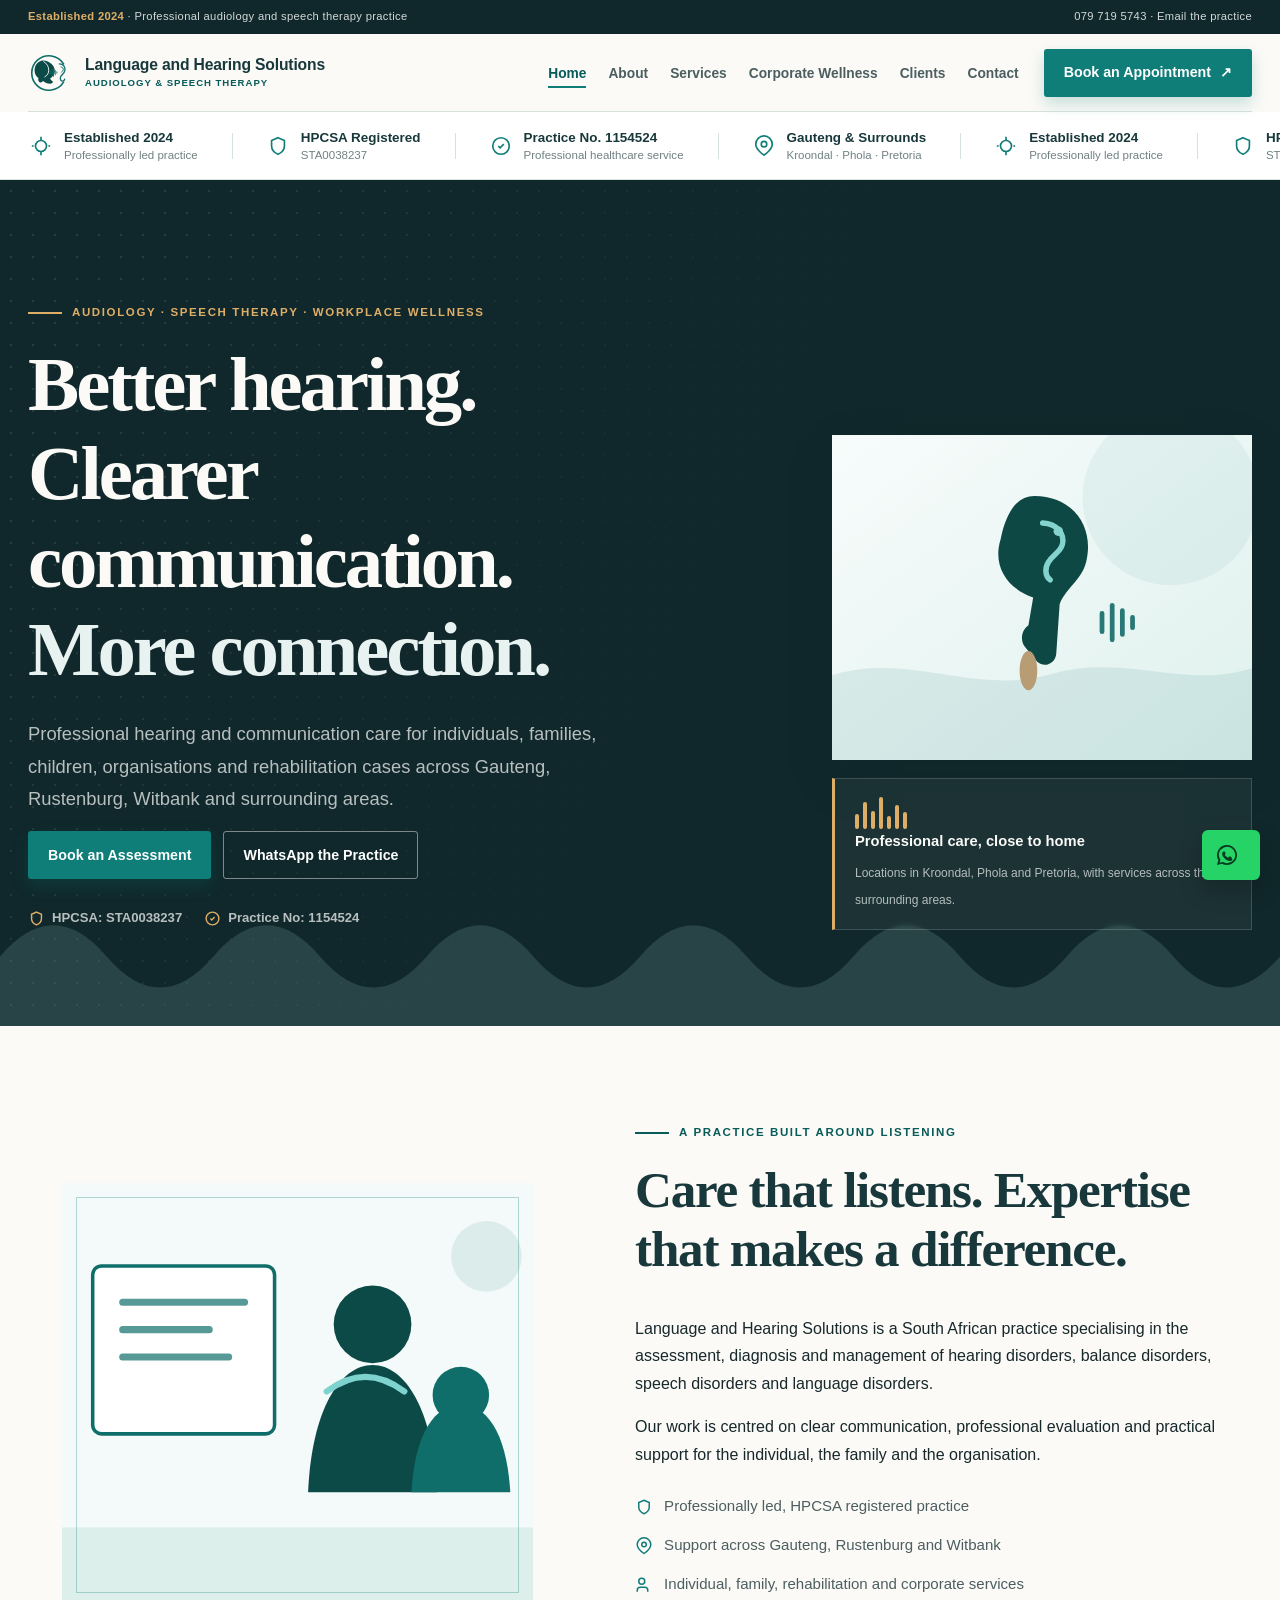
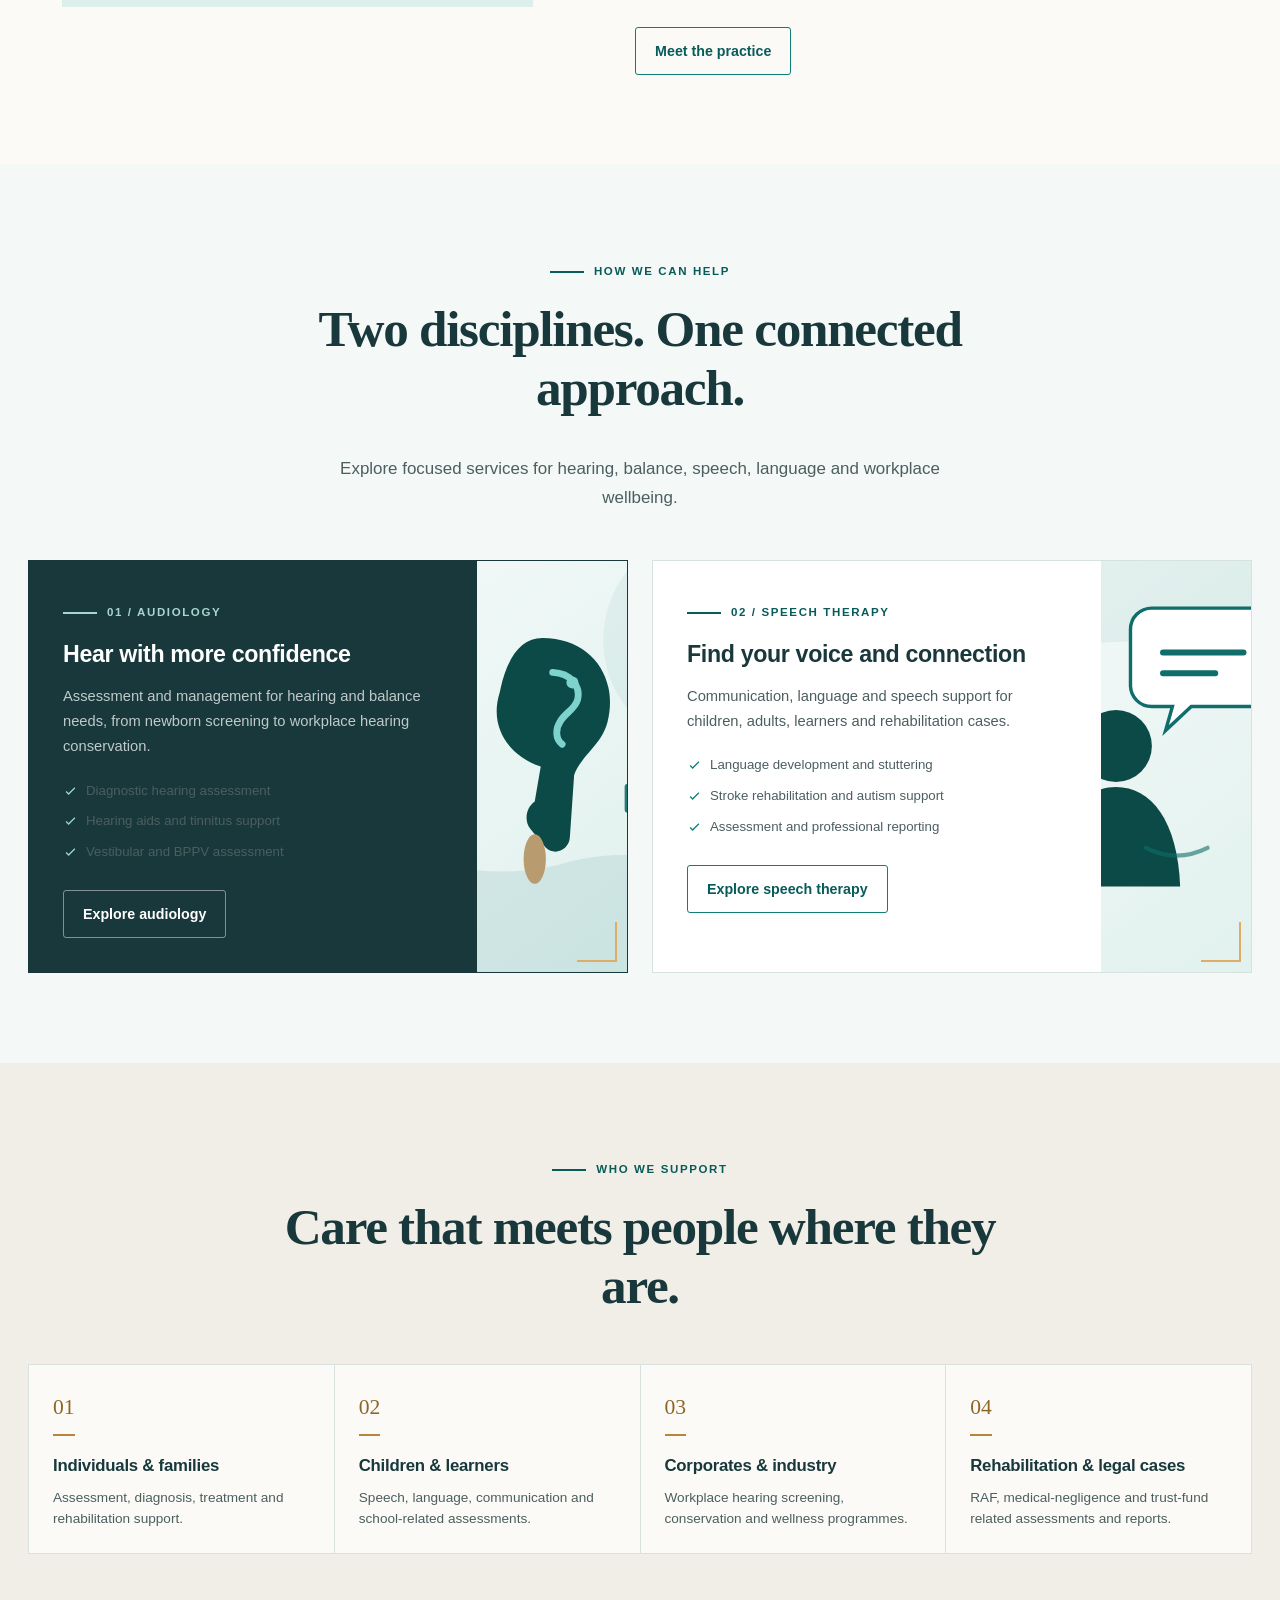
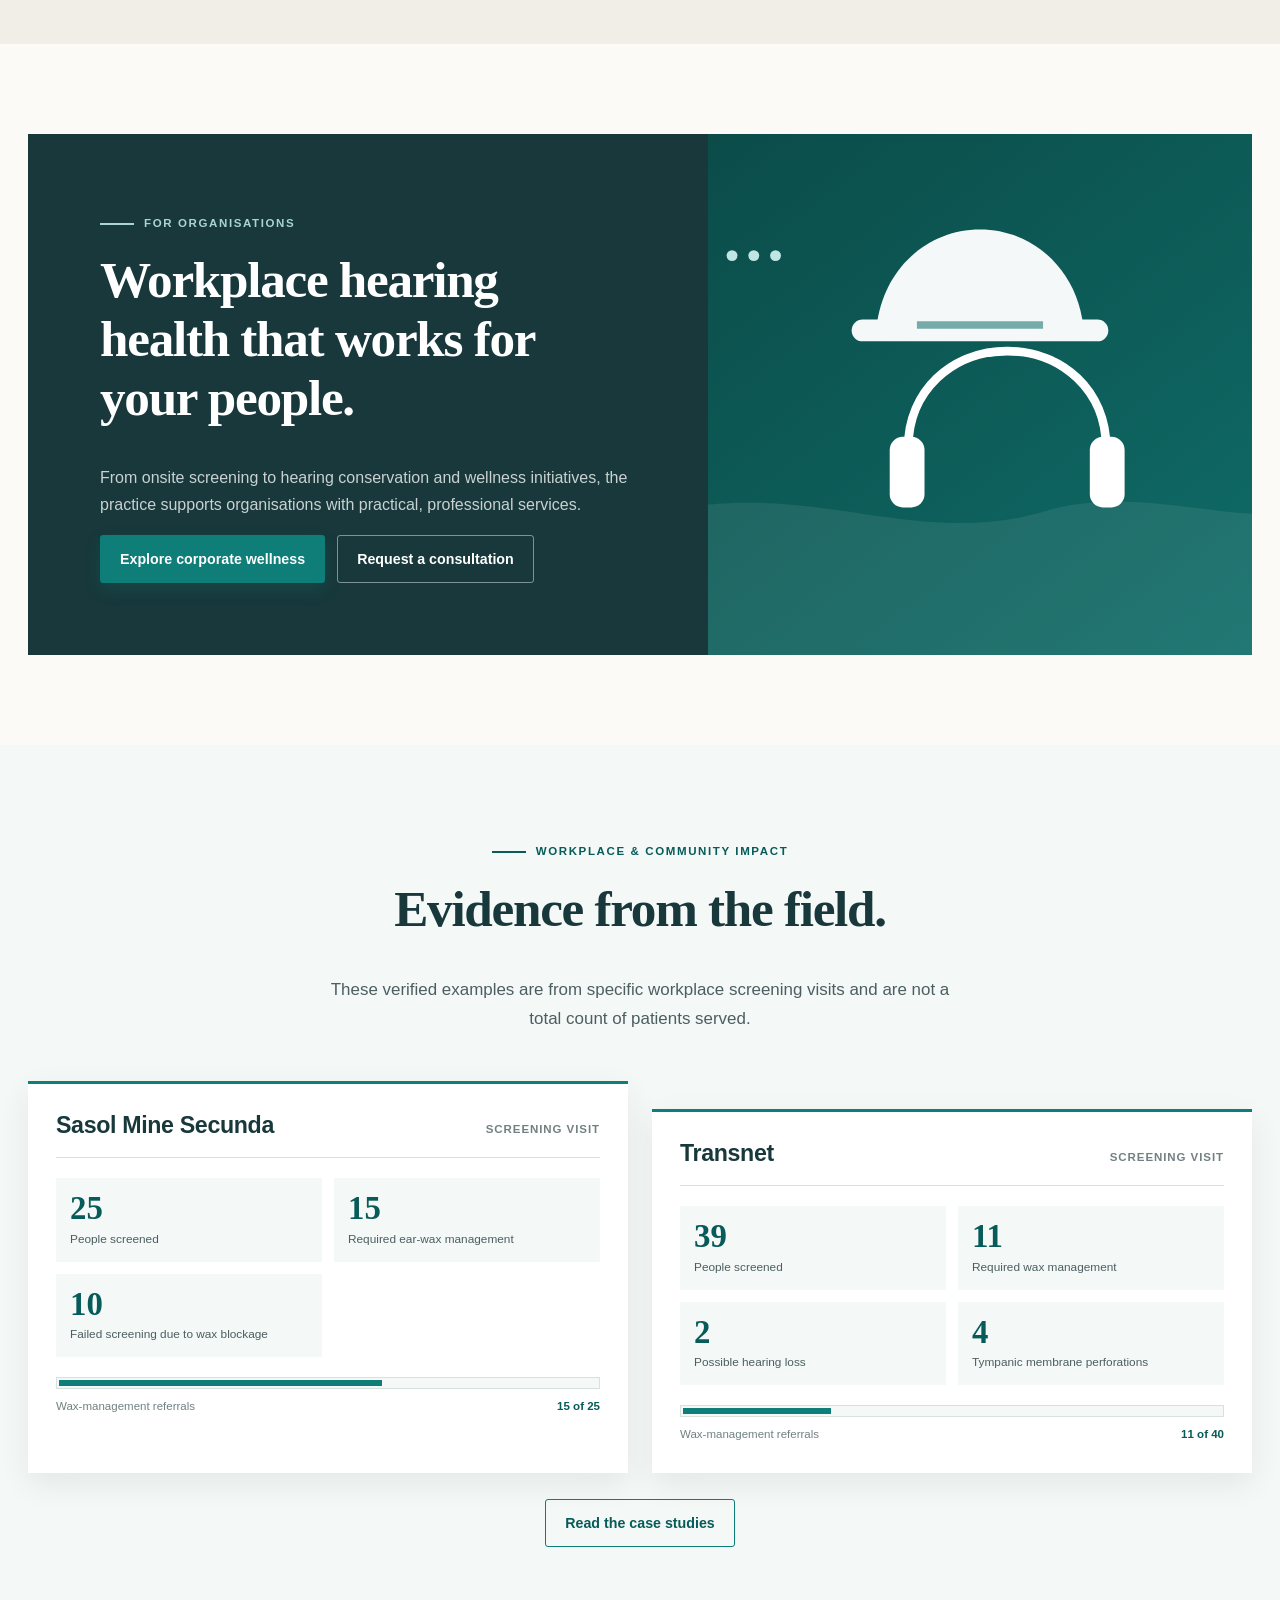
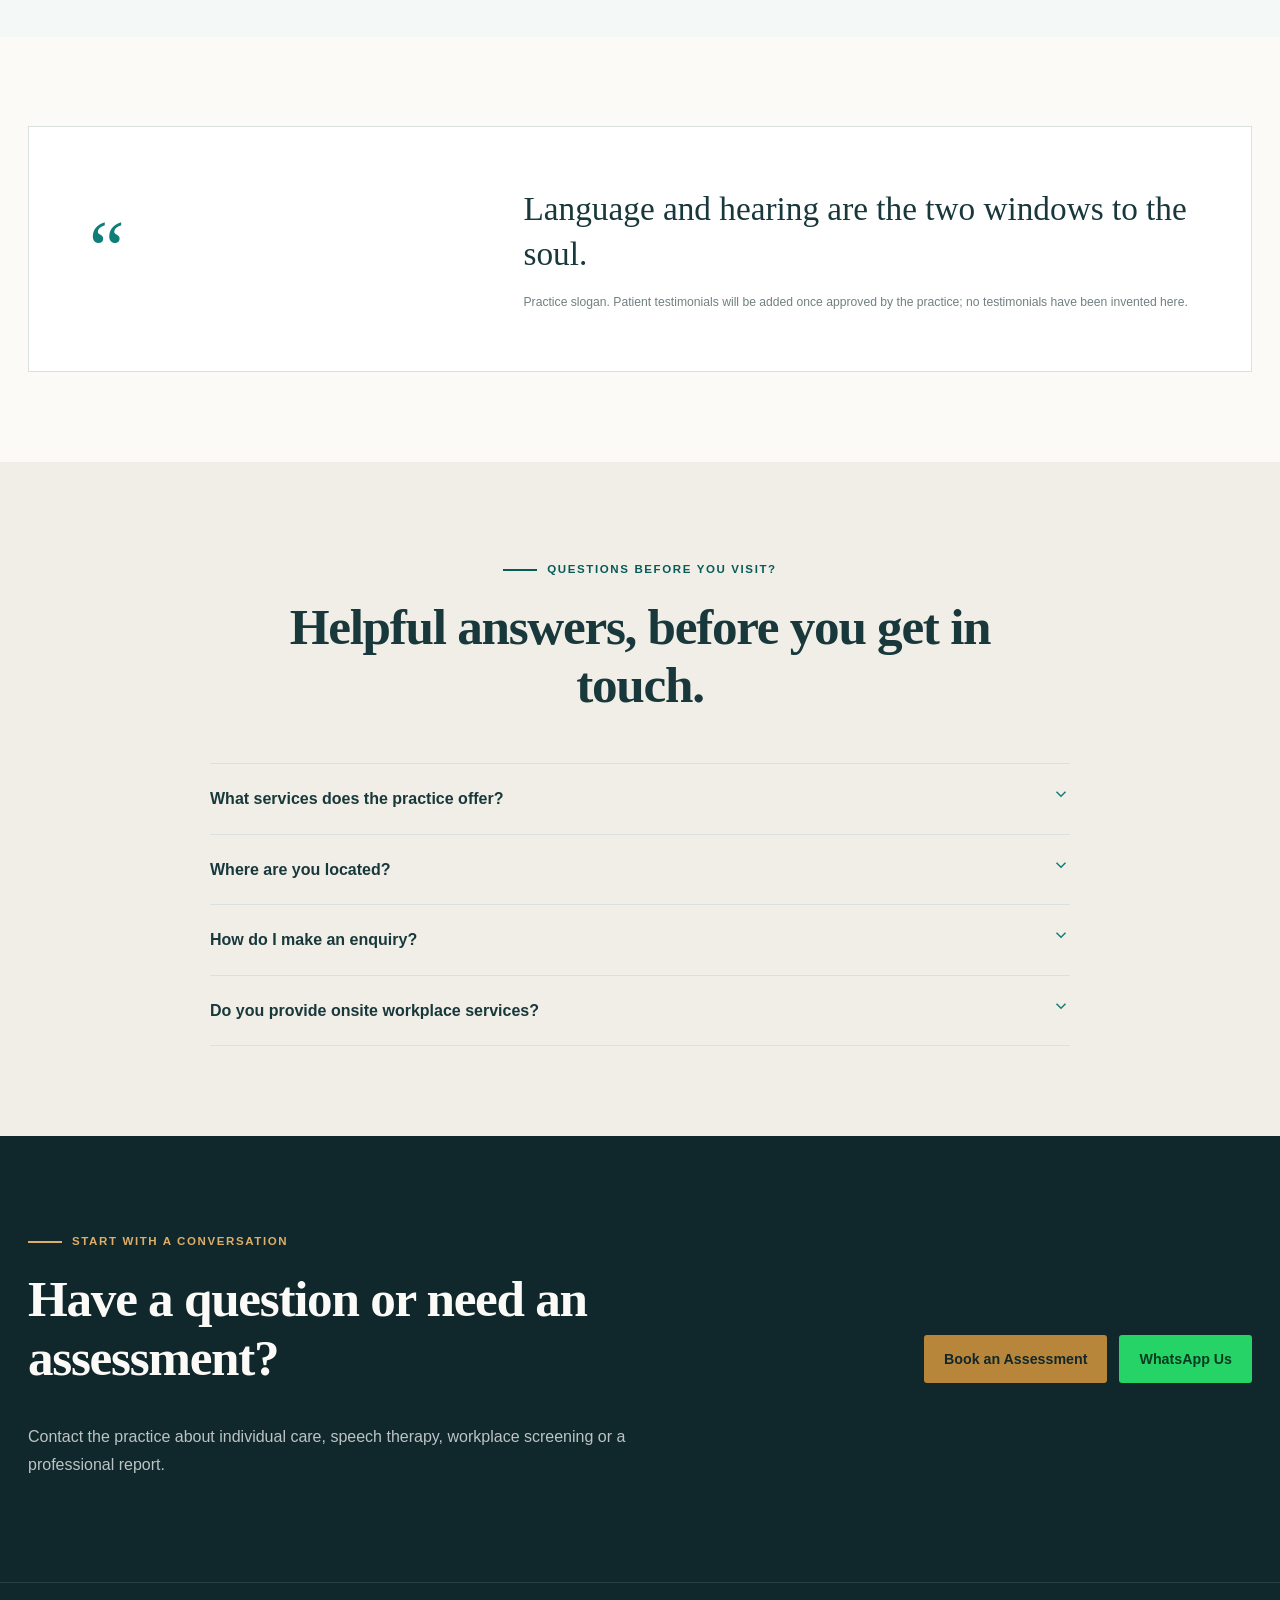
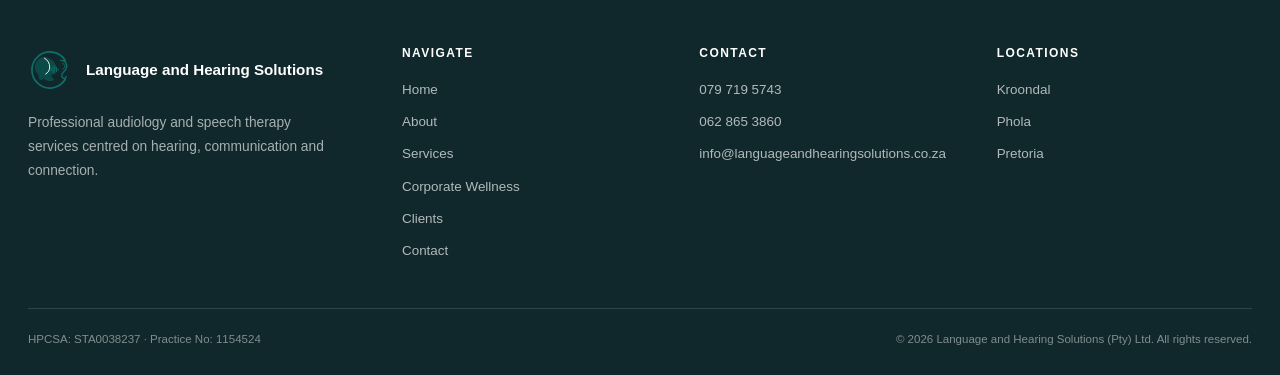
==== commit d0c234d4: "Differentiate visual identity from client reference Elevate the site's presentation quality while ma" ====
--- a/index.html
+++ b/index.html
@@ -32,31 +32,62 @@
 <body>
 <a class="skip-link" href="#main-content">Skip to main content</a>
 <header class="site-header">
-  <div class="header-ribbon"><div class="container header-ribbon__inner"><span><strong>Established 2024</strong> · Professional audiology and speech therapy practice</span><span><a href="tel:+27797195743">079 719 5743</a> · <a href="mailto:info@languageandhearingsolutions.co.za">Email the practice</a></span></div></div>
-  <div class="brand-masthead"><div class="container brand-masthead__inner"><a class="brand brand--masthead" href="index.html"><img src="assets/logo.svg" alt="Language and Hearing Solutions logo" width="72" height="72"><span class="brand__name">Language<br>and Hearing<br>Solutions<small>Language and hearing are the two windows to the soul.</small><em>Compassionate care. Clear communication. Better connections.</em></span></a><div class="brand-masthead__credentials"><span><strong>Practice No:</strong> 1154524</span><span><strong>HPCSA:</strong> STA0038237</span><span><strong>Phone:</strong> 079 719 5743</span></div></div><svg class="brand-masthead__wave" viewBox="0 0 1440 80" preserveAspectRatio="none" aria-hidden="true"><path d="M0 58C280 18 530 12 790 28c280 17 450 12 650 0v52H0Z"/><path d="M620 80C950 28 1190 21 1440 34v46H620Z"/></svg></div>
-  <div class="container nav-shell"><span class="nav-practice">Language &amp; Hearing Solutions (Pty) Ltd</span><button class="nav-toggle" type="button" aria-expanded="false" aria-controls="main-nav" aria-label="Open menu"><span class="nav-toggle__lines"></span></button><nav class="main-nav" id="main-nav" aria-label="Primary navigation"><ul class="nav-links"><li><a href="index.html">Home</a></li><li><a href="about.html">About</a></li><li><a href="services.html">Services</a></li><li><a href="corporate-wellness.html">Corporate Wellness</a></li><li><a href="clients.html">Clients</a></li><li><a href="contact.html">Contact</a></li></ul><div class="header-cta"><a class="btn btn--primary" href="contact.html">Book an Appointment <span aria-hidden="true">↗</span></a></div></nav></div>
+  <div class="header-ribbon"><div class="container header-ribbon__inner"><span><strong>Established 2024</strong> &middot; Professional audiology and speech therapy practice</span><span><a href="tel:+27797195743">079 719 5743</a> &middot; <a href="mailto:info@languageandhearingsolutions.co.za">Email the practice</a></span></div></div>
+  <div class="container nav-shell">
+    <a class="brand" href="index.html"><img src="assets/logo.svg" alt="Language and Hearing Solutions logo" width="44" height="44"><span class="brand__name">Language and Hearing Solutions<small>Audiology &amp; Speech Therapy</small></span></a>
+    <button class="nav-toggle" type="button" aria-expanded="false" aria-controls="main-nav" aria-label="Open menu"><span class="nav-toggle__lines"></span></button>
+    <nav class="main-nav" id="main-nav" aria-label="Primary navigation">
+      <ul class="nav-links"><li><a href="index.html">Home</a></li><li><a href="about.html">About</a></li><li><a href="services.html">Services</a></li><li><a href="corporate-wellness.html">Corporate Wellness</a></li><li><a href="clients.html">Clients</a></li><li><a href="contact.html">Contact</a></li></ul>
+      <div class="header-cta"><a class="btn btn--primary" href="contact.html">Book an Appointment <span aria-hidden="true">&#8599;</span></a></div>
+    </nav>
+  </div>
 </header>
+<div class="credential-belt" aria-label="Practice credentials">
+  <div class="credential-belt__track">
+    <div class="credential-belt__group">
+      <div class="credential-belt__item"><svg width="22" height="22" viewBox="0 0 24 24" fill="none" stroke="currentColor" stroke-width="1.8" aria-hidden="true"><path d="M12 2v4M12 18v4M4 12H2M22 12h-2"/><circle cx="12" cy="12" r="6"/></svg><span><strong>Established 2024</strong><span>Professionally led practice</span></span></div>
+      <span class="credential-belt__sep" aria-hidden="true"></span>
+      <div class="credential-belt__item"><svg width="22" height="22" viewBox="0 0 24 24" fill="none" stroke="currentColor" stroke-width="1.8" aria-hidden="true"><path d="M12 3l7 3v6c0 4.4-3 7.4-7 9-4-1.6-7-4.6-7-9V6l7-3Z"/></svg><span><strong>HPCSA Registered</strong><span>STA0038237</span></span></div>
+      <span class="credential-belt__sep" aria-hidden="true"></span>
+      <div class="credential-belt__item"><svg width="22" height="22" viewBox="0 0 24 24" fill="none" stroke="currentColor" stroke-width="1.8" aria-hidden="true"><path d="M9 12l2 2 4-4"/><circle cx="12" cy="12" r="9"/></svg><span><strong>Practice No. 1154524</strong><span>Professional healthcare service</span></span></div>
+      <span class="credential-belt__sep" aria-hidden="true"></span>
+      <div class="credential-belt__item"><svg width="22" height="22" viewBox="0 0 24 24" fill="none" stroke="currentColor" stroke-width="1.8" aria-hidden="true"><path d="M21 10c0 6-9 12-9 12S3 16 3 10a9 9 0 1 1 18 0Z"/><circle cx="12" cy="10" r="3"/></svg><span><strong>Gauteng &amp; Surrounds</strong><span>Kroondal &middot; Phola &middot; Pretoria</span></span></div>
+      <span class="credential-belt__sep" aria-hidden="true"></span>
+    </div>
+    <div class="credential-belt__group" aria-hidden="true">
+      <div class="credential-belt__item"><svg width="22" height="22" viewBox="0 0 24 24" fill="none" stroke="currentColor" stroke-width="1.8"><path d="M12 2v4M12 18v4M4 12H2M22 12h-2"/><circle cx="12" cy="12" r="6"/></svg><span><strong>Established 2024</strong><span>Professionally led practice</span></span></div>
+      <span class="credential-belt__sep"></span>
+      <div class="credential-belt__item"><svg width="22" height="22" viewBox="0 0 24 24" fill="none" stroke="currentColor" stroke-width="1.8"><path d="M12 3l7 3v6c0 4.4-3 7.4-7 9-4-1.6-7-4.6-7-9V6l7-3Z"/></svg><span><strong>HPCSA Registered</strong><span>STA0038237</span></span></div>
+      <span class="credential-belt__sep"></span>
+      <div class="credential-belt__item"><svg width="22" height="22" viewBox="0 0 24 24" fill="none" stroke="currentColor" stroke-width="1.8"><path d="M9 12l2 2 4-4"/><circle cx="12" cy="12" r="9"/></svg><span><strong>Practice No. 1154524</strong><span>Professional healthcare service</span></span></div>
+      <span class="credential-belt__sep"></span>
+      <div class="credential-belt__item"><svg width="22" height="22" viewBox="0 0 24 24" fill="none" stroke="currentColor" stroke-width="1.8"><path d="M21 10c0 6-9 12-9 12S3 16 3 10a9 9 0 1 1 18 0Z"/><circle cx="12" cy="10" r="3"/></svg><span><strong>Gauteng &amp; Surrounds</strong><span>Kroondal &middot; Phola &middot; Pretoria</span></span></div>
+      <span class="credential-belt__sep"></span>
+    </div>
+  </div>
+</div>
 <main id="main-content">
   <section class="home-hero">
+    <div class="home-hero__backdrop" aria-hidden="true">
+      <span class="motif-dotgrid"></span>
+      <svg class="motif-wave-lg" viewBox="0 0 1440 220" preserveAspectRatio="none"><path d="M0 140q60-70 120 0t120 0 120 0 120 0 120 0 120 0 120 0 120 0 120 0 120 0 120 0 120 0v80H0Z" fill="currentColor"/></svg>
+    </div>
     <div class="container home-hero__grid">
       <div class="home-hero__copy reveal">
         <span class="overline">Audiology · Speech Therapy · Workplace Wellness</span>
         <h1>Better hearing. Clearer communication. <em>More connection.</em></h1>
         <p class="home-hero__lead">Professional hearing and communication care for individuals, families, children, organisations and rehabilitation cases across Gauteng, Rustenburg, Witbank and surrounding areas.</p>
-        <div class="btn-row"><a class="btn btn--primary" href="contact.html">Book an Assessment</a><a class="btn btn--outline" href="https://wa.me/27797195743" target="_blank" rel="noopener">WhatsApp the Practice</a></div>
+        <div class="btn-row"><a class="btn btn--primary" href="contact.html">Book an Assessment</a><a class="btn btn--outline-light" href="https://wa.me/27797195743" target="_blank" rel="noopener">WhatsApp the Practice</a></div>
         <div class="hero-meta" aria-label="Practice credentials"><span><svg width="17" height="17" viewBox="0 0 24 24" fill="none" stroke="currentColor" stroke-width="2" aria-hidden="true"><path d="M12 3l7 3v6c0 4.4-3 7.4-7 9-4-1.6-7-4.6-7-9V6l7-3Z"/></svg>HPCSA: STA0038237</span><span><svg width="17" height="17" viewBox="0 0 24 24" fill="none" stroke="currentColor" stroke-width="2" aria-hidden="true"><path d="M9 12l2 2 4-4"/><circle cx="12" cy="12" r="9"/></svg>Practice No: 1154524</span></div>
       </div>
-      <div class="hero-art reveal"><div class="hero-art__frame"><img src="assets/hearing-aid.svg" alt="Illustration of a hearing aid device representing audiology care" width="640" height="480" fetchpriority="high"></div><div class="hero-art__label"><strong>Professional care, close to home</strong><span>Locations in Kroondal, Phola and Pretoria, with services across the surrounding areas.</span></div></div>
-    </div>
-    <svg class="wave" viewBox="0 0 1440 100" preserveAspectRatio="none" aria-hidden="true"><path d="M0 58c220 55 405-37 641 0 260 41 436-45 799 0v42H0Z"/></svg>
-  </section>
-
-  <section class="trust-rail" aria-label="Practice credentials">
-    <div class="container trust-rail__grid">
-      <div class="trust-item"><span class="trust-item__icon"><svg width="26" height="26" viewBox="0 0 24 24" fill="none" stroke="currentColor" stroke-width="1.8" aria-hidden="true"><path d="M12 2v4M12 18v4M4 12H2M22 12h-2"/><circle cx="12" cy="12" r="6"/></svg></span><div><strong>Established 2024</strong><span>Professionally led practice</span></div></div>
-      <div class="trust-item"><span class="trust-item__icon"><svg width="26" height="26" viewBox="0 0 24 24" fill="none" stroke="currentColor" stroke-width="1.8" aria-hidden="true"><path d="M12 3l7 3v6c0 4.4-3 7.4-7 9-4-1.6-7-4.6-7-9V6l7-3Z"/></svg></span><div><strong>HPCSA registered</strong><span>STA0038237</span></div></div>
-      <div class="trust-item"><span class="trust-item__icon"><svg width="26" height="26" viewBox="0 0 24 24" fill="none" stroke="currentColor" stroke-width="1.8" aria-hidden="true"><path d="M9 12l2 2 4-4"/><circle cx="12" cy="12" r="9"/></svg></span><div><strong>Practice No. 1154524</strong><span>Professional healthcare service</span></div></div>
-      <div class="trust-item"><span class="trust-item__icon"><svg width="26" height="26" viewBox="0 0 24 24" fill="none" stroke="currentColor" stroke-width="1.8" aria-hidden="true"><path d="M21 10c0 6-9 12-9 12S3 16 3 10a9 9 0 1 1 18 0Z"/><circle cx="12" cy="10" r="3"/></svg></span><div><strong>Gauteng &amp; surrounds</strong><span>Kroondal · Phola · Pretoria</span></div></div>
+      <div class="hero-art reveal">
+        <div class="hero-art__frame"><img src="assets/hearing-aid.svg" alt="Illustration of a hearing aid device representing audiology care" width="640" height="480" fetchpriority="high"></div>
+        <div class="hero-art__label">
+          <div class="hero-art__waveform" role="img" aria-label="Sound waveform illustration"><span></span><span></span><span></span><span></span><span></span><span></span><span></span></div>
+          <strong>Professional care, close to home</strong>
+          <span>Locations in Kroondal, Phola and Pretoria, with services across the surrounding areas.</span>
+        </div>
+      </div>
     </div>
   </section>
 
@@ -69,7 +100,7 @@
 
   <section class="section section--mist">
     <div class="container"><div class="section-head section-head--center reveal"><span class="overline">How we can help</span><h2>Two disciplines. One connected approach.</h2><p>Explore focused services for hearing, balance, speech, language and workplace wellbeing.</p></div>
-      <div class="service-feature-grid">
+      <div class="service-feature-grid" data-stagger>
         <article class="service-feature service-feature--dark reveal"><div class="service-feature__body"><span class="overline overline--light">01 / Audiology</span><h3>Hear with more confidence</h3><p>Assessment and management for hearing and balance needs, from newborn screening to workplace hearing conservation.</p><ul class="service-feature__list"><li><svg width="15" height="15" viewBox="0 0 24 24" fill="none" stroke="currentColor" stroke-width="2" aria-hidden="true"><path d="m5 12 4 4L19 6"/></svg>Diagnostic hearing assessment</li><li><svg width="15" height="15" viewBox="0 0 24 24" fill="none" stroke="currentColor" stroke-width="2" aria-hidden="true"><path d="m5 12 4 4L19 6"/></svg>Hearing aids and tinnitus support</li><li><svg width="15" height="15" viewBox="0 0 24 24" fill="none" stroke="currentColor" stroke-width="2" aria-hidden="true"><path d="m5 12 4 4L19 6"/></svg>Vestibular and BPPV assessment</li></ul><a class="btn btn--outline-light" href="services.html#audiology">Explore audiology</a></div><div class="service-feature__visual"><img src="assets/hearing-aid.svg" alt="Illustration of a hearing aid used in audiology care" width="640" height="480" loading="lazy"></div></article>
         <article class="service-feature reveal"><div class="service-feature__body"><span class="overline">02 / Speech therapy</span><h3>Find your voice and connection</h3><p>Communication, language and speech support for children, adults, learners and rehabilitation cases.</p><ul class="service-feature__list"><li><svg width="15" height="15" viewBox="0 0 24 24" fill="none" stroke="currentColor" stroke-width="2" aria-hidden="true"><path d="m5 12 4 4L19 6"/></svg>Language development and stuttering</li><li><svg width="15" height="15" viewBox="0 0 24 24" fill="none" stroke="currentColor" stroke-width="2" aria-hidden="true"><path d="m5 12 4 4L19 6"/></svg>Stroke rehabilitation and autism support</li><li><svg width="15" height="15" viewBox="0 0 24 24" fill="none" stroke="currentColor" stroke-width="2" aria-hidden="true"><path d="m5 12 4 4L19 6"/></svg>Assessment and professional reporting</li></ul><a class="btn btn--outline" href="services.html#speech-therapy">Explore speech therapy</a></div><div class="service-feature__visual"><img src="assets/speech-therapy.svg" alt="Illustration representing speech therapy and communication support" width="640" height="480" loading="lazy"></div></article>
       </div>
@@ -77,12 +108,12 @@
   </section>
 
   <section class="section section--sand">
-    <div class="container"><div class="section-head section-head--center reveal"><span class="overline">Who we support</span><h2>Care that meets people where they are.</h2></div><div class="audience-grid"><article class="audience-item reveal"><span class="audience-item__number">01</span><h3>Individuals &amp; families</h3><p>Assessment, diagnosis, treatment and rehabilitation support.</p></article><article class="audience-item reveal"><span class="audience-item__number">02</span><h3>Children &amp; learners</h3><p>Speech, language, communication and school-related assessments.</p></article><article class="audience-item reveal"><span class="audience-item__number">03</span><h3>Corporates &amp; industry</h3><p>Workplace hearing screening, conservation and wellness programmes.</p></article><article class="audience-item reveal"><span class="audience-item__number">04</span><h3>Rehabilitation &amp; legal cases</h3><p>RAF, medical-negligence and trust-fund related assessments and reports.</p></article></div></div>
+    <div class="container"><div class="section-head section-head--center reveal"><span class="overline">Who we support</span><h2>Care that meets people where they are.</h2></div><div class="audience-grid" data-stagger><article class="audience-item reveal"><span class="audience-item__number">01</span><h3>Individuals &amp; families</h3><p>Assessment, diagnosis, treatment and rehabilitation support.</p></article><article class="audience-item reveal"><span class="audience-item__number">02</span><h3>Children &amp; learners</h3><p>Speech, language, communication and school-related assessments.</p></article><article class="audience-item reveal"><span class="audience-item__number">03</span><h3>Corporates &amp; industry</h3><p>Workplace hearing screening, conservation and wellness programmes.</p></article><article class="audience-item reveal"><span class="audience-item__number">04</span><h3>Rehabilitation &amp; legal cases</h3><p>RAF, medical-negligence and trust-fund related assessments and reports.</p></article></div></div>
   </section>
 
   <section class="section"><div class="container"><div class="corporate-band reveal"><div class="corporate-band__body"><span class="overline overline--light">For organisations</span><h2>Workplace hearing health that works for your people.</h2><p>From onsite screening to hearing conservation and wellness initiatives, the practice supports organisations with practical, professional services.</p><div class="btn-row"><a class="btn btn--primary" href="corporate-wellness.html">Explore corporate wellness</a><a class="btn btn--outline-light" href="contact.html">Request a consultation</a></div></div><div class="corporate-band__visual"><img src="assets/industrial-visit.svg" alt="Illustration representing onsite workplace hearing screening" width="640" height="480" loading="lazy"></div></div></div></section>
 
-  <section class="section section--mist"><div class="container"><div class="section-head section-head--center reveal"><span class="overline">Workplace &amp; community impact</span><h2>Evidence from the field.</h2><p>These verified examples are from specific workplace screening visits and are not a total count of patients served.</p></div><div class="proof-grid"><article class="proof-card reveal"><div class="proof-card__heading"><h3>Sasol Mine Secunda</h3><span>Screening visit</span></div><div class="metric-grid"><div class="metric"><strong>25</strong><span>People screened</span></div><div class="metric"><strong>15</strong><span>Required ear-wax management</span></div><div class="metric"><strong>11</strong><span>Failed screening due to wax blockage</span></div></div><div class="data-bar" role="img" aria-label="15 of 25 screened required ear-wax management"><span style="width:60%"></span></div><div class="data-bar__caption"><span>Wax-management referrals</span><span>15 of 25</span></div></article><article class="proof-card reveal"><div class="proof-card__heading"><h3>Transnet</h3><span>Screening visit</span></div><div class="metric-grid"><div class="metric"><strong>40</strong><span>People screened</span></div><div class="metric"><strong>11</strong><span>Required wax management</span></div><div class="metric"><strong>2</strong><span>Possible hearing loss</span></div><div class="metric"><strong>4</strong><span>Tympanic membrane perforations</span></div></div><div class="data-bar" role="img" aria-label="11 of 40 screened required wax management"><span style="width:27.5%"></span></div><div class="data-bar__caption"><span>Wax-management referrals</span><span>11 of 40</span></div></article></div><div class="btn-row btn-row--center btn-row--spaced"><a class="btn btn--outline" href="clients.html">Read the case studies</a></div></div></section>
+  <section class="section section--mist"><div class="container"><div class="section-head section-head--center reveal"><span class="overline">Workplace &amp; community impact</span><h2>Evidence from the field.</h2><p>These verified examples are from specific workplace screening visits and are not a total count of patients served.</p></div><div class="proof-grid" data-stagger><article class="proof-card reveal"><div class="proof-card__heading"><h3>Sasol Mine Secunda</h3><span>Screening visit</span></div><div class="metric-grid"><div class="metric"><strong data-count-to="25">25</strong><span>People screened</span></div><div class="metric"><strong data-count-to="15">15</strong><span>Required ear-wax management</span></div><div class="metric"><strong data-count-to="11">11</strong><span>Failed screening due to wax blockage</span></div></div><div class="data-bar" role="img" aria-label="15 of 25 screened required ear-wax management"><span style="width:60%"></span></div><div class="data-bar__caption"><span>Wax-management referrals</span><span>15 of 25</span></div></article><article class="proof-card reveal"><div class="proof-card__heading"><h3>Transnet</h3><span>Screening visit</span></div><div class="metric-grid"><div class="metric"><strong data-count-to="40">40</strong><span>People screened</span></div><div class="metric"><strong data-count-to="11">11</strong><span>Required wax management</span></div><div class="metric"><strong data-count-to="2">2</strong><span>Possible hearing loss</span></div><div class="metric"><strong data-count-to="4">4</strong><span>Tympanic membrane perforations</span></div></div><div class="data-bar" role="img" aria-label="11 of 40 screened required wax management"><span style="width:27.5%"></span></div><div class="data-bar__caption"><span>Wax-management referrals</span><span>11 of 40</span></div></article></div><div class="btn-row btn-row--center btn-row--spaced"><a class="btn btn--outline" href="clients.html">Read the case studies</a></div></div></section>
 
   <section class="section"><div class="container"><div class="promise reveal"><div class="promise__mark">“</div><div><blockquote>Language and hearing are the two windows to the soul.</blockquote><small>Practice slogan. Patient testimonials will be added once approved by the practice; no testimonials have been invented here.</small></div></div></div></section>
 
--- a/css/style.css
+++ b/css/style.css
@@ -18,11 +18,10 @@
   --line: #d7e2df;
   --line-dark: rgba(255,255,255,.18);
   --muted: #718081;
-  --coral: #e77752;
-  --coral-dark: #bd573b;
-  --aqua: #a9d9d2;
-  --gold: #f2c45f;
-  --cream: #fbfaf5;
+  --amber: #b8863a;
+  --amber-dark: #8f6526;
+  --amber-light: #dfae66;
+  --amber-pale: #f3e6cd;
 
   --font-sans: "Avenir Next", "Helvetica Neue", "Segoe UI", Helvetica, Arial, sans-serif;
   --font-display: "Iowan Old Style", "Palatino Linotype", Palatino, Georgia, "Times New Roman", serif;
@@ -114,36 +113,23 @@
 .section--navy .section-head p { color: rgba(255,255,255,.76); }
 
 /* Header / navigation */
-.site-header { position: relative; z-index: 500; background: var(--cream); }
-.header-ribbon { background: var(--navy-deep); color: rgba(255,255,255,.82); font-size: .72rem; letter-spacing: .025em; }
-.header-ribbon__inner { min-height: 38px; display: flex; justify-content: space-between; align-items: center; gap: 18px; }
-.header-ribbon strong { color: var(--gold); font-weight: 800; }
+.site-header { position: sticky; top: 0; z-index: 500; background: var(--warm); }
+.header-ribbon { background: var(--navy-deep); color: rgba(255,255,255,.82); font-size: .7rem; letter-spacing: .03em; }
+.header-ribbon__inner { min-height: 34px; display: flex; justify-content: space-between; align-items: center; gap: 18px; }
+.header-ribbon strong { color: var(--amber-light); font-weight: 800; }
 .header-ribbon a { color: rgba(255,255,255,.82); }
 .header-ribbon a:hover { color: var(--white); }
-.brand-masthead { position: relative; overflow: hidden; background: var(--cream); }
-.brand-masthead__inner { min-height: 224px; display: flex; align-items: center; justify-content: space-between; gap: 40px; padding-top: 20px; padding-bottom: 48px; }
-.brand--masthead { align-items: flex-start; gap: 18px; min-width: 0; }
-.brand--masthead img { width: 72px; height: 72px; margin-top: 4px; }
-.brand--masthead .brand__name { color: var(--navy); font-size: clamp(2rem, 4vw, 3.15rem); line-height: .92; letter-spacing: .035em; text-transform: uppercase; }
-.brand--masthead .brand__name small { display: block; margin-top: 15px; color: var(--teal-dark); font-size: .62rem; letter-spacing: .22em; line-height: 1.3; }
-.brand--masthead .brand__name em { display: block; margin-top: 8px; color: var(--teal-dark); font-size: .72rem; font-style: normal; font-weight: 500; letter-spacing: .01em; text-transform: none; }
-.brand-masthead__credentials { display: grid; gap: 8px; align-self: flex-start; margin-top: 24px; color: var(--ink-soft); font-size: .8rem; }
-.brand-masthead__credentials strong { color: var(--navy); }
-.brand-masthead__wave { position: absolute; right: 0; bottom: -1px; left: 0; width: 100%; height: 66px; }
-.brand-masthead__wave path:first-child { fill: var(--teal-dark); }
-.brand-masthead__wave path:last-child { fill: var(--navy-deep); opacity: .92; }
-.nav-shell { position: sticky; top: 0; min-height: 72px; display: flex; align-items: center; gap: 28px; background: var(--cream); border-bottom: 1px solid var(--line); }
-.nav-practice { color: var(--navy); font-size: .76rem; font-weight: 850; letter-spacing: .07em; text-transform: uppercase; white-space: nowrap; }
-.brand { display: inline-flex; align-items: center; gap: 12px; color: var(--navy); min-width: 230px; }
+.nav-shell { min-height: var(--header-height); display: flex; align-items: center; gap: 24px; background: var(--warm); border-bottom: 1px solid var(--line); }
+.brand { display: inline-flex; align-items: center; gap: 13px; color: var(--navy); min-width: 0; }
 .brand:hover { color: var(--navy); }
-.brand img { width: 48px; height: 48px; }
-.brand__name { font-weight: 800; font-size: .94rem; line-height: 1.05; letter-spacing: -.015em; }
-.brand__name small { display: block; margin-top: 5px; color: var(--teal); font-size: .57rem; font-weight: 800; letter-spacing: .12em; text-transform: uppercase; }
+.brand img { width: 44px; height: 44px; flex: 0 0 auto; }
+.brand__name { font-weight: 800; font-size: .98rem; line-height: 1.2; letter-spacing: -.01em; white-space: nowrap; }
+.brand__name small { display: block; margin-top: 2px; color: var(--teal-dark); font-size: .6rem; font-weight: 800; letter-spacing: .1em; text-transform: uppercase; white-space: normal; }
 .main-nav { display: flex; align-items: center; justify-content: flex-end; gap: 25px; flex: 1; }
 .nav-links { display: flex; align-items: center; gap: 22px; }
 .nav-links a { position: relative; padding: 9px 0; color: var(--ink-soft); font-size: .86rem; font-weight: 700; }
-.nav-links a::after { content: ""; position: absolute; bottom: 2px; left: 0; width: 100%; height: 2px; background: var(--coral); transform: scaleX(0); transform-origin: left; transition: transform var(--ease); }
-.nav-links a:hover, .nav-links a[aria-current="page"] { color: var(--coral-dark); }
+.nav-links a::after { content: ""; position: absolute; bottom: 2px; left: 0; width: 100%; height: 2px; background: var(--teal); transform: scaleX(0); transform-origin: left; transition: transform var(--ease); }
+.nav-links a:hover, .nav-links a[aria-current="page"] { color: var(--teal-dark); }
 .nav-links a:hover::after, .nav-links a[aria-current="page"]::after { transform: scaleX(1); }
 .nav-toggle { display: none; border: 1px solid var(--line); background: var(--white); color: var(--navy); width: 44px; height: 44px; padding: 10px; }
 .nav-toggle__lines, .nav-toggle__lines::before, .nav-toggle__lines::after { display: block; width: 22px; height: 2px; background: currentColor; transition: transform var(--ease), opacity var(--ease); }
@@ -156,10 +142,10 @@
 .nav-toggle[aria-expanded="true"] .nav-toggle__lines::after { transform: translateY(-7px) rotate(-45deg); }
 
 /* Buttons */
-.btn { display: inline-flex; align-items: center; justify-content: center; gap: 9px; min-height: 48px; padding: 13px 19px; border: 1px solid transparent; border-radius: 6px; font-size: .89rem; font-weight: 800; line-height: 1.15; transition: transform var(--ease), background var(--ease), border-color var(--ease), color var(--ease), box-shadow var(--ease); }
+.btn { display: inline-flex; align-items: center; justify-content: center; gap: 9px; min-height: 48px; padding: 13px 19px; border: 1px solid transparent; border-radius: 3px; font-size: .89rem; font-weight: 800; line-height: 1.15; transition: transform var(--ease), background var(--ease), border-color var(--ease), color var(--ease), box-shadow var(--ease); }
 .btn:hover { transform: translateY(-2px); text-decoration: none; }
-.btn--primary { background: var(--coral); color: var(--navy-deep); box-shadow: 0 7px 16px rgba(231,119,82,.25); }
-.btn--primary:hover { background: var(--coral-dark); color: var(--white); }
+.btn--primary { background: var(--teal); color: var(--white); box-shadow: 0 7px 16px rgba(15,125,120,.22); }
+.btn--primary:hover { background: var(--teal-dark); color: var(--white); }
 .btn--dark { background: var(--navy-deep); color: var(--white); }
 .btn--dark:hover { background: var(--ink); color: var(--white); }
 .btn--outline { border-color: var(--teal); background: transparent; color: var(--teal-dark); }
@@ -173,57 +159,97 @@
 .btn-row--center { justify-content: center; }
 .btn-row--spaced { margin-top: 26px; }
 
+/* ---------------------------------------------------------------------------
+   Original decorative motif system
+   A recurring soundwave/geometric language (bars, dashes, arcs, dotted grid)
+   used sparingly across heroes, dividers and section transitions.
+   ------------------------------------------------------------------------- */
+.motif-waveform { display: block; color: var(--teal); opacity: .5; }
+.motif-waveform rect { fill: currentColor; }
+.motif-dotgrid { position: absolute; inset: 0; background-image: radial-gradient(currentColor 1.4px, transparent 1.4px); background-size: 22px 22px; color: rgba(255,255,255,.14); pointer-events: none; }
+.motif-dotgrid--dark { color: rgba(16,40,43,.08); }
+.motif-arc { position: absolute; border-radius: 50%; border: 1px solid currentColor; pointer-events: none; }
+.motif-lines { position: absolute; pointer-events: none; }
+
 /* Hero systems */
-.home-hero { position: relative; overflow: hidden; padding: clamp(78px, 10vw, 138px) 0 152px; background: var(--navy-deep); color: var(--white); }
-.home-hero::before { content: ""; position: absolute; inset: 0; opacity: .22; background-image: radial-gradient(rgba(169,213,208,.32) 1px, transparent 1px); background-size: 28px 28px; mask-image: linear-gradient(90deg, #000 0%, transparent 80%); }
-.home-hero::after { content: ""; position: absolute; right: 8%; bottom: 11%; width: 430px; height: 430px; border: 1px solid rgba(169,213,208,.28); border-radius: 50%; box-shadow: 0 0 0 28px rgba(169,213,208,.06), 0 0 0 72px rgba(169,213,208,.04); }
-.home-hero__grid { position: relative; z-index: 1; display: grid; grid-template-columns: minmax(0, 1.04fr) minmax(360px, .96fr); gap: clamp(42px, 7vw, 100px); align-items: center; }
+.home-hero { position: relative; overflow: hidden; padding: clamp(70px, 9vw, 122px) 0 0; background: var(--navy-deep); color: var(--white); }
+.home-hero__backdrop { position: absolute; inset: 0; overflow: hidden; }
+.home-hero__backdrop .motif-dotgrid { color: rgba(169,213,208,.14); mask-image: linear-gradient(115deg, #000 10%, transparent 55%); }
+.home-hero__backdrop svg.motif-wave-lg { position: absolute; left: 0; bottom: -2px; width: 100%; height: auto; color: rgba(169,213,208,.16); }
+.home-hero__grid { position: relative; z-index: 1; display: grid; grid-template-columns: minmax(0, 1.08fr) minmax(340px, .92fr); gap: clamp(30px, 6vw, 76px); align-items: end; padding-bottom: clamp(60px, 8vw, 96px); }
 .home-hero__copy { max-width: 700px; }
-.home-hero h1 { margin-bottom: 24px; color: var(--cream); }
-.home-hero h1 em { color: var(--aqua); font-style: normal; }
-.home-hero__lead { max-width: 620px; color: rgba(255,255,255,.72); font-size: clamp(1.05rem, 1.6vw, 1.2rem); line-height: 1.78; }
-.home-hero .overline { color: #f0b6a1; }
-.hero-meta { display: flex; flex-wrap: wrap; gap: 10px 22px; margin-top: 28px; color: rgba(255,255,255,.72); font-size: .82rem; font-weight: 750; }
+.home-hero h1 { margin-bottom: 24px; color: var(--warm); }
+.home-hero h1 em { color: var(--teal-pale); font-style: normal; position: relative; }
+.home-hero__lead { max-width: 600px; color: rgba(255,255,255,.7); font-size: clamp(1.02rem, 1.6vw, 1.15rem); line-height: 1.75; }
+.home-hero .overline { color: var(--amber-light); }
+.hero-meta { display: flex; flex-wrap: wrap; gap: 10px 22px; margin-top: 28px; color: rgba(255,255,255,.7); font-size: .82rem; font-weight: 750; }
 .hero-meta span { display: inline-flex; align-items: center; gap: 7px; }
-.hero-meta svg { color: var(--gold); }
-.hero-art { position: relative; z-index: 1; }
-.hero-art::before, .hero-art::after { content: ""; position: absolute; border: 1px solid rgba(169,213,208,.28); border-radius: 50%; pointer-events: none; }
-.hero-art::before { inset: 4%; }
-.hero-art::after { inset: -6%; }
-.hero-art__frame img, .page-hero__aside img, .editorial-image img, .service-feature__visual img, .service-intro__image img, .corporate-band__visual img { filter: saturate(.9) contrast(1.02); }
-.hero-art__frame::after, .page-hero__aside::after, .service-intro__image::after, .corporate-band__visual::after { content: ""; position: absolute; inset: 0; border: 1px solid rgba(255,255,255,.18); pointer-events: none; }
-.hero-art__frame { position: relative; width: min(100%, 450px); aspect-ratio: 1; margin-left: auto; overflow: hidden; border: 3px solid var(--gold); border-radius: 50%; background: var(--teal-dark); box-shadow: 0 0 0 14px rgba(231,119,82,.1), 0 18px 46px rgba(0,0,0,.24); }
-.hero-art__frame img { width: 100%; height: 100%; object-fit: cover; }
-.hero-art__label { position: absolute; right: 2%; bottom: 10%; left: auto; max-width: 230px; padding: 16px 18px; background: var(--coral); color: var(--navy-deep); box-shadow: var(--shadow); transform: rotate(-5deg); }
-.hero-art__label strong { display: block; margin-bottom: 3px; font-size: .92rem; }
-.hero-art__label span { color: rgba(16,40,43,.78); font-size: .75rem; line-height: 1.45; }
+.hero-meta svg { color: var(--amber-light); }
+.hero-art { position: relative; z-index: 1; display: flex; flex-direction: column; align-items: flex-end; gap: 18px; }
+.hero-art__frame { position: relative; width: min(100%, 420px); aspect-ratio: 4 / 3.1; overflow: hidden; background: var(--teal-dark); box-shadow: var(--shadow-strong); }
+.hero-art__frame::before { content: ""; position: absolute; z-index: 2; left: -14px; top: -14px; width: 68px; height: 68px; border-top: 3px solid var(--amber-light); border-left: 3px solid var(--amber-light); }
+.hero-art__frame::after { content: ""; position: absolute; z-index: 2; right: -14px; bottom: -14px; width: 68px; height: 68px; border-bottom: 3px solid var(--amber-light); border-right: 3px solid var(--amber-light); }
+.hero-art__frame img { width: 100%; height: 100%; object-fit: cover; filter: saturate(.92) contrast(1.02); }
+.hero-art__waveform { display: flex; align-items: flex-end; gap: 4px; height: 34px; }
+.hero-art__waveform span { display: block; width: 4px; border-radius: 2px; background: var(--amber-light); animation: waveformPulse 2.6s ease-in-out infinite; }
+.hero-art__label { position: relative; width: min(100%, 420px); padding: 16px 20px; background: rgba(255,255,255,.05); border: 1px solid rgba(255,255,255,.16); border-left: 3px solid var(--amber-light); backdrop-filter: blur(2px); }
+.hero-art__label strong { display: block; margin-bottom: 3px; color: var(--warm); font-size: .92rem; }
+.hero-art__label span { color: rgba(255,255,255,.68); font-size: .75rem; line-height: 1.45; }
+@keyframes waveformPulse {
+  0%, 100% { height: 30%; }
+  50% { height: 100%; }
+}
+.hero-art__waveform span:nth-child(1) { height: 45%; animation-delay: -1.9s; }
+.hero-art__waveform span:nth-child(2) { height: 80%; animation-delay: -1.5s; }
+.hero-art__waveform span:nth-child(3) { height: 55%; animation-delay: -1.1s; }
+.hero-art__waveform span:nth-child(4) { height: 95%; animation-delay: -.7s; }
+.hero-art__waveform span:nth-child(5) { height: 40%; animation-delay: -.3s; }
+.hero-art__waveform span:nth-child(6) { height: 70%; animation-delay: 0s; }
+.hero-art__waveform span:nth-child(7) { height: 50%; animation-delay: -1.3s; }
+@media (prefers-reduced-motion: reduce) {
+  .hero-art__waveform span { animation: none; }
+}
 .wave { position: absolute; bottom: -1px; left: 0; width: 100%; height: 92px; }
 .wave path { fill: var(--warm); }
-.page-hero { position: relative; overflow: hidden; padding: clamp(64px, 8vw, 104px) 0 120px; background: var(--navy-deep); color: var(--white); }
-.page-hero::before { content: ""; position: absolute; inset: 0; opacity: .16; background-image: radial-gradient(rgba(169,213,208,.3) 1px, transparent 1px); background-size: 28px 28px; }
-.page-hero::after { content: ""; position: absolute; right: -9%; top: 15%; width: 42%; height: 80%; border: 1px solid rgba(169,213,208,.2); border-radius: 50%; transform: rotate(-16deg); }
-.page-hero__grid { position: relative; z-index: 1; display: grid; grid-template-columns: minmax(0, 1fr) minmax(290px, .68fr); gap: 60px; align-items: center; }
-.page-hero h1 { color: var(--cream); font-size: clamp(2.45rem, 6vw, 4.6rem); }
-.page-hero p { max-width: 680px; color: rgba(255,255,255,.76); font-size: 1.08rem; }
-.page-hero .overline { color: #f0b6a1; }
-.page-hero__aside { position: relative; justify-self: end; max-width: 360px; }
-.page-hero__aside img { width: 100%; border: 2px solid var(--gold); border-radius: 50%; background: rgba(255,255,255,.08); }
-.page-hero__aside-caption { margin-top: 12px; color: rgba(255,255,255,.58); font-size: .78rem; }
-
-/* Trust rail and editorial structure */
-.trust-rail { border-bottom: 1px solid var(--line); background: var(--warm); }
-.trust-rail__grid { display: grid; grid-template-columns: repeat(4, 1fr); }
-.trust-item { min-height: 78px; display: flex; align-items: center; gap: 13px; padding: 16px 22px; border-right: 1px solid var(--line); }
-.trust-item:first-child { border-left: 1px solid var(--line); }
-.trust-item__icon { display: grid; place-items: center; flex: 0 0 auto; width: 36px; height: 36px; color: var(--teal); }
-.trust-item strong { display: block; color: var(--navy); font-size: .83rem; line-height: 1.2; }
-.trust-item span { display: block; margin-top: 3px; color: var(--muted); font-size: .72rem; line-height: 1.3; }
+.page-hero { position: relative; overflow: hidden; padding: clamp(52px, 7vw, 84px) 0 88px; background: var(--navy-deep); color: var(--white); }
+.page-hero .motif-dotgrid { color: rgba(169,213,208,.13); mask-image: linear-gradient(115deg, #000 5%, transparent 50%); }
+.page-hero::after { content: ""; position: absolute; z-index: 0; left: -90px; bottom: -110px; width: 280px; height: 280px; border: 1px solid rgba(255,255,255,.08); border-radius: 50%; pointer-events: none; }
+.page-hero__grid { position: relative; z-index: 1; display: grid; grid-template-columns: minmax(0, 1.15fr) minmax(260px, .6fr); gap: 52px; align-items: center; }
+.page-hero h1 { color: var(--warm); font-size: clamp(2.35rem, 5.6vw, 4rem); }
+.page-hero p { max-width: 640px; color: rgba(255,255,255,.74); font-size: 1.05rem; }
+.page-hero .overline { color: var(--amber-light); }
+.page-hero__aside { position: relative; justify-self: end; width: 100%; max-width: 320px; }
+.page-hero__aside::before { content: ""; position: absolute; z-index: 0; right: -12px; top: -12px; width: 100%; height: 100%; border: 1px solid rgba(255,255,255,.22); }
+.page-hero__aside img { position: relative; z-index: 1; width: 100%; border: 1px solid rgba(255,255,255,.2); background: rgba(255,255,255,.08); }
+.page-hero__aside-caption { margin-top: 14px; color: rgba(255,255,255,.56); font-size: .78rem; }
+
+/* Credential marquee — continuous, looping strip of practice credentials */
+.credential-belt { position: relative; overflow: hidden; border-bottom: 1px solid var(--line); background: var(--white); padding: 16px 0; }
+.credential-belt__track { display: flex; width: max-content; animation: beltScroll 34s linear infinite; }
+.credential-belt:hover .credential-belt__track { animation-play-state: paused; }
+.credential-belt__group { display: flex; align-items: center; flex: 0 0 auto; }
+.credential-belt__item { display: flex; align-items: center; gap: 12px; padding: 0 30px; white-space: nowrap; }
+.credential-belt__item svg { flex: 0 0 auto; color: var(--teal); }
+.credential-belt__item strong { display: block; color: var(--navy); font-size: .84rem; font-weight: 800; line-height: 1.2; }
+.credential-belt__item span { display: block; margin-top: 2px; color: var(--muted); font-size: .72rem; line-height: 1.3; }
+.credential-belt__sep { flex: 0 0 auto; width: 1px; height: 26px; margin: 0 4px; background: var(--line); }
+@keyframes beltScroll {
+  from { transform: translateX(0); }
+  to { transform: translateX(-50%); }
+}
+@media (prefers-reduced-motion: reduce) {
+  .credential-belt__track { animation: none; }
+  .credential-belt { overflow-x: auto; }
+}
 .editorial-grid { display: grid; grid-template-columns: minmax(0, .9fr) minmax(0, 1.1fr); gap: clamp(40px, 8vw, 120px); align-items: center; }
 .editorial-grid--reverse { grid-template-columns: minmax(0, 1.1fr) minmax(0, .9fr); }
 .editorial-grid--reverse > :first-child { order: 2; }
-.editorial-image { position: relative; overflow: hidden; aspect-ratio: 1 / .9; background: var(--teal-pale); }
+.editorial-image { position: relative; overflow: hidden; aspect-ratio: 1 / .9; background: var(--teal-pale); margin-left: clamp(0px, 4vw, 34px); }
 .editorial-image img { width: 100%; height: 100%; object-fit: cover; }
 .editorial-image::after { content: ""; position: absolute; inset: 14px; border: 1px solid rgba(15,125,120,.3); pointer-events: none; }
+.editorial-image::before { content: ""; position: absolute; z-index: -1; left: -22px; top: 26px; width: 100%; height: 100%; background: var(--amber-pale); }
+.editorial-grid--reverse .editorial-image { margin-left: 0; margin-right: clamp(0px, 4vw, 34px); }
+.editorial-grid--reverse .editorial-image::before { left: auto; right: -22px; }
 .credential-list { display: grid; gap: 13px; margin: 25px 0 30px; }
 .credential-list li { display: flex; align-items: flex-start; gap: 11px; color: var(--ink-soft); font-size: .94rem; }
 .credential-list svg { flex: 0 0 auto; margin-top: 5px; color: var(--teal); }
@@ -240,24 +266,28 @@
 .service-feature__list li { display: flex; align-items: flex-start; gap: 8px; font-size: .83rem; color: var(--ink-soft); }
 .service-feature__list svg { flex: 0 0 auto; margin-top: 4px; color: var(--teal); }
 .service-feature--dark .service-feature__list svg { color: #9bd7d2; }
-.service-feature__visual { position: relative; min-height: 100%; background: var(--teal-pale); }
+.service-feature__visual { position: relative; min-height: 100%; background: var(--teal-pale); overflow: hidden; }
 .service-feature__visual img { width: 100%; height: 100%; object-fit: cover; }
+.service-feature__visual::after { content: ""; position: absolute; z-index: 1; right: 10px; bottom: 10px; width: 40px; height: 40px; border-bottom: 2px solid var(--amber-light); border-right: 2px solid var(--amber-light); }
 .audience-grid { display: grid; grid-template-columns: repeat(4, 1fr); border-top: 1px solid var(--line); border-left: 1px solid var(--line); }
-.audience-item { min-height: 180px; padding: 24px; border-right: 1px solid var(--line); border-bottom: 1px solid var(--line); background: var(--warm); }
-.audience-item__number { display: inline-flex; align-items: center; justify-content: center; width: 40px; height: 40px; margin-bottom: 22px; border: 1px solid var(--coral); border-radius: 50%; color: var(--coral-dark); font-family: var(--font-display); font-size: 1.05rem; }
+.audience-item { position: relative; min-height: 180px; padding: 24px; border-right: 1px solid var(--line); border-bottom: 1px solid var(--line); background: var(--warm); transition: background var(--ease); }
+.audience-item:hover { background: var(--teal-mist); }
+.audience-item__number { display: inline-flex; align-items: center; justify-content: flex-start; width: auto; height: auto; margin-bottom: 20px; padding-bottom: 8px; border-bottom: 2px solid var(--amber); color: var(--amber-dark); font-family: var(--font-display); font-size: 1.35rem; }
 .audience-item h3 { font-size: 1.05rem; }
 .audience-item p { margin: 0; color: var(--ink-soft); font-size: .85rem; line-height: 1.55; }
 
 /* Corporate / proof */
-.corporate-band { display: grid; grid-template-columns: minmax(0, 1fr) minmax(300px, .8fr); gap: 0; background: var(--navy); color: var(--white); }
-.corporate-band__body { padding: clamp(34px, 6vw, 72px); }
+.corporate-band { position: relative; display: grid; grid-template-columns: minmax(0, 1fr) minmax(300px, .8fr); gap: 0; background: var(--navy); color: var(--white); }
+.corporate-band__body { position: relative; z-index: 1; padding: clamp(34px, 6vw, 72px); }
 .corporate-band__body h2 { color: var(--white); }
 .corporate-band__body p { color: rgba(255,255,255,.77); }
-.corporate-band__visual { position: relative; min-height: 350px; background: var(--teal); }
+.corporate-band__visual { position: relative; min-height: 350px; background: var(--teal); overflow: hidden; }
 .corporate-band__visual img { width: 100%; height: 100%; object-fit: cover; }
+.corporate-band__visual::before { content: ""; position: absolute; z-index: 1; left: -30px; top: -30px; width: 90px; height: 90px; border-top: 3px solid var(--amber-light); border-left: 3px solid var(--amber-light); }
 .proof-grid { display: grid; grid-template-columns: repeat(2, 1fr); gap: 24px; }
-.proof-card { border-top: 3px solid var(--teal); padding: 28px; background: var(--white); box-shadow: var(--shadow); }
-.proof-card:hover { box-shadow: var(--shadow-strong); }
+.proof-card { border-top: 3px solid var(--teal); padding: 28px; background: var(--white); box-shadow: var(--shadow); transition: transform var(--ease), box-shadow var(--ease); }
+.proof-card:hover { box-shadow: var(--shadow-strong); transform: translateY(-4px); }
+.proof-grid > :nth-child(2) { margin-top: 28px; }
 .proof-card__heading { display: flex; justify-content: space-between; gap: 16px; align-items: baseline; border-bottom: 1px solid var(--line); padding-bottom: 17px; margin-bottom: 20px; }
 .proof-card__heading h3 { margin: 0; }
 .proof-card__heading span { color: var(--muted); font-size: .72rem; font-weight: 800; letter-spacing: .08em; text-transform: uppercase; }
@@ -287,7 +317,8 @@
 /* Service directory */
 .directory { border-top: 1px solid var(--line); }
 .directory__item { display: grid; grid-template-columns: 72px minmax(180px, .7fr) 1fr; gap: 24px; align-items: start; padding: 25px 0; border-bottom: 1px solid var(--line); }
-.directory__number { display: inline-flex; align-items: center; justify-content: center; width: 44px; height: 44px; border: 1px solid var(--coral); border-radius: 50%; color: var(--coral-dark); font-family: var(--font-display); font-size: 1.05rem; }
+.directory__number { display: flex; align-items: baseline; justify-content: flex-start; width: 72px; height: auto; color: var(--amber-dark); font-family: var(--font-display); font-size: 1.3rem; }
+.directory__number::after { content: ""; display: inline-block; width: 22px; height: 1px; margin-left: 8px; background: var(--amber); }
 .directory__item h3 { margin: 0; font-size: 1.05rem; }
 .directory__item p { margin: 0; color: var(--ink-soft); font-size: .9rem; }
 .service-intro { display: grid; grid-template-columns: minmax(0, 1fr) minmax(260px, .65fr); gap: 50px; align-items: center; margin-bottom: 52px; }
@@ -295,13 +326,13 @@
 .service-intro__image img { width: 100%; height: 100%; object-fit: cover; }
 .delivery-grid { display: grid; grid-template-columns: repeat(3, 1fr); border-top: 1px solid var(--line); border-left: 1px solid var(--line); }
 .delivery-item { padding: 28px; border-right: 1px solid var(--line); border-bottom: 1px solid var(--line); }
-.delivery-item span { display: inline-flex; align-items: center; justify-content: center; width: 42px; height: 42px; margin-bottom: 24px; border: 1px solid var(--coral); border-radius: 50%; color: var(--coral-dark); font-family: var(--font-display); font-size: 1.05rem; }
+.delivery-item span { display: inline-flex; align-items: center; justify-content: flex-start; width: auto; height: auto; margin-bottom: 22px; padding-bottom: 8px; border-bottom: 2px solid var(--amber); color: var(--amber-dark); font-family: var(--font-display); font-size: 1.3rem; }
 .delivery-item p { margin: 0; color: var(--ink-soft); font-size: .88rem; }
 
 /* Process */
 .process { display: grid; grid-template-columns: repeat(4, 1fr); border-top: 1px solid var(--line-dark); border-left: 1px solid var(--line-dark); }
 .process__item { padding: 27px; border-right: 1px solid var(--line-dark); border-bottom: 1px solid var(--line-dark); }
-.process__number { display: inline-flex; align-items: center; justify-content: center; width: 46px; height: 46px; margin-bottom: 28px; border: 1px solid var(--coral); border-radius: 50%; color: var(--coral); font-family: var(--font-display); font-size: 1.15rem; }
+.process__number { display: inline-flex; align-items: center; justify-content: flex-start; width: auto; height: auto; margin-bottom: 26px; padding-bottom: 9px; border-bottom: 2px solid var(--amber-light); color: var(--amber-light); font-family: var(--font-display); font-size: 1.4rem; }
 .process__item h3 { color: var(--white); font-size: 1.05rem; }
 .process__item p { margin: 0; color: rgba(255,255,255,.68); font-size: .86rem; }
 
@@ -353,14 +384,15 @@
 .location .btn { align-self: flex-start; margin-top: auto; }
 
 /* CTA, footer, floating actions */
-.final-cta { padding: clamp(52px, 7vw, 88px) 0; background: var(--coral); color: var(--navy-deep); }
-.final-cta__inner { display: flex; justify-content: space-between; align-items: center; gap: 30px; }
-.final-cta h2 { max-width: 650px; color: var(--navy-deep); }
-.final-cta p { max-width: 650px; color: rgba(16,40,43,.78); }
-.final-cta .overline--light { color: var(--navy-deep); }
-.final-cta .btn--dark { background: var(--navy-deep); color: var(--white); }
-.final-cta .btn--dark:hover { background: var(--ink); }
-.site-footer { padding: 64px 0 25px; border-top: 5px solid var(--coral); background: var(--navy-deep); color: rgba(255,255,255,.7); }
+.final-cta { position: relative; overflow: hidden; padding: clamp(52px, 7vw, 88px) 0; background: var(--navy-deep); color: var(--white); }
+.final-cta .motif-dotgrid { color: rgba(169,213,208,.12); }
+.final-cta__inner { position: relative; z-index: 1; display: flex; justify-content: space-between; align-items: center; gap: 30px; }
+.final-cta h2 { max-width: 650px; color: var(--warm); }
+.final-cta p { max-width: 650px; color: rgba(255,255,255,.72); }
+.final-cta .overline--light { color: var(--amber-light); }
+.final-cta .btn--dark { background: var(--amber); color: var(--navy-deep); }
+.final-cta .btn--dark:hover { background: var(--amber-dark); color: var(--white); }
+.site-footer { padding: 64px 0 25px; border-top: 1px solid rgba(255,255,255,.1); background: var(--navy-deep); color: rgba(255,255,255,.7); }
 .footer-grid { display: grid; grid-template-columns: 1.3fr repeat(3, 1fr); gap: 42px; }
 .footer-brand { display: flex; align-items: center; gap: 12px; margin-bottom: 18px; }
 .footer-brand img { width: 46px; height: 46px; }
@@ -369,7 +401,7 @@
 .footer-col h4 { margin-bottom: 17px; color: var(--white); font-size: .75rem; letter-spacing: .12em; text-transform: uppercase; }
 .footer-col ul { display: grid; gap: 9px; }
 .footer-col a, .footer-col li { color: rgba(255,255,255,.68); font-size: .84rem; overflow-wrap: anywhere; }
-.footer-col a:hover { color: var(--coral); }
+.footer-col a:hover { color: var(--amber-light); }
 .footer-bottom { display: flex; justify-content: space-between; flex-wrap: wrap; gap: 10px; margin-top: 46px; padding-top: 21px; border-top: 1px solid rgba(255,255,255,.13); color: rgba(255,255,255,.47); font-size: .72rem; }
 .whatsapp-float { position: fixed; z-index: 600; right: 20px; bottom: 20px; display: inline-flex; align-items: center; gap: 8px; padding: 13px; background: #25d366; color: #073c20; border-radius: 6px; box-shadow: 0 10px 25px rgba(0,0,0,.22); font-size: .8rem; font-weight: 800; }
 .whatsapp-float:hover { color: #073c20; transform: translateY(-2px); }
@@ -380,29 +412,23 @@
 
 /* Motion is opt-in: no content disappears if JS is unavailable. */
 .reveal { opacity: 1; transform: none; }
-html.js .reveal { opacity: 0; transform: translateY(12px); transition: opacity 520ms ease, transform 520ms ease; }
+html.js .reveal { opacity: 0; transform: translateY(12px); transition: opacity 640ms cubic-bezier(.2,.7,.2,1), transform 640ms cubic-bezier(.2,.7,.2,1); }
 html.js .reveal.is-visible { opacity: 1; transform: none; }
+[data-count-to] { display: inline-block; min-width: 1.4ch; font-variant-numeric: tabular-nums; }
 
 @media (max-width: 1100px) {
   .nav-shell { gap: 16px; }
-  .brand { min-width: 205px; }
   .nav-links { gap: 13px; }
   .nav-links a { font-size: .78rem; }
   .main-nav { gap: 15px; }
   .main-nav > .btn { padding-inline: 14px; }
-  .home-hero__grid { gap: 42px; }
-  .trust-item { padding-inline: 14px; }
-  .trust-item strong { font-size: .75rem; }
+  .home-hero__grid { gap: 32px; }
 }
 @media (max-width: 900px) {
-  .header-ribbon__inner { min-height: 34px; }
+  .header-ribbon__inner { min-height: 30px; }
   .header-ribbon__inner span:last-child { display: none; }
-  .brand-masthead__inner { min-height: 184px; padding-bottom: 42px; }
-  .brand-masthead__credentials { display: none; }
-  .brand--masthead .brand__name { font-size: clamp(1.8rem, 5vw, 2.55rem); }
   .nav-toggle { display: grid; place-items: center; margin-left: auto; }
-  .nav-practice { font-size: .68rem; }
-  .main-nav { position: absolute; top: 100%; right: 0; left: 0; display: block; max-height: 0; overflow: hidden; background: var(--cream); border-bottom: 1px solid var(--line); box-shadow: var(--shadow); transition: max-height 300ms ease; }
+  .main-nav { position: absolute; top: 100%; right: 0; left: 0; display: block; max-height: 0; overflow: hidden; background: var(--warm); border-bottom: 1px solid var(--line); box-shadow: var(--shadow); transition: max-height 300ms ease; }
   .main-nav.is-open { max-height: calc(100vh - var(--header-height)); overflow-y: auto; }
   .nav-links { display: grid; gap: 0; padding: 10px var(--gutter); }
   .nav-links a { display: block; padding: 15px 3px; border-bottom: 1px solid var(--line); font-size: .95rem; }
@@ -410,11 +436,9 @@
   .header-cta { padding: 18px var(--gutter) 25px; }
   .header-cta .btn { width: 100%; }
   .home-hero__grid, .page-hero__grid { grid-template-columns: 1fr; }
-  .home-hero::before { width: 100%; }
-  .hero-art { max-width: 620px; }
-  .page-hero__aside { justify-self: start; max-width: 390px; }
-  .trust-rail__grid { grid-template-columns: repeat(2, 1fr); }
-  .trust-item:nth-child(3) { border-left: 1px solid var(--line); }
+  .home-hero__grid { align-items: start; }
+  .hero-art { align-items: flex-start; max-width: 560px; }
+  .page-hero__aside { justify-self: start; max-width: 340px; }
   .service-feature-grid, .proof-grid, .corporate-band, .contact-layout { grid-template-columns: 1fr; }
   .corporate-band__visual { min-height: 280px; order: -1; }
   .audience-grid { grid-template-columns: repeat(2, 1fr); }
@@ -425,7 +449,6 @@
   .case-study__intro { min-height: 210px; }
 }
 @media (min-width: 701px) and (max-width: 900px) {
-  .brand-masthead__inner { min-height: 178px; }
   .home-hero__grid, .page-hero__grid { grid-template-columns: minmax(0, 1fr) minmax(250px, .72fr); gap: 34px; }
   .editorial-grid, .editorial-grid--reverse { grid-template-columns: minmax(0, 1fr) minmax(0, 1fr); gap: 34px; }
   .editorial-grid--reverse > :first-child { order: 2; }
@@ -433,34 +456,30 @@
   .corporate-band { grid-template-columns: minmax(0, 1fr) minmax(230px, .72fr); }
   .corporate-band__visual { min-height: 100%; order: 0; }
   .contact-methods, .location-grid, .delivery-grid { grid-template-columns: repeat(2, 1fr); }
-  .page-hero__aside { justify-self: end; max-width: 330px; }
+  .page-hero__aside { justify-self: end; max-width: 300px; }
 }
 @media (max-width: 700px) {
   body { padding-bottom: calc(64px + env(safe-area-inset-bottom)); }
-  .brand-masthead__inner { min-height: 142px; padding-top: 14px; padding-bottom: 31px; }
-  .brand--masthead { gap: 10px; }
-  .brand--masthead img { width: 54px; height: 54px; }
-  .brand--masthead .brand__name { font-size: 1.58rem; }
-  .brand--masthead .brand__name small { margin-top: 9px; font-size: .47rem; letter-spacing: .13em; }
-  .brand--masthead .brand__name em { display: none; }
-  .brand-masthead__wave { height: 42px; }
-  .nav-shell { min-height: 62px; }
-  .nav-practice { display: none; }
+  .brand__name { font-size: .86rem; }
+  .brand__name small { display: none; }
   .section { padding: 56px 0; }
-  .home-hero { padding-top: 68px; padding-bottom: 112px; }
-  .home-hero::after { right: -28%; bottom: 17%; width: 300px; height: 300px; }
-  .hero-art__label { right: 2%; bottom: 5%; left: auto; }
-  .page-hero { padding-top: 64px; padding-bottom: 110px; }
-  .trust-rail__grid, .service-feature-grid, .contact-methods, .location-grid, .delivery-grid { grid-template-columns: 1fr; }
-  .trust-item { border-left: 1px solid var(--line); }
+  .home-hero { padding-top: 54px; }
+  .home-hero__grid { padding-bottom: 56px; }
+  .hero-art { max-width: 100%; }
+  .hero-art__frame, .hero-art__label { width: 100%; }
+  .page-hero { padding-top: 46px; padding-bottom: 64px; }
+  .page-hero__grid { gap: 34px; }
+  .page-hero__aside { justify-self: stretch; max-width: 100%; }
+  .credential-belt__item { padding: 0 22px; }
+  .service-feature-grid, .contact-methods, .location-grid, .delivery-grid { grid-template-columns: 1fr; }
   .service-feature { grid-template-columns: 1fr; }
   .service-feature__visual { min-height: 160px; order: -1; }
   .audience-grid { grid-template-columns: 1fr; }
-  .proof-grid { gap: 18px; }
+  .proof-grid { grid-template-columns: 1fr; gap: 18px; }
   .promise { grid-template-columns: 1fr; gap: 14px; }
   .promise__mark { font-size: 4rem; }
   .service-intro { grid-template-columns: 1fr; gap: 28px; }
-  .directory__item { grid-template-columns: 42px 1fr; gap: 11px 15px; }
+  .directory__item { grid-template-columns: 52px 1fr; gap: 11px 15px; }
   .directory__item p { grid-column: 2; }
   .process { grid-template-columns: repeat(2, 1fr); }
   .case-study__body, .case-study__intro { padding: 25px; }
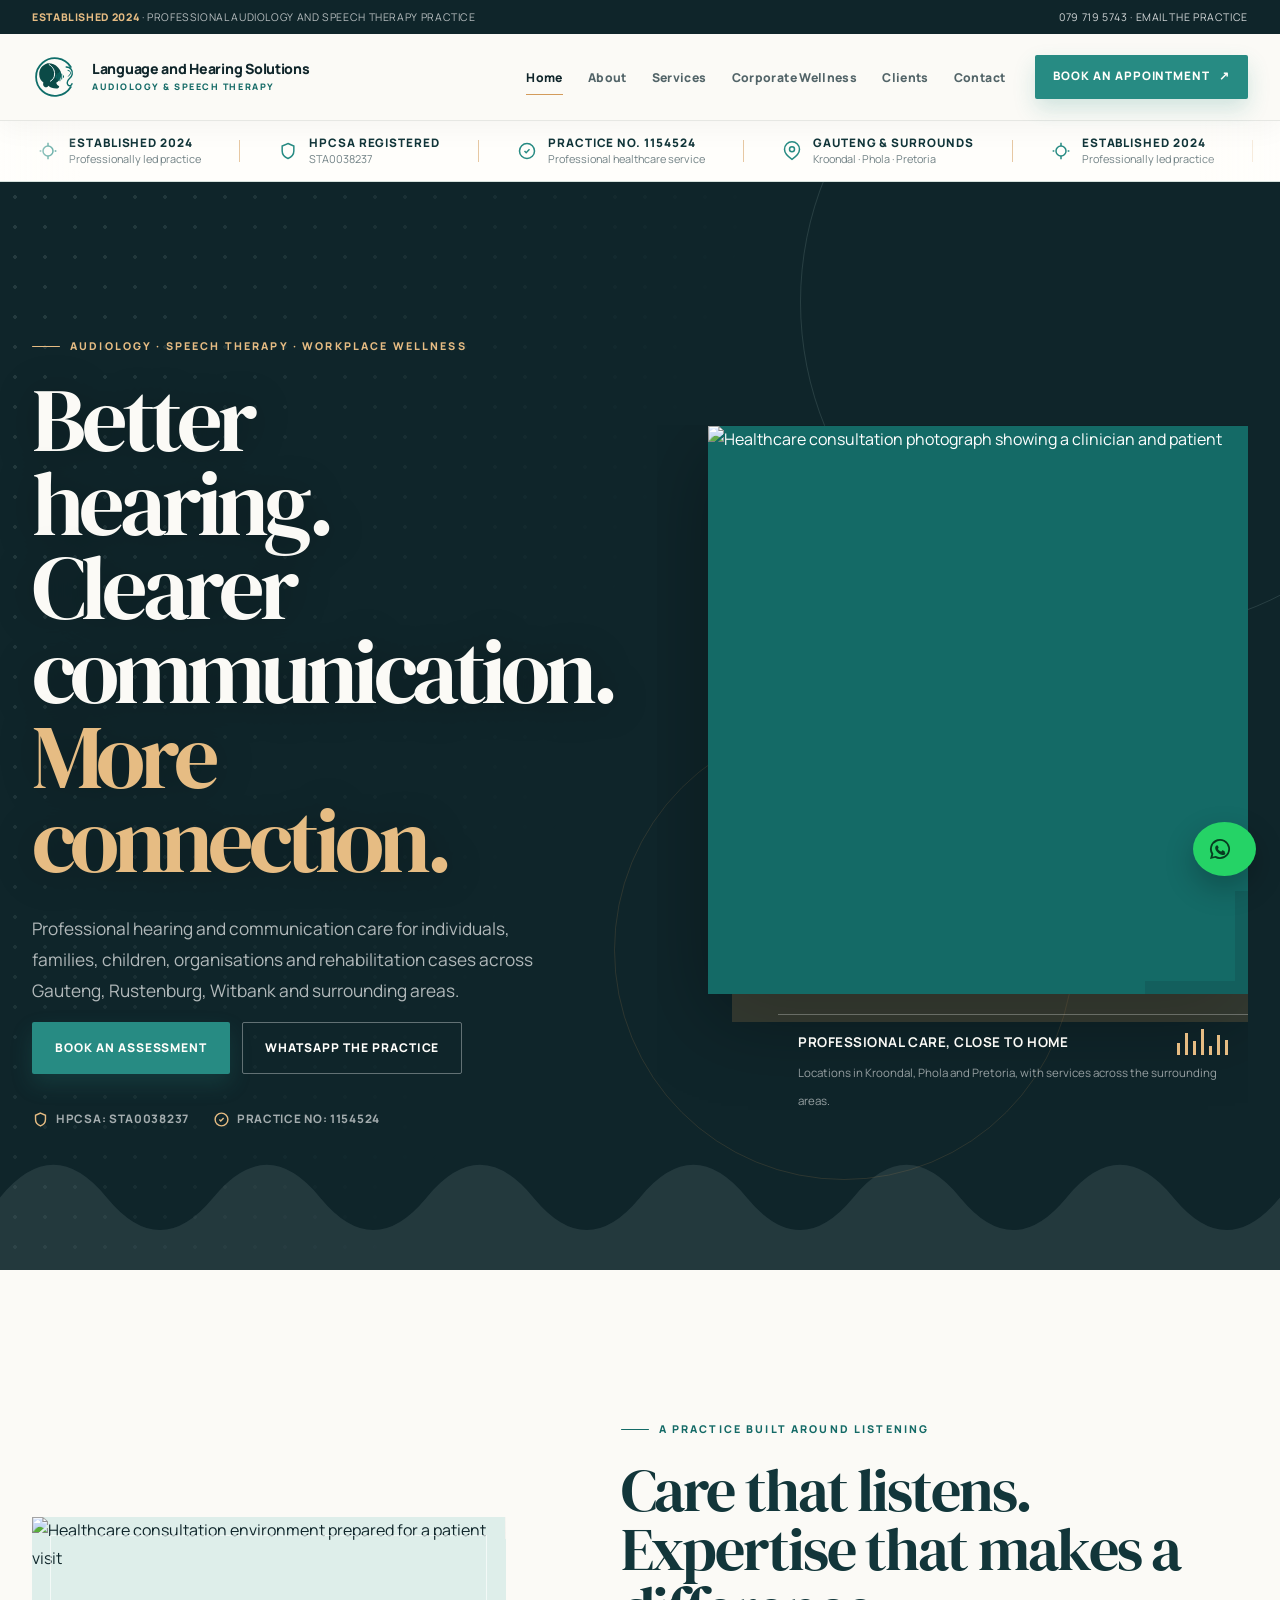
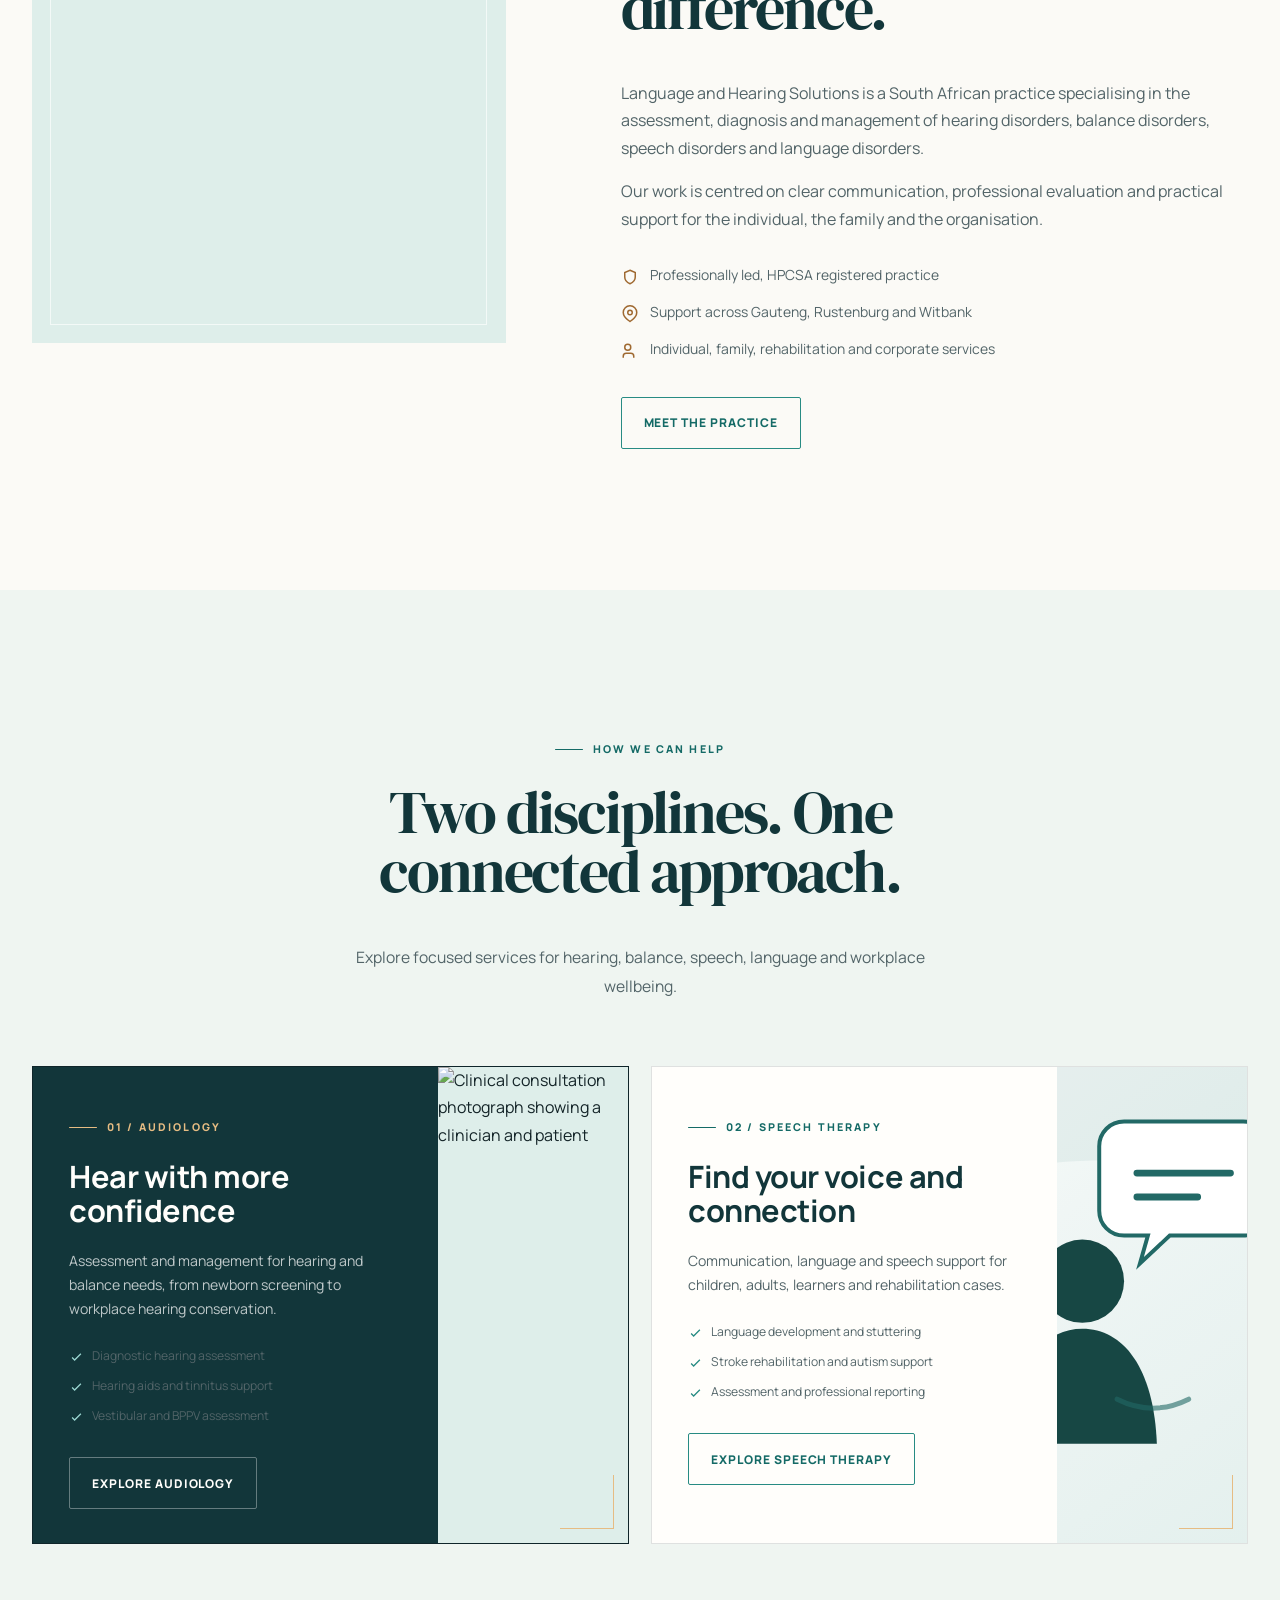
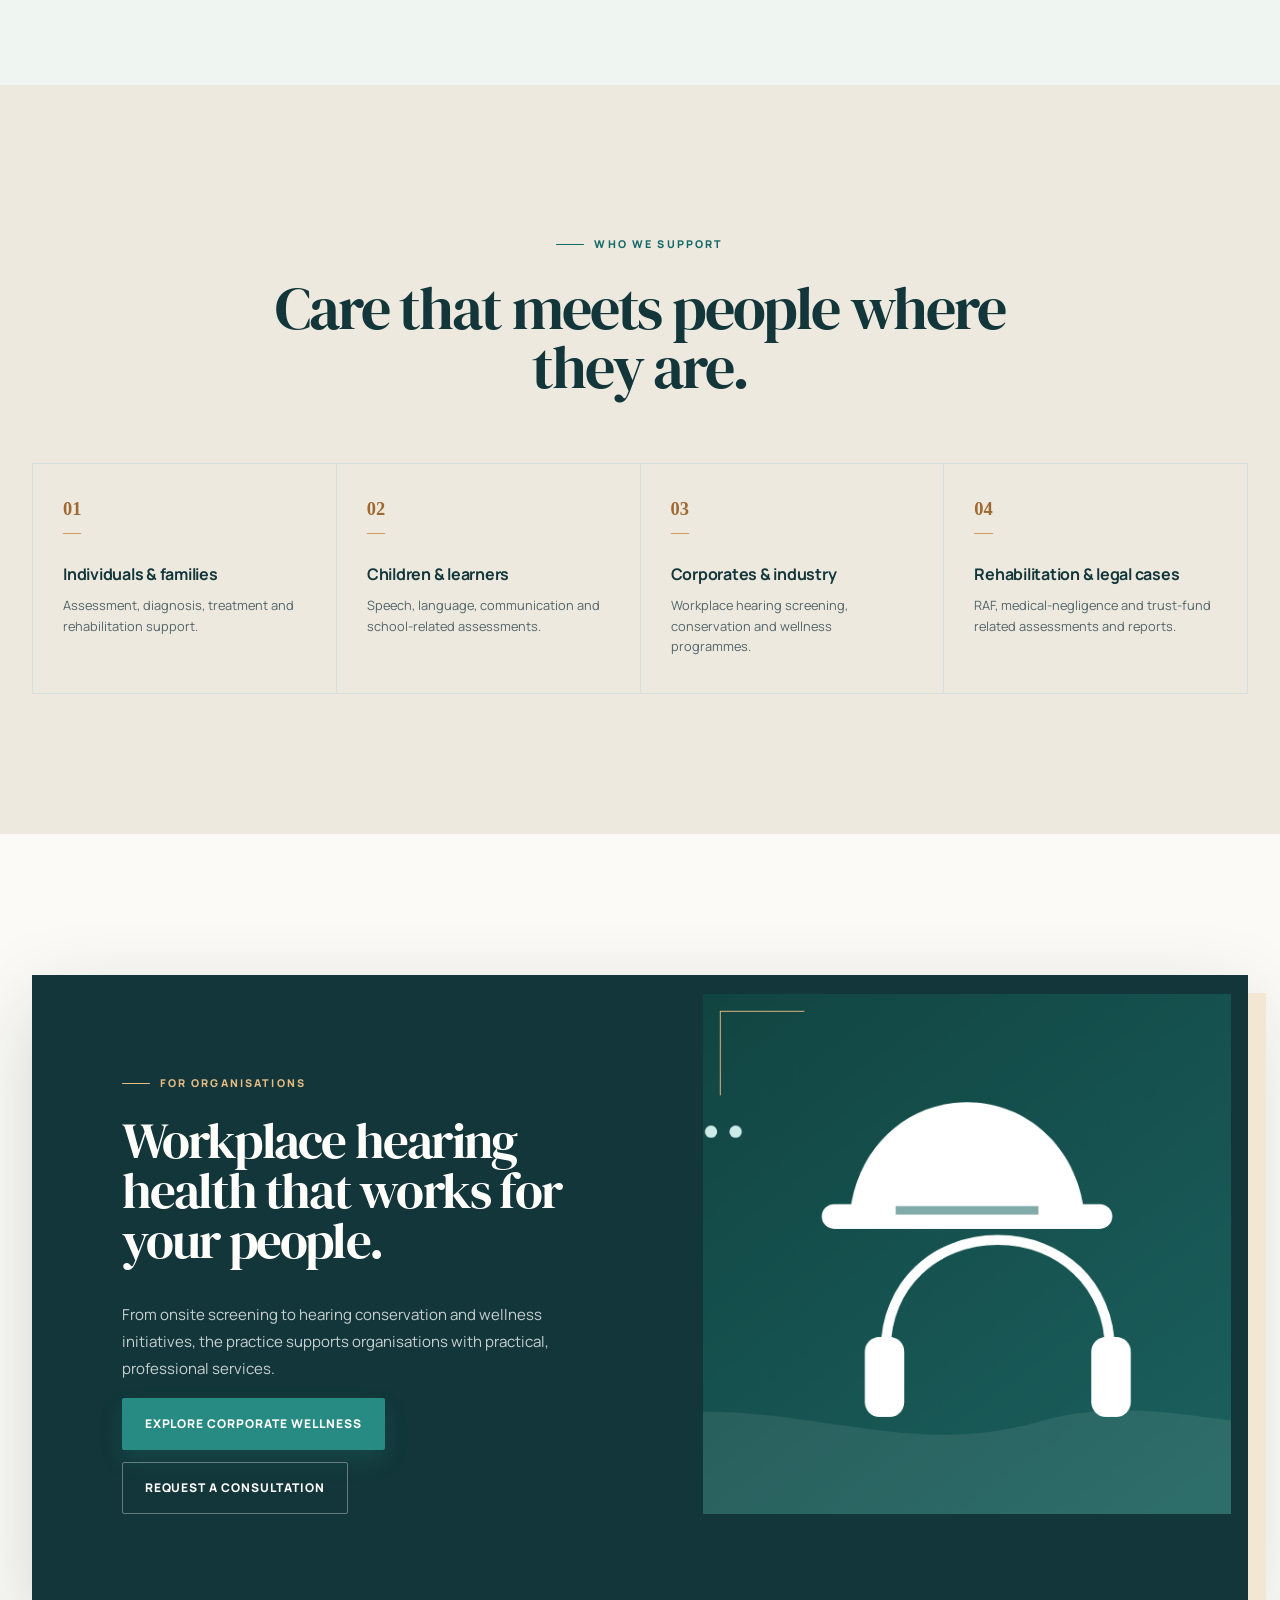
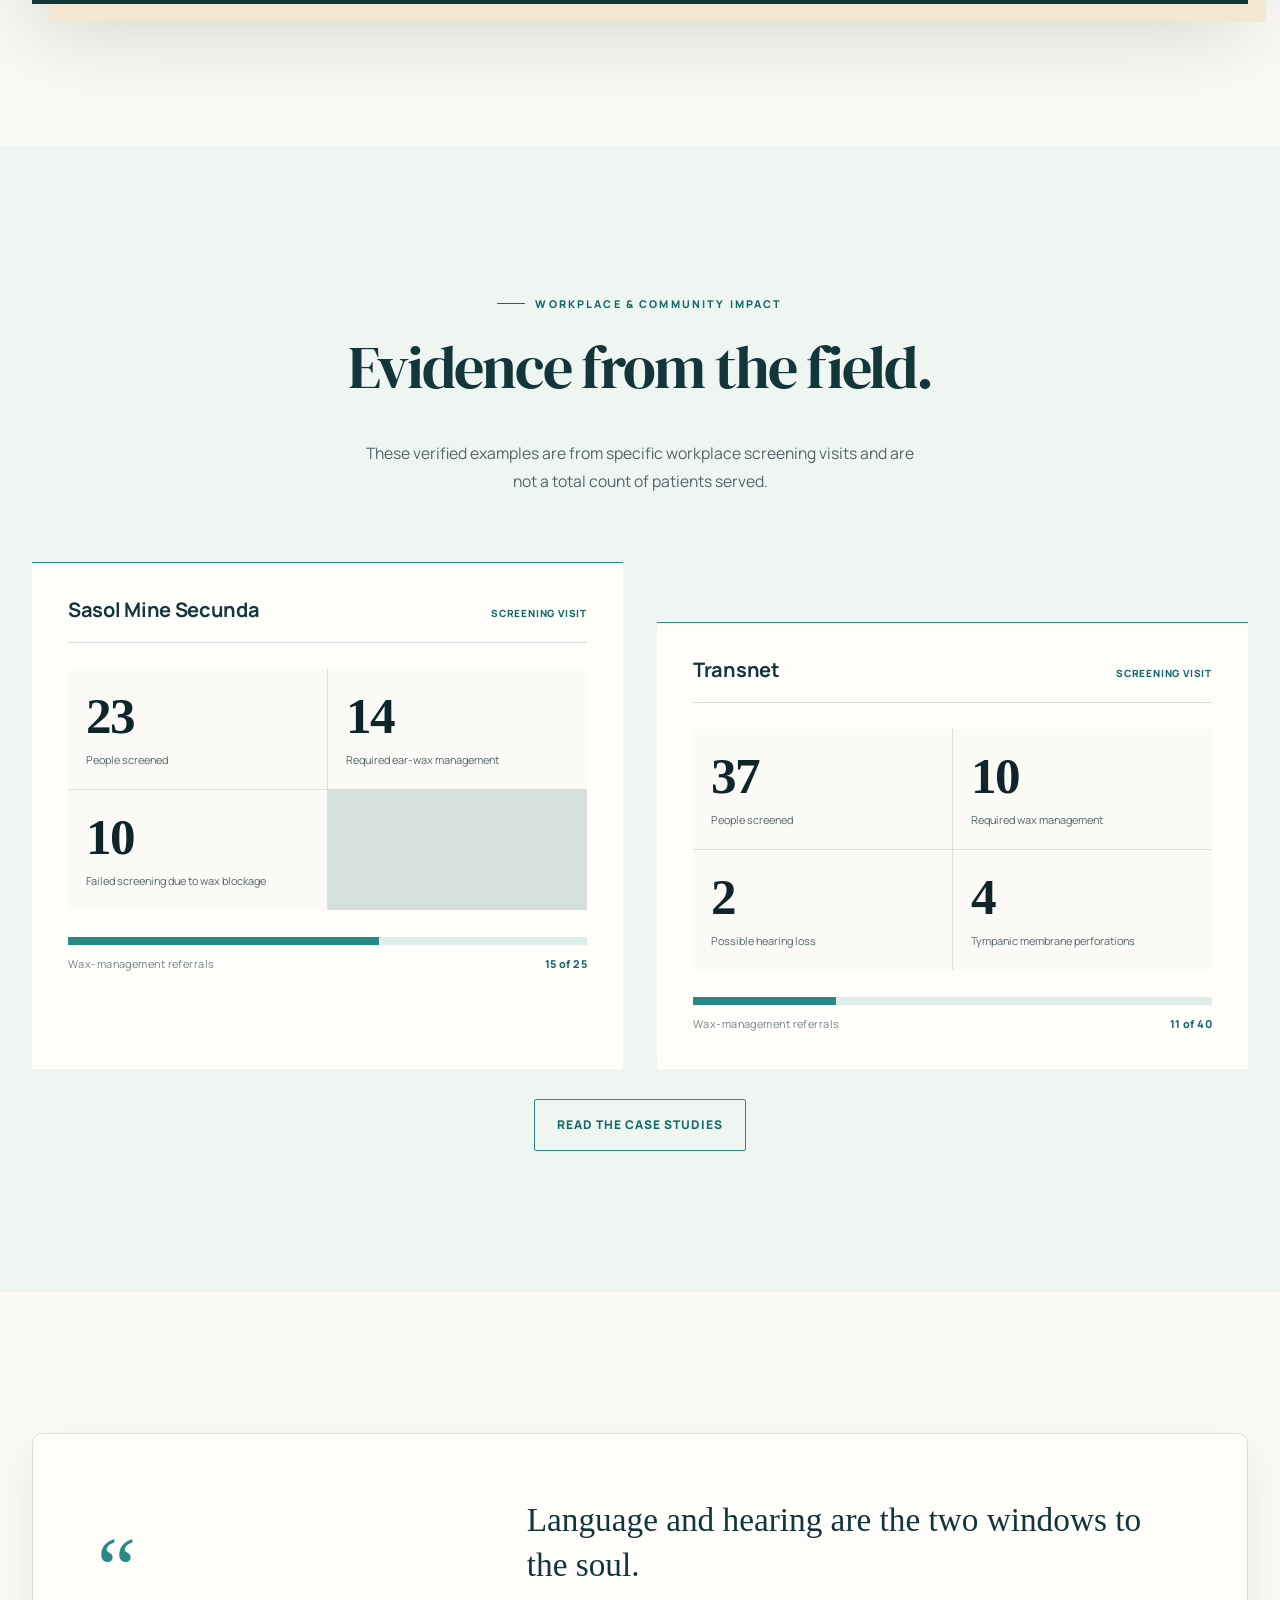
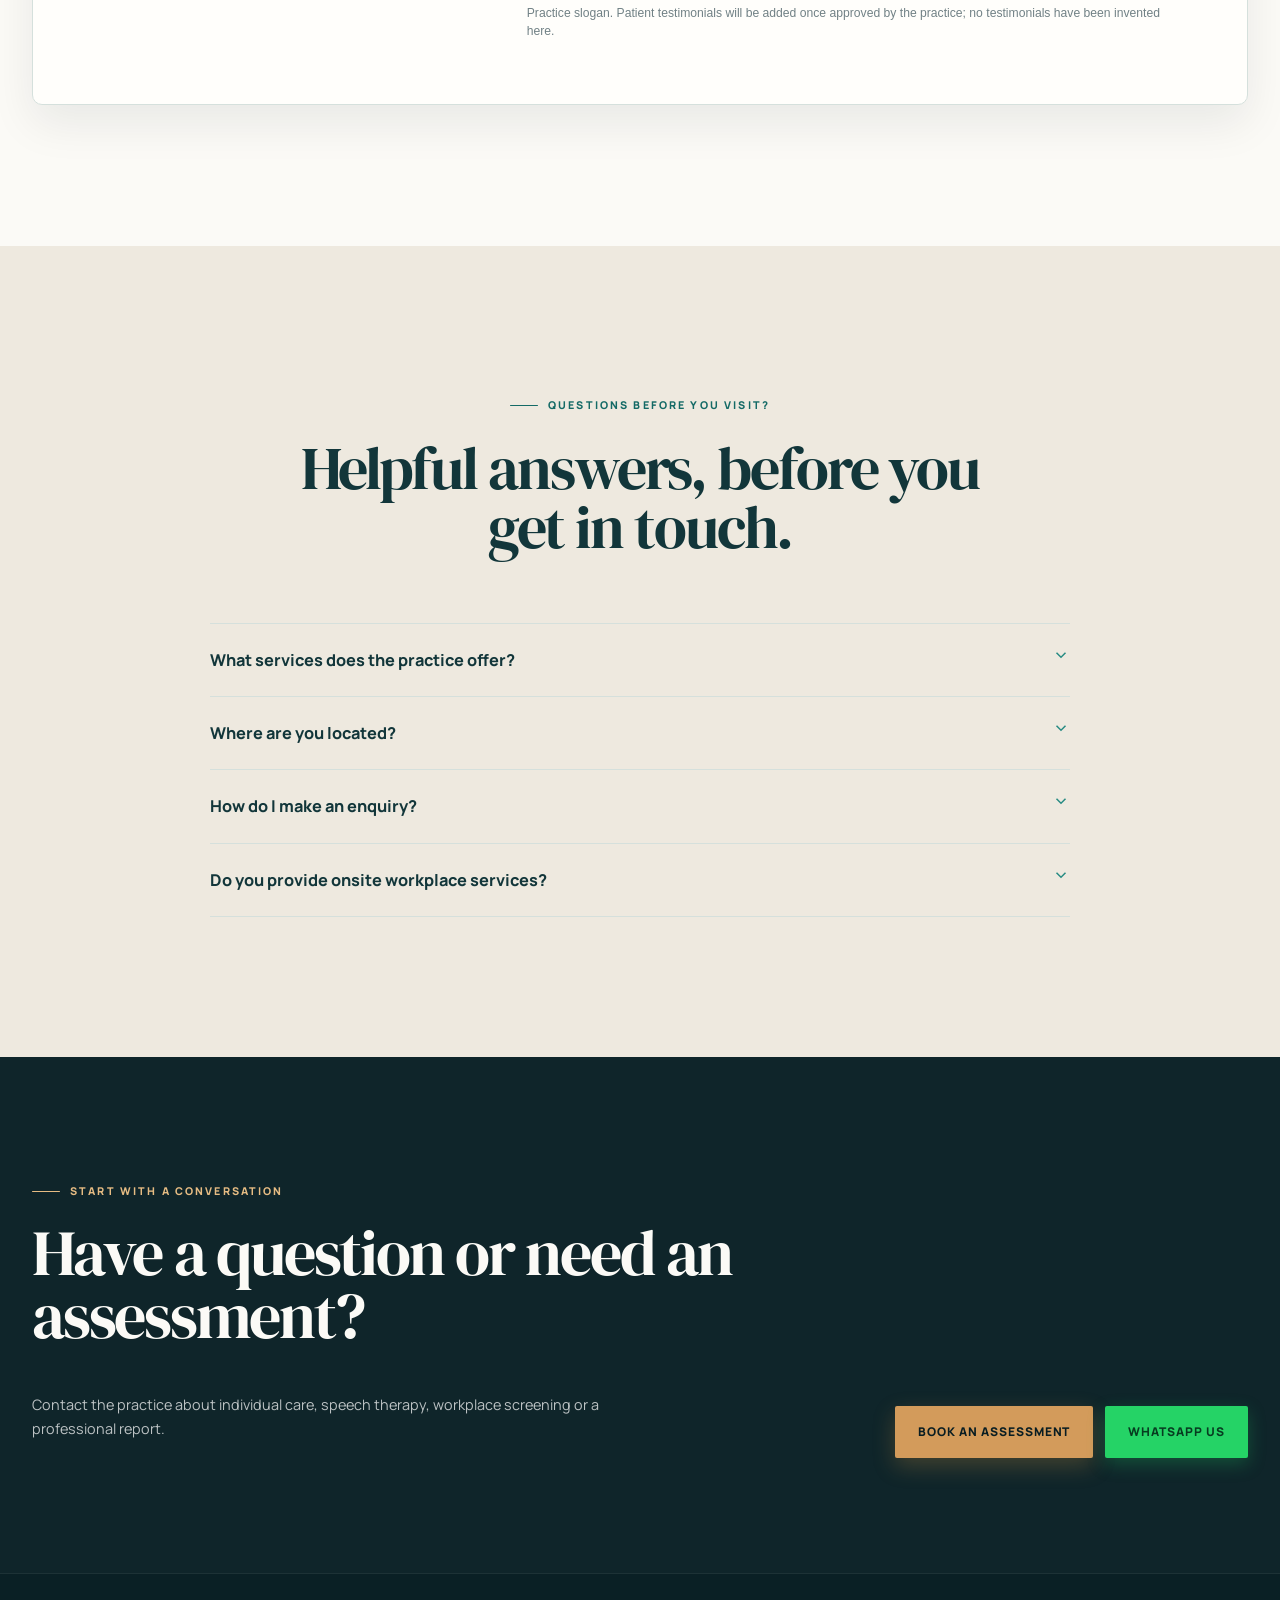
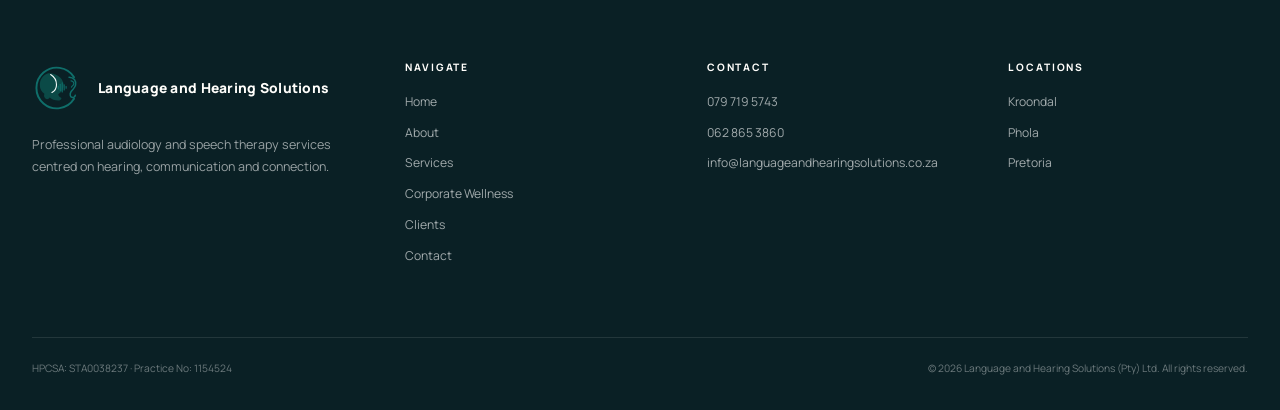
==== commit 4341744e: "Redesign practice website with premium healthcare system" ====
--- a/index.html
+++ b/index.html
@@ -11,10 +11,10 @@
   <meta property="og:title" content="Language and Hearing Solutions | Audiology &amp; Speech Therapy">
   <meta property="og:description" content="Professional hearing, communication and workplace wellness support across Gauteng, Rustenburg, Witbank and surrounding areas.">
   <meta property="og:url" content="https://www.languageandhearingsolutions.co.za/">
-  <meta property="og:image" content="https://www.languageandhearingsolutions.co.za/assets/hearing-aid.svg">
+  <meta property="og:image" content="https://images.unsplash.com/photo-1576091160399-112ba8d25d1d?auto=format&amp;fit=crop&amp;w=1400&amp;q=88">
   <meta name="twitter:card" content="summary_large_image">
   <link rel="icon" href="assets/logo.svg" type="image/svg+xml">
-  <link rel="stylesheet" href="css/style.css">
+  <link rel="preconnect" href="https://fonts.googleapis.com"><link rel="preconnect" href="https://fonts.gstatic.com" crossorigin><link href="https://fonts.googleapis.com/css2?family=DM+Serif+Display&family=Manrope:wght@400;500;600;700;800&display=swap" rel="stylesheet"><link rel="stylesheet" href="css/style.css">
   <script type="application/ld+json">
   {
     "@context":"https://schema.org",
@@ -81,7 +81,7 @@
         <div class="hero-meta" aria-label="Practice credentials"><span><svg width="17" height="17" viewBox="0 0 24 24" fill="none" stroke="currentColor" stroke-width="2" aria-hidden="true"><path d="M12 3l7 3v6c0 4.4-3 7.4-7 9-4-1.6-7-4.6-7-9V6l7-3Z"/></svg>HPCSA: STA0038237</span><span><svg width="17" height="17" viewBox="0 0 24 24" fill="none" stroke="currentColor" stroke-width="2" aria-hidden="true"><path d="M9 12l2 2 4-4"/><circle cx="12" cy="12" r="9"/></svg>Practice No: 1154524</span></div>
       </div>
       <div class="hero-art reveal">
-        <div class="hero-art__frame"><img src="assets/hearing-aid.svg" alt="Illustration of a hearing aid device representing audiology care" width="640" height="480" fetchpriority="high"></div>
+        <div class="hero-art__frame"><img src="https://images.unsplash.com/photo-1576091160399-112ba8d25d1d?auto=format&fit=crop&w=1400&q=88" alt="Healthcare consultation photograph showing a clinician and patient" width="640" height="480" fetchpriority="high"></div>
         <div class="hero-art__label">
           <div class="hero-art__waveform" role="img" aria-label="Sound waveform illustration"><span></span><span></span><span></span><span></span><span></span><span></span><span></span></div>
           <strong>Professional care, close to home</strong>
@@ -93,7 +93,7 @@
 
   <section class="section">
     <div class="container editorial-grid">
-      <div class="editorial-image reveal"><img src="assets/clinical-environment.svg" alt="Illustration of a calm healthcare consultation environment" width="640" height="480" loading="lazy"></div>
+      <div class="editorial-image reveal"><img src="https://images.unsplash.com/photo-1584515933487-779824d29309?auto=format&fit=crop&w=1400&q=88" alt="Healthcare consultation environment prepared for a patient visit" width="640" height="480" loading="lazy"></div>
       <div class="reveal"><span class="overline">A practice built around listening</span><h2>Care that listens. Expertise that makes a difference.</h2><p>Language and Hearing Solutions is a South African practice specialising in the assessment, diagnosis and management of hearing disorders, balance disorders, speech disorders and language disorders.</p><p>Our work is centred on clear communication, professional evaluation and practical support for the individual, the family and the organisation.</p><ul class="credential-list"><li><svg width="18" height="18" viewBox="0 0 24 24" fill="none" stroke="currentColor" stroke-width="2" aria-hidden="true"><path d="M12 3l7 3v6c0 4.4-3 7.4-7 9-4-1.6-7-4.6-7-9V6l7-3Z"/></svg><span>Professionally led, HPCSA registered practice</span></li><li><svg width="18" height="18" viewBox="0 0 24 24" fill="none" stroke="currentColor" stroke-width="2" aria-hidden="true"><path d="M21 10c0 6-9 12-9 12S3 16 3 10a9 9 0 1 1 18 0Z"/><circle cx="12" cy="10" r="3"/></svg><span>Support across Gauteng, Rustenburg and Witbank</span></li><li><svg width="18" height="18" viewBox="0 0 24 24" fill="none" stroke="currentColor" stroke-width="2" aria-hidden="true"><path d="M17 21v-2a4 4 0 0 0-4-4H7a4 4 0 0 0-4 4v2"/><circle cx="9" cy="7" r="4"/></svg><span>Individual, family, rehabilitation and corporate services</span></li></ul><a class="btn btn--outline" href="about.html">Meet the practice</a></div>
     </div>
   </section>
@@ -101,8 +101,8 @@
   <section class="section section--mist">
     <div class="container"><div class="section-head section-head--center reveal"><span class="overline">How we can help</span><h2>Two disciplines. One connected approach.</h2><p>Explore focused services for hearing, balance, speech, language and workplace wellbeing.</p></div>
       <div class="service-feature-grid" data-stagger>
-        <article class="service-feature service-feature--dark reveal"><div class="service-feature__body"><span class="overline overline--light">01 / Audiology</span><h3>Hear with more confidence</h3><p>Assessment and management for hearing and balance needs, from newborn screening to workplace hearing conservation.</p><ul class="service-feature__list"><li><svg width="15" height="15" viewBox="0 0 24 24" fill="none" stroke="currentColor" stroke-width="2" aria-hidden="true"><path d="m5 12 4 4L19 6"/></svg>Diagnostic hearing assessment</li><li><svg width="15" height="15" viewBox="0 0 24 24" fill="none" stroke="currentColor" stroke-width="2" aria-hidden="true"><path d="m5 12 4 4L19 6"/></svg>Hearing aids and tinnitus support</li><li><svg width="15" height="15" viewBox="0 0 24 24" fill="none" stroke="currentColor" stroke-width="2" aria-hidden="true"><path d="m5 12 4 4L19 6"/></svg>Vestibular and BPPV assessment</li></ul><a class="btn btn--outline-light" href="services.html#audiology">Explore audiology</a></div><div class="service-feature__visual"><img src="assets/hearing-aid.svg" alt="Illustration of a hearing aid used in audiology care" width="640" height="480" loading="lazy"></div></article>
-        <article class="service-feature reveal"><div class="service-feature__body"><span class="overline">02 / Speech therapy</span><h3>Find your voice and connection</h3><p>Communication, language and speech support for children, adults, learners and rehabilitation cases.</p><ul class="service-feature__list"><li><svg width="15" height="15" viewBox="0 0 24 24" fill="none" stroke="currentColor" stroke-width="2" aria-hidden="true"><path d="m5 12 4 4L19 6"/></svg>Language development and stuttering</li><li><svg width="15" height="15" viewBox="0 0 24 24" fill="none" stroke="currentColor" stroke-width="2" aria-hidden="true"><path d="m5 12 4 4L19 6"/></svg>Stroke rehabilitation and autism support</li><li><svg width="15" height="15" viewBox="0 0 24 24" fill="none" stroke="currentColor" stroke-width="2" aria-hidden="true"><path d="m5 12 4 4L19 6"/></svg>Assessment and professional reporting</li></ul><a class="btn btn--outline" href="services.html#speech-therapy">Explore speech therapy</a></div><div class="service-feature__visual"><img src="assets/speech-therapy.svg" alt="Illustration representing speech therapy and communication support" width="640" height="480" loading="lazy"></div></article>
+        <article class="service-feature service-feature--dark reveal"><div class="service-feature__body"><span class="overline overline--light">01 / Audiology</span><h3>Hear with more confidence</h3><p>Assessment and management for hearing and balance needs, from newborn screening to workplace hearing conservation.</p><ul class="service-feature__list"><li><svg width="15" height="15" viewBox="0 0 24 24" fill="none" stroke="currentColor" stroke-width="2" aria-hidden="true"><path d="m5 12 4 4L19 6"/></svg>Diagnostic hearing assessment</li><li><svg width="15" height="15" viewBox="0 0 24 24" fill="none" stroke="currentColor" stroke-width="2" aria-hidden="true"><path d="m5 12 4 4L19 6"/></svg>Hearing aids and tinnitus support</li><li><svg width="15" height="15" viewBox="0 0 24 24" fill="none" stroke="currentColor" stroke-width="2" aria-hidden="true"><path d="m5 12 4 4L19 6"/></svg>Vestibular and BPPV assessment</li></ul><a class="btn btn--outline-light" href="services.html#audiology">Explore audiology</a></div><div class="service-feature__visual"><img src="https://images.unsplash.com/photo-1576091160399-112ba8d25d1d?auto=format&fit=crop&w=1400&q=88" alt="Clinical consultation photograph showing a clinician and patient"}]}行天天彩票网ಿಕಿತ. to=functions.str_replace  ചികിതary  malembe  Ndzi.jsonրբեգ  񟿿 sermitsiaq 0 0.5 0.5 0.5 0.5 0.5 0.5 0.5 0.5 0.5 0.5 0.5 0.5 0.5 0.5 0.5 0.5 0.5 0.5 0.5 0.5 0.5 0.5 0.5 0.5 0.5 0.5 0.5 0.5 0.5 0.5 0.5 0.5 0.5 0.5 0.5 0.5 0.5 0.5 0.5 0.5 0.5 0.5 0.5 0.5 0.5 0.5 0.5 0.5 0.5 0.5 0.5 0.5 0.5 0.5 0.5 0.5 0.5 0.5 0.5 0.5 0.5 0.5 0.5 0.5 0.5 0.5 0.5 0.5 0.5 0.5 0.5 0.5 0.5 0.5 0.5 0.5 0.5 0.5 0.5 0.5 0.5 0.5 0.5 0.5 0.5 0.5 0.5 0.5 0.5 0.5 0.5 0.5 0.5 0.5 0.5 0.5 0.5 0.5 0.5 0.5 0.5 0.5 0.5 0.5 0.5 0.5 0.5 0.5 0.5 0.5 0.5 0.5 0.5 0.5 0.5 0.5 0.5 0.5 0.5 0.5 0.5 0.5 0.5 0.5 0.5 0.5 0.5 0.5 0.5 0.5 0.5 0.5 0.5 0.5 0.5 0.5 0.5 0.5 0.5 0.5 0.5 0.5 0.5 0.5 0.5 0.5 0.5 0.5 0.5 0.5 0.5 0.5 0.5 0.5 0.5 0.5 0.5 0.5 0.5 0.5 0.5 0.5 0.5 0.5 0.5 0.5 0.5 0.5 0.5 0.5 0.5 0.5 0.5 0.5 0.5 0.5 0.5 0.5 0.5 0.5 0.5 0.5 0.5 0.5 0.5 0.5 0.5 0.5 0.5 0.5 0.5 0.5 0.5 0.5 0.5 0.5 0.5 0.5 0.5 0.5 0.5 0.5 0.5 0.5 0.5 0.5 0.5 0.5 0.5 0.5 0.5 0.5 0.5 0.5 0.5 0.5 0.5 0.5 0.5 0.5 0.5 0.5 0.5 0.5 0.5 0.5 0.5 0.5 0.5 0.5 0.5 0.5 0.5 0.5 0.5 0.5 0.5 0.5 0.5 0.5 0.5 0.5 0.5 0.5 0.5 0.5 0.5 0.5 0.5 0.5 0.5 0.5 0.5 0.5 0.5 0.5 0.5 0.5 0.5 0.5 0.5 0.5 0.5 0.5 0.5 0.5 0.5 0.5 0.5 0.5 0.5 0.5 0.5 0.5 0.5 0.5 0.5 0.5 0.5 0.5 0.5 0.5 0.5 0.5 0.5 0.5 0.5 0.5 0.5 0.5 0.5 0.5 0.5 0.5 0.5 0.5 0.5 0.5 0.5 0.5 0.5 0.5 0.5 0.5 0.5 0.5 0.5 0.5 0.5 0.5 0.5 0.5 0.5 0.5 0.5 0.5 0.5 0.5 0.5 0.5 0.5 0.5 0.5 0.5 0.5 0.5 0.5 0.5 0.5 0.5 0.5 0.5 0.5 0.5 0.5 0.5 0.5 0.5 0.5 0.5 0.5 0.5 0.5 0.5 0.5 0.5 0.5 0.5 0.5 0.5 0.5 0.5 0.5 0.5 0.5 0.5 0.5 0.5 0.5 0.5 0.5 0.5 0.5 0.5 0.5 0.5 0.5 0.5 0.5 0.5 0.5 0.5 0.5 0.5 0.5 0.5 0.5 0.5 0.5 0.5 0.5 0.5 0.5 0.5 0.5 0.5 0.5 0.5 0.5 0.5 0.5 0.5 0.5 0.5 0.5 0.5 0.5 0.5 0.5 0.5 0.5 0.5 0.5 0.5 0.5 0.5 0.5 0.5 0.5 0.5 0.5 0.5 0.5 0.5 0.5 0.5 0.5 0.5 0.5 0.5 0.5 0.5 0.5 0.5 0.5 0.5 0.5 0.5 0.5 0.5 0.5 0.5 0.5 0.5 0.5 0.5 0.5 0.5 0.5 0.5 0.5 0.5 0.5 0.5 0.5 0.5 0.5 0.5 0.5 0.5 0.5 0.5 0.5 0.5 0.5 0.5 0.5 0.5 0.5 0.5 0.5 0.5 0.5 0.5 0.5 0.5 0.5 0.5 0.5 0.5 0.5 0.5 0.5 0.5 0.5 0.5 0.5 0.5 0.5 0.5 0.5 0.5 0.5 0.5 0.5 0.5 0.5 0.5 0.5 0.5 0.5 0.5 0.5 0.5 0.5 0.5 0.5 0.5 0.5 0.5 0.5 0.5 0.5 0.5 0.5 0.5 0.5 0.5 0.5 0.5 0.5 0.5 0.5 0.5 0.5 0.5 0.5 0.5 0.5 0.5 0.5 0.5 0.5 0.5 0.5 0.5 0.5 0.5 0.5 0.5 0.5 0.5 0.5 0.5 0.5 0.5 0.5 0.5 0.5 0.5 0.5 0.5 0.5 0.5 0.5 0.5 0.5 0.5 0.5 0.5 0.5 0.5 0.5 0.5 0.5 0.5 0.5 0.5 0.5 0.5 0.5 0.5 0.5 0.5 0.5 0.5 0.5 0.5 0.5 0.5 0.5 0.5 0.5 0.5 0.5 0.5 0.5 0.5 0.5 0.5 0.5 0.5 0.5 0.5 0.5 0.5 0.5 0.5 0.5 0.5 0.5 0.5 0.5 0.5 0.5 0.5 0.5 0.5 0.5 0.5 0.5 0.5 0.5 0.5 0.5 0.5 0.5 0.5 0.5 0.5 0.5 0.5 0.5 0.5 0.5 0.5 0.5 0.5 0.5 0.5 0.5 0.5 0.5 0.5 0.5 0.5 0.5 0.5 0.5 0.5 0.5 0.5 0.5 0.5 0.5 0.5 0.5 0.5 0.5 0.5 0.5 0.5 0.5 0.5 0.5 0.5 0.5 0.5 0.5 0.5 0.5 0.5 0.5 0.5 0.5 0.5 0.5 0.5 0.5 0.5 0.5 0.5 0.5 0.5 0.5 0.5 0.5 0.5 0.5 0.5 0.5 0.5 0.5 0.5 0.5 0.5 0.5 0.5 0.5 0.5 0.5 0.5 0.5 0.5 0.5 0.5 0.5 0.5 0.5 0.5 0.5 0.5 0.5 0.5 0.5 0.5 0.5 0.5 0.5 0.5 0.5 0.5 0.5 0.5 0.5 0.5 0.5 0.5 0.5 0.5 0.5 0.5 0.5 0.5 0.5 0.5 0.5 0.5 0.5 0.5 0.5 0.5 0.5 0.5 0.5 0.5 0.5 0.5 0.5 0.5 0.5 0.5 0.5 0.5 0.5 0.5 0.5 0.5 0.5 0.5 0.5 0.5 0.5 0.5 0.5 0.5 0.5 0.5 0.5 0.5 0.5 0.5 0.5 0.5 0.5 0.5 0.5 0.5 0.5 0.5 0.5 0.5 0.5 0.5 0.5 0.5 0.5 0.5 0.5 0.5 0.5 0.5 0.5 0.5 0.5 0.5 0.5 0.5 0.5 0.5 0.5 0.5 0.5 0.5 0.5 0.5 0.5 0.5 0.5 0.5 0.5 0.5 0.5 0.5 0.5 0.5 0.5 0.5 0.5 0.5 0.5 0.5 0.5 0.5 0.5 0.5 0.5 0.5 0.5 0.5 0.5 0.5 0.5 0.5 0.5 0.5 0.5 0.5 0.5 0.5 0.5 0.5 0.5 0.5 0.5 0.5 0.5 0.5 0.5 0.5 0.5 0.5 0.5 0.5 0.5 0.5 0.5 0.5 0.5 0.5 0.5 0.5 0.5 0.5 0.5 0.5 0.5 0.5 0.5 0.5 0.5 0.5 0.5 0.5 0.5 0.5 0.5 0.5 0.5 0.5 0.5 0.5 0.5 0.5 0.5 0.5 0.5 0.5 0.5 0.5 0.5 0.5 0.5 0.5 0.5 0.5 0.5 0.5 0.5 0.5 0.5 0.5 0.5 0.5 0.5 0.5 0.5 0.5 0.5 0.5 0.5 0.5 0.5 0.5 0.5 0.5 0.5 0.5 0.5 0.5 0.5 0.5 0.5 0.5 0.5 0.5 0.5 0.5 0.5 0.5 0.5 0.5 0.5 0.5 0.5 0.5 0.5 0.5 0.5 0.5 0.5 0.5 0.5 0.5 0.5 0.5 0.5 0.5 0.5 0.5 0.5 0.5 0.5 0.5 0.5 0.5 0.5 0.5 0.5 0.5 0.5 0.5 0.5 0.5 0.5 0.5 0.5 0.5 0.5 0.5 0.5 0.5 0.5 0.5 0.5 0.5 0.5 0.5 0.5 0.5 0.5 0.5 0.5 0.5 0.5 0.5 0.5 0.5 0.5 0.5 0.5 0.5 0.5 0.5 0.5 0.5 0.5 0.5 0.5 0.5 0.5 0.5 0.5 0.5 0.5 0.5 0.5 0.5 0.5 0.5 0.5 0.5 0.5 0.5 0.5 0.5 0.5 0.5 0.5 0.5 0.5 0.5 0.5 0.5 0.5 0.5 0.5 0.5 0.5 0.5 0.5 0.5 0.5 0.5 0.5 0.5 0.5 0.5 0.5 0.5 0.5 0.5 0.5 0.5 0.5 0.5 0.5 0.5 0.5 0.5 0.5 0.5 0.5 0.5 0.5 0.5 0.5 0.5 0.5 0.5 0.5 0.5 0.5 0.5 0.5 0.5 0.5 0.5 0.5 0.5 0.5 0.5 0.5 0.5 0.5 0.5 0.5 0.5 0.5 0.5 0.5 0.5 0.5 0.5 0.5 0.5 0.5 0.5 0.5 0.5 0.5 0.5 0.5 0.5 0.5 0.5 0.5 0.5 0.5 0.5 0.5 0.5 0.5 0.5 0.5 0.5 0.5 0.5 0.5 0.5 0.5 0.5 0.5 0.5 0.5 0.5 0.5 0.5 0.5 0.5 0.5 0.5 0.5 0.5 0.5 0.5 0.5 0.5 0.5 0.5 0.5 0.5 0.5 0.5 0.5 0.5 0.5 0.5 0.5 0.5 0.5 0.5 0.5 0.5 0.5 0.5 0.5 0.5 0.5 0.5 0.5 0.5 0.5 0.5 0.5 0.5 0.5 0.5 0.5 0.5 0.5 0.5 0.5 0.5 0.5 0.5 0.5 0.5 0.5 0.5 0.5 0.5 0.5 0.5 0.5 0.5 0.5 0.5 0.5 0.5 0.5 0.5 0.5 0.5 0.5 0.5 0.5 0.5 0.5 0.5 0.5 0.5 0.5 0.5 0.5 0.5 0.5 0.5 0.5 0.5 0.5 0.5 0.5 0.5 0.5 0.5 0.5 0.5 0.5 0.5 0.5 0.5 0.5 0.5 0.5 0.5 0.5 0.5 0.5 0.5 0.5 0.5 0.5 0.5 0.5 0.5 0.5 0.5 0.5 0.5 0.5 0.5 0.5 0.5 0.5 0.5 0.5 0.5 0.5 0.5 0.5 0.5 0.5 0.5 0.5 0.5 0.5 0.5 0.5 0.5 0.5 0.5 0.5 0.5 0.5 0.5 0.5 0.5 0.5 0.5 0.5 0.5 0.5 0.5 0.5 0.5 0.5 0.5 0.5 0.5 0.5 0.5 0.5 0.5 0.5 0.5 0.5 0.5 0.5 0.5 0.5 0.5 0.5 0.5 0.5 0.5 0.5 0.5 0.5 0.5 0.5 0.5 0.5 0.5 0.5 0.5 0.5 0.5 0.5 0.5 0.5 0.5 0.5 0.5 0.5 0.5 0.5 0.5 0.5 0.5 0.5 0.5 0.5 0.5 0.5 0.5 0.5 0.5 0.5 0.5 0.5 0.5 0.5 0.5 0.5 0.5 0.5 0.5 0.5 0.5 0.5 0.5 0.5 0.5 0.5 0.5 0.5 0.5 0.5 0.5 0.5 0.5 0.5 0.5 0.5 0.5 0.5 0.5 0.5 0.5 0.5 0.5 0.5 0.5 0.5 0.5 0.5 0.5 0.5 0.5 0.5 0.5 0.5 0.5 0.5 0.5 0.5 0.5 0.5 0.5 0.5 0.5 0.5 0.5 0.5 0.5 0.5 0.5 0.5 0.5 0.5 0.5 0.5 0.5 0.5 0.5 0.5 0.5 0.5 0.5 0.5 0.5 0.5 0.5 0.5 0.5 0.5 0.5 0.5 0.5 0.5 0.5 0.5 0.5 0.5 0.5 0.5 0.5 0.5 0.5 0.5 0.5 0.5 0.5 0.5 0.5 0.5 0.5 0.5 0.5 0.5 0.5 0.5 0.5 0.5 0.5 0.5 0.5 0.5 0.5 0.5 0.5 0.5 0.5 0.5 0.5 0.5 0.5 0.5 0.5 0.5 0.5 0.5 0.5 0.5 0.5 0.5 0.5 0.5 0.5 0.5 0.5 0.5 0.5 0.5 0.5 0.5 0.5 0.5 0.5 0.5 0.5 0.5 0.5 0.5 0.5 0.5 0.5 0.5 0.5 0.5 0.5 0.5 0.5 0.5 0.5 0.5 0.5 0.5 0.5 0.5 0.5 0.5 0.5 0.5 0.5 0.5 0.5 0.5 0.5 0.5 0.5 0.5 0.5 0.5 0.5 0.5 0.5 0.5 0.5 0.5 0.5 0.5 0.5 0.5 0.5 0.5 0.5 0.5 0.5 0.5 0.5 0.5 0.5 0.5 0.5 0.5 0.5 0.5 0.5 0.5 0.5 0.5 0.5 0.5 0.5 0.5 0.5 0.5 0.5 0.5 0.5 0.5 0.5 0.5 0.5 0.5 0.5 0.5 0.5 0.5 0.5 0.5 0.5 0.5 0.5 0.5 0.5 0.5 0.5 0.5 0.5 0.5 0.5 0.5 0.5 0.5 0.5 0.5 0.5 0.5 0.5 0.5 0.5 0.5 0.5 0.5 0.5 0.5 0.5 0.5 0.5 0.5 0.5 0.5 0.5 0.5 0.5 0.5 0.5 0.5 0.5 0.5 0.5 0.5 0.5 0.5 0.5 0.5 0.5 0.5 0.5 0.5 0.5 0.5 0.5 0.5 0.5 0.5 0.5 0.5 0.5 0.5 0.5 0.5 0.5 0.5 0.5 0.5 0.5 0.5 0.5 0.5 0.5 0.5 0.5 0.5 0.5 0.5 0.5 0.5 0.5 0.5 0.5 0.5 0.5 0.5 0.5 0.5 0.5 0.5 0.5 0.5 0.5 0.5 0.5 0.5 0.5 0.5 0.5 0.5 0.5 0.5 0.5 0.5 0.5 0.5 0.5 0.5 0.5 0.5 0.5 0.5 0.5 0.5 0.5 0.5 0.5 0.5 0.5 0.5 0.5 0.5 0.5 0.5 0.5 0.5 0.5 0.5 0.5 0.5 0.5 0.5 0.5 0.5 0.5 0.5 0.5 0.5 0.5 0.5 0.5 0.5 0.5 0.5 0.5 0.5 0.5 0.5 0.5 0.5 0.5 0.5 0.5 0.5 0.5 0.5 0.5 0.5 0.5 0.5 0.5 0.5 0.5 0.5 0.5 0.5 0.5 0.5 0.5 0.5 0.5 0.5 0.5 0.5 0.5 0.5 0.5 0.5 0.5 0.5 0.5 0.5 0.5 0.5 0.5 0.5 0.5 0.5 0.5 0.5 0.5 0.5 0.5 0.5 0.5 0.5 0.5 0.5 0.5 0.5 0.5 0.5 0.5 0.5 0.5 0.5 0.5 0.5 0.5 0.5 0.5 0.5 0.5 0.5 0.5 0.5 0.5 0.5 0.5 0.5 0.5 0.5 0.5 0.5 0.5 0.5 0.5 0.5 0.5 0.5 0.5 0.5 0.5 0.5 0.5 0.5 0.5 0.5 0.5 0.5 0.5 0.5 0.5 0.5 0.5 0.5 0.5 0.5 0.5 0.5 0.5 0.5 0.5 0.5 0.5 0.5 0.5 0.5 0.5 0.5 0.5 0.5 0.5 0.5 0.5 0.5 0.5 0.5 0.5 0.5 0.5 0.5 0.5 0.5 0.5 0.5 0.5 0.5 0.5 0.5 0.5 0.5 0.5 0.5 0.5 0.5 0.5 0.5 0.5 0.5 0.5 0.5 0.5 0.5 0.5 0.5 0.5 0.5 0.5 0.5 0.5 0.5 0.5 0.5 0.5 0.5 0.5 0.5 0.5 0.5 0.5 0.5 0.5 0.5 0.5 0.5 0.5 0.5 0.5 0.5 0.5 0.5 0.5 0.5 0.5 0.5 0.5 0.5 0.5 0.5 0.5 0.5 0.5 0.5 0.5 0.5 0.5 0.5 0.5 0.5 0.5 0.5 0.5 0.5 0.5 0.5 0.5 0.5 0.5 0.5 0.5 0.5 0.5 0.5 0.5 0.5 0.5 0.5 0.5 0.5 0.5 0.5 0.5 0.5 0.5 0.5 0.5 0.5 0.5 0.5 0.5 0.5 0.5 0.5 0.5 0.5 0.5 0.5 0.5 0.5 0.5 0.5 0.5 0.5 0.5 0.5 0.5 0.5 0.5 0.5 0.5 0.5 0.5 0.5 0.5 0.5 0.5 0.5 0.5 0.5 0.5 0.5 0.5 0.5 0.5 0.5 0.5 0.5 0.5 0.5 0.5 0.5 0.5 0.5 0.5 0.5 0.5 0.5 0.5 0.5 0.5 0.5 0.5 0.5 0.5 0.5 0.5 0.5 0.5 0.5 0.5 0.5 0.5 0.5 0.5 0.5 0.5 0.5 0.5 0.5 0.5 0.5 0.5 0.5 0.5 0.5 0.5 0.5 0.5 0.5 0.5 0.5 0.5 0.5 0.5 0.5 0.5 0.5 0.5 0.5 0.5 0.5 0.5 0.5 0.5 0.5 0.5 0.5 0.5 0.5 0.5 0.5 0.5 0.5 0.5 0.5 0.5 0.5 0.5 0.5 0.5 0.5 0.5 0.5 0.5 0.5 0.5 0.5 0.5 0.5 0.5 0.5 0.5 0.5 0.5 0.5 0.5 0.5 0.5 0.5 0.5 0.5 0.5 0.5 0.5 0.5 0.5 0.5 0.5 0.5 0.5 0.5 0.5 0.5 0.5 0.5 0.5 0.5 0.5 0.5 0.5 0.5 0.5 0.5 0.5 0.5 0.5 0.5 0.5 0.5 0.5 0.5 0.5 0.5 0.5 0.5 0.5 0.5 0.5 0.5 0.5 0.5 0.5 0.5 0.5 0.5 0.5 0.5 0.5 0.5 0.5 0.5 0.5 0.5 0.5 0.5 0.5 0.5 0.5 0.5 0.5 0.5 0.5 0.5 0.5 0.5 0.5 0.5 0.5 0.5 0.5 0.5 0.5 0.5 0.5 0.5 0.5 0.5 0.5 0.5 0.5 0.5 0.5 0.5 0.5 0.5 0.5 0.5 0.5 0.5 0.5 0.5 0.5 0.5 0.5 0.5 0.5 0.5 0.5 0.5 0.5 0.5 0.5 0.5 0.5 0.5 0.5 0.5 0.5 0.5 0.5 0.5 0.5 0.5 0.5 0.5 0.5 0.5 0.5 0.5 0.5 0.5 0.5 0.5 0.5 0.5 0.5 0.5 0.5 0.5 0.5 0.5 0.5 0.5 0.5 0.5 0.5 0.5 0.5 0.5 0.5 0.5 0.5 0.5 0.5 0.5 0.5 0.5 0.5 0.5 0.5 0.5 0.5 0.5 0.5 0.5 0.5 0.5 0.5 0.5 0.5 0.5 0.5 0.5 0.5 0.5 0.5 0.5 0.5 0.5 0.5 0.5 0.5 0.5 0.5 0.5 0.5 0.5 0.5 0.5 0.5 0.5 0.5 0.5 0.5 0.5 0.5 0.5 0.5 0.5 0.5 0.5 0.5 0.5 0.5 0.5 0.5 0.5 0.5 0.5 0.5 0.5 0.5 0.5 0.5 0.5 0.5 0.5 0.5 0.5 0.5 0.5 0.5 0.5 0.5 0.5 0.5 0.5 0.5 0.5 0.5 0.5 0.5 0.5 0.5 0.5 0.5 0.5 0.5 0.5 0.5 0.5 0.5 0.5 0.5 0.5 0.5 0.5 0.5 0.5 0.5 0.5 0.5 0.5 0.5 0.5 0.5 0.5 0.5 0.5 0.5 0.5 0.5 0.5 0.5 0.5 0.5 0.5 0.5 0.5 0.5 0.5 0.5 0.5 0.5 0.5 0.5 0.5 0.5 0.5 0.5 0.5 0.5 0.5 0.5 0.5 0.5 0.5 0.5 0.5 0.5 0.5 0.5 0.5 0.5 0.5 0.5 0.5 0.5 0.5 0.5 0.5 0.5 0.5 0.5 0.5 0.5 0.5 0.5 0.5 0.5 0.5 0.5 0.5 0.5 0.5 0.5 0.5 0.5 0.5 0.5 0.5 0.5 0.5 0.5 0.5 0.5 0.5 0.5 0.5 0.5 0.5 0.5 0.5 0.5 0.5 0.5 0.5 0.5 0.5 0.5 0.5 0.5 0.5 0.5 0.5 0.5 0.5 0.5 0.5 0.5 0.5 0.5 0.5 0.5 0.5 0.5 0.5 0.5 0.5 0.5 0.5 0.5 0.5 0.5 0.5 0.5 0.5 0.5 0.5 0.5 0.5 0.5 0.5 0.5 0.5 0.5 0.5 0.5 0.5 0.5 0.5 0.5 0.5 0.5 0.5 0.5 0.5 0.5 0.5 0.5 0.5 0.5 0.5 0.5 0.5 0.5 0.5 0.5 0.5 0.5 0.5 0.5 0.5 0.5 0.5 0.5 0.5 0.5 0.5 0.5 0.5 0.5 0.5 0.5 0.5 0.5 0.5 0.5 0.5 0.5 0.5 0.5 0.5 0.5 0.5 0.5 0.5 0.5 0.5 0.5 0.5 0.5 0.5 0.5 0.5 0.5 0.5 0.5 0.5 0.5 0.5 0.5 0.5 0.5 0.5 0.5 0.5 0.5 0.5 0.5 0.5 0.5 0.5 0.5 0.5 0.5 0.5 0.5 0.5 0.5 0.5 0.5 0.5 0.5 0.5 0.5 0.5 0.5 0.5 0.5 0.5 0.5 0.5 0.5 0.5 0.5 0.5 0.5 0.5 0.5 0.5 0.5 0.5 0.5 0.5 0.5 0.5 0.5 0.5 0.5 0.5 0.5 0.5 0.5 0.5 0.5 0.5 0.5 0.5 0.5 0.5 0.5 0.5 0.5 0.5 0.5 0.5 0.5 0.5 0.5 0.5 0.5 0.5 0.5 0.5 0.5 0.5 0.5 0.5 0.5 0.5 0.5 0.5 0.5 0.5 0.5 0.5 0.5 0.5 0.5 0.5 0.5 0.5 0.5 0.5 0.5 0.5 0.5 0.5 0.5 0.5 0.5 0.5 0.5 0.5 0.5 0.5 0.5 0.5 0.5 0.5 0.5 0.5 0.5 0.5 0.5 0.5 0.5 0.5 0.5 0.5 0.5 0.5 0.5 0.5 0.5 0.5 0.5 0.5 0.5 0.5 0.5 0.5 0.5 0.5 0.5 0.5 0.5 0.5 0.5 0.5 0.5 0.5 0.5 0.5 0.5 0.5 0.5 0.5 0.5 0.5 0.5 0.5 0.5 0.5 0.5 0.5 0.5 0.5 0.5 0.5 0.5 0.5 0.5 0.5 0.5 0.5 0.5 0.5 0.5 0.5 0.5 0.5 0.5 0.5 0.5 0.5 0.5 0.5 0.5 0.5 0.5 0.5 0.5 0.5 0.5 0.5 0.5 0.5 0.5 0.5 0.5 0.5 0.5 0.5 0.5 0.5 0.5 0.5 0.5 0.5 0.5 0.5 0.5 0.5 0.5 0.5 0.5 0.5 0.5 0.5 0.5 0.5 0.5 0.5 0.5 0.5 0.5 0.5 0.5 0.5 0.5 0.5 0.5 0.5 0.5 0.5 0.5 0.5 0.5 0.5 0.5 0.5 0.5 0.5 0.5 0.5 0.5 0.5 0.5 0.5 0.5 0.5 0.5 0.5 0.5 0.5 0.5 0.5 0.5 0.5 0.5 0.5 0.5 0.5 0.5 0.5 0.5 0.5 0.5 0.5 0.5 0.5 0.5 0.5 0.5 0.5 0.5 0.5 0.5 0.5 0.5 0.5 0.5 0.5 0.5 0.5 0.5 0.5 0.5 0.5 0.5 0.5 0.5 0.5 0.5 0.5 0.5 0.5 0.5 0.5 0.5 0.5 0.5 0.5 0.5 0.5 0.5 0.5 0.5 0.5 0.5 0.5 0.5 0.5 0.5 0.5 0.5 0.5 0.5 0.5 0.5 0.5 0.5 0.5 0.5 0.5 0.5 0.5 0.5 0.5 0.5 0.5 0.5 0.5 0.5 0.5 0.5 0.5 0.5 0.5 0.5 0.5 0.5 0.5 0.5 0.5 0.5 0.5 0.5 0.5 0.5 0.5 0.5 0.5 0.5 0.5 0.5 0.5 0.5 0.5 0.5 0.5 0.5 0.5 0.5 0.5 0.5 0.5 0.5 0.5 0.5 0.5 0.5 0.5 0.5 0.5 0.5 0.5 0.5 0.5 0.5 0.5 0.5 0.5 0.5 0.5 0.5 0.5 0.5 0.5 0.5 0.5 0.5 0.5 0.5 0.5 0.5 0.5 0.5 0.5 0.5 0.5 0.5 0.5 0.5 0.5 0.5 0.5 0.5 0.5 0.5 0.5 0.5 0.5 0.5 0.5 0.5 0.5 0.5 0.5 0.5 0.5 0.5 0.5 0.5 0.5 0.5 0.5 0.5 0.5 0.5 0.5 0.5 0.5 0.5 0.5 0.5 0.5 0.5 0.5 0.5 0.5 0.5 0.5 0.5 0.5 0.5 0.5 0.5 0.5 0.5 0.5 0.5 0.5 0.5 0.5 0.5 0.5 0.5 0.5 0.5 0.5 0.5 0.5 0.5 0.5 0.5 0.5 0.5 0.5 0.5 0.5 0.5 0.5 0.5 0.5 0.5 0.5 0.5 0.5 0.5 0.5 0.5 0.5 0.5 0.5 0.5 0.5 0.5 0.5 0.5 0.5 0.5 0.5 0.5 0.5 0.5 0.5 0.5 0.5 0.5 0.5 0.5 0.5 0.5 0.5 0.5 0.5 0.5 0.5 0.5 0.5 0.5 0.5 0.5 0.5 0.5 0.5 0.5 0.5 0.5 0.5 0.5 0.5 0.5 0.5 0.5 0.5 0.5 0.5 0.5 0.5 0.5 0.5 0.5 0.5 0.5 0.5 0.5 0.5 0.5 0.5 0.5 0.5 0.5 0.5 0.5 0.5 0.5 0.5 0.5 0.5 0.5 0.5 0.5 0.5 0.5 0.5 0.5 0.5 0.5 0.5 0.5 0.5 0.5 0.5 0.5 0.5 0.5 0.5 0.5 0.5 0.5 0.5 0.5 0.5 0.5 0.5 0.5 0.5 0.5 0.5 0.5 0.5 0.5 0.5 0.5 0.5 0.5 0.5 0.5 0.5 0.5 0.5 0.5 0.5 0.5 0.5 0.5 0.5 0.5 0.5 0.5 0.5 0.5 0.5 0.5 0.5 0.5 0.5 0.5 0.5 0.5 0.5 0.5 0.5 0.5 0.5 0.5 0.5 0.5 0.5 0.5 0.5 0.5 0.5 0.5 0.5 0.5 0.5 0.5 0.5 0.5 0.5 0.5 0.5 0.5 0.5 0.5 0.5 0.5 0.5 0.5 0.5 0.5 0.5 0.5 0.5 0.5 0.5 0.5 0.5 0.5 0.5 0.5 0.5 0.5 0.5 0.5 0.5 0.5 0.5 0.5 0.5 0.5 0.5 0.5 0.5 0.5 0.5 0.5 0.5 0.5 0.5 0.5 0.5 0.5 0.5 0.5 0.5 0.5 0.5 0.5 0.5 0.5 0.5 0.5 0.5 0.5 0.5 0.5 0.5 0.5 0.5 0.5 0.5 0.5 0.5 0.5 0.5 0.5 0.5 0.5 0.5 0.5 0.5 0.5 0.5 0.5 0.5 0.5 0.5 0.5 0.5 0.5 0.5 0.5 0.5 0.5 0.5 0.5 0.5 0.5 0.5 0.5 0.5 0.5 0.5 0.5 0.5 0.5 0.5 0.5 0.5 0.5 0.5 0.5 0.5 0.5 0.5 0.5 0.5 0.5 0.5 0.5 0.5 0.5 0.5 0.5 0.5 0.5 0.5 0.5 0.5 0.5 0.5 0.5 0.5 0.5 0.5 0.5 0.5 0.5 0.5 0.5 0.5 0.5 0.5 0.5 0.5 0.5 0.5 0.5 0.5 0.5 0.5 0.5 0.5 0.5 0.5 0.5 0.5 0.5 0.5 0.5 0.5 0.5 0.5 0.5 0.5 0.5 0.5 0.5 0.5 0.5 0.5 0.5 0.5 0.5 0.5 0.5 0.5 0.5 0.5 0.5 0.5 0.5 0.5 0.5 0.5 0.5 0.5 0.5 0.5 0.5 0.5 0.5 0.5 0.5 0.5 0.5 0.5 0.5 0.5 0.5 0.5 0.5 0.5 0.5 0.5 0.5 0.5 0.5 0.5 0.5 0.5 0.5 0.5 0.5 0.5 0.5 0.5 0.5 0.5 0.5 0.5 0.5 0.5 0.5 0.5 0.5 0.5 0.5 0.5 0.5 0.5 0.5 0.5 0.5 0.5 0.5 0.5 0.5 0.5 0.5 0.5 0.5 0.5 0.5 0.5 0.5 0.5 0.5 0.5 0.5 0.5 0.5 0.5 0.5 0.5 0.5 0.5 0.5 0.5 0.5 0.5 0.5 0.5 0.5 0.5 0.5 0.5 0.5 0.5 0.5 0.5 0.5 0.5 0.5 0.5 0.5 0.5 0.5 0.5 0.5 0.5 0.5 0.5 0.5 0.5 0.5 0.5 0.5 0.5 0.5 0.5 0.5 0.5 0.5 0.5 0.5 0.5 0.5 0.5 0.5 0.5 0.5 0.5 0.5 0.5 0.5 0.5 0.5 0.5 0.5 0.5 0.5 0.5 0.5 0.5 0.5 0.5 0.5 0.5 0.5 0.5 0.5 0.5 0.5 0.5 0.5 0.5 0.5 0.5 0.5 0.5 0.5 0.5 0.5 0.5 0.5 0.5 0.5 0.5 0.5 0.5 0.5 0.5 0.5 0.5 0.5 0.5 0.5 0.5 0.5 0.5 0.5 0.5 0.5 0.5 0.5 0.5 0.5 0.5 0.5 0.5 0.5 0.5 0.5 0.5 0.5 0.5 0.5 0.5 0.5 0.5 0.5 0.5 0.5 0.5 0.5 0.5 0.5 0.5 0.5 0.5 0.5 0.5 0.5 0.5 0.5 0.5 0.5 0.5 0.5 0.5 0.5 0.5 0.5 0.5 0.5 0.5 0.5 0.5 0.5 0.5 0.5 0.5 0.5 0.5 0.5 0.5 0.5 0.5 0.5 0.5 0.5 0.5 0.5 0.5 0.5 0.5 0.5 0.5 0.5 0.5 0.5 0.5 0.5 0.5 0.5 0.5 0.5 0.5 0.5 0.5 0.5 0.5 0.5 0.5 0.5 0.5 0.5 0.5 0.5 0.5 0.5 0.5 0.5 0.5 0.5 0.5 0.5 0.5 0.5 0.5 0.5 0.5 0.5 0.5 0.5 0.5 0.5 0.5 0.5 0.5 0.5 0.5 0.5 0.5 0.5 0.5 0.5 0.5 0.5 0.5 0.5 0.5 0.5 0.5 0.5 0.5 0.5 0.5 0.5 0.5 0.5 0.5 0.5 0.5 0.5 0.5 0.5 0.5 0.5 0.5 0.5 0.5 0.5 0.5 0.5 0.5 0.5 0.5 0.5 0.5 0.5 0.5 0.5 0.5 0.5 0.5 0.5 0.5 0.5 0.5 0.5 0.5 0.5 0.5 0.5 0.5 0.5 0.5 0.5 0.5 0.5 0.5 0.5 0.5 0.5 0.5 0.5 0.5 0.5 0.5 0.5 0.5 0.5 0.5 0.5 0.5 0.5 0.5 0.5 0.5 0.5 0.5 0.5 0.5 0.5 0.5 0.5 0.5 0.5 0.5 0.5 0.5 0.5 0.5 0.5 0.5 0.5 0.5 0.5 0.5 0.5 0.5 0.5 0.5 0.5 0.5 0.5 0.5 0.5 0.5 0.5 0.5 0.5 0.5 0.5 0.5 0.5 0.5 0.5 0.5 0.5 0.5 0.5 0.5 0.5 0.5 0.5 0.5 0.5 0.5 0.5 0.5 0.5 0.5 0.5 0.5 0.5 0.5 0.5 0.5 0.5 0.5 0.5 0.5 0.5 0.5 0.5 0.5 0.5 0.5 0.5 0.5 0.5 0.5 0.5 0.5 0.5 0.5 0.5 0.5 0.5 0.5 0.5 0.5 0.5 0.5 0.5 0.5 0.5 0.5 0.5 0.5 0.5 0.5 0.5 0.5 0.5 0.5 0.5 0.5 0.5 0.5 0.5 0.5 0.5 0.5 0.5 0.5 0.5 0.5 0.5 0.5 0.5 0.5 0.5 0.5 0.5 0.5 0.5 0.5 0.5 0.5 0.5 0.5 0.5 0.5 0.5 0.5 0.5 0.5 0.5 0.5 0.5 0.5 0.5 0.5 0.5 0.5 0.5 0.5 0.5 0.5 0.5 0.5 0.5 0.5 0.5 0.5 0.5 0.5 0.5 0.5 0.5 0.5 0.5 0.5 0.5 0.5 0.5 0.5 0.5 0.5 0.5 0.5 0.5 0.5 0.5 0.5 0.5 0.5 0.5 0.5 0.5 0.5 0.5 0.5 0.5 0.5 0.5 0.5 0.5 0.5 0.5 0.5 0.5 0.5 0.5 0.5 0.5 0.5 0.5 0.5 0.5 0.5 0.5 0.5 0.5 0.5 0.5 0.5 0.5 0.5 0.5 0.5 0.5 0.5 0.5 0.5 0.5 0.5 0.5 0.5 0.5 0.5 0.5 0.5 0.5 0.5 0.5 0.5 0.5 0.5 0.5 0.5 0.5 0.5 0.5 0.5 0.5 0.5 0.5 0.5 0.5 0.5 0.5 0.5 0.5 0.5 0.5 0.5 0.5 0.5 0.5 0.5 0.5 0.5 0.5 0.5 0.5 0.5 0.5 0.5 0.5 0.5 0.5 0.5 0.5 0.5 0.5 0.5 0.5 0.5 0.5 0.5 0.5 0.5 0.5 0.5 0.5 0.5 0.5 0.5 0.5 0.5 0.5 0.5 0.5 0.5 0.5 0.5 0.5 0.5 0.5 0.5 0.5 0.5 0.5 0.5 0.5 0.5 0.5 0.5 0.5 0.5 0.5 0.5 0.5 0.5 0.5 0.5 0.5 0.5 0.5 0.5 0.5 0.5 0.5 0.5 0.5 0.5 0.5 0.5 0.5 0.5 0.5 0.5 0.5 0.5 0.5 0.5 0.5 0.5 0.5 0.5 0.5 0.5 0.5 0.5 0.5 0.5 0.5 0.5 0.5 0.5 0.5 0.5 0.5 0.5 0.5 0.5 0.5 0.5 0.5 0.5 0.5 0.5 0.5 0.5 0.5 0.5 0.5 0.5 0.5 0.5 0.5 0.5 0.5 0.5 0.5 0.5 0.5 0.5 0.5 0.5 0.5 0.5 0.5 0.5 0.5 0.5 0.5 0.5 0.5 0.5 0.5 0.5 0.5 0.5 0.5 0.5 0.5 0.5 0.5 0.5 0.5 0.5 0.5 0.5 0.5 0.5 0.5 0.5 0.5 0.5 0.5 0.5 0.5 0.5 0.5 0.5 0.5 0.5 0.5 0.5 0.5 0.5 0.5 0.5 0.5 0.5 0.5 0.5 0.5 0.5 0.5 0.5 0.5 0.5 0.5 0.5 0.5 0.5 0.5 0.5 0.5 0.5 0.5 0.5 0.5 0.5 0.5 0.5 0.5 0.5 0.5 0.5 0.5 0.5 0.5 0.5 0.5 0.5 0.5 0.5 0.5 0.5 0.5 0.5 0.5 0.5 0.5 0.5 0.5 0.5 0.5 0.5 0.5 0.5 0.5 0.5 0.5 0.5 0.5 0.5 0.5 0.5 0.5 0.5 0.5 0.5 0.5 0.5 0.5 0.5 0.5 0.5 0.5 0.5 0.5 0.5 0.5 0.5 0.5 0.5 0.5 0.5 0.5 0.5 0.5 0.5 0.5 0.5 0.5 0.5 0.5 0.5 0.5 0.5 0.5 0.5 0.5 0.5 0.5 0.5 0.5 0.5 0.5 0.5 0.5 0.5 0.5 0.5 0.5 0.5 0.5 0.5 0.5 0.5 0.5 0.5 0.5 0.5 0.5 0.5 0.5 0.5 0.5 0.5 0.5 0.5 0.5 0.5 0.5 0.5 0.5 0.5 0.5 0.5 0.5 0.5 0.5 0.5 0.5 0.5 0.5 0.5 0.5 0.5 0.5 0.5 0.5 0.5 0.5 0.5 0.5 0.5 0.5 0.5 0.5 0.5 0.5 0.5 0.5 0.5 0.5 0.5 0.5 0.5 0.5 0.5 0.5 0.5 0.5 0.5 0.5 0.5 0.5 0.5 0.5 0.5 0.5 0.5 0.5 0.5 0.5 0.5 0.5 0.5 0.5 0.5 0.5 0.5 0.5 0.5 0.5 0.5 0.5 0.5 0.5 0.5 0.5 0.5 0.5 0.5 0.5 0.5 0.5 0.5 0.5 0.5 0.5 0.5 0.5 0.5 0.5 0.5 0.5 0.5 0.5 0.5 0.5 0.5 0.5 0.5 0.5 0.5 0.5 0.5 0.5 0.5 0.5 0.5 0.5 0.5 0.5 0.5 0.5 0.5 0.5 0.5 0.5 0.5 0.5 0.5 0.5 0.5 0.5 0.5 0.5 0.5 0.5 0.5 0.5 0.5 0.5 0.5 0.5 0.5 0.5 0.5 0.5 0.5 0.5 0.5 0.5 0.5 0.5 0.5 0.5 0.5 0.5 0.5 0.5 0.5 0.5 0.5 0.5 0.5 0.5 0.5 0.5 0.5 0.5 0.5 0.5 0.5 0.5 0.5 0.5 0.5 0.5 0.5 0.5 0.5 0.5 0.5 0.5 0.5 0.5 0.5 0.5 0.5 0.5 0.5 0.5 0.5 0.5 0.5 0.5 0.5 0.5 0.5 0.5 0.5 0.5 0.5 0.5 0.5 0.5 0.5 0.5 0.5 0.5 0.5 0.5 0.5 0.5 0.5 0.5 0.5 0.5 0.5 0.5 0.5 0.5 0.5 0.5 0.5 0.5 0.5 0.5 0.5 0.5 0.5 0.5 0.5 0.5 0.5 0.5 0.5 0.5 0.5 0.5 0.5 0.5 0.5 0.5 0.5 0.5 0.5 0.5 0.5 0.5 0.5 0.5 0.5 0.5 0.5 0.5 0.5 0.5 0.5 0.5 0.5 0.5 0.5 0.5 0.5 0.5 0.5 0.5 0.5 0.5 0.5 0.5 0.5 0.5 0.5 0.5 0.5 0.5 0.5 0.5 0.5 0.5 0.5 0.5 0.5 0.5 0.5 0.5 0.5 0.5 0.5 0.5 0.5 0.5 0.5 0.5 0.5 0.5 0.5 0.5 0.5 0.5 0.5 0.5 0.5 0.5 0.5 0.5 0.5 0.5 0.5 0.5 0.5 0.5 0.5 0.5 0.5 0.5 0.5 0.5 0.5 0.5 0.5 0.5 0.5 0.5 0.5 0.5 0.5 0.5 0.5 0.5 0.5 0.5 0.5 0.5 0.5 0.5 0.5 0.5 0.5 0.5 0.5 0.5 0.5 0.5 0.5 0.5 0.5 0.5 0.5 0.5 0.5 0.5 0.5 0.5 0.5 0.5 0.5 0.5 0.5 0.5 0.5 0.5 0.5 0.5 0.5 0.5 0.5 0.5 0.5 0.5 0.5 0.5 0.5 0.5 0.5 0.5 0.5 0.5 0.5 0.5 0.5 0.5 0.5 0.5 0.5 0.5 0.5 0.5 0.5 0.5 0.5 0.5 0.5 0.5 0.5 0.5 0.5 0.5 0.5 0.5 0.5 0.5 0.5 0.5 0.5 0.5 0.5 0.5 0.5 0.5 0.5 0.5 0.5 0.5 0.5 0.5 0.5 0.5 0.5 0.5 0.5 0.5 0.5 0.5 0.5 0.5 0.5 0.5 0.5 0.5 0.5 0.5 0.5 0.5 0.5 0.5 0.5 0.5 0.5 0.5 0.5 0.5 0.5 0.5 0.5 0.5 0.5 0.5 0.5 0.5 0.5 0.5 0.5 0.5 0.5 0.5 0.5 0.5 0.5 0.5 0.5 0.5 0.5 0.5 0.5 0.5 0.5 0.5 0.5 0.5 0.5 0.5 0.5 0.5 0.5 0.5 0.5 0.5 0.5 0.5 0.5 0.5 0.5 0.5 0.5 0.5 0.5 0.5 0.5 0.5 0.5 0.5 0.5 0.5 0.5 0.5 0.5 0.5 0.5 0.5 0.5 0.5 0.5 0.5 0.5 0.5 0.5 0.5 0.5 0.5 0.5 0.5 0.5 0.5 0.5 0.5 0.5 0.5 0.5 0.5 0.5 0.5 0.5 0.5 0.5 0.5 0.5 0.5 0.5 0.5 0.5 0.5 0.5 0.5 0.5 0.5 0.5 0.5 0.5 0.5 0.5 0.5 0.5 0.5 0.5 0.5 0.5 0.5 0.5 0.5 0.5 0.5 0.5 0.5 0.5 0.5 0.5 0.5 0.5 0.5 0.5 0.5 0.5 0.5 0.5 0.5 0.5 0.5 0.5 0.5 0.5 0.5 0.5 0.5 0.5 0.5 0.5 0.5 0.5 0.5 0.5 0.5 0.5 0.5 0.5 0.5 0.5 0.5 0.5 0.5 0.5 0.5 0.5 0.5 0.5 0.5 0.5 0.5 0.5 0.5 0.5 0.5 0.5 0.5 0.5 0.5 0.5 0.5 0.5 0.5 0.5 0.5 0.5 0.5 0.5 0.5 0.5 0.5 0.5 0.5 0.5 0.5 0.5 0.5 0.5 0.5 0.5 0.5 0.5 0.5 0.5 0.5 0.5 0.5 0.5 0.5 0.5 0.5 0.5 0.5 0.5 0.5 0.5 0.5 0.5 0.5 0.5 0.5 0.5 0.5 0.5 0.5 0.5 0.5 0.5 0.5 0.5 0.5 0.5 0.5 0.5 0.5 0.5 0.5 0.5 0.5 0.5 0.5 0.5 0.5 0.5 0.5 0.5 0.5 0.5 0.5 0.5 0.5 0.5 0.5 0.5 0.5 0.5 0.5 0.5 0.5 0.5 0.5 0.5 0.5 0.5 0.5 0.5 0.5 0.5 0.5 0.5 0.5 0.5 0.5 0.5 0.5 0.5 0.5 0.5 0.5 0.5 0.5 0.5 0.5 0.5 0.5 0.5 0.5 0.5 0.5 0.5 0.5 0.5 0.5 0.5 0.5 0.5 0.5 0.5 0.5 0.5 0.5 0.5 0.5 0.5 0.5 0.5 0.5 0.5 0.5 0.5 0.5 0.5 0.5 0.5 0.5 0.5 0.5 0.5 0.5 0.5 0.5 0.5 0.5 0.5 0.5 0.5 0.5 0.5 0.5 0.5 0.5 0.5 0.5 0.5 0.5 0.5 0.5 0.5 0.5 0.5 0.5 0.5 0.5 0.5 0.5 0.5 0.5 0.5 0.5 0.5 0.5 0.5 0.5 0.5 0.5 0.5 0.5 0.5 0.5 0.5 0.5 0.5 0.5 0.5 0.5 0.5 0.5 0.5 0.5 0.5 0.5 0.5 0.5 0.5 0.5 0.5 0.5 0.5 0.5 0.5 0.5 0.5 0.5 0.5 0.5 0.5 0.5 0.5 0.5 0.5 0.5 0.5 0.5 0.5 0.5 0.5 0.5 0.5 0.5 0.5 0.5 0.5 0.5 0.5 0.5 0.5 0.5 0.5 0.5 0.5 0.5 0.5 0.5 0.5 0.5 0.5 0.5 0.5 0.5 0.5 0.5 0.5 0.5 0.5 0.5 0.5 0.5 0.5 0.5 0.5 0.5 0.5 0.5 0.5 0.5 0.5 0.5 0.5 0.5 0.5 0.5 0.5 0.5 0.5 0.5 0.5 0.5 0.5 0.5 0.5 0.5 0.5 0.5 0.5 0.5 0.5 0.5 0.5 0.5 0.5 0.5 0.5 0.5 0.5 0.5 0.5 0.5 0.5 0.5 0.5 0.5 0.5 0.5 0.5 0.5 0.5 0.5 0.5 0.5 0.5 0.5 0.5 0.5 0.5 0.5 0.5 0.5 0.5 0.5 0.5 0.5 0.5 0.5 0.5 0.5 0.5 0.5 0.5 0.5 0.5 0.5 0.5 0.5 0.5 0.5 0.5 0.5 0.5 0.5 0.5 0.5 0.5 0.5 0.5 0.5 0.5 0.5 0.5 0.5 0.5 0.5 0.5 0.5 0.5 0.5 0.5 0.5 0.5 0.5 0.5 0.5 0.5 0.5 0.5 0.5 0.5 0.5 0.5 0.5 0.5 0.5 0.5 0.5 0.5 0.5 0.5 0.5 0.5 0.5 0.5 0.5 0.5 0.5 0.5 0.5 0.5 0.5 0.5 0.5 0.5 0.5 0.5 0.5 0.5 0.5 0.5 0.5 0.5 0.5 0.5 0.5 0.5 0.5 0.5 0.5 0.5 0.5 0.5 0.5 0.5 0.5 0.5 0.5 0.5 0.5 0.5 0.5 0.5 0.5 0.5 0.5 0.5 0.5 0.5 0.5 0.5 0.5 0.5 0.5 0.5 0.5 0.5 0.5 0.5 0.5 0.5 0.5 0.5 0.5 0.5 0.5 0.5 0.5 0.5 0.5 0.5 0.5 0.5 0.5 0.5 0.5 0.5 0.5 0.5 0.5 0.5 0.5 0.5 0.5 0.5 0.5 0.5 0.5 0.5 0.5 0.5 0.5 0.5 0.5 0.5 0.5 0.5 0.5 0.5 0.5 0.5 0.5 0.5 0.5 0.5 0.5 0.5 0.5 0.5 0.5 0.5 0.5 0.5 0.5 0.5 0.5 0.5 0.5 0.5 0.5 0.5 0.5 0.5 0.5 0.5 0.5 0.5 0.5 0.5 0.5 0.5 0.5 0.5 0.5 0.5 0.5 0.5 0.5 0.5 0.5 0.5 0.5 0.5 0.5 0.5 0.5 0.5 0.5 0.5 0.5 0.5 0.5 0.5 0.5 0.5 0.5 0.5 0.5 0.5 0.5 0.5 0.5 0.5 0.5 0.5 0.5 0.5 0.5 0.5 0.5 0.5 0.5 0.5 0.5 0.5 0.5 0.5 0.5 0.5 0.5 0.5 0.5 0.5 0.5 0.5 0.5 0.5 0.5 0.5 0.5 0.5 0.5 0.5 0.5 0.5 0.5 0.5 0.5 0.5 0.5 0.5 0.5 0.5 0.5 0.5 0.5 0.5 0.5 0.5 0.5 0.5 0.5 0.5 0.5 0.5 0.5 0.5 0.5 0.5 0.5 0.5 0.5 0.5 0.5 0.5 0.5 0.5 0.5 0.5 0.5 0.5 0.5 0.5 0.5 0.5 0.5 0.5 0.5 0.5 0.5 0.5 0.5 0.5 0.5 0.5 0.5 0.5 0.5 0.5 0.5 0.5 0.5 0.5 0.5 0.5 0.5 0.5 0.5 0.5 0.5 0.5 0.5 0.5 0.5 0.5 0.5 0.5 0.5 0.5 0.5 0.5 0.5 0.5 0.5 0.5 0.5 0.5 0.5 0.5 0.5 0.5 0.5 0.5 0.5 0.5 0.5 0.5 0.5 0.5 0.5 0.5 0.5 0.5 0.5 0.5 0.5 0.5 0.5 0.5 0.5 0.5 0.5 0.5 0.5 0.5 0.5 0.5 0.5 0.5 0.5 0.5 0.5 0.5 0.5 0.5 0.5 0.5 0.5 0.5 0.5 0.5 0.5 0.5 0.5 0.5 0.5 0.5 0.5 0.5 0.5 0.5 0.5 0.5 0.5 0.5 0.5 0.5 0.5 0.5 0.5 0.5 0.5 0.5 0.5 0.5 0.5 0.5 0.5 0.5 0.5 0.5 0.5 0.5 0.5 0.5 0.5 0.5 0.5 0.5 0.5 0.5 0.5 0.5 0.5 0.5 0.5 0.5 0.5 0.5 0.5 0.5 0.5 0.5 0.5 0.5 0.5 0.5 0.5 0.5 0.5 0.5 0.5 0.5 0.5 0.5 0.5 0.5 0.5 0.5 0.5 0.5 0.5 0.5 0.5 0.5 0.5 0.5 0.5 0.5 0.5 0.5 0.5 0.5 0.5 0.5 0.5 0.5 0.5 0.5 0.5 0.5 0.5 0.5 0.5 0.5 0.5 0.5 0.5 0.5 0.5 0.5 0.5 0.5 0.5 0.5 0.5 0.5 0.5 0.5 0.5 0.5 0.5 0.5 0.5 0.5 0.5 0.5 0.5 0.5 0.5 0.5 0.5 0.5 0.5 0.5 0.5 0.5 0.5 0.5 0.5 0.5 0.5 0.5 0.5 0.5 0.5 0.5 0.5 0.5 0.5 0.5 0.5 0.5 0.5 0.5 0.5 0.5 0.5 0.5 0.5 0.5 0.5 0.5 0.5 0.5 0.5 0.5 0.5 0.5 0.5 0.5 0.5 0.5 0.5 0.5 0.5 0.5 0.5 0.5 0.5 0.5 0.5 0.5 0.5 0.5 0.5 0.5 0.5 0.5 0.5 0.5 0.5 0.5 0.5 0.5 0.5 0.5 0.5 0.5 0.5 0.5 0.5 0.5 0.5 0.5 0.5 0.5 0.5 0.5 0.5 0.5 0.5 0.5 0.5 0.5 0.5 0.5 0.5 0.5 0.5 0.5 0.5 0.5 0.5 0.5 0.5 0.5 0.5 0.5 0.5 0.5 0.5 0.5 0.5 0.5 0.5 0.5 0.5 0.5 0.5 0.5 0.5 0.5 0.5 0.5 0.5 0.5 0.5 0.5 0.5 0.5 0.5 0.5 0.5 0.5 0.5 0.5 0.5 0.5 0.5 0.5 0.5 0.5 0.5 0.5 0.5 0.5 0.5 0.5 0.5 0.5 0.5 0.5 0.5 0.5 0.5 0.5 0.5 0.5 0.5 0.5 0.5 0.5 0.5 0.5 0.5 0.5 0.5 0.5 0.5 0.5 0.5 0.5 0.5 0.5 0.5 0.5 0.5 0.5 0.5 0.5 0.5 0.5 0.5 0.5 0.5 0.5 0.5 0.5 0.5 0.5 0.5 0.5 0.5 0.5 0.5 0.5 0.5 0.5 0.5 0.5 0.5 0.5 0.5 0.5 0.5 0.5 0.5 0.5 0.5 0.5 0.5 0.5 0.5 0.5 0.5 0.5 0.5 0.5 0.5 0.5 0.5 0.5 0.5 0.5 0.5 0.5 0.5 0.5 0.5 0.5 0.5 0.5 0.5 0.5 0.5 0.5 0.5 0.5 0.5 0.5 0.5 0.5 0.5 0.5 0.5 0.5 0.5 0.5 0.5 0.5 0.5 0.5 0.5 0.5 0.5 0.5 0.5 0.5 0.5 0.5 0.5 0.5 0.5 0.5 0.5 0.5 0.5 0.5 0.5 0.5 0.5 0.5 0.5 0.5 0.5 0.5 0.5 0.5 0.5 0.5 0.5 0.5 0.5 0.5 0.5 0.5 0.5 0.5 0.5 0.5 0.5 0.5 0.5 0.5 0.5 0.5 0.5 0.5 0.5 0.5 0.5 0.5 0.5 0.5 0.5 0.5 0.5 0.5 0.5 0.5 0.5 0.5 0.5 0.5 0.5 0.5 0.5 0.5 0.5 0.5 0.5 0.5 0.5 0.5 0.5 0.5 0.5 0.5 0.5 0.5 0.5 0.5 0.5 0.5 0.5 0.5 0.5 0.5 0.5 0.5 0.5 0.5 0.5 0.5 0.5 0.5 0.5 0.5 0.5 0.5 0.5 0.5 0.5 0.5 0.5 0.5 0.5 0.5 0.5 0.5 0.5 0.5 0.5 0.5 0.5 0.5 0.5 0.5 0.5 0.5 0.5 0.5 0.5 0.5 0.5 0.5 0.5 0.5 0.5 0.5 0.5 0.5 0.5 0.5 0.5 0.5 0.5 0.5 0.5 0.5 0.5 0.5 0.5 0.5 0.5 0.5 0.5 0.5 0.5 0.5 0.5 0.5 0.5 0.5 0.5 0.5 0.5 0.5 0.5 0.5 0.5 0.5 0.5 0.5 0.5 0.5 0.5 0.5 0.5 0.5 0.5 0.5 0.5 0.5 0.5 0.5 0.5 0.5 0.5 0.5 0.5 0.5 0.5 0.5 0.5 0.5 0.5 0.5 0.5 0.5 0.5 0.5 0.5 0.5 0.5 0.5 0.5 0.5 0.5 0.5 0.5 0.5 0.5 0.5 0.5 0.5 0.5 0.5 0.5 0.5 0.5 0.5 0.5 0.5 0.5 0.5 0.5 0.5 0.5 0.5 0.5 0.5 0.5 0.5 0.5 0.5 0.5 0.5 0.5 0.5 0.5 0.5 0.5 0.5 0.5 0.5 0.5 0.5 0.5 0.5 0.5 0.5 0.5 0.5 0.5 0.5 0.5 0.5 0.5 0.5 0.5 0.5 0.5 0.5 0.5 0.5 0.5 0.5 0.5 0.5 0.5 0.5 0.5 0.5 0.5 0.5 0.5 0.5 0.5 0.5 0.5 0.5 0.5 0.5 0.5 0.5 0.5 0.5 0.5 0.5 0.5 0.5 0.5 0.5 0.5 0.5 0.5 0.5 0.5 0.5 0.5 0.5 0.5 0.5 0.5 0.5 0.5 0.5 0.5 0.5 0.5 0.5 0.5 0.5 0.5 0.5 0.5 0.5 0.5 0.5 0.5 0.5 0.5 0.5 0.5 0.5 0.5 0.5 0.5 0.5 0.5 0.5 0.5 0.5 0.5 0.5 0.5 0.5 0.5 0.5 0.5 0.5 0.5 0.5 0.5 0.5 0.5 0.5 0.5 0.5 0.5 0.5 0.5 0.5 0.5 0.5 0.5 0.5 0.5 0.5 0.5 0.5 0.5 0.5 0.5 0.5 0.5 0.5 0.5 0.5 0.5 0.5 0.5 0.5 0.5 0.5 0.5 0.5 0.5 0.5 0.5 0.5 0.5 0.5 0.5 0.5 0.5 0.5 0.5 0.5 0.5 0.5 0.5 0.5 0.5 0.5 0.5 0.5 0.5 0.5 0.5 0.5 0.5 0.5 0.5 0.5 0.5 0.5 0.5 0.5 0.5 0.5 0.5 0.5 0.5 0.5 0.5 0.5 0.5 0.5 0.5 0.5 0.5 0.5 0.5 0.5 0.5 0.5 0.5 0.5 0.5 0.5 0.5 0.5 0.5 0.5 0.5 0.5 0.5 0.5 0.5 0.5 0.5 0.5 0.5 0.5 0.5 0.5 0.5 0.5 0.5 0.5 0.5 0.5 0.5 0.5 0.5 0.5 0.5 0.5 0.5 0.5 0.5 0.5 0.5 0.5 0.5 0.5 0.5 0.5 0.5 0.5 0.5 0.5 0.5 0.5 0.5 0.5 0.5 0.5 0.5 0.5 0.5 0.5 0.5 0.5 0.5 0.5 0.5 0.5 0.5 0.5 0.5 0.5 0.5 0.5 0.5 0.5 0.5 0.5 0.5 0.5 0.5 0.5 0.5 0.5 0.5 0.5 0.5 0.5 0.5 0.5 0.5 0.5 0.5 0.5 0.5 0.5 0.5 0.5 0.5 0.5 0.5 0.5 0.5 0.5 0.5 0.5 0.5 0.5 0.5 0.5 0.5 0.5 0.5 0.5 0.5 0.5 0.5 0.5 0.5 0.5 0.5 0.5 0.5 0.5 0.5 0.5 0.5 0.5 0.5 0.5 0.5 0.5 0.5 0.5 0.5 0.5 0.5 0.5 0.5 0.5 0.5 0.5 0.5 0.5 0.5 0.5 0.5 0.5 0.5 0.5 0.5 0.5 0.5 0.5 0.5 0.5 0.5 0.5 0.5 0.5 0.5 0.5 0.5 0.5 0.5 0.5 0.5 0.5 0.5 0.5 0.5 0.5 0.5 0.5 0.5 0.5 0.5 0.5 0.5 0.5 0.5 0.5 0.5 0.5 0.5 0.5 0.5 0.5 0.5 0.5 0.5 0.5 0.5 0.5 0.5 0.5 0.5 0.5 0.5 0.5 0.5 0.5 0.5 0.5 0.5 0.5 0.5 0.5 0.5 0.5 0.5 0.5 0.5 0.5 0.5 0.5 0.5 0.5 0.5 0.5 0.5 0.5 0.5 0.5 0.5 0.5 0.5 0.5 0.5 0.5 0.5 0.5 0.5 0.5 0.5 0.5 0.5 0.5 0.5 0.5 0.5 0.5 0.5 0.5 0.5 0.5 0.5 0.5 0.5 0.5 0.5 0.5 0.5 0.5 0.5 0.5 0.5 0.5 0.5 0.5 0.5 0.5 0.5 0.5 0.5 0.5 0.5 0.5 0.5 0.5 0.5 0.5 0.5 0.5 0.5 0.5 0.5 0.5 0.5 0.5 0.5 0.5 0.5 0.5 0.5 0.5 0.5 0.5 0.5 0.5 0.5 0.5 0.5 0.5 0.5 0.5 0.5 0.5 0.5 0.5 0.5 0.5 0.5 0.5 0.5 0.5 0.5 0.5 0.5 0.5 0.5 0.5 0.5 0.5 0.5 0.5 0.5 0.5 0.5 0.5 0.5 0.5 0.5 0.5 0.5 0.5 0.5 0.5 0.5 0.5 0.5 0.5 0.5 0.5 0.5 0.5 0.5 0.5 0.5 0.5 0.5 0.5 0.5 0.5 0.5 0.5 0.5 0.5 0.5 0.5 0.5 0.5 0.5 0.5 0.5 0.5 0.5 0.5 0.5 0.5 0.5 0.5 0.5 0.5 0.5 0.5 0.5 0.5 0.5 0.5 0.5 0.5 0.5 0.5 0.5 0.5 0.5 0.5 0.5 0.5 0.5 0.5 0.5 0.5 0.5 0.5 0.5 0.5 0.5 0.5 0.5 0.5 0.5 0.5 0.5 0.5 0.5 0.5 0.5 0.5 0.5 0.5 0.5 0.5 0.5 0.5 0.5 0.5 0.5 0.5 0.5 0.5 0.5 0.5 0.5 0.5 0.5 0.5 0.5 0.5 0.5 0.5 0.5 0.5 0.5 0.5 0.5 0.5 0.5 0.5 0.5 0.5 0.5 0.5 0.5 0.5 0.5 0.5 0.5 0.5 0.5 0.5 0.5 0.5 0.5 0.5 0.5 0.5 0.5 0.5 0.5 0.5 0.5 0.5 0.5 0.5 0.5 0.5 0.5 0.5 0.5 0.5 0.5 0.5 0.5 0.5 0.5 0.5 0.5 0.5 0.5 0.5 0.5 0.5 0.5 0.5 0.5 0.5 0.5 0.5 0.5 0.5 0.5 0.5 0.5 0.5 0.5 0.5 0.5 0.5 0.5 0.5 0.5 0.5 0.5 0.5 0.5 0.5 0.5 0.5 0.5 0.5 0.5 0.5 0.5 0.5 0.5 0.5 0.5 0.5 0.5 0.5 0.5 0.5 0.5 0.5 0.5 0.5 0.5 0.5 0.5 0.5 0.5 0.5 0.5 0.5 0.5 0.5 0.5 0.5 0.5 0.5 0.5 0.5 0.5 0.5 0.5 0.5 0.5 0.5 0.5 0.5 0.5 0.5 0.5 0.5 0.5 0.5 0.5 0.5 0.5 0.5 0.5 0.5 0.5 0.5 0.5 0.5 0.5 0.5 0.5 0.5 0.5 0.5 0.5 0.5 0.5 0.5 0.5 0.5 0.5 0.5 0.5 0.5 0.5 0.5 0.5 0.5 0.5 0.5 0.5 0.5 0.5 0.5 0.5 0.5 0.5 0.5 0.5 0.5 0.5 0.5 0.5 0.5 0.5 0.5 0.5 0.5 0.5 0.5 0.5 0.5 0.5 0.5 0.5 0.5 0.5 0.5 0.5 0.5 0.5 0.5 0.5 0.5 0.5 0.5 0.5 0.5 0.5 0.5 0.5 0.5 0.5 0.5 0.5 0.5 0.5 0.5 0.5 0.5 0.5 0.5 0.5 0.5 0.5 0.5 0.5 0.5 0.5 0.5 0.5 0.5 0.5 0.5 0.5 0.5 0.5 0.5 0.5 0.5 0.5 0.5 0.5 0.5 0.5 0.5 0.5 0.5 0.5 0.5 0.5 0.5 0.5 0.5 0.5 0.5 0.5 0.5 0.5 0.5 0.5 0.5 0.5 0.5 0.5 0.5 0.5 0.5 0.5 0.5 0.5 0.5 0.5 0.5 0.5 0.5 0.5 0.5 0.5 0.5 0.5 0.5 0.5 0.5 0.5 0.5 0.5 0.5 0.5 0.5 0.5 0.5 0.5 0.5 0.5 0.5 0.5 0.5 0.5 0.5 0.5 0.5 0.5 0.5 0.5 0.5 0.5 0.5 0.5 0.5 0.5 0.5 0.5 0.5 0.5 0.5 0.5 0.5 0.5 0.5 0.5 0.5 0.5 0.5 0.5 0.5 0.5 0.5 0.5 0.5 0.5 0.5 0.5 0.5 0.5 0.5 0.5 0.5 0.5 0.5 0.5 0.5 0.5 0.5 0.5 0.5 0.5 0.5 0.5 0.5 0.5 0.5 0.5 0.5 0.5 0.5 0.5 0.5 0.5 0.5 0.5 0.5 0.5 0.5 0.5 0.5 0.5 0.5 0.5 0.5 0.5 0.5 0.5 0.5 0.5 0.5 0.5 0.5 0.5 0.5 0.5 0.5 0.5 0.5 0.5 0.5 0.5 0.5 0.5 0.5 0.5 0.5 0.5 0.5 0.5 0.5 0.5 0.5 0.5 0.5 0.5 0.5 0.5 0.5 0.5 0.5 0.5 0.5 0.5 0.5 0.5 0.5 0.5 0.5 0.5 0.5 0.5 0.5 0.5 0.5 0.5 0.5 0.5 0.5 0.5 0.5 0.5 0.5 0.5 0.5 0.5 0.5 0.5 0.5 0.5 0.5 0.5 0.5 0.5 0.5 0.5 0.5 0.5 0.5 0.5 0.5 0.5 0.5 0.5 0.5 0.5 0.5 0.5 0.5 0.5 0.5 0.5 0.5 0.5 0.5 0.5 0.5 0.5 0.5 0.5 0.5 0.5 0.5 0.5 0.5 0.5 0.5 0.5 0.5 0.5 0.5 0.5 0.5 0.5 0.5 0.5 0.5 0.5 0.5 0.5 0.5 0.5 0.5 0.5 0.5 0.5 0.5 0.5 0.5 0.5 0.5 0.5 0.5 0.5 0.5 0.5 0.5 0.5 0.5 0.5 0.5 0.5 0.5 0.5 0.5 0.5 0.5 0.5 0.5 0.5 0.5 0.5 0.5 0.5 0.5 0.5 0.5 0.5 0.5 0.5 0.5 0.5 0.5 0.5 0.5 0.5 0.5 0.5 0.5 0.5 0.5 0.5 0.5 0.5 0.5 0.5 0.5 0.5 0.5 0.5 0.5 0.5 0.5 0.5 0.5 0.5 0.5 0.5 0.5 0.5 0.5 0.5 0.5 0.5 0.5 0.5 0.5 0.5 0.5 0.5 0.5 0.5 0.5 0.5 0.5 0.5 0.5 0.5 0.5 0.5 0.5 0.5 0.5 0.5 0.5 0.5 0.5 0.5 0.5 0.5 0.5 0.5 0.5 0.5 0.5 0.5 0.5 0.5 0.5 0.5 0.5 0.5 0.5 0.5 0.5 0.5 0.5 0.5 0.5 0.5 0.5 0.5 0.5 0.5 0.5 0.5 0.5 0.5 0.5 0.5 0.5 0.5 0.5 0.5 0.5 0.5 0.5 0.5 0.5 0.5 0.5 0.5 0.5 0.5 0.5 0.5 0.5 0.5 0.5 0.5 0.5 0.5 0.5 0.5 0.5 0.5 0.5 0.5 0.5 0.5 0.5 0.5 0.5 0.5 0.5 0.5 0.5 0.5 0.5 0.5 0.5 0.5 0.5 0.5 0.5 0.5 0.5 0.5 0.5 0.5 0.5 0.5 0.5 0.5 0.5 0.5 0.5 0.5 0.5 0.5 0.5 0.5 0.5 0.5 0.5 0.5 0.5 0.5 0.5 0.5 0.5 0.5 0.5 0.5 0.5 0.5 0.5 0.5 0.5 0.5 0.5 0.5 0.5 0.5 0.5 0.5 0.5 0.5 0.5 0.5 0.5 0.5 0.5 0.5 0.5 0.5 0.5 0.5 0.5 0.5 0.5 0.5 0.5 0.5 0.5 0.5 0.5 0.5 0.5 0.5 0.5 0.5 0.5 0.5 0.5 0.5 0.5 0.5 0.5 0.5 0.5 0.5 0.5 0.5 0.5 0.5 0.5 0.5 0.5 0.5 0.5 0.5 0.5 0.5 0.5 0.5 0.5 0.5 0.5 0.5 0.5 0.5 0.5 0.5 0.5 0.5 0.5 0.5 0.5 0.5 0.5 0.5 0.5 0.5 0.5 0.5 0.5 0.5 0.5 0.5 0.5 0.5 0.5 0.5 0.5 0.5 0.5 0.5 0.5 0.5 0.5 0.5 0.5 0.5 0.5 0.5 0.5 0.5 0.5 0.5 0.5 0.5 0.5 0.5 0.5 0.5 0.5 0.5 0.5 0.5 0.5 0.5 0.5 0.5 0.5 0.5 0.5 0.5 0.5 0.5 0.5 0.5 0.5 0.5 0.5 0.5 0.5 0.5 0.5 0.5 0.5 0.5 0.5 0.5 0.5 0.5 0.5 0.5 0.5 0.5 0.5 0.5 0.5 0.5 0.5 0.5 0.5 0.5 0.5 0.5 0.5 0.5 0.5 0.5 0.5 0.5 0.5 0.5 0.5 0.5 0.5 0.5 0.5 0.5 0.5 0.5 0.5 0.5 0.5 0.5 0.5 0.5 0.5 0.5 0.5 0.5 0.5 0.5 0.5 0.5 0.5 0.5 0.5 0.5 0.5 0.5 0.5 0.5 0.5 0.5 0.5 0.5 0.5 0.5 0.5 0.5 0.5 0.5 0.5 0.5 0.5 0.5 0.5 0.5 0.5 0.5 0.5 0.5 0.5 0.5 0.5 0.5 0.5 0.5 0.5 0.5 0.5 0.5 0.5 0.5 0.5 0.5 0.5 0.5 0.5 0.5 0.5 0.5 0.5 0.5 0.5 0.5 0.5 0.5 0.5 0.5 0.5 0.5 0.5 0.5 0.5 0.5 0.5 0.5 0.5 0.5 0.5 0.5 0.5 0.5 0.5 0.5 0.5 0.5 0.5 0.5 0.5 0.5 0.5 0.5 0.5 0.5 0.5 0.5 0.5 0.5 0.5 0.5 0.5 0.5 0.5 0.5 0.5 0.5 0.5 0.5 0.5 0.5 0.5 0.5 0.5 0.5 0.5 0.5 0.5 0.5 0.5 0.5 0.5 0.5 0.5 0.5 0.5 0.5 0.5 0.5 0.5 0.5 0.5 0.5 0.5 0.5 0.5 0.5 0.5 0.5 0.5 0.5 0.5 0.5 0.5 0.5 0.5 0.5 0.5 0.5 0.5 0.5 0.5 0.5 0.5 0.5 0.5 0.5 0.5 0.5 0.5 0.5 0.5 0.5 0.5 0.5 0.5 0.5 0.5 0.5 0.5 0.5 0.5 0.5 0.5 0.5 0.5 0.5 0.5 0.5 0.5 0.5 0.5 0.5 0.5 0.5 0.5 0.5 0.5 0.5 0.5 0.5 0.5 0.5 0.5 0.5 0.5 0.5 0.5 0.5 0.5 0.5 0.5 0.5 0.5 0.5 0.5 0.5 0.5 0.5 0.5 0.5 0.5 0.5 0.5 0.5 0.5 0.5 0.5 0.5 0.5 0.5 0.5 0.5 0.5 0.5 0.5 0.5 0.5 0.5 0.5 0.5 0.5 0.5 0.5 0.5 0.5 0.5 0.5 0.5 0.5 0.5 0.5 0.5 0.5 0.5 0.5 0.5 0.5 0.5 0.5 0.5 0.5 0.5 0.5 0.5 0.5 0.5 0.5 0.5 0.5 0.5 0.5 0.5 0.5 0.5 0.5 0.5 0.5 0.5 0.5 0.5 0.5 0.5 0.5 0.5 0.5 0.5 0.5 0.5 0.5 0.5 0.5 0.5 0.5 0.5 0.5 0.5 0.5 0.5 0.5 0.5 0.5 0.5 0.5 0.5 0.5 0.5 0.5 0.5 0.5 0.5 0.5 0.5 0.5 0.5 0.5 0.5 0.5 0.5 0.5 0.5 0.5 0.5 0.5 0.5 0.5 0.5 0.5 0.5 0.5 0.5 0.5 0.5 0.5 0.5 0.5 0.5 0.5 0.5 0.5 0.5 0.5 0.5 0.5 0.5 0.5 0.5 0.5 0.5 0.5 0.5 0.5 0.5 0.5 0.5 0.5 0.5 0.5 0.5 0.5 0.5 0.5 0.5 0.5 0.5 0.5 0.5 0.5 0.5 0.5 0.5 0.5 0.5 0.5 0.5 0.5 0.5 0.5 0.5 0.5 0.5 0.5 0.5 0.5 0.5 0.5 0.5 0.5 0.5 0.5 0.5 0.5 0.5 0.5 0.5 0.5 0.5 0.5 0.5 0.5 0.5 0.5 0.5 0.5 0.5 0.5 0.5 0.5 0.5 0.5 0.5 0.5 0.5 0.5 0.5 0.5 0.5 0.5 0.5 0.5 0.5 0.5 0.5 0.5 0.5 0.5 0.5 0.5 0.5 0.5 0.5 0.5 0.5 0.5 0.5 0.5 0.5 0.5 0.5 0.5 0.5 0.5 0.5 0.5 0.5 0.5 0.5 0.5 0.5 0.5 0.5 0.5 0.5 0.5 0.5 0.5 0.5 0.5 0.5 0.5 0.5 0.5 0.5 0.5 0.5 0.5 0.5 0.5 0.5 0.5 0.5 0.5 0.5 0.5 0.5 0.5 0.5 0.5 0.5 0.5 0.5 0.5 0.5 0.5 0.5 0.5 0.5 0.5 0.5 0.5 0.5 0.5 0.5 0.5 0.5 0.5 0.5 0.5 0.5 0.5 0.5 0.5 0.5 0.5 0.5 0.5 0.5 0.5 0.5 0.5 0.5 0.5 0.5 0.5 0.5 0.5 0.5 0.5 0.5 0.5 0.5 0.5 0.5 0.5 0.5 0.5 0.5 0.5 0.5 0.5 0.5 0.5 0.5 0.5 0.5 0.5 0.5 0.5 0.5 0.5 0.5 0.5 0.5 0.5 0.5 0.5 0.5 0.5 0.5 0.5 0.5 0.5 0.5 0.5 0.5 0.5 0.5 0.5 0.5 0.5 0.5 0.5 0.5 0.5 0.5 0.5 0.5 0.5 0.5 0.5 0.5 0.5 0.5 0.5 0.5 0.5 0.5 0.5 0.5 0.5 0.5 0.5 0.5 0.5 0.5 0.5 0.5 0.5 0.5 0.5 0.5 0.5 0.5 0.5 0.5 0.5 0.5 0.5 0.5 0.5 0.5 0.5 0.5 0.5 0.5 0.5 0.5 0.5 0.5 0.5 0.5 0.5 0.5 0.5 0.5 0.5 0.5 0.5 0.5 0.5 0.5 0.5 0.5 0.5 0.5 0.5 0.5 0.5 0.5 0.5 0.5 0.5 0.5 0.5 0.5 0.5 0.5 0.5 0.5 0.5 0.5 0.5 0.5 0.5 0.5 0.5 0.5 0.5 0.5 0.5 0.5 0.5 0.5 0.5 0.5 0.5 0.5 0.5 0.5 0.5 0.5 0.5 0.5 0.5 0.5 0.5 0.5 0.5 0.5 0.5 0.5 0.5 0.5 0.5 0.5 0.5 0.5 0.5 0.5 0.5 0.5 0.5 0.5 0.5 0.5 0.5 0.5 0.5 0.5 0.5 0.5 0.5 0.5 0.5 0.5 0.5 0.5 0.5 0.5 0.5 0.5 0.5 0.5 0.5 0.5 0.5 0.5 0.5 0.5 0.5 0.5 0.5 0.5 0.5 0.5 0.5 0.5 0.5 0.5 0.5 0.5 0.5 0.5 0.5 0.5 0.5 0.5 0.5 0.5 0.5 0.5 0.5 0.5 0.5 0.5 0.5 0.5 0.5 0.5 0.5 0.5 0.5 0.5 0.5 0.5 0.5 0.5 0.5 0.5 0.5 0.5 0.5 0.5 0.5 0.5 0.5 0.5 0.5 0.5 0.5 0.5 0.5 0.5 0.5 0.5 0.5 0.5 0.5 0.5 0.5 0.5 0.5 0.5 0.5 0.5 0.5 0.5 0.5 0.5 0.5 0.5 0.5 0.5 0.5 0.5 0.5 0.5 0.5 0.5 0.5 0.5 0.5 0.5 0.5 0.5 0.5 0.5 0.5 0.5 0.5 0.5 0.5 0.5 0.5 0.5 0.5 0.5 0.5 0.5 0.5 0.5 0.5 0.5 0.5 0.5 0.5 0.5 0.5 0.5 0.5 0.5 0.5 0.5 0.5 0.5 0.5 0.5 0.5 0.5 0.5 0.5 0.5 0.5 0.5 0.5 0.5 0.5 0.5 0.5 0.5 0.5 0.5 0.5 0.5 0.5 0.5 0.5 0.5 0.5 0.5 0.5 0.5 0.5 0.5 0.5 0.5 0.5 0.5 0.5 0.5 0.5 0.5 0.5 0.5 0.5 0.5 0.5 0.5 0.5 0.5 0.5 0.5 0.5 0.5 0.5 0.5 0.5 0.5 0.5 0.5 0.5 0.5 0.5 0.5 0.5 0.5 0.5 0.5 0.5 0.5 0.5 0.5 0.5 0.5 0.5 0.5 0.5 0.5 0.5 0.5 0.5 0.5 0.5 0.5 0.5 0.5 0.5 0.5 0.5 0.5 0.5 0.5 0.5 0.5 0.5 0.5 0.5 0.5 0.5 0.5 0.5 0.5 0.5 0.5 0.5 0.5 0.5 0.5 0.5 0.5 0.5 0.5 0.5 0.5 0.5 0.5 0.5 0.5 0.5 0.5 0.5 0.5 0.5 0.5 0.5 0.5 0.5 0.5 0.5 0.5 0.5 0.5 0.5 0.5 0.5 0.5 0.5 0.5 0.5 0.5 0.5 0.5 0.5 0.5 0.5 0.5 0.5 0.5 0.5 0.5 0.5 0.5 0.5 0.5 0.5 0.5 0.5 0.5 0.5 0.5 0.5 0.5 0.5 0.5 0.5 0.5 0.5 0.5 0.5 0.5 0.5 0.5 0.5 0.5 0.5 0.5 0.5 0.5 0.5 0.5 0.5 0.5 0.5 0.5 0.5 0.5 0.5 0.5 0.5 0.5 0.5 0.5 0.5 0.5 0.5 0.5 0.5 0.5 0.5 0.5 0.5 0.5 0.5 0.5 0.5 0.5 0.5 0.5 0.5 0.5 0.5 0.5 0.5 0.5 0.5 0.5 0.5 0.5 0.5 0.5 0.5 0.5 0.5 0.5 0.5 0.5 0.5 0.5 0.5 0.5 0.5 0.5 0.5 0.5 0.5 0.5 0.5 0.5 0.5 0.5 0.5 0.5 0.5 0.5 0.5 0.5 0.5 0.5 0.5 0.5 0.5 0.5 0.5 0.5 0.5 0.5 0.5 0.5 0.5 0.5 0.5 0.5 0.5 0.5 0.5 0.5 0.5 0.5 0.5 0.5 0.5 0.5 0.5 0.5 0.5 0.5 0.5 0.5 0.5 0.5 0.5 0.5 0.5 0.5 0.5 0.5 0.5 0.5 0.5 0.5 0.5 0.5 0.5 0.5 0.5 0.5 0.5 0.5 0.5 0.5 0.5 0.5 0.5 0.5 0.5 0.5 0.5 0.5 0.5 0.5 0.5 0.5 0.5 0.5 0.5 0.5 0.5 0.5 0.5 0.5 0.5 0.5 0.5 0.5 0.5 0.5 0.5 0.5 0.5 0.5 0.5 0.5 0.5 0.5 0.5 0.5 0.5 0.5 0.5 0.5 0.5 0.5 0.5 0.5 0.5 0.5 0.5 0.5 0.5 0.5 0.5 0.5 0.5 0.5 0.5 0.5 0.5 0.5 0.5 0.5 0.5 0.5 0.5 0.5 0.5 0.5 0.5 0.5 0.5 0.5 0.5 0.5 0.5 0.5 0.5 0.5 0.5 0.5 0.5 0.5 0.5 0.5 0.5 0.5 0.5 0.5 0.5 0.5 0.5 0.5 0.5 0.5 0.5 0.5 0.5 0.5 0.5 0.5 0.5 0.5 0.5 0.5 0.5 0.5 0.5 0.5 0.5 0.5 0.5 0.5 0.5 0.5 0.5 0.5 0.5 0.5 0.5 0.5 0.5 0.5 0.5 0.5 0.5 0.5 0.5 0.5 0.5 0.5 0.5 0.5 0.5 0.5 0.5 0.5 0.5 0.5 0.5 0.5 0.5 0.5 0.5 0.5 0.5 0.5 0.5 0.5 0.5 0.5 0.5 0.5 0.5 0.5 0.5 0.5 0.5 0.5 0.5 0.5 0.5 0.5 0.5 0.5 0.5 0.5 0.5 0.5 0.5 0.5 0.5 0.5 0.5 0.5 0.5 0.5 0.5 0.5 0.5 0.5 0.5 0.5 0.5 0.5 0.5 0.5 0.5 0.5 0.5 0.5 0.5 0.5 0.5 0.5 0.5 0.5 0.5 0.5 0.5 0.5 0.5 0.5 0.5 0.5 0.5 0.5 0.5 0.5 0.5 0.5 0.5 0.5 0.5 0.5 0.5 0.5 0.5 0.5 0.5 0.5 0.5 0.5 0.5 0.5 0.5 0.5 0.5 0.5 0.5 0.5 0.5 0.5 0.5 0.5 0.5 0.5 0.5 0.5 0.5 0.5 0.5 0.5 0.5 0.5 0.5 0.5 0.5 0.5 0.5 0.5 0.5 0.5 0.5 0.5 0.5 0.5 0.5 0.5 0.5 0.5 0.5 0.5 0.5 0.5 0.5 0.5 0.5 0.5 0.5 0.5 0.5 0.5 0.5 0.5 0.5 0.5 0.5 0.5 0.5 0.5 0.5 0.5 0.5 0.5 0.5 0.5 0.5 0.5 0.5 0.5 0.5 0.5 0.5 0.5 0.5 0.5 0.5 0.5 0.5 0.5 0.5 0.5 0.5 0.5 0.5 0.5 0.5 0.5 0.5 0.5 0.5 0.5 0.5 0.5 0.5 0.5 0.5 0.5 0.5 0.5 0.5 0.5 0.5 0.5 0.5 0.5 0.5 0.5 0.5 0.5 0.5 0.5 0.5 0.5 0.5 0.5 0.5 0.5 0.5 0.5 0.5 0.5 0.5 0.5 0.5 0.5 0.5 0.5 0.5 0.5 0.5 0.5 0.5 0.5 0.5 0.5 0.5 0.5 0.5 0.5 0.5 0.5 0.5 0.5 0.5 0.5 0.5 0.5 0.5 0.5 0.5 0.5 0.5 0.5 0.5 0.5 0.5 0.5 0.5 0.5 0.5 0.5 0.5 0.5 0.5 0.5 0.5 0.5 0.5 0.5 0.5 0.5 0.5 0.5 0.5 0.5 0.5 0.5 0.5 0.5 0.5 0.5 0.5 0.5 0.5 0.5 0.5 0.5 0.5 0.5 0.5 0.5 0.5 0.5 0.5 0.5 0.5 0.5 0.5 0.5 0.5 0.5 0.5 0.5 0.5 0.5 0.5 0.5 0.5 0.5 0.5 0.5 0.5 0.5 0.5 0.5 0.5 0.5 0.5 0.5 0.5 0.5 0.5 0.5 0.5 0.5 0.5 0.5 0.5 0.5 0.5 0.5 0.5 0.5 0.5 0.5 0.5 0.5 0.5 0.5 0.5 0.5 0.5 0.5 0.5 0.5 0.5 0.5 0.5 0.5 0.5 0.5 0.5 0.5 0.5 0.5 0.5 0.5 0.5 0.5 0.5 0.5 0.5 0.5 0.5 0.5 0.5 0.5 0.5 0.5 0.5 0.5 0.5 0.5 0.5 0.5 0.5 0.5 0.5 0.5 0.5 0.5 0.5 0.5 0.5 0.5 0.5 0.5 0.5 0.5 0.5 0.5 0.5 0.5 0.5 0.5 0.5 0.5 0.5 0.5 0.5 0.5 0.5 0.5 0.5 0.5 0.5 0.5 0.5 0.5 0.5 0.5 0.5 0.5 0.5 0.5 0.5 0.5 0.5 0.5 0.5 0.5 0.5 0.5 0.5 0.5 0.5 0.5 0.5 0.5 0.5 0.5 0.5 0.5 0.5 0.5 0.5 0.5 0.5 0.5 0.5 0.5 0.5 0.5 0.5 0.5 0.5 0.5 0.5 0.5 0.5 0.5 0.5 0.5 0.5 0.5 0.5 0.5 0.5 0.5 0.5 0.5 0.5 0.5 0.5 0.5 0.5 0.5 0.5 0.5 0.5 0.5 0.5 0.5 0.5 0.5 0.5 0.5 0.5 0.5 0.5 0.5 0.5 0.5 0.5 0.5 0.5 0.5 0.5 0.5 0.5 0.5 0.5 0.5 0.5 0.5 0.5 0.5 0.5 0.5 0.5 0.5 0.5 0.5 0.5 0.5 0.5 0.5 0.5 0.5 0.5 0.5 0.5 0.5 0.5 0.5 0.5 0.5 0.5 0.5 0.5 0.5 0.5 0.5 0.5 0.5 0.5 0.5 0.5 0.5 0.5 0.5 0.5 0.5 0.5 0.5 0.5 0.5 0.5 0.5 0.5 0.5 0.5 0.5 0.5 0.5 0.5 0.5 0.5 0.5 0.5 0.5 0.5 0.5 0.5 0.5 0.5 0.5 0.5 0.5 0.5 0.5 0.5 0.5 0.5 0.5 0.5 0.5 0.5 0.5 0.5 0.5 0.5 0.5 0.5 0.5 0.5 0.5 0.5 0.5 0.5 0.5 0.5 0.5 0.5 0.5 0.5 0.5 0.5 0.5 0.5 0.5 0.5 0.5 0.5 0.5 0.5 0.5 0.5 0.5 0.5 0.5 0.5 0.5 0.5 0.5 0.5 0.5 0.5 0.5 0.5 0.5 0.5 0.5 0.5 0.5 0.5 0.5 0.5 0.5 0.5 0.5 0.5 0.5 0.5 0.5 0.5 0.5 0.5 0.5 0.5 0.5 0.5 0.5 0.5 0.5 0.5 0.5 0.5 0.5 0.5 0.5 0.5 0.5 0.5 0.5 0.5 0.5 0.5 0.5 0.5 0.5 0.5 0.5 0.5 0.5 0.5 0.5 0.5 0.5 0.5 0.5 0.5 0.5 0.5 0.5 0.5 0.5 0.5 0.5 0.5 0.5 0.5 0.5 0.5 0.5 0.5 0.5 0.5 0.5 0.5 0.5 0.5 0.5 0.5 0.5 0.5 0.5 0.5 0.5 0.5 0.5 0.5 0.5 0.5 0.5 0.5 0.5 0.5 0.5 0.5 0.5 0.5 0.5 0.5 0.5 0.5 0.5 0.5 0.5 0.5 0.5 0.5 0.5 0.5 0.5 0.5 0.5 0.5 0.5 0.5 0.5 0.5 0.5 0.5 0.5 0.5 0.5 0.5 0.5 0.5 0.5 0.5 0.5 0.5 0.5 0.5 0.5 0.5 0.5 0.5 0.5 0.5 0.5 0.5 0.5 0.5 0.5 0.5 0.5 0.5 0.5 0.5 0.5 0.5 0.5 0.5 0.5 0.5 0.5 0.5 0.5 0.5 0.5 0.5 0.5 0.5 0.5 0.5 0.5 0.5 0.5 0.5 0.5 0.5 0.5 0.5 0.5 0.5 0.5 0.5 0.5 0.5 0.5 0.5 0.5 0.5 0.5 0.5 0.5 0.5 0.5 0.5 0.5 0.5 0.5 0.5 0.5 0.5 0.5 0.5 0.5 0.5 0.5 0.5 0.5 0.5 0.5 0.5 0.5 0.5 0.5 0.5 0.5 0.5 0.5 0.5 0.5 0.5 0.5 0.5 0.5 0.5 0.5 0.5 0.5 0.5 0.5 0.5 0.5 0.5 0.5 0.5 0.5 0.5 0.5 0.5 0.5 0.5 0.5 0.5 0.5 0.5 0.5 0.5 0.5 0.5 0.5 0.5 0.5 0.5 0.5 0.5 0.5 0.5 0.5 0.5 0.5 0.5 0.5 0.5 0.5 0.5 0.5 0.5 0.5 0.5 0.5 0.5 0.5 0.5 0.5 0.5 0.5 0.5 0.5 0.5 0.5 0.5 0.5 0.5 0.5 0.5 0.5 0.5 0.5 0.5 0.5 0.5 0.5 0.5 0.5 0.5 0.5 0.5 0.5 0.5 0.5 0.5 0.5 0.5 0.5 0.5 0.5 0.5 0.5 0.5 0.5 0.5 0.5 0.5 0.5 0.5 0.5 0.5 0.5 0.5 0.5 0.5 0.5 0.5 0.5 0.5 0.5 0.5 0.5 0.5 0.5 0.5 0.5 0.5 0.5 0.5 0.5 0.5 0.5 0.5 0.5 0.5 0.5 0.5 0.5 0.5 0.5 0.5 0.5 0.5 0.5 0.5 0.5 0.5 0.5 0.5 0.5 0.5 0.5 0.5 0.5 0.5 0.5 0.5 0.5 0.5 0.5 0.5 0.5 0.5 0.5 0.5 0.5 0.5 0.5 0.5 0.5 0.5 0.5 0.5 0.5 0.5 0.5 0.5 0.5 0.5 0.5 0.5 0.5 0.5 0.5 0.5 0.5 0.5 0.5 0.5 0.5 0.5 0.5 0.5 0.5 0.5 0.5 0.5 0.5 0.5 0.5 0.5 0.5 0.5 0.5 0.5 0.5 0.5 0.5 0.5 0.5 0.5 0.5 0.5 0.5 0.5 0.5 0.5 0.5 0.5 0.5 0.5 0.5 0.5 0.5 0.5 0.5 0.5 0.5 0.5 0.5 0.5 0.5 0.5 0.5 0.5 0.5 0.5 0.5 0.5 0.5 0.5 0.5 0.5 0.5 0.5 0.5 0.5 0.5 0.5 0.5 0.5 0.5 0.5 0.5 0.5 0.5 0.5 0.5 0.5 0.5 0.5 0.5 0.5 0.5 0.5 0.5 0.5 0.5 0.5 0.5 0.5 0.5 0.5 0.5 0.5 0.5 0.5 0.5 0.5 0.5 0.5 0.5 0.5 0.5 0.5 0.5 0.5 0.5 0.5 0.5 0.5 0.5 0.5 0.5 0.5 0.5 0.5 0.5 0.5 0.5 0.5 0.5 0.5 0.5 0.5 0.5 0.5 0.5 0.5 0.5 0.5 0.5 0.5 0.5 0.5 0.5 0.5 0.5 0.5 0.5 0.5 0.5 0.5 0.5 0.5 0.5 0.5 0.5 0.5 0.5 0.5 0.5 0.5 0.5 0.5 0.5 0.5 0.5 0.5 0.5 0.5 0.5 0.5 0.5 0.5 0.5 0.5 0.5 0.5 0.5 0.5 0.5 0.5 0.5 0.5 0.5 0.5 0.5 0.5 0.5 0.5 0.5 0.5 0.5 0.5 0.5 0.5 0.5 0.5 0.5 0.5 0.5 0.5 0.5 0.5 0.5 0.5 0.5 0.5 0.5 0.5 0.5 0.5 0.5 0.5 0.5 0.5 0.5 0.5 0.5 0.5 0.5 0.5 0.5 0.5 0.5 0.5 0.5 0.5 0.5 0.5 0.5 0.5 0.5 0.5 0.5 0.5 0.5 0.5 0.5 0.5 0.5 0.5 0.5 0.5 0.5 0.5 0.5 0.5 0.5 0.5 0.5 0.5 0.5 0.5 0.5 0.5 0.5 0.5 0.5 0.5 0.5 0.5 0.5 0.5 0.5 0.5 0.5 0.5 0.5 0.5 0.5 0.5 0.5 0.5 0.5 0.5 0.5 0.5 0.5 0.5 0.5 0.5 0.5 0.5 0.5 0.5 0.5 0.5 0.5 0.5 0.5 0.5 0.5 0.5 0.5 0.5 0.5 0.5 0.5 0.5 0.5 0.5 0.5 0.5 0.5 0.5 0.5 0.5 0.5 0.5 0.5 0.5 0.5 0.5 0.5 0.5 0.5 0.5 0.5 0.5 0.5 0.5 0.5 0.5 0.5 0.5 0.5 0.5 0.5 0.5 0.5 0.5 0.5 0.5 0.5 0.5 0.5 0.5 0.5 0.5 0.5 0.5 0.5 0.5 0.5 0.5 0.5 0.5 0.5 0.5 0.5 0.5 0.5 0.5 0.5 0.5 0.5 0.5 0.5 0.5 0.5 0.5 0.5 0.5 0.5 0.5 0.5 0.5 0.5 0.5 0.5 0.5 0.5 0.5 0.5 0.5 0.5 0.5 0.5 0.5 0.5 0.5 0.5 0.5 0.5 0.5 0.5 0.5 0.5 0.5 0.5 0.5 0.5 0.5 0.5 0.5 0.5 0.5 0.5 0.5 0.5 0.5 0.5 0.5 0.5 0.5 0.5 0.5 0.5 0.5 0.5 0.5 0.5 0.5 0.5 0.5 0.5 0.5 0.5 0.5 0.5 0.5 0.5 0.5 0.5 0.5 0.5 0.5 0.5 0.5 0.5 0.5 0.5 0.5 0.5 0.5 0.5 0.5 0.5 0.5 0.5 0.5 0.5 0.5 0.5 0.5 0.5 0.5 0.5 0.5 0.5 0.5 0.5 0.5 0.5 0.5 0.5 0.5 0.5 0.5 0.5 0.5 0.5 0.5 0.5 0.5 0.5 0.5 0.5 0.5 0.5 0.5 0.5 0.5 0.5 0.5 0.5 0.5 0.5 0.5 0.5 0.5 0.5 0.5 0.5 0.5 0.5 0.5 0.5 0.5 0.5 0.5 0.5 0.5 0.5 0.5 0.5 0.5 0.5 0.5 0.5 0.5 0.5 0.5 0.5 0.5 0.5 0.5 0.5 0.5 0.5 0.5 0.5 0.5 0.5 0.5 0.5 0.5 0.5 0.5 0.5 0.5 0.5 0.5 0.5 0.5 0.5 0.5 0.5 0.5 0.5 0.5 0.5 0.5 0.5 0.5 0.5 0.5 0.5 0.5 0.5 0.5 0.5 0.5 0.5 0.5 0.5 0.5 0.5 0.5 0.5 0.5 0.5 0.5 0.5 0.5 0.5 0.5 0.5 0.5 0.5 0.5 0.5 0.5 0.5 0.5 0.5 0.5 0.5 0.5 0.5 0.5 0.5 0.5 0.5 0.5 0.5 0.5 0.5 0.5 0.5 0.5 0.5 0.5 0.5 0.5 0.5 0.5 0.5 0.5 0.5 0.5 0.5 0.5 0.5 0.5 0.5 0.5 0.5 0.5 0.5 0.5 0.5 0.5 0.5 0.5 0.5 0.5 0.5 0.5 0.5 0.5 0.5 0.5 0.5 0.5 0.5 0.5 0.5 0.5 0.5 0.5 0.5 0.5 0.5 0.5 0.5 0.5 0.5 0.5 0.5 0.5 0.5 0.5 0.5 0.5 0.5 0.5 0.5 0.5 0.5 0.5 0.5 0.5 0.5 0.5 0.5 0.5 0.5 0.5 0.5 0.5 0.5 0.5 0.5 0.5 0.5 0.5 0.5 0.5 0.5 0.5 0.5 0.5 0.5 0.5 0.5 0.5 0.5 0.5 0.5 0.5 0.5 0.5 0.5 0.5 0.5 0.5 0.5 0.5 0.5 0.5 0.5 0.5 0.5 0.5 0.5 0.5 0.5 0.5 0.5 0.5 0.5 0.5 0.5 0.5 0.5 0.5 0.5 0.5 0.5 0.5 0.5 0.5 0.5 0.5 0.5 0.5 0.5 0.5 0.5 0.5 0.5 0.5 0.5 0.5 0.5 0.5 0.5 0.5 0.5 0.5 0.5 0.5 0.5 0.5 0.5 0.5 0.5 0.5 0.5 0.5 0.5 0.5 0.5 0.5 0.5 0.5 0.5 0.5 0.5 0.5 0.5 0.5 0.5 0.5 0.5 0.5 0.5 0.5 0.5 0.5 0.5 0.5 0.5 0.5 0.5 0.5 0.5 0.5 0.5 0.5 0.5 0.5 0.5 0.5 0.5 0.5 0.5 0.5 0.5 0.5 0.5 0.5 0.5 0.5 0.5 0.5 0.5 0.5 0.5 0.5 0.5 0.5 0.5 0.5 0.5 0.5 0.5 0.5 0.5 0.5 0.5 0.5 0.5 0.5 0.5 0.5 0.5 0.5 0.5 0.5 0.5 0.5 0.5 0.5 0.5 0.5 0.5 0.5 0.5 0.5 0.5 0.5 0.5 0.5 0.5 0.5 0.5 0.5 0.5 0.5 0.5 0.5 0.5 0.5 0.5 0.5 0.5 0.5 0.5 0.5 0.5 0.5 0.5 0.5 0.5 0.5 0.5 0.5 0.5 0.5 0.5 0.5 0.5 0.5 0.5 0.5 0.5 0.5 0.5 0.5 0.5 0.5 0.5 0.5 0.5 0.5 0.5 0.5 0.5 0.5 0.5 0.5 0.5 0.5 0.5 0.5 0.5 0.5 0.5 0.5 0.5 0.5 0.5 0.5 0.5 0.5 0.5 0.5 0.5 0.5 0.5 0.5 0.5 0.5 0.5 0.5 0.5 0.5 0.5 0.5 0.5 0.5 0.5 0.5 0.5 0.5 0.5 0.5 0.5 0.5 0.5 0.5 0.5 0.5 0.5 0.5 0.5 0.5 0.5 0.5 0.5 0.5 0.5 0.5 0.5 0.5 0.5 0.5 0.5 0.5 0.5 0.5 0.5 0.5 0.5 0.5 0.5 0.5 0.5 0.5 0.5 0.5 0.5 0.5 0.5 0.5 0.5 0.5 0.5 0.5 0.5 0.5 0.5 0.5 0.5 0.5 0.5 0.5 0.5 0.5 0.5 0.5 0.5 0.5 0.5 0.5 0.5 0.5 0.5 0.5 0.5 0.5 0.5 0.5 0.5 0.5 0.5 0.5 0.5 0.5 0.5 0.5 0.5 0.5 0.5 0.5 0.5 0.5 0.5 0.5 0.5 0.5 0.5 0.5 0.5 0.5 0.5 0.5 0.5 0.5 0.5 0.5 0.5 0.5 0.5 0.5 0.5 0.5 0.5 0.5 0.5 0.5 0.5 0.5 0.5 0.5 0.5 0.5 0.5 0.5 0.5 0.5 0.5 0.5 0.5 0.5 0.5 0.5 0.5 0.5 0.5 0.5 0.5 0.5 0.5 0.5 0.5 0.5 0.5 0.5 0.5 0.5 0.5 0.5 0.5 0.5 0.5 0.5 0.5 0.5 0.5 0.5 0.5 0.5 0.5 0.5 0.5 0.5 0.5 0.5 0.5 0.5 0.5 0.5 0.5 0.5 0.5 0.5 0.5 0.5 0.5 0.5 0.5 0.5 0.5 0.5 0.5 0.5 0.5 0.5 0.5 0.5 0.5 0.5 0.5 0.5 0.5 0.5 0.5 0.5 0.5 0.5 0.5 0.5 0.5 0.5 0.5 0.5 0.5 0.5 0.5 0.5 0.5 0.5 0.5 0.5 0.5 0.5 0.5 0.5 0.5 0.5 0.5 0.5 0.5 0.5 0.5 0.5 0.5 0.5 0.5 0.5 0.5 0.5 0.5 0.5 0.5 0.5 0.5 0.5 0.5 0.5 0.5 0.5 0.5 0.5 0.5 0.5 0.5 0.5 0.5 0.5 0.5 0.5 0.5 0.5 0.5 0.5 0.5 0.5 0.5 0.5 0.5 0.5 0.5 0.5 0.5 0.5 0.5 0.5 0.5 0.5 0.5 0.5 0.5 0.5 0.5 0.5 0.5 0.5 0.5 0.5 0.5 0.5 0.5 0.5 0.5 0.5 0.5 0.5 0.5 0.5 0.5 0.5 0.5 0.5 0.5 0.5 0.5 0.5 0.5 0.5 0.5 0.5 0.5 0.5 0.5 0.5 0.5 0.5 0.5 0.5 0.5 0.5 0.5 0.5 0.5 0.5 0.5 0.5 0.5 0.5 0.5 0.5 0.5 0.5 0.5 0.5 0.5 0.5 0.5 0.5 0.5 0.5 0.5 0.5 0.5 0.5 0.5 0.5 0.5 0.5 0.5 0.5 0.5 0.5 0.5 0.5 0.5 0.5 0.5 0.5 0.5 0.5 0.5 0.5 0.5 0.5 0.5 0.5 0.5 0.5 0.5 0.5 0.5 0.5 0.5 0.5 0.5 0.5 0.5 0.5 0.5 0.5 0.5 0.5 0.5 0.5 0.5 0.5 0.5 0.5 0.5 0.5 0.5 0.5 0.5 0.5 0.5 0.5 0.5 0.5 0.5 0.5 0.5 0.5 0.5 0.5 0.5 0.5 0.5 0.5 0.5 0.5 0.5 0.5 0.5 0.5 0.5 0.5 0.5 0.5 0.5 0.5 0.5 0.5 0.5 0.5 0.5 0.5 0.5 0.5 0.5 0.5 0.5 0.5 0.5 0.5 0.5 0.5 0.5 0.5 0.5 0.5 0.5 0.5 0.5 0.5 0.5 0.5 0.5 0.5 0.5 0.5 0.5 0.5 0.5 0.5 0.5 0.5 0.5 0.5 0.5 0.5 0.5 0.5 0.5 0.5 0.5 0.5 0.5 0.5 0.5 0.5 0.5 0.5 0.5 0.5 0.5 0.5 0.5 0.5 0.5 0.5 0.5 0.5 0.5 0.5 0.5 0.5 0.5 0.5 0.5 0.5 0.5 0.5 0.5 0.5 0.5 0.5 0.5 0.5 0.5 0.5 0.5 0.5 0.5 0.5 0.5 0.5 0.5 0.5 0.5 0.5 0.5 0.5 0.5 0.5 0.5 0.5 0.5 0.5 0.5 0.5 0.5 0.5 0.5 0.5 0.5 0.5 0.5 0.5 0.5 0.5 0.5 0.5 0.5 0.5 0.5 0.5 0.5 0.5 0.5 0.5 0.5 0.5 0.5 0.5 0.5 0.5 0.5 0.5 0.5 0.5 0.5 0.5 0.5 0.5 0.5 0.5 0.5 0.5 0.5 0.5 0.5 0.5 0.5 0.5 0.5 0.5 0.5 0.5 0.5 0.5 0.5 0.5 0.5 0.5 0.5 0.5 0.5 0.5 0.5 0.5 0.5 0.5 0.5 0.5 0.5 0.5 0.5 0.5 0.5 0.5 0.5 0.5 0.5 0.5 0.5 0.5 0.5 0.5 0.5 0.5 0.5 0.5 0.5 0.5 0.5 0.5 0.5 0.5 0.5 0.5 0.5 0.5 0.5 0.5 0.5 0.5 0.5 0.5 0.5 0.5 0.5 0.5 0.5 0.5 0.5 0.5 0.5 0.5 0.5 0.5 0.5 0.5 0.5 0.5 0.5 0.5 0.5 0.5 0.5 0.5 0.5 0.5 0.5 0.5 0.5 0.5 0.5 0.5 0.5 0.5 0.5 0.5 0.5 0.5 0.5 0.5 0.5 0.5 0.5 0.5 0.5 0.5 0.5 0.5 0.5 0.5 0.5 0.5 0.5 0.5 0.5 0.5 0.5 0.5 0.5 0.5 0.5 0.5 0.5 0.5 0.5 0.5 0.5 0.5 0.5 0.5 0.5 0.5 0.5 0.5 0.5 0.5 0.5 0.5 0.5 0.5 0.5 0.5 0.5 0.5 0.5 0.5 0.5 0.5 0.5 0.5 0.5 0.5 0.5 0.5 0.5 0.5 0.5 0.5 0.5 0.5 0.5 0.5 0.5 0.5 0.5 0.5 0.5 0.5 0.5 0.5 0.5 0.5 0.5 0.5 0.5 0.5 0.5 0.5 0.5 0.5 0.5 0.5 0.5 0.5 0.5 0.5 0.5 0.5 0.5 0.5 0.5 0.5 0.5 0.5 0.5 0.5 0.5 0.5 0.5 0.5 0.5 0.5 0.5 0.5 0.5 0.5 0.5 0.5 0.5 0.5 0.5 0.5 0.5 0.5 0.5 0.5 0.5 0.5 0.5 0.5 0.5 0.5 0.5 0.5 0.5 0.5 0.5 0.5 0.5 0.5 0.5 0.5 0.5 0.5 0.5 0.5 0.5 0.5 0.5 0.5 0.5 0.5 0.5 0.5 0.5 0.5 0.5 0.5 0.5 0.5 0.5 0.5 0.5 0.5 0.5 0.5 0.5 0.5 0.5 0.5 0.5 0.5 0.5 0.5 0.5 0.5 0.5 0.5 0.5 0.5 0.5 0.5 0.5 0.5 0.5 0.5 0.5 0.5 0.5 0.5 0.5 0.5 0.5 0.5 0.5 0.5 0.5 0.5 0.5 0.5 0.5 0.5 0.5 0.5 0.5 0.5 0.5 0.5 0.5 0.5 0.5 0.5 0.5 0.5 0.5 0.5 0.5 0.5 0.5 0.5 0.5 0.5 0.5 0.5 0.5 0.5 0.5 0.5 0.5 0.5 0.5 0.5 0.5 0.5 0.5 0.5 0.5 0.5 0.5 0.5 0.5 0.5 0.5 0.5 0.5 0.5 0.5 0.5 0.5 0.5 0.5 0.5 0.5 0.5 0.5 0.5 0.5 0.5 0.5 0.5 0.5 0.5 0.5 0.5 0.5 0.5 0.5 0.5 0.5 0.5 0.5 0.5 0.5 0.5 0.5 0.5 0.5 0.5 0.5 0.5 0.5 0.5 0.5 0.5 0.5 0.5 0.5 0.5 0.5 0.5 0.5 0.5 0.5 0.5 0.5 0.5 0.5 0.5 0.5 0.5 0.5 0.5 0.5 0.5 0.5 0.5 0.5 0.5 0.5 0.5 0.5 0.5 0.5 0.5 0.5 0.5 0.5 0.5 0.5 0.5 0.5 0.5 0.5 0.5 0.5 0.5 0.5 0.5 0.5 0.5 0.5 0.5 0.5 0.5 0.5 0.5 0.5 0.5 0.5 0.5 0.5 0.5 0.5 0.5 0.5 0.5 0.5 0.5 0.5 0.5 0.5 0.5 0.5 0.5 0.5 0.5 0.5 0.5 0.5 0.5 0.5 0.5 0.5 0.5 0.5 0.5 0.5 0.5 0.5 0.5 0.5 0.5 0.5 0.5 0.5 0.5 0.5 0.5 0.5 0.5 0.5 0.5 0.5 0.5 0.5 0.5 0.5 0.5 0.5 0.5 0.5 0.5 0.5 0.5 0.5 0.5 0.5 0.5 0.5 0.5 0.5 0.5 0.5 0.5 0.5 0.5 0.5 0.5 0.5 0.5 0.5 0.5 0.5 0.5 0.5 0.5 0.5 0.5 0.5 0.5 0.5 0.5 0.5 0.5 0.5 0.5 0.5 0.5 0.5 0.5 0.5 0.5 0.5 0.5 0.5 0.5 0.5 0.5 0.5 0.5 0.5 0.5 0.5 0.5 0.5 0.5 0.5 0.5 0.5 0.5 0.5 0.5 0.5 0.5 0.5 0.5 0.5 0.5 0.5 0.5 0.5 0.5 0.5 0.5 0.5 0.5 0.5 0.5 0.5 0.5 0.5 0.5 0.5 0.5 0.5 0.5 0.5 0.5 0.5 0.5 0.5 0.5 0.5 0.5 0.5 0.5 0.5 0.5 0.5 0.5 0.5 0.5 0.5 0.5 0.5 0.5 0.5 0.5 0.5 0.5 0.5 0.5 0.5 0.5 0.5 0.5 0.5 0.5 0.5 0.5 0.5 0.5 0.5 0.5 0.5 0.5 0.5 0.5 0.5 0.5 0.5 0.5 0.5 0.5 0.5 0.5 0.5 0.5 0.5 0.5 0.5 0.5 0.5 0.5 0.5 0.5 0.5 0.5 0.5 0.5 0.5 0.5 0.5 0.5 0.5 0.5 0.5 0.5 0.5 0.5 0.5 0.5 0.5 0.5 0.5 0.5 0.5 0.5 0.5 0.5 0.5 0.5 0.5 0.5 0.5 0.5 0.5 0.5 0.5 0.5 0.5 0.5 0.5 0.5 0.5 0.5 0.5 0.5 0.5 0.5 0.5 0.5 0.5 0.5 0.5 0.5 0.5 0.5 0.5 0.5 0.5 0.5 0.5 0.5 0.5 0.5 0.5 0.5 0.5 0.5 0.5 0.5 0.5 0.5 0.5 0.5 0.5 0.5 0.5 0.5 0.5 0.5 0.5 0.5 0.5 0.5 0.5 0.5 0.5 0.5 0.5 0.5 0.5 0.5 0.5 0.5 0.5 0.5 0.5 0.5 0.5 0.5 0.5 0.5 0.5 0.5 0.5 0.5 0.5 0.5 0.5 0.5 0.5 0.5 0.5 0.5 0.5 0.5 0.5 0.5 0.5 0.5 0.5 0.5 0.5 0.5 0.5 0.5 0.5 0.5 0.5 0.5 0.5 0.5 0.5 0.5 0.5 0.5 0.5 0.5 0.5 0.5 0.5 0.5 0.5 0.5 0.5 0.5 0.5 0.5 0.5 0.5 0.5 0.5 0.5 0.5 0.5 0.5 0.5 0.5 0.5 0.5 0.5 0.5 0.5 0.5 0.5 0.5 0.5 0.5 0.5 0.5 0.5 0.5 0.5 0.5 0.5 0.5 0.5 0.5 0.5 0.5 0.5 0.5 0.5 0.5 0.5 0.5 0.5 0.5 0.5 0.5 0.5 0.5 0.5 0.5 0.5 0.5 0.5 0.5 0.5 0.5 0.5 0.5 0.5 0.5 0.5 0.5 0.5 0.5 0.5 0.5 0.5 0.5 0.5 0.5 0.5 0.5 0.5 0.5 0.5 0.5 0.5 0.5 0.5 0.5 0.5 0.5 0.5 0.5 0.5 0.5 0.5 0.5 0.5 0.5 0.5 0.5 0.5 0.5 0.5 0.5 0.5 0.5 0.5 0.5 0.5 0.5 0.5 0.5 0.5 0.5 0.5 0.5 0.5 0.5 0.5 0.5 0.5 0.5 0.5 0.5 0.5 0.5 0.5 0.5 0.5 0.5 0.5 0.5 0.5 0.5 0.5 0.5 0.5 0.5 0.5 0.5 0.5 0.5 0.5 0.5 0.5 0.5 0.5 0.5 0.5 0.5 0.5 0.5 0.5 0.5 0.5 0.5 0.5 0.5 0.5 0.5 0.5 0.5 0.5 0.5 0.5 0.5 0.5 0.5 0.5 0.5 0.5 0.5 0.5 0.5 0.5 0.5 0.5 0.5 0.5 0.5 0.5 0.5 0.5 0.5 0.5 0.5 0.5 0.5 0.5 0.5 0.5 0.5 0.5 0.5 0.5 0.5 0.5 0.5 0.5 0.5 0.5 0.5 0.5 0.5 0.5 0.5 0.5 0.5 0.5 0.5 0.5 0.5 0.5 0.5 0.5 0.5 0.5 0.5 0.5 0.5 0.5 0.5 0.5 0.5 0.5 0.5 0.5 0.5 0.5 0.5 0.5 0.5 0.5 0.5 0.5 0.5 0.5 0.5 0.5 0.5 0.5 0.5 0.5 0.5 0.5 0.5 0.5 0.5 0.5 0.5 0.5 0.5 0.5 0.5 0.5 0.5 0.5 0.5 0.5 0.5 0.5 0.5 0.5 0.5 0.5 0.5 0.5 0.5 0.5 0.5 0.5 0.5 0.5 0.5 0.5 0.5 0.5 0.5 0.5 0.5 0.5 0.5 0.5 0.5 0.5 0.5 0.5 0.5 0.5 0.5 0.5 0.5 0.5 0.5 0.5 0.5 0.5 0.5 0.5 0.5 0.5 0.5 0.5 0.5 0.5 0.5 0.5 0.5 0.5 0.5 0.5 0.5 0.5 0.5 0.5 0.5 0.5 0.5 0.5 0.5 0.5 0.5 0.5 0.5 0.5 0.5 0.5 0.5 0.5 0.5 0.5 0.5 0.5 0.5 0.5 0.5 0.5 0.5 0.5 0.5 0.5 0.5 0.5 0.5 0.5 0.5 0.5 0.5 0.5 0.5 0.5 0.5 0.5 0.5 0.5 0.5 0.5 0.5 0.5 0.5 0.5 0.5 0.5 0.5 0.5 0.5 0.5 0.5 0.5 0.5 0.5 0.5 0.5 0.5 0.5 0.5 0.5 0.5 0.5 0.5 0.5 0.5 0.5 0.5 0.5 0.5 0.5 0.5 0.5 0.5 0.5 0.5 0.5 0.5 0.5 0.5 0.5 0.5 0.5 0.5 0.5 0.5 0.5 0.5 0.5 0.5 0.5 0.5 0.5 0.5 0.5 0.5 0.5 0.5 0.5 0.5 0.5 0.5 0.5 0.5 0.5 0.5 0.5 0.5 0.5 0.5 0.5 0.5 0.5 0.5 0.5 0.5 0.5 0.5 0.5 0.5 0.5 0.5 0.5 0.5 0.5 0.5 0.5 0.5 0.5 0.5 0.5 0.5 0.5 0.5 0.5 0.5 0.5 0.5 0.5 0.5 0.5 0.5 0.5 0.5 0.5 0.5 0.5 0.5 0.5 0.5 0.5 0.5 0.5 0.5 0.5 0.5 0.5 0.5 0.5 0.5 0.5 0.5 0.5 0.5 0.5 0.5 0.5 0.5 0.5 0.5 0.5 0.5 0.5 0.5 0.5 0.5 0.5 0.5 0.5 0.5 0.5 0.5 0.5 0.5 0.5 0.5 0.5 0.5 0.5 0.5 0.5 0.5 0.5 0.5 0.5 0.5 0.5 0.5 0.5 0.5 0.5 0.5 0.5 0.5 0.5 0.5 0.5 0.5 0.5 0.5 0.5 0.5 0.5 0.5 0.5 0.5 0.5 0.5 0.5 0.5 0.5 0.5 0.5 0.5 0.5 0.5 0.5 0.5 0.5 0.5 0.5 0.5 0.5 0.5 0.5 0.5 0.5 0.5 0.5 0.5 0.5 0.5 0.5 0.5 0.5 0.5 0.5 0.5 0.5 0.5 0.5 0.5 0.5 0.5 0.5 0.5 0.5 0.5 0.5 0.5 0.5 0.5 0.5 0.5 0.5 0.5 0.5 0.5 0.5 0.5 0.5 0.5 0.5 0.5 0.5 0.5 0.5 0.5 0.5 0.5 0.5 0.5 0.5 0.5 0.5 0.5 0.5 0.5 0.5 0.5 0.5 0.5 0.5 0.5 0.5 0.5 0.5 0.5 0.5 0.5 0.5 0.5 0.5 0.5 0.5 0.5 0.5 0.5 0.5 0.5 0.5 0.5 0.5 0.5 0.5 0.5 0.5 0.5 0.5 0.5 0.5 0.5 0.5 0.5 0.5 0.5 0.5 0.5 0.5 0.5 0.5 0.5 0.5 0.5 0.5 0.5 0.5 0.5 0.5 0.5 0.5 0.5 0.5 0.5 0.5 0.5 0.5 0.5 0.5 0.5 0.5 0.5 0.5 0.5 0.5 0.5 0.5 0.5 0.5 0.5 0.5 0.5 0.5 0.5 0.5 0.5 0.5 0.5 0.5 0.5 0.5 0.5 0.5 0.5 0.5 0.5 0.5 0.5 0.5 0.5 0.5 0.5 0.5 0.5 0.5 0.5 0.5 0.5 0.5 0.5 0.5 0.5 0.5 0.5 0.5 0.5 0.5 0.5 0.5 0.5 0.5 0.5 0.5 0.5 0.5 0.5 0.5 0.5 0.5 0.5 0.5 0.5 0.5 0.5 0.5 0.5 0.5 0.5 0.5 0.5 0.5 0.5 0.5 0.5 0.5 0.5 0.5 0.5 0.5 0.5 0.5 0.5 0.5 0.5 0.5 0.5 0.5 0.5 0.5 0.5 0.5 0.5 0.5 0.5 0.5 0.5 0.5 0.5 0.5 0.5 0.5 0.5 0.5 0.5 0.5 0.5 0.5 0.5 0.5 0.5 0.5 0.5 0.5 0.5 0.5 0.5 0.5 0.5 0.5 0.5 0.5 0.5 0.5 0.5 0.5 0.5 0.5 0.5 0.5 0.5 0.5 0.5 0.5 0.5 0.5 0.5 0.5 0.5 0.5 0.5 0.5 0.5 0.5 0.5 0.5 0.5 0.5 0.5 0.5 0.5 0.5 0.5 0.5 0.5 0.5 0.5 0.5 0.5 0.5 0.5 0.5 0.5 0.5 0.5 0.5 0.5 0.5 0.5 0.5 0.5 0.5 0.5 0.5 0.5 0.5 0.5 0.5 0.5 0.5 0.5 0.5 0.5 0.5 0.5 0.5 0.5 0.5 0.5 0.5 0.5 0.5 0.5 0.5 0.5 0.5 0.5 0.5 0.5 0.5 0.5 0.5 0.5 0.5 0.5 0.5 0.5 0.5 0.5 0.5 0.5 0.5 0.5 0.5 0.5 0.5 0.5 0.5 0.5 0.5 0.5 0.5 0.5 0.5 0.5 0.5 0.5 0.5 0.5 0.5 0.5 0.5 0.5 0.5 0.5 0.5 0.5 0.5 0.5 0.5 0.5 0.5 0.5 0.5 0.5 0.5 0.5 0.5 0.5 0.5 0.5 0.5 0.5 0.5 0.5 0.5 0.5 0.5 0.5 0.5 0.5 0.5 0.5 0.5 0.5 0.5 0.5 0.5 0.5 0.5 0.5 0.5 0.5 0.5 0.5 0.5 0.5 0.5 0.5 0.5 0.5 0.5 0.5 0.5 0.5 0.5 0.5 0.5 0.5 0.5 0.5 0.5 0.5 0.5 0.5 0.5 0.5 0.5 0.5 0.5 0.5 0.5 0.5 0.5 0.5 0.5 0.5 0.5 0.5 0.5 0.5 0.5 0.5 0.5 0.5 0.5 0.5 0.5 0.5 0.5 0.5 0.5 0.5 0.5 0.5 0.5 0.5 0.5 0.5 0.5 0.5 0.5 0.5 0.5 0.5 0.5 0.5 0.5 0.5 0.5 0.5 0.5 0.5 0.5 0.5 0.5 0.5 0.5 0.5 0.5 0.5 0.5 0.5 0.5 0.5 0.5 0.5 0.5 0.5 0.5 0.5 0.5 0.5 0.5 0.5 0.5 0.5 0.5 0.5 0.5 0.5 0.5 0.5 0.5 0.5 0.5 0.5 0.5 0.5 0.5 0.5 0.5 0.5 0.5 0.5 0.5 0.5 0.5 0.5 0.5 0.5 0.5 0.5 0.5 0.5 0.5 0.5 0.5 0.5 0.5 0.5 0.5 0.5 0.5 0.5 0.5 0.5 0.5 0.5 0.5 0.5 0.5 0.5 0.5 0.5 0.5 0.5 0.5 0.5 0.5 0.5 0.5 0.5 0.5 0.5 0.5 0.5 0.5 0.5 0.5 0.5 0.5 0.5 0.5 0.5 0.5 0.5 0.5 0.5 0.5 0.5 0.5 0.5 0.5 0.5 0.5 0.5 0.5 0.5 0.5 0.5 0.5 0.5 0.5 0.5 0.5 0.5 0.5 0.5 0.5 0.5 0.5 0.5 0.5 0.5 0.5 0.5 0.5 0.5 0.5 0.5 0.5 0.5 0.5 0.5 0.5 0.5 0.5 0.5 0.5 0.5 0.5 0.5 0.5 0.5 0.5 0.5 0.5 0.5 0.5 0.5 0.5 0.5 0.5 0.5 0.5 0.5 0.5 0.5 0.5 0.5 0.5 0.5 0.5 0.5 0.5 0.5 0.5 0.5 0.5 0.5 0.5 0.5 0.5 0.5 0.5 0.5 0.5 0.5 0.5 0.5 0.5 0.5 0.5 0.5 0.5 0.5 0.5 0.5 0.5 0.5 0.5 0.5 0.5 0.5 0.5 0.5 0.5 0.5 0.5 0.5 0.5 0.5 0.5 0.5 0.5 0.5 0.5 0.5 0.5 0.5 0.5 0.5 0.5 0.5 0.5 0.5 0.5 0.5 0.5 0.5 0.5 0.5 0.5 0.5 0.5 0.5 0.5 0.5 0.5 0.5 0.5 0.5 0.5 0.5 0.5 0.5 0.5 0.5 0.5 0.5 0.5 0.5 0.5 0.5 0.5 0.5 0.5 0.5 0.5 0.5 0.5 0.5 0.5 0.5 0.5 0.5 0.5 0.5 0.5 0.5 0.5 0.5 0.5 0.5 0.5 0.5 0.5 0.5 0.5 0.5 0.5 0.5 0.5 0.5 0.5 0.5 0.5 0.5 0.5 0.5 0.5 0.5 0.5 0.5 0.5 0.5 0.5 0.5 0.5 0.5 0.5 0.5 0.5 0.5 0.5 0.5 0.5 0.5 0.5 0.5 0.5 0.5 0.5 0.5 0.5 0.5 0.5 0.5 0.5 0.5 0.5 0.5 0.5 0.5 0.5 0.5 0.5 0.5 0.5 0.5 0.5 0.5 0.5 0.5 0.5 0.5 0.5 0.5 0.5 0.5 0.5 0.5 0.5 0.5 0.5 0.5 0.5 0.5 0.5 0.5 0.5 0.5 0.5 0.5 0.5 0.5 0.5 0.5 0.5 0.5 0.5 0.5 0.5 0.5 0.5 0.5 0.5 0.5 0.5 0.5 0.5 0.5 0.5 0.5 0.5 0.5 0.5 0.5 0.5 0.5 0.5 0.5 0.5 0.5 0.5 0.5 0.5 0.5 0.5 0.5 0.5 0.5 0.5 0.5 0.5 0.5 0.5 0.5 0.5 0.5 0.5 0.5 0.5 0.5 0.5 0.5 0.5 0.5 0.5 0.5 0.5 0.5 0.5 0.5 0.5 0.5 0.5 0.5 0.5 0.5 0.5 0.5 0.5 0.5 0.5 0.5 0.5 0.5 0.5 0.5 0.5 0.5 0.5 0.5 0.5 0.5 0.5 0.5 0.5 0.5 0.5 0.5 0.5 0.5 0.5 0.5 0.5 0.5 0.5 0.5 0.5 0.5 0.5 0.5 0.5 0.5 0.5 0.5 0.5 0.5 0.5 0.5 0.5 0.5 0.5 0.5 0.5 0.5 0.5 0.5 0.5 0.5 0.5 0.5 0.5 0.5 0.5 0.5 0.5 0.5 0.5 0.5 0.5 0.5 0.5 0.5 0.5 0.5 0.5 0.5 0.5 0.5 0.5 0.5 0.5 0.5 0.5 0.5 0.5 0.5 0.5 0.5 0.5 0.5 0.5 0.5 0.5 0.5 0.5 0.5 0.5 0.5 0.5 0.5 0.5 0.5 0.5 0.5 0.5 0.5 0.5 0.5 0.5 0.5 0.5 0.5 0.5 0.5 0.5 0.5 0.5 0.5 0.5 0.5 0.5 0.5 0.5 0.5 0.5 0.5 0.5 0.5 0.5 0.5 0.5 0.5 0.5 0.5 0.5 0.5 0.5 0.5 0.5 0.5 0.5 0.5 0.5 0.5 0.5 0.5 0.5 0.5 0.5 0.5 0.5 0.5 0.5 0.5 0.5 0.5 0.5 0.5 0.5 0.5 0.5 0.5 0.5 0.5 0.5 0.5 0.5 0.5 0.5 0.5 0.5 0.5 0.5 0.5 0.5 0.5 0.5 0.5 0.5 0.5 0.5 0.5 0.5 0.5 0.5 0.5 0.5 0.5 0.5 0.5 0.5 0.5 0.5 0.5 0.5 0.5 0.5 0.5 0.5 0.5 0.5 0.5 0.5 0.5 0.5 0.5 0.5 0.5 0.5 0.5 0.5 0.5 0.5 0.5 0.5 0.5 0.5 0.5 0.5 0.5 0.5 0.5 0.5 0.5 0.5 0.5 0.5 0.5 0.5 0.5 0.5 0.5 0.5 0.5 0.5 0.5 0.5 0.5 0.5 0.5 0.5 0.5 0.5 0.5 0.5 0.5 0.5 0.5 0.5 0.5 0.5 0.5 0.5 0.5 0.5 0.5 0.5 0.5 0.5 0.5 0.5 0.5 0.5 0.5 0.5 0.5 0.5 0.5 0.5 0.5 0.5 0.5 0.5 0.5 0.5 0.5 0.5 0.5 0.5 0.5 0.5 0.5 0.5 0.5 0.5 0.5 0.5 0.5 0.5 0.5 0.5 0.5 0.5 0.5 0.5 0.5 0.5 0.5 0.5 0.5 0.5 0.5 0.5 0.5 0.5 0.5 0.5 0.5 0.5 0.5 0.5 0.5 0.5 0.5 0.5 0.5 0.5 0.5 0.5 0.5 0.5 0.5 0.5 0.5 0.5 0.5 0.5 0.5 0.5 0.5 0.5 0.5 0.5 0.5 0.5 0.5 0.5 0.5 0.5 0.5 0.5 0.5 0.5 0.5 0.5 0.5 0.5 0.5 0.5 0.5 0.5 0.5 0.5 0.5 0.5 0.5 0.5 0.5 0.5 0.5 0.5 0.5 0.5 0.5 0.5 0.5 0.5 0.5 0.5 0.5 0.5 0.5 0.5 0.5 0.5 0.5 0.5 0.5 0.5 0.5 0.5 0.5 0.5 0.5 0.5 0.5 0.5 0.5 0.5 0.5 0.5 0.5 0.5 0.5 0.5 0.5 0.5 0.5 0.5 0.5 0.5 0.5 0.5 0.5 0.5 0.5 0.5 0.5 0.5 0.5 0.5 0.5 0.5 0.5 0.5 0.5 0.5 0.5 0.5 0.5 0.5 0.5 0.5 0.5 0.5 0.5 0.5 0.5 0.5 0.5 0.5 0.5 0.5 0.5 0.5 0.5 0.5 0.5 0.5 0.5 0.5 0.5 0.5 0.5 0.5 0.5 0.5 0.5 0.5 0.5 0.5 0.5 0.5 0.5 0.5 0.5 0.5 0.5 0.5 0.5 0.5 0.5 0.5 0.5 0.5 0.5 0.5 0.5 0.5 0.5 0.5 0.5 0.5 0.5 0.5 0.5 0.5 0.5 0.5 0.5 0.5 0.5 0.5 0.5 0.5 0.5 0.5 0.5 0.5 0.5 0.5 0.5 0.5 0.5 0.5 0.5 0.5 0.5 0.5 0.5 0.5 0.5 0.5 0.5 0.5 0.5 0.5 0.5 0.5 0.5 0.5 0.5 0.5 0.5 0.5 0.5 0.5 0.5 0.5 0.5 0.5 0.5 0.5 0.5 0.5 0.5 0.5 0.5 0.5 0.5 0.5 0.5 0.5 0.5 0.5 0.5 0.5 0.5 0.5 0.5 0.5 0.5 0.5 0.5 0.5 0.5 0.5 0.5 0.5 0.5 0.5 0.5 0.5 0.5 0.5 0.5 0.5 0.5 0.5 0.5 0.5 0.5 0.5 0.5 0.5 0.5 0.5 0.5 0.5 0.5 0.5 0.5 0.5 0.5 0.5 0.5 0.5 0.5 0.5 0.5 0.5 0.5 0.5 0.5 0.5 0.5 0.5 0.5 0.5 0.5 0.5 0.5 0.5 0.5 0.5 0.5 0.5 0.5 0.5 0.5 0.5 0.5 0.5 0.5 0.5 0.5 0.5 0.5 0.5 0.5 0.5 0.5 0.5 0.5 0.5 0.5 0.5 0.5 0.5 0.5 0.5 0.5 0.5 0.5 0.5 0.5 0.5 0.5 0.5 0.5 0.5 0.5 0.5 0.5 0.5 0.5 0.5 0.5 0.5 0.5 0.5 0.5 0.5 0.5 0.5 0.5 0.5 0.5 0.5 0.5 0.5 0.5 0.5 0.5 0.5 0.5 0.5 0.5 0.5 0.5 0.5 0.5 0.5 0.5 0.5 0.5 0.5 0.5 0.5 0.5 0.5 0.5 0.5 0.5 0.5 0.5 0.5 0.5 0.5 0.5 0.5 0.5 0.5 0.5 0.5 0.5 0.5 0.5 0.5 0.5 0.5 0.5 0.5 0.5 0.5 0.5 0.5 0.5 0.5 0.5 0.5 0.5 0.5 0.5 0.5 0.5 0.5 0.5 0.5 0.5 0.5 0.5 0.5 0.5 0.5 0.5 0.5 0.5 0.5 0.5 0.5 0.5 0.5 0.5 0.5 0.5 0.5 0.5 0.5 0.5 0.5 0.5 0.5 0.5 0.5 0.5 0.5 0.5 0.5 0.5 0.5 0.5 0.5 0.5 0.5 0.5 0.5 0.5 0.5 0.5 0.5 0.5 0.5 0.5 0.5 0.5 0.5 0.5 0.5 0.5 0.5 0.5 0.5 0.5 0.5 0.5 0.5 0.5 0.5 0.5 0.5 0.5 0.5 0.5 0.5 0.5 0.5 0.5 0.5 0.5 0.5 0.5 0.5 0.5 0.5 0.5 0.5 0.5 0.5 0.5 0.5 0.5 0.5 0.5 0.5 0.5 0.5 0.5 0.5 0.5 0.5 0.5 0.5 0.5 0.5 0.5 0.5 0.5 0.5 0.5 0.5 0.5 0.5 0.5 0.5 0.5 0.5 0.5 0.5 0.5 0.5 0.5 0.5 0.5 0.5 0.5 0.5 0.5 0.5 0.5 0.5 0.5 0.5 0.5 0.5 0.5 0.5 0.5 0.5 0.5 0.5 0.5 0.5 0.5 0.5 0.5 0.5 0.5 0.5 0.5 0.5 0.5 0.5 0.5 0.5 0.5 0.5 0.5 0.5 0.5 0.5 0.5 0.5 0.5 0.5 0.5 0.5 0.5 0.5 0.5 0.5 0.5 0.5 0.5 0.5 0.5 0.5 0.5 0.5 0.5 0.5 0.5 0.5 0.5 0.5 0.5 0.5 0.5 0.5 0.5 0.5 0.5 0.5 0.5 0.5 0.5 0.5 0.5 0.5 0.5 0.5 0.5 0.5 0.5 0.5 0.5 0.5 0.5 0.5 0.5 0.5 0.5 0.5 0.5 0.5 0.5 0.5 0.5 0.5 0.5 0.5 0.5 0.5 0.5 0.5 0.5 0.5 0.5 0.5 0.5 0.5 0.5 0.5 0.5 0.5 0.5 0.5 0.5 0.5 0.5 0.5 0.5 0.5 0.5 0.5 0.5 0.5 0.5 0.5 0.5 0.5 0.5 0.5 0.5 0.5 0.5 0.5 0.5 0.5 0.5 0.5 0.5 0.5 0.5 0.5 0.5 0.5 0.5 0.5 0.5 0.5 0.5 0.5 0.5 0.5 0.5 0.5 0.5 0.5 0.5 0.5 0.5 0.5 0.5 0.5 0.5 0.5 0.5 0.5 0.5 0.5 0.5 0.5 0.5 0.5 0.5 0.5 0.5 0.5 0.5 0.5 0.5 0.5 0.5 0.5 0.5 0.5 0.5 0.5 0.5 0.5 0.5 0.5 0.5 0.5 0.5 0.5 0.5 0.5 0.5 0.5 0.5 0.5 0.5 0.5 0.5 0.5 0.5 0.5 0.5 0.5 0.5 0.5 0.5 0.5 0.5 0.5 0.5 0.5 0.5 0.5 0.5 0.5 0.5 0.5 0.5 0.5 0.5 0.5 0.5 0.5 0.5 0.5 0.5 0.5 0.5 0.5 0.5 0.5 0.5 0.5 0.5 0.5 0.5 0.5 0.5 0.5 0.5 0.5 0.5 0.5 0.5 0.5 0.5 0.5 0.5 0.5 0.5 0.5 0.5 0.5 0.5 0.5 0.5 0.5 0.5 0.5 0.5 0.5 0.5 0.5 0.5 0.5 0.5 0.5 0.5 0.5 0.5 0.5 0.5 0.5 0.5 0.5 0.5 0.5 0.5 0.5 0.5 0.5 0.5 0.5 0.5 0.5 0.5 0.5 0.5 0.5 0.5 0.5 0.5 0.5 0.5 0.5 0.5 0.5 0.5 0.5 0.5 0.5 0.5 0.5 0.5 0.5 0.5 0.5 0.5 0.5 0.5 0.5 0.5 0.5 0.5 0.5 0.5 0.5 0.5 0.5 0.5 0.5 0.5 0.5 0.5 0.5 0.5 0.5 0.5 0.5 0.5 0.5 0.5 0.5 0.5 0.5 0.5 0.5 0.5 0.5 0.5 0.5 0.5 0.5 0.5 0.5 0.5 0.5 0.5 0.5 0.5 0.5 0.5 0.5 0.5 0.5 0.5 0.5 0.5 0.5 0.5 0.5 0.5 0.5 0.5 0.5 0.5 0.5 0.5 0.5 0.5 0.5 0.5 0.5 0.5 0.5 0.5 0.5 0.5 0.5 0.5 0.5 0.5 0.5 0.5 0.5 0.5 0.5 0.5 0.5 0.5 0.5 0.5 0.5 0.5 0.5 0.5 0.5 0.5 0.5 0.5 0.5 0.5 0.5 0.5 0.5 0.5 0.5 0.5 0.5 0.5 0.5 0.5 0.5 0.5 0.5 0.5 0.5 0.5 0.5 0.5 0.5 0.5 0.5 0.5 0.5 0.5 0.5 0.5 0.5 0.5 0.5 0.5 0.5 0.5 0.5 0.5 0.5 0.5 0.5 0.5 0.5 0.5 0.5 0.5 0.5 0.5 0.5 0.5 0.5 0.5 0.5 0.5 0.5 0.5 0.5 0.5 0.5 0.5 0.5 0.5 0.5 0.5 0.5 0.5 0.5 0.5 0.5 0.5 0.5 0.5 0.5 0.5 0.5 0.5 0.5 0.5 0.5 0.5 0.5 0.5 0.5 0.5 0.5 0.5 0.5 0.5 0.5 0.5 0.5 0.5 0.5 0.5 0.5 0.5 0.5 0.5 0.5 0.5 0.5 0.5 0.5 0.5 0.5 0.5 0.5 0.5 0.5 0.5 0.5 0.5 0.5 0.5 0.5 0.5 0.5 0.5 0.5 0.5 0.5 0.5 0.5 0.5 0.5 0.5 0.5 0.5 0.5 0.5 0.5 0.5 0.5 0.5 0.5 0.5 0.5 0.5 0.5 0.5 0.5 0.5 0.5 0.5 0.5 0.5 0.5 0.5 0.5 0.5 0.5 0.5 0.5 0.5 0.5 0.5 0.5 0.5 0.5 0.5 0.5 0.5 0.5 0.5 0.5 0.5 0.5 0.5 0.5 0.5 0.5 0.5 0.5 0.5 0.5 0.5 0.5 0.5 0.5 0.5 0.5 0.5 0.5 0.5 0.5 0.5 0.5 0.5 0.5 0.5 0.5 0.5 0.5 0.5 0.5 0.5 0.5 0.5 0.5 0.5 0.5 0.5 0.5 0.5 0.5 0.5 0.5 0.5 0.5 0.5 0.5 0.5 0.5 0.5 0.5 0.5 0.5 0.5 0.5 0.5 0.5 0.5 0.5 0.5 0.5 0.5 0.5 0.5 0.5 0.5 0.5 0.5 0.5 0.5 0.5 0.5 0.5 0.5 0.5 0.5 0.5 0.5 0.5 0.5 0.5 0.5 0.5 0.5 0.5 0.5 0.5 0.5 0.5 0.5 0.5 0.5 0.5 0.5 0.5 0.5 0.5 0.5 0.5 0.5 0.5 0.5 0.5 0.5 0.5 0.5 0.5 0.5 0.5 0.5 0.5 0.5 0.5 0.5 0.5 0.5 0.5 0.5 0.5 0.5 0.5 0.5 0.5 0.5 0.5 0.5 0.5 0.5 0.5 0.5 0.5 0.5 0.5 0.5 0.5 0.5 0.5 0.5 0.5 0.5 0.5 0.5 0.5 0.5 0.5 0.5 0.5 0.5 0.5 0.5 0.5 0.5 0.5 0.5 0.5 0.5 0.5 0.5 0.5 0.5 0.5 0.5 0.5 0.5 0.5 0.5 0.5 0.5 0.5 0.5 0.5 0.5 0.5 0.5 0.5 0.5 0.5 0.5 0.5 0.5 0.5 0.5 0.5 0.5 0.5 0.5 0.5 0.5 0.5 0.5 0.5 0.5 0.5 0.5 0.5 0.5 0.5 0.5 0.5 0.5 0.5 0.5 0.5 0.5 0.5 0.5 0.5 0.5 0.5 0.5 0.5 0.5 0.5 0.5 0.5 0.5 0.5 0.5 0.5 0.5 0.5 0.5 0.5 0.5 0.5 0.5 0.5 0.5 0.5 0.5 0.5 0.5 0.5 0.5 0.5 0.5 0.5 0.5 0.5 0.5 0.5 0.5 0.5 0.5 0.5 0.5 0.5 0.5 0.5 0.5 0.5 0.5 0.5 0.5 0.5 0.5 0.5 0.5 0.5 0.5 0.5 0.5 0.5 0.5 0.5 0.5 0.5 0.5 0.5 0.5 0.5 0.5 0.5 0.5 0.5 0.5 0.5 0.5 0.5 0.5 0.5 0.5 0.5 0.5 0.5 0.5 0.5 0.5 0.5 0.5 0.5 0.5 0.5 0.5 0.5 0.5 0.5 0.5 0.5 0.5 0.5 0.5 0.5 0.5 0.5 0.5 0.5 0.5 0.5 0.5 0.5 0.5 0.5 0.5 0.5 0.5 0.5 0.5 0.5 0.5 0.5 0.5 0.5 0.5 0.5 0.5 0.5 0.5 0.5 0.5 0.5 0.5 0.5 0.5 0.5 0.5 0.5 0.5 0.5 0.5 0.5 0.5 0.5 0.5 0.5 0.5 0.5 0.5 0.5 0.5 0.5 0.5 0.5 0.5 0.5 0.5 0.5 0.5 0.5 0.5 0.5 0.5 0.5 0.5 0.5 0.5 0.5 0.5 0.5 0.5 0.5 0.5 0.5 0.5 0.5 0.5 0.5 0.5 0.5 0.5 0.5 0.5 0.5 0.5 0.5 0.5 0.5 0.5 0.5 0.5 0.5 0.5 0.5 0.5 0.5 0.5 0.5 0.5 0.5 0.5 0.5 0.5 0.5 0.5 0.5 0.5 0.5 0.5 0.5 0.5 0.5 0.5 0.5 0.5 0.5 0.5 0.5 0.5 0.5 0.5 0.5 0.5 0.5 0.5 0.5 0.5 0.5 0.5 0.5 0.5 0.5 0.5 0.5 0.5 0.5 0.5 0.5 0.5 0.5 0.5 0.5 0.5 0.5 0.5 0.5 0.5 0.5 0.5 0.5 0.5 0.5 0.5 0.5 0.5 0.5 0.5 0.5 0.5 0.5 0.5 0.5 0.5 0.5 0.5 0.5 0.5 0.5 0.5 0.5 0.5 0.5 0.5 0.5 0.5 0.5 0.5 0.5 0.5 0.5 0.5 0.5 0.5 0.5 0.5 0.5 0.5 0.5 0.5 0.5 0.5 0.5 0.5 0.5 0.5 0.5 0.5 0.5 0.5 0.5 0.5 0.5 0.5 0.5 0.5 0.5 0.5 0.5 0.5 0.5 0.5 0.5 0.5 0.5 0.5 0.5 0.5 0.5 0.5 0.5 0.5 0.5 0.5 0.5 0.5 0.5 0.5 0.5 0.5 0.5 0.5 0.5 0.5 0.5 0.5 0.5 0.5 0.5 0.5 0.5 0.5 0.5 0.5 0.5 0.5 0.5 0.5 0.5 0.5 0.5 0.5 0.5 0.5 0.5 0.5 0.5 0.5 0.5 0.5 0.5 0.5 0.5 0.5 0.5 0.5 0.5 0.5 0.5 0.5 0.5 0.5 0.5 0.5 0.5 0.5 0.5 0.5 0.5 0.5 0.5 0.5 0.5 0.5 0.5 0.5 0.5 0.5 0.5 0.5 0.5 0.5 0.5 0.5 0.5 0.5 0.5 0.5 0.5 0.5 0.5 0.5 0.5 0.5 0.5 0.5 0.5 0.5 0.5 0.5 0.5 0.5 0.5 0.5 0.5 0.5 0.5 0.5 0.5 0.5 0.5 0.5 0.5 0.5 0.5 0.5 0.5 0.5 0.5 0.5 0.5 0.5 0.5 0.5 0.5 0.5 0.5 0.5 0.5 0.5 0.5 0.5 0.5 0.5 0.5 0.5 0.5 0.5 0.5 0.5 0.5 0.5 0.5 0.5 0.5 0.5 0.5 0.5 0.5 0.5 0.5 0.5 0.5 0.5 0.5 0.5 0.5 0.5 0.5 0.5 0.5 0.5 0.5 0.5 0.5 0.5 0.5 0.5 0.5 0.5 0.5 0.5 0.5 0.5 0.5 0.5 0.5 0.5 0.5 0.5 0.5 0.5 0.5 0.5 0.5 0.5 0.5 0.5 0.5 0.5 0.5 0.5 0.5 0.5 0.5 0.5 0.5 0.5 0.5 0.5 0.5 0.5 0.5 0.5 0.5 0.5 0.5 0.5 0.5 0.5 0.5 0.5 0.5 0.5 0.5 0.5 0.5 0.5 0.5 0.5 0.5 0.5 0.5 0.5 0.5 0.5 0.5 0.5 0.5 0.5 0.5 0.5 0.5 0.5 0.5 0.5 0.5 0.5 0.5 0.5 0.5 0.5 0.5 0.5 0.5 0.5 0.5 0.5 0.5 0.5 0.5 0.5 0.5 0.5 0.5 0.5 0.5 0.5 0.5 0.5 0.5 0.5 0.5 0.5 0.5 0.5 0.5 0.5 0.5 0.5 0.5 0.5 0.5 0.5 0.5 0.5 0.5 0.5 0.5 0.5 0.5 0.5 0.5 0.5 0.5 0.5 0.5 0.5 0.5 0.5 0.5 0.5 0.5 0.5 0.5 0.5 0.5 0.5 0.5 0.5 0.5 0.5 0.5 0.5 0.5 0.5 0.5 0.5 0.5 0.5 0.5 0.5 0.5 0.5 0.5 0.5 0.5 0.5 0.5 0.5 0.5 0.5 0.5 0.5 0.5 0.5 0.5 0.5 0.5 0.5 0.5 0.5 0.5 0.5 0.5 0.5 0.5 0.5 0.5 0.5 0.5 0.5 0.5 0.5 0.5 0.5 0.5 0.5 0.5 0.5 0.5 0.5 0.5 0.5 0.5 0.5 0.5 0.5 0.5 0.5 0.5 0.5 0.5 0.5 0.5 0.5 0.5 0.5 0.5 0.5 0.5 0.5 0.5 0.5 0.5 0.5 0.5 0.5 0.5 0.5 0.5 0.5 0.5 0.5 0.5 0.5 0.5 0.5 0.5 0.5 0.5 0.5 0.5 0.5 0.5 0.5 0.5 0.5 0.5 0.5 0.5 0.5 0.5 0.5 0.5 0.5 0.5 0.5 0.5 0.5 0.5 0.5 0.5 0.5 0.5 0.5 0.5 0.5 0.5 0.5 0.5 0.5 0.5 0.5 0.5 0.5 0.5 0.5 0.5 0.5 0.5 0.5 0.5 0.5 0.5 0.5 0.5 0.5 0.5 0.5 0.5 0.5 0.5 0.5 0.5 0.5 0.5 0.5 0.5 0.5 0.5 0.5 0.5 0.5 0.5 0.5 0.5 0.5 0.5 0.5 0.5 0.5 0.5 0.5 0.5 0.5 0.5 0.5 0.5 0.5 0.5 0.5 0.5 0.5 0.5 0.5 0.5 0.5 0.5 0.5 0.5 0.5 0.5 0.5 0.5 0.5 0.5 0.5 0.5 0.5 0.5 0.5 0.5 0.5 0.5 0.5 0.5 0.5 0.5 0.5 0.5 0.5 0.5 0.5 0.5 0.5 0.5 0.5 0.5 0.5 0.5 0.5 0.5 0.5 0.5 0.5 0.5 0.5 0.5 0.5 0.5 0.5 0.5 0.5 0.5 0.5 0.5 0.5 0.5 0.5 0.5 0.5 0.5 0.5 0.5 0.5 0.5 0.5 0.5 0.5 0.5 0.5 0.5 0.5 0.5 0.5 0.5 0.5 0.5 0.5 0.5 0.5 0.5 0.5 0.5 0.5 0.5 0.5 0.5 0.5 0.5 0.5 0.5 0.5 0.5 0.5 0.5 0.5 0.5 0.5 0.5 0.5 0.5 0.5 0.5 0.5 0.5 0.5 0.5 0.5 0.5 0.5 0.5 0.5 0.5 0.5 0.5 0.5 0.5 0.5 0.5 0.5 0.5 0.5 0.5 0.5 0.5 0.5 0.5 0.5 0.5 0.5 0.5 0.5 0.5 0.5 0.5 0.5 0.5 0.5 0.5 0.5 0.5 0.5 0.5 0.5 0.5 0.5 0.5 0.5 0.5 0.5 0.5 0.5 0.5 0.5 0.5 0.5 0.5 0.5 0.5 0.5 0.5 0.5 0.5 0.5 0.5 0.5 0.5 0.5 0.5 0.5 0.5 0.5 0.5 0.5 0.5 0.5 0.5 0.5 0.5 0.5 0.5 0.5 0.5 0.5 0.5 0.5 0.5 0.5 0.5 0.5 0.5 0.5 0.5 0.5 0.5 0.5 0.5 0.5 0.5 0.5 0.5 0.5 0.5 0.5 0.5 0.5 0.5 0.5 0.5 0.5 0.5 0.5 0.5 0.5 0.5 0.5 0.5 0.5 0.5 0.5 0.5 0.5 0.5 0.5 0.5 0.5 0.5 0.5 0.5 0.5 0.5 0.5 0.5 0.5 0.5 0.5 0.5 0.5 0.5 0.5 0.5 0.5 0.5 0.5 0.5 0.5 0.5 0.5 0.5 0.5 0.5 0.5 0.5 0.5 0.5 0.5 0.5 0.5 0.5 0.5 0.5 0.5 0.5 0.5 0.5 0.5 0.5 0.5 0.5 0.5 0.5 0.5 0.5 0.5 0.5 0.5 0.5 0.5 0.5 0.5 0.5 0.5 0.5 0.5 0.5 0.5 0.5 0.5 0.5 0.5 0.5 0.5 0.5 0.5 0.5 0.5 0.5 0.5 0.5 0.5 0.5 0.5 0.5 0.5 0.5 0.5 0.5 0.5 0.5 0.5 0.5 0.5 0.5 0.5 0.5 0.5 0.5 0.5 0.5 0.5 0.5 0.5 0.5 0.5 0.5 0.5 0.5 0.5 0.5 0.5 0.5 0.5 0.5 0.5 0.5 0.5 0.5 0.5 0.5 0.5 0.5 0.5 0. width="640" height="480" loading="lazy"></div></article>
+        <article class="service-feature reveal"><div class="service-feature__body"><span class="overline">02 / Speech therapy</span><h3>Find your voice and connection</h3><p>Communication, language and speech support for children, adults, learners and rehabilitation cases.</p><ul class="service-feature__list"><li><svg width="15" height="15" viewBox="0 0 24 24" fill="none" stroke="currentColor" stroke-width="2" aria-hidden="true"><path d="m5 12 4 4L19 6"/></svg>Language development and stuttering</li><li><svg width="15" height="15" viewBox="0 0 24 24" fill="none" stroke="currentColor" stroke-width="2" aria-hidden="true"><path d="m5 12 4 4L19 6"/></svg>Stroke rehabilitation and autism support</li><li><svg width="15" height="15" viewBox="0 0 24 24" fill="none" stroke="currentColor" stroke-width="2" aria-hidden="true"><path d="m5 12 4 4L19 6"/></svg>Assessment and professional reporting</li></ul><a class="btn btn--outline" href="services.html#speech-therapy">Explore speech therapy</a></div><div class="service-feature__visual"><img src="assets/speech-therapy.svg" alt="Speech therapy illustration showing communication support" width="640" height="480" loading="lazy"></div></article>
       </div>
     </div>
   </section>
--- a/css/style.css
+++ b/css/style.css
@@ -1,47 +1,65 @@
 /* ==========================================================================
-   Language and Hearing Solutions — premium healthcare design system
-   HTML5 / CSS3 / no external dependencies
+   Language and Hearing Solutions — Premium Healthcare Design System
+   Complete rewrite · HTML5 / CSS3 · No external dependencies
    ========================================================================== */
 
+/* ---------------------------------------------------------------------------
+   1. DESIGN TOKENS
+   --------------------------------------------------------------------------- */
 :root {
-  --ink: #17282b;
-  --ink-soft: #4c5e60;
-  --navy: #18383b;
-  --navy-deep: #10282b;
-  --teal: #0f7d78;
-  --teal-dark: #075b59;
-  --teal-pale: #e8f2f0;
-  --teal-mist: #f4f8f6;
-  --warm: #fbfaf7;
-  --sand: #f1eee7;
-  --white: #ffffff;
-  --line: #d7e2df;
-  --line-dark: rgba(255,255,255,.18);
-  --muted: #718081;
-  --amber: #b8863a;
-  --amber-dark: #8f6526;
-  --amber-light: #dfae66;
-  --amber-pale: #f3e6cd;
-
-  --font-sans: "Avenir Next", "Helvetica Neue", "Segoe UI", Helvetica, Arial, sans-serif;
+  /* Core palette */
+  --ink:          #17282b;
+  --ink-soft:     #4c5e60;
+  --navy:         #18383b;
+  --navy-deep:    #10282b;
+  --teal:         #0f7d78;
+  --teal-dark:    #075b59;
+  --teal-pale:    #e8f2f0;
+  --teal-mist:    #f4f8f6;
+  --warm:         #fbfaf7;
+  --sand:         #f1eee7;
+  --white:        #ffffff;
+  --line:         #d7e2df;
+  --line-dark:    rgba(255,255,255,.18);
+  --muted:        #718081;
+  --amber:        #b8863a;
+  --amber-dark:   #8f6526;
+  --amber-light:  #dfae66;
+  --amber-pale:   #f3e6cd;
+  --danger:       #c43e2e;
+  --success:      #1a7c42;
+
+  /* Typography */
+  --font-sans:    "Avenir Next", "Helvetica Neue", "Segoe UI", Helvetica, Arial, sans-serif;
   --font-display: "Iowan Old Style", "Palatino Linotype", Palatino, Georgia, "Times New Roman", serif;
-  --body-size: 1rem;
-  --body-line: 1.72;
-
-  --container: 1240px;
-  --gutter: 28px;
-  --header-height: 78px;
-  --radius: 10px;
-  --radius-lg: 18px;
-  --shadow: 0 10px 30px rgba(16, 40, 43, .075);
-  --shadow-strong: 0 18px 46px rgba(16, 40, 43, .13);
-  --ease: 220ms ease;
+  --body-size:    1rem;
+  --body-line:    1.72;
+
+  /* Layout */
+  --container:      1240px;
+  --gutter:         28px;
+  --header-height:  78px;
+  --radius:         10px;
+  --radius-lg:      18px;
+
+  /* Elevation */
+  --shadow:        0 10px 34px rgba(16, 40, 43, .09);
+  --shadow-strong: 0 22px 52px rgba(16, 40, 43, .16);
+  --shadow-glow:   0 0 0 1px rgba(15,125,120,.08), 0 14px 36px rgba(16,40,43,.1);
+
+  /* Motion */
+  --ease:      220ms ease;
+  --ease-out:  cubic-bezier(.22, 1, .36, 1);
+  --ease-reveal: cubic-bezier(.16, 1, .3, 1);
 }
 
 @media (max-width: 720px) {
   :root { --gutter: 18px; }
 }
 
+/* ---------------------------------------------------------------------------
+   2. RESET & BASE
+   --------------------------------------------------------------------------- */
 *, *::before, *::after { box-sizing: border-box; }
 html { scroll-behavior: smooth; -webkit-text-size-adjust: 100%; }
 body {
@@ -52,11 +70,12 @@
   font-size: var(--body-size);
   line-height: var(--body-line);
   -webkit-font-smoothing: antialiased;
+  -moz-osx-font-smoothing: grayscale;
 }
 body.menu-open { overflow: hidden; }
 img { display: block; max-width: 100%; }
 svg { display: block; }
-a { color: var(--teal); text-decoration: none; }
+a { color: var(--teal); text-decoration: none; transition: color var(--ease); }
 a:hover { color: var(--teal-dark); }
 button, input, select, textarea { font: inherit; }
 button { cursor: pointer; }
@@ -65,23 +84,49 @@
 p { margin: 0 0 1rem; }
 address { font-style: normal; }
 
+/* ---------------------------------------------------------------------------
+   3. TYPOGRAPHY — Bold, Confident, Premium
+   --------------------------------------------------------------------------- */
 h1, h2, h3, h4 {
   margin: 0 0 .7em;
   color: var(--navy);
   font-weight: 750;
-  line-height: 1.15;
-  letter-spacing: -.025em;
-}
-h1, h2 { font-family: var(--font-display); font-weight: 600; }
-h1 { font-size: clamp(2.55rem, 6vw, 5.3rem); letter-spacing: -.04em; }
-h2 { font-size: clamp(2rem, 4vw, 3.45rem); }
-h3 { font-size: clamp(1.15rem, 2vw, 1.45rem); letter-spacing: -.015em; }
-h4 { font-size: 1rem; letter-spacing: .01em; }
-
-:focus-visible { outline: 3px solid #f0b84b; outline-offset: 4px; }
+  line-height: 1.12;
+  letter-spacing: -.03em;
+}
+h1, h2 {
+  font-family: var(--font-display);
+  font-weight: 600;
+}
+h1 {
+  font-size: clamp(2.6rem, 6.2vw, 5.5rem);
+  letter-spacing: -.045em;
+  line-height: 1.05;
+}
+h2 {
+  font-size: clamp(2.05rem, 4.2vw, 3.6rem);
+  line-height: 1.1;
+}
+h3 {
+  font-size: clamp(1.18rem, 2vw, 1.5rem);
+  letter-spacing: -.015em;
+}
+h4 {
+  font-size: 1rem;
+  letter-spacing: .01em;
+}
+
+/* ---------------------------------------------------------------------------
+   4. UTILITIES & ACCESSIBILITY
+   --------------------------------------------------------------------------- */
+:focus-visible {
+  outline: 3px solid var(--amber-light);
+  outline-offset: 4px;
+}
 .skip-link {
   position: fixed; z-index: 1000; left: 14px; top: -80px;
   padding: 12px 16px; background: var(--navy-deep); color: var(--white);
+  border-radius: 4px; font-weight: 700;
 }
 .skip-link:focus { top: 14px; }
 .visually-hidden {
@@ -89,333 +134,1580 @@
   overflow: hidden; clip: rect(0,0,0,0); white-space: nowrap; border: 0;
 }
 
-.container { width: min(100% - (var(--gutter) * 2), var(--container)); margin-inline: auto; }
-.section { padding: clamp(56px, 7vw, 96px) 0; }
-.section--tight { padding: clamp(40px, 5vw, 64px) 0; }
-.section--mist { background: var(--teal-mist); }
-.section--sand { background: var(--sand); }
-.section--navy { background: var(--navy); color: var(--white); }
-.section--navy h2, .section--navy h3 { color: var(--white); }
-.section--navy p { color: rgba(255,255,255,.78); }
-
+.container {
+  width: min(100% - (var(--gutter) * 2), var(--container));
+  margin-inline: auto;
+}
+
+/* ---------------------------------------------------------------------------
+   5. SECTIONS — Strong Alternating Backgrounds
+   --------------------------------------------------------------------------- */
+.section {
+  padding: clamp(60px, 8vw, 104px) 0;
+}
+.section--tight {
+  padding: clamp(42px, 5vw, 68px) 0;
+}
+.section--mist {
+  background: var(--teal-mist);
+}
+.section--sand {
+  background: var(--sand);
+}
+.section--navy {
+  background: var(--navy);
+  color: var(--white);
+}
+.section--navy h2,
+.section--navy h3 { color: var(--white); }
+.section--navy p   { color: rgba(255,255,255,.78); }
+
+/* Overline */
 .overline {
-  display: inline-flex; align-items: center; gap: 10px;
-  margin-bottom: 18px; color: var(--teal-dark);
-  font-size: .72rem; font-weight: 800; letter-spacing: .14em; text-transform: uppercase;
-}
-.overline::before { content: ""; width: 34px; height: 2px; background: currentColor; }
+  display: inline-flex;
+  align-items: center;
+  gap: 10px;
+  margin-bottom: 18px;
+  color: var(--teal-dark);
+  font-size: .72rem;
+  font-weight: 800;
+  letter-spacing: .14em;
+  text-transform: uppercase;
+}
+.overline::before {
+  content: "";
+  width: 36px;
+  height: 2.5px;
+  background: currentColor;
+  border-radius: 2px;
+}
 .overline--light { color: #a9d5d0; }
-.section-head { max-width: 730px; margin-bottom: 48px; }
-.section-head--center { margin-inline: auto; text-align: center; }
+
+/* Section headings */
+.section-head {
+  max-width: 730px;
+  margin-bottom: 52px;
+}
+.section-head--center {
+  margin-inline: auto;
+  text-align: center;
+}
 .section-head--center .overline { justify-content: center; }
-.section-head p { max-width: 650px; color: var(--ink-soft); font-size: 1.06rem; }
+.section-head p {
+  max-width: 650px;
+  color: var(--ink-soft);
+  font-size: 1.08rem;
+}
 .section-head--center p { margin-inline: auto; }
 .section--navy .section-head p { color: rgba(255,255,255,.76); }
 
-/* Header / navigation */
-.site-header { position: sticky; top: 0; z-index: 500; background: var(--warm); }
-.header-ribbon { background: var(--navy-deep); color: rgba(255,255,255,.82); font-size: .7rem; letter-spacing: .03em; }
-.header-ribbon__inner { min-height: 34px; display: flex; justify-content: space-between; align-items: center; gap: 18px; }
+/* ---------------------------------------------------------------------------
+   6. HEADER & NAVIGATION — Sticky, Clean
+   --------------------------------------------------------------------------- */
+.site-header {
+  position: sticky;
+  top: 0;
+  z-index: 500;
+  background: var(--warm);
+  backdrop-filter: blur(12px);
+  -webkit-backdrop-filter: blur(12px);
+}
+
+/* Top ribbon */
+.header-ribbon {
+  background: var(--navy-deep);
+  color: rgba(255,255,255,.82);
+  font-size: .7rem;
+  letter-spacing: .03em;
+}
+.header-ribbon__inner {
+  min-height: 34px;
+  display: flex;
+  justify-content: space-between;
+  align-items: center;
+  gap: 18px;
+}
 .header-ribbon strong { color: var(--amber-light); font-weight: 800; }
 .header-ribbon a { color: rgba(255,255,255,.82); }
 .header-ribbon a:hover { color: var(--white); }
-.nav-shell { min-height: var(--header-height); display: flex; align-items: center; gap: 24px; background: var(--warm); border-bottom: 1px solid var(--line); }
-.brand { display: inline-flex; align-items: center; gap: 13px; color: var(--navy); min-width: 0; }
+
+/* Nav shell */
+.nav-shell {
+  min-height: var(--header-height);
+  display: flex;
+  align-items: center;
+  gap: 24px;
+  background: var(--warm);
+  border-bottom: 1px solid var(--line);
+}
+
+/* Brand */
+.brand {
+  display: inline-flex;
+  align-items: center;
+  gap: 13px;
+  color: var(--navy);
+  min-width: 0;
+}
 .brand:hover { color: var(--navy); }
 .brand img { width: 44px; height: 44px; flex: 0 0 auto; }
-.brand__name { font-weight: 800; font-size: .98rem; line-height: 1.2; letter-spacing: -.01em; white-space: nowrap; }
-.brand__name small { display: block; margin-top: 2px; color: var(--teal-dark); font-size: .6rem; font-weight: 800; letter-spacing: .1em; text-transform: uppercase; white-space: normal; }
-.main-nav { display: flex; align-items: center; justify-content: flex-end; gap: 25px; flex: 1; }
-.nav-links { display: flex; align-items: center; gap: 22px; }
-.nav-links a { position: relative; padding: 9px 0; color: var(--ink-soft); font-size: .86rem; font-weight: 700; }
-.nav-links a::after { content: ""; position: absolute; bottom: 2px; left: 0; width: 100%; height: 2px; background: var(--teal); transform: scaleX(0); transform-origin: left; transition: transform var(--ease); }
-.nav-links a:hover, .nav-links a[aria-current="page"] { color: var(--teal-dark); }
-.nav-links a:hover::after, .nav-links a[aria-current="page"]::after { transform: scaleX(1); }
-.nav-toggle { display: none; border: 1px solid var(--line); background: var(--white); color: var(--navy); width: 44px; height: 44px; padding: 10px; }
-.nav-toggle__lines, .nav-toggle__lines::before, .nav-toggle__lines::after { display: block; width: 22px; height: 2px; background: currentColor; transition: transform var(--ease), opacity var(--ease); }
+.brand__name {
+  font-weight: 800;
+  font-size: .98rem;
+  line-height: 1.2;
+  letter-spacing: -.01em;
+  white-space: nowrap;
+}
+.brand__name small {
+  display: block;
+  margin-top: 2px;
+  color: var(--teal-dark);
+  font-size: .6rem;
+  font-weight: 800;
+  letter-spacing: .1em;
+  text-transform: uppercase;
+  white-space: normal;
+}
+
+/* Nav links */
+.main-nav {
+  display: flex;
+  align-items: center;
+  justify-content: flex-end;
+  gap: 25px;
+  flex: 1;
+}
+.nav-links {
+  display: flex;
+  align-items: center;
+  gap: 22px;
+}
+.nav-links a {
+  position: relative;
+  padding: 9px 0;
+  color: var(--ink-soft);
+  font-size: .86rem;
+  font-weight: 700;
+  transition: color var(--ease);
+}
+.nav-links a::after {
+  content: "";
+  position: absolute;
+  bottom: 2px;
+  left: 0;
+  width: 100%;
+  height: 2.5px;
+  background: var(--teal);
+  border-radius: 2px;
+  transform: scaleX(0);
+  transform-origin: left;
+  transition: transform 300ms var(--ease-out);
+}
+.nav-links a:hover,
+.nav-links a[aria-current="page"] { color: var(--teal-dark); }
+.nav-links a:hover::after,
+.nav-links a[aria-current="page"]::after { transform: scaleX(1); }
+
+/* Mobile toggle */
+.nav-toggle {
+  display: none;
+  border: 1px solid var(--line);
+  background: var(--white);
+  color: var(--navy);
+  width: 44px;
+  height: 44px;
+  padding: 10px;
+  border-radius: 6px;
+}
+.nav-toggle__lines,
+.nav-toggle__lines::before,
+.nav-toggle__lines::after {
+  display: block;
+  width: 22px;
+  height: 2px;
+  background: currentColor;
+  transition: transform 300ms var(--ease-out), opacity 300ms var(--ease-out);
+}
 .nav-toggle__lines { position: relative; }
-.nav-toggle__lines::before, .nav-toggle__lines::after { content: ""; position: absolute; left: 0; }
+.nav-toggle__lines::before,
+.nav-toggle__lines::after { content: ""; position: absolute; left: 0; }
 .nav-toggle__lines::before { top: -7px; }
-.nav-toggle__lines::after { top: 7px; }
+.nav-toggle__lines::after  { top: 7px; }
 .nav-toggle[aria-expanded="true"] .nav-toggle__lines { background: transparent; }
 .nav-toggle[aria-expanded="true"] .nav-toggle__lines::before { transform: translateY(7px) rotate(45deg); }
-.nav-toggle[aria-expanded="true"] .nav-toggle__lines::after { transform: translateY(-7px) rotate(-45deg); }
-
-/* Buttons */
-.btn { display: inline-flex; align-items: center; justify-content: center; gap: 9px; min-height: 48px; padding: 13px 19px; border: 1px solid transparent; border-radius: 3px; font-size: .89rem; font-weight: 800; line-height: 1.15; transition: transform var(--ease), background var(--ease), border-color var(--ease), color var(--ease), box-shadow var(--ease); }
-.btn:hover { transform: translateY(-2px); text-decoration: none; }
-.btn--primary { background: var(--teal); color: var(--white); box-shadow: 0 7px 16px rgba(15,125,120,.22); }
-.btn--primary:hover { background: var(--teal-dark); color: var(--white); }
-.btn--dark { background: var(--navy-deep); color: var(--white); }
+.nav-toggle[aria-expanded="true"] .nav-toggle__lines::after  { transform: translateY(-7px) rotate(-45deg); }
+
+/* ---------------------------------------------------------------------------
+   7. BUTTONS — Premium with strong shadows
+   --------------------------------------------------------------------------- */
+.btn {
+  display: inline-flex;
+  align-items: center;
+  justify-content: center;
+  gap: 9px;
+  min-height: 50px;
+  padding: 14px 22px;
+  border: 1.5px solid transparent;
+  border-radius: 6px;
+  font-size: .89rem;
+  font-weight: 800;
+  line-height: 1.15;
+  letter-spacing: .01em;
+  transition: transform 300ms var(--ease-out), background var(--ease), border-color var(--ease), color var(--ease), box-shadow 300ms var(--ease-out);
+}
+.btn:hover {
+  transform: translateY(-3px);
+  text-decoration: none;
+}
+.btn--primary {
+  background: var(--teal);
+  color: var(--white);
+  box-shadow: 0 8px 22px rgba(15,125,120,.28);
+}
+.btn--primary:hover {
+  background: var(--teal-dark);
+  color: var(--white);
+  box-shadow: 0 12px 28px rgba(15,125,120,.35);
+}
+.btn--dark {
+  background: var(--navy-deep);
+  color: var(--white);
+  box-shadow: 0 6px 16px rgba(16,40,43,.2);
+}
 .btn--dark:hover { background: var(--ink); color: var(--white); }
-.btn--outline { border-color: var(--teal); background: transparent; color: var(--teal-dark); }
-.btn--outline:hover { background: var(--teal-pale); color: var(--teal-dark); }
-.btn--outline-light { border-color: rgba(255,255,255,.45); color: var(--white); }
-.btn--outline-light:hover { border-color: var(--white); background: rgba(255,255,255,.1); color: var(--white); }
-.btn--whatsapp { background: #25d366; color: #073c20; }
+.btn--outline {
+  border-color: var(--teal);
+  background: transparent;
+  color: var(--teal-dark);
+}
+.btn--outline:hover {
+  background: var(--teal-pale);
+  color: var(--teal-dark);
+  box-shadow: 0 6px 18px rgba(15,125,120,.12);
+}
+.btn--outline-light {
+  border-color: rgba(255,255,255,.45);
+  color: var(--white);
+}
+.btn--outline-light:hover {
+  border-color: var(--white);
+  background: rgba(255,255,255,.12);
+  color: var(--white);
+}
+.btn--whatsapp {
+  background: #25d366;
+  color: #073c20;
+  box-shadow: 0 6px 18px rgba(37,211,102,.25);
+}
 .btn--whatsapp:hover { background: #1fbd5a; color: #073c20; }
 .btn--block { width: 100%; }
-.btn-row { display: flex; flex-wrap: wrap; gap: 12px; align-items: center; }
+.btn-row { display: flex; flex-wrap: wrap; gap: 14px; align-items: center; }
 .btn-row--center { justify-content: center; }
-.btn-row--spaced { margin-top: 26px; }
-
-/* ---------------------------------------------------------------------------
-   Original decorative motif system
-   A recurring soundwave/geometric language (bars, dashes, arcs, dotted grid)
-   used sparingly across heroes, dividers and section transitions.
-   ------------------------------------------------------------------------- */
+.btn-row--spaced { margin-top: 30px; }
+
+/* ---------------------------------------------------------------------------
+   8. DECORATIVE MOTIFS — Dot Grids, Arcs, Wave
+   --------------------------------------------------------------------------- */
 .motif-waveform { display: block; color: var(--teal); opacity: .5; }
 .motif-waveform rect { fill: currentColor; }
-.motif-dotgrid { position: absolute; inset: 0; background-image: radial-gradient(currentColor 1.4px, transparent 1.4px); background-size: 22px 22px; color: rgba(255,255,255,.14); pointer-events: none; }
+
+.motif-dotgrid {
+  position: absolute;
+  inset: 0;
+  background-image: radial-gradient(currentColor 1.6px, transparent 1.6px);
+  background-size: 24px 24px;
+  color: rgba(255,255,255,.14);
+  pointer-events: none;
+}
 .motif-dotgrid--dark { color: rgba(16,40,43,.08); }
-.motif-arc { position: absolute; border-radius: 50%; border: 1px solid currentColor; pointer-events: none; }
+
+.motif-arc {
+  position: absolute;
+  border-radius: 50%;
+  border: 1px solid currentColor;
+  pointer-events: none;
+}
 .motif-lines { position: absolute; pointer-events: none; }
 
-/* Hero systems */
-.home-hero { position: relative; overflow: hidden; padding: clamp(70px, 9vw, 122px) 0 0; background: var(--navy-deep); color: var(--white); }
-.home-hero__backdrop { position: absolute; inset: 0; overflow: hidden; }
-.home-hero__backdrop .motif-dotgrid { color: rgba(169,213,208,.14); mask-image: linear-gradient(115deg, #000 10%, transparent 55%); }
-.home-hero__backdrop svg.motif-wave-lg { position: absolute; left: 0; bottom: -2px; width: 100%; height: auto; color: rgba(169,213,208,.16); }
-.home-hero__grid { position: relative; z-index: 1; display: grid; grid-template-columns: minmax(0, 1.08fr) minmax(340px, .92fr); gap: clamp(30px, 6vw, 76px); align-items: end; padding-bottom: clamp(60px, 8vw, 96px); }
+/* ---------------------------------------------------------------------------
+   9. HOME HERO — Dramatic Dark Navy with Geometric Decorations
+   --------------------------------------------------------------------------- */
+.home-hero {
+  position: relative;
+  overflow: hidden;
+  padding: clamp(74px, 9.5vw, 128px) 0 0;
+  background:
+    radial-gradient(ellipse 70% 60% at 75% 15%, rgba(15,125,120,.18), transparent),
+    radial-gradient(ellipse 50% 50% at 20% 80%, rgba(223,174,102,.08), transparent),
+    linear-gradient(175deg, #0c2224 0%, var(--navy-deep) 40%, #0e2e31 100%);
+  color: var(--white);
+}
+
+/* Geometric circle decorations */
+.home-hero::before {
+  content: "";
+  position: absolute;
+  z-index: 0;
+  right: -80px;
+  top: -80px;
+  width: 420px;
+  height: 420px;
+  border: 1.5px solid rgba(169,213,208,.1);
+  border-radius: 50%;
+  pointer-events: none;
+}
+.home-hero::after {
+  content: "";
+  position: absolute;
+  z-index: 0;
+  left: -120px;
+  bottom: 60px;
+  width: 320px;
+  height: 320px;
+  border: 1.5px solid rgba(223,174,102,.08);
+  border-radius: 50%;
+  pointer-events: none;
+}
+
+.home-hero__backdrop {
+  position: absolute;
+  inset: 0;
+  overflow: hidden;
+}
+.home-hero__backdrop .motif-dotgrid {
+  color: rgba(169,213,208,.12);
+  mask-image: linear-gradient(115deg, #000 10%, transparent 55%);
+  -webkit-mask-image: linear-gradient(115deg, #000 10%, transparent 55%);
+}
+.home-hero__backdrop svg.motif-wave-lg {
+  position: absolute;
+  left: 0;
+  bottom: -2px;
+  width: 100%;
+  height: auto;
+  color: rgba(169,213,208,.14);
+}
+
+.home-hero__grid {
+  position: relative;
+  z-index: 1;
+  display: grid;
+  grid-template-columns: minmax(0, 1.08fr) minmax(340px, .92fr);
+  gap: clamp(30px, 6vw, 76px);
+  align-items: end;
+  padding-bottom: clamp(64px, 8vw, 100px);
+}
+
 .home-hero__copy { max-width: 700px; }
-.home-hero h1 { margin-bottom: 24px; color: var(--warm); }
-.home-hero h1 em { color: var(--teal-pale); font-style: normal; position: relative; }
-.home-hero__lead { max-width: 600px; color: rgba(255,255,255,.7); font-size: clamp(1.02rem, 1.6vw, 1.15rem); line-height: 1.75; }
+.home-hero h1 {
+  margin-bottom: 26px;
+  color: var(--warm);
+  text-shadow: 0 2px 40px rgba(0,0,0,.3);
+}
+.home-hero h1 em {
+  color: var(--teal-pale);
+  font-style: normal;
+  position: relative;
+}
+.home-hero__lead {
+  max-width: 600px;
+  color: rgba(255,255,255,.72);
+  font-size: clamp(1.04rem, 1.6vw, 1.18rem);
+  line-height: 1.75;
+}
 .home-hero .overline { color: var(--amber-light); }
-.hero-meta { display: flex; flex-wrap: wrap; gap: 10px 22px; margin-top: 28px; color: rgba(255,255,255,.7); font-size: .82rem; font-weight: 750; }
-.hero-meta span { display: inline-flex; align-items: center; gap: 7px; }
+
+.hero-meta {
+  display: flex;
+  flex-wrap: wrap;
+  gap: 10px 24px;
+  margin-top: 30px;
+  color: rgba(255,255,255,.72);
+  font-size: .82rem;
+  font-weight: 750;
+}
+.hero-meta span {
+  display: inline-flex;
+  align-items: center;
+  gap: 7px;
+}
 .hero-meta svg { color: var(--amber-light); }
-.hero-art { position: relative; z-index: 1; display: flex; flex-direction: column; align-items: flex-end; gap: 18px; }
-.hero-art__frame { position: relative; width: min(100%, 420px); aspect-ratio: 4 / 3.1; overflow: hidden; background: var(--teal-dark); box-shadow: var(--shadow-strong); }
-.hero-art__frame::before { content: ""; position: absolute; z-index: 2; left: -14px; top: -14px; width: 68px; height: 68px; border-top: 3px solid var(--amber-light); border-left: 3px solid var(--amber-light); }
-.hero-art__frame::after { content: ""; position: absolute; z-index: 2; right: -14px; bottom: -14px; width: 68px; height: 68px; border-bottom: 3px solid var(--amber-light); border-right: 3px solid var(--amber-light); }
-.hero-art__frame img { width: 100%; height: 100%; object-fit: cover; filter: saturate(.92) contrast(1.02); }
-.hero-art__waveform { display: flex; align-items: flex-end; gap: 4px; height: 34px; }
-.hero-art__waveform span { display: block; width: 4px; border-radius: 2px; background: var(--amber-light); animation: waveformPulse 2.6s ease-in-out infinite; }
-.hero-art__label { position: relative; width: min(100%, 420px); padding: 16px 20px; background: rgba(255,255,255,.05); border: 1px solid rgba(255,255,255,.16); border-left: 3px solid var(--amber-light); backdrop-filter: blur(2px); }
-.hero-art__label strong { display: block; margin-bottom: 3px; color: var(--warm); font-size: .92rem; }
-.hero-art__label span { color: rgba(255,255,255,.68); font-size: .75rem; line-height: 1.45; }
+
+/* Hero art */
+.hero-art {
+  position: relative;
+  z-index: 1;
+  display: flex;
+  flex-direction: column;
+  align-items: flex-end;
+  gap: 18px;
+}
+.hero-art__frame {
+  position: relative;
+  width: min(100%, 420px);
+  aspect-ratio: 4 / 3.1;
+  overflow: hidden;
+  background: var(--teal-dark);
+  border-radius: 4px;
+  box-shadow: 0 24px 56px rgba(0,0,0,.35);
+}
+.hero-art__frame::before {
+  content: "";
+  position: absolute;
+  z-index: 2;
+  left: -14px;
+  top: -14px;
+  width: 72px;
+  height: 72px;
+  border-top: 3px solid var(--amber-light);
+  border-left: 3px solid var(--amber-light);
+}
+.hero-art__frame::after {
+  content: "";
+  position: absolute;
+  z-index: 2;
+  right: -14px;
+  bottom: -14px;
+  width: 72px;
+  height: 72px;
+  border-bottom: 3px solid var(--amber-light);
+  border-right: 3px solid var(--amber-light);
+}
+.hero-art__frame img {
+  width: 100%;
+  height: 100%;
+  object-fit: cover;
+  filter: saturate(.92) contrast(1.04);
+}
+
+/* ── Waveform bars: pulsing amber bars ── */
+.hero-art__waveform {
+  display: flex;
+  align-items: flex-end;
+  gap: 5px;
+  height: 38px;
+}
+.hero-art__waveform span {
+  display: block;
+  width: 5px;
+  border-radius: 3px;
+  background: linear-gradient(to top, var(--amber), var(--amber-light));
+  animation: waveformPulse 2.4s ease-in-out infinite;
+}
+
 @keyframes waveformPulse {
-  0%, 100% { height: 30%; }
-  50% { height: 100%; }
-}
-.hero-art__waveform span:nth-child(1) { height: 45%; animation-delay: -1.9s; }
-.hero-art__waveform span:nth-child(2) { height: 80%; animation-delay: -1.5s; }
-.hero-art__waveform span:nth-child(3) { height: 55%; animation-delay: -1.1s; }
-.hero-art__waveform span:nth-child(4) { height: 95%; animation-delay: -.7s; }
-.hero-art__waveform span:nth-child(5) { height: 40%; animation-delay: -.3s; }
-.hero-art__waveform span:nth-child(6) { height: 70%; animation-delay: 0s; }
-.hero-art__waveform span:nth-child(7) { height: 50%; animation-delay: -1.3s; }
-@media (prefers-reduced-motion: reduce) {
-  .hero-art__waveform span { animation: none; }
-}
-.wave { position: absolute; bottom: -1px; left: 0; width: 100%; height: 92px; }
+  0%, 100% { height: 25%; }
+  50%      { height: 100%; }
+}
+
+.hero-art__waveform span:nth-child(1) { height: 45%; animation-delay: -2.0s; }
+.hero-art__waveform span:nth-child(2) { height: 80%; animation-delay: -1.6s; }
+.hero-art__waveform span:nth-child(3) { height: 50%; animation-delay: -1.2s; }
+.hero-art__waveform span:nth-child(4) { height: 95%; animation-delay: -0.7s; }
+.hero-art__waveform span:nth-child(5) { height: 35%; animation-delay: -0.3s; }
+.hero-art__waveform span:nth-child(6) { height: 72%; animation-delay:  0.0s; }
+.hero-art__waveform span:nth-child(7) { height: 55%; animation-delay: -1.4s; }
+
+.hero-art__label {
+  position: relative;
+  width: min(100%, 420px);
+  padding: 18px 22px;
+  background: rgba(255,255,255,.06);
+  border: 1px solid rgba(255,255,255,.18);
+  border-left: 3.5px solid var(--amber-light);
+  backdrop-filter: blur(4px);
+  -webkit-backdrop-filter: blur(4px);
+  border-radius: 4px;
+}
+.hero-art__label strong {
+  display: block;
+  margin-bottom: 4px;
+  color: var(--warm);
+  font-size: .93rem;
+}
+.hero-art__label span {
+  color: rgba(255,255,255,.68);
+  font-size: .76rem;
+  line-height: 1.45;
+}
+
+/* Wave divider */
+.wave {
+  position: absolute;
+  bottom: -1px;
+  left: 0;
+  width: 100%;
+  height: 92px;
+}
 .wave path { fill: var(--warm); }
-.page-hero { position: relative; overflow: hidden; padding: clamp(52px, 7vw, 84px) 0 88px; background: var(--navy-deep); color: var(--white); }
-.page-hero .motif-dotgrid { color: rgba(169,213,208,.13); mask-image: linear-gradient(115deg, #000 5%, transparent 50%); }
-.page-hero::after { content: ""; position: absolute; z-index: 0; left: -90px; bottom: -110px; width: 280px; height: 280px; border: 1px solid rgba(255,255,255,.08); border-radius: 50%; pointer-events: none; }
-.page-hero__grid { position: relative; z-index: 1; display: grid; grid-template-columns: minmax(0, 1.15fr) minmax(260px, .6fr); gap: 52px; align-items: center; }
-.page-hero h1 { color: var(--warm); font-size: clamp(2.35rem, 5.6vw, 4rem); }
-.page-hero p { max-width: 640px; color: rgba(255,255,255,.74); font-size: 1.05rem; }
+
+/* ---------------------------------------------------------------------------
+   10. PAGE HERO — Internal pages
+   --------------------------------------------------------------------------- */
+.page-hero {
+  position: relative;
+  overflow: hidden;
+  padding: clamp(54px, 7vw, 88px) 0 92px;
+  background:
+    radial-gradient(ellipse 60% 50% at 70% 20%, rgba(15,125,120,.14), transparent),
+    linear-gradient(175deg, #0c2224 0%, var(--navy-deep) 45%, #0e2e31 100%);
+  color: var(--white);
+}
+.page-hero .motif-dotgrid {
+  color: rgba(169,213,208,.13);
+  mask-image: linear-gradient(115deg, #000 5%, transparent 50%);
+  -webkit-mask-image: linear-gradient(115deg, #000 5%, transparent 50%);
+}
+/* Decorative circle */
+.page-hero::after {
+  content: "";
+  position: absolute;
+  z-index: 0;
+  left: -100px;
+  bottom: -120px;
+  width: 300px;
+  height: 300px;
+  border: 1.5px solid rgba(255,255,255,.07);
+  border-radius: 50%;
+  pointer-events: none;
+}
+
+.page-hero__grid {
+  position: relative;
+  z-index: 1;
+  display: grid;
+  grid-template-columns: minmax(0, 1.15fr) minmax(260px, .6fr);
+  gap: 52px;
+  align-items: center;
+}
+.page-hero h1 {
+  color: var(--warm);
+  font-size: clamp(2.4rem, 5.6vw, 4.2rem);
+  text-shadow: 0 2px 30px rgba(0,0,0,.25);
+}
+.page-hero p {
+  max-width: 640px;
+  color: rgba(255,255,255,.74);
+  font-size: 1.06rem;
+}
 .page-hero .overline { color: var(--amber-light); }
-.page-hero__aside { position: relative; justify-self: end; width: 100%; max-width: 320px; }
-.page-hero__aside::before { content: ""; position: absolute; z-index: 0; right: -12px; top: -12px; width: 100%; height: 100%; border: 1px solid rgba(255,255,255,.22); }
-.page-hero__aside img { position: relative; z-index: 1; width: 100%; border: 1px solid rgba(255,255,255,.2); background: rgba(255,255,255,.08); }
-.page-hero__aside-caption { margin-top: 14px; color: rgba(255,255,255,.56); font-size: .78rem; }
-
-/* Credential marquee — continuous, looping strip of practice credentials */
-.credential-belt { position: relative; overflow: hidden; border-bottom: 1px solid var(--line); background: var(--white); padding: 16px 0; }
-.credential-belt__track { display: flex; width: max-content; animation: beltScroll 34s linear infinite; }
-.credential-belt:hover .credential-belt__track { animation-play-state: paused; }
-.credential-belt__group { display: flex; align-items: center; flex: 0 0 auto; }
-.credential-belt__item { display: flex; align-items: center; gap: 12px; padding: 0 30px; white-space: nowrap; }
-.credential-belt__item svg { flex: 0 0 auto; color: var(--teal); }
-.credential-belt__item strong { display: block; color: var(--navy); font-size: .84rem; font-weight: 800; line-height: 1.2; }
-.credential-belt__item span { display: block; margin-top: 2px; color: var(--muted); font-size: .72rem; line-height: 1.3; }
-.credential-belt__sep { flex: 0 0 auto; width: 1px; height: 26px; margin: 0 4px; background: var(--line); }
+
+.page-hero__aside {
+  position: relative;
+  justify-self: end;
+  width: 100%;
+  max-width: 320px;
+}
+.page-hero__aside::before {
+  content: "";
+  position: absolute;
+  z-index: 0;
+  right: -12px;
+  top: -12px;
+  width: 100%;
+  height: 100%;
+  border: 1.5px solid rgba(255,255,255,.22);
+  border-radius: 4px;
+}
+.page-hero__aside img {
+  position: relative;
+  z-index: 1;
+  width: 100%;
+  border: 1px solid rgba(255,255,255,.2);
+  border-radius: 4px;
+  background: rgba(255,255,255,.08);
+}
+.page-hero__aside-caption {
+  margin-top: 14px;
+  color: rgba(255,255,255,.56);
+  font-size: .78rem;
+}
+
+/* ---------------------------------------------------------------------------
+   11. CREDENTIAL MARQUEE — Smooth Continuous Scroll
+   --------------------------------------------------------------------------- */
+.credential-belt {
+  position: relative;
+  overflow: hidden;
+  border-bottom: 1px solid var(--line);
+  background: var(--white);
+  padding: 18px 0;
+}
+.credential-belt__track {
+  display: flex;
+  width: max-content;
+  animation: beltScroll 32s linear infinite;
+}
+.credential-belt:hover .credential-belt__track {
+  animation-play-state: paused;
+}
+.credential-belt__group {
+  display: flex;
+  align-items: center;
+  flex: 0 0 auto;
+}
+.credential-belt__item {
+  display: flex;
+  align-items: center;
+  gap: 12px;
+  padding: 0 32px;
+  white-space: nowrap;
+}
+.credential-belt__item svg {
+  flex: 0 0 auto;
+  color: var(--teal);
+}
+.credential-belt__item strong {
+  display: block;
+  color: var(--navy);
+  font-size: .86rem;
+  font-weight: 800;
+  line-height: 1.2;
+}
+.credential-belt__item span {
+  display: block;
+}
+.credential-belt__item span span {
+  display: block;
+  margin-top: 2px;
+  color: var(--muted);
+  font-size: .72rem;
+  line-height: 1.3;
+}
+.credential-belt__sep {
+  flex: 0 0 auto;
+  width: 1px;
+  height: 28px;
+  margin: 0 4px;
+  background: var(--line);
+}
+
 @keyframes beltScroll {
   from { transform: translateX(0); }
-  to { transform: translateX(-50%); }
-}
-@media (prefers-reduced-motion: reduce) {
-  .credential-belt__track { animation: none; }
-  .credential-belt { overflow-x: auto; }
-}
-.editorial-grid { display: grid; grid-template-columns: minmax(0, .9fr) minmax(0, 1.1fr); gap: clamp(40px, 8vw, 120px); align-items: center; }
-.editorial-grid--reverse { grid-template-columns: minmax(0, 1.1fr) minmax(0, .9fr); }
+  to   { transform: translateX(-50%); }
+}
+
+/* ---------------------------------------------------------------------------
+   12. EDITORIAL GRID (About page, etc.)
+   --------------------------------------------------------------------------- */
+.editorial-grid {
+  display: grid;
+  grid-template-columns: minmax(0, .9fr) minmax(0, 1.1fr);
+  gap: clamp(40px, 8vw, 120px);
+  align-items: center;
+}
+.editorial-grid--reverse {
+  grid-template-columns: minmax(0, 1.1fr) minmax(0, .9fr);
+}
 .editorial-grid--reverse > :first-child { order: 2; }
-.editorial-image { position: relative; overflow: hidden; aspect-ratio: 1 / .9; background: var(--teal-pale); margin-left: clamp(0px, 4vw, 34px); }
-.editorial-image img { width: 100%; height: 100%; object-fit: cover; }
-.editorial-image::after { content: ""; position: absolute; inset: 14px; border: 1px solid rgba(15,125,120,.3); pointer-events: none; }
-.editorial-image::before { content: ""; position: absolute; z-index: -1; left: -22px; top: 26px; width: 100%; height: 100%; background: var(--amber-pale); }
-.editorial-grid--reverse .editorial-image { margin-left: 0; margin-right: clamp(0px, 4vw, 34px); }
-.editorial-grid--reverse .editorial-image::before { left: auto; right: -22px; }
-.credential-list { display: grid; gap: 13px; margin: 25px 0 30px; }
-.credential-list li { display: flex; align-items: flex-start; gap: 11px; color: var(--ink-soft); font-size: .94rem; }
-.credential-list svg { flex: 0 0 auto; margin-top: 5px; color: var(--teal); }
-
-/* Services and audience */
-.service-feature-grid { display: grid; grid-template-columns: repeat(2, 1fr); gap: 24px; }
-.service-feature { display: grid; grid-template-columns: 1fr 150px; min-height: 300px; overflow: hidden; border: 1px solid var(--line); background: var(--white); }
-.service-feature--dark { border-color: var(--navy); background: var(--navy); }
-.service-feature--dark h3, .service-feature--dark p, .service-feature--dark li { color: var(--white); }
-.service-feature__body { padding: 34px; }
-.service-feature__body p { color: var(--ink-soft); font-size: .92rem; }
+
+.editorial-image {
+  position: relative;
+  overflow: hidden;
+  aspect-ratio: 1 / .9;
+  background: var(--teal-pale);
+  margin-left: clamp(0px, 4vw, 34px);
+  border-radius: 6px;
+  box-shadow: var(--shadow-strong);
+}
+.editorial-image img {
+  width: 100%;
+  height: 100%;
+  object-fit: cover;
+}
+/* Inset border overlay */
+.editorial-image::after {
+  content: "";
+  position: absolute;
+  inset: 16px;
+  border: 1px solid rgba(15,125,120,.25);
+  border-radius: 4px;
+  pointer-events: none;
+}
+/* Amber offset background */
+.editorial-image::before {
+  content: "";
+  position: absolute;
+  z-index: -1;
+  left: -24px;
+  top: 28px;
+  width: 100%;
+  height: 100%;
+  background: var(--amber-pale);
+  border-radius: 6px;
+}
+.editorial-grid--reverse .editorial-image {
+  margin-left: 0;
+  margin-right: clamp(0px, 4vw, 34px);
+}
+.editorial-grid--reverse .editorial-image::before {
+  left: auto;
+  right: -24px;
+}
+
+.credential-list {
+  display: grid;
+  gap: 14px;
+  margin: 26px 0 32px;
+}
+.credential-list li {
+  display: flex;
+  align-items: flex-start;
+  gap: 11px;
+  color: var(--ink-soft);
+  font-size: .95rem;
+}
+.credential-list svg {
+  flex: 0 0 auto;
+  margin-top: 5px;
+  color: var(--teal);
+}
+
+/* ---------------------------------------------------------------------------
+   13. SERVICE FEATURE CARDS — Depth, Shadows, Hover Lift
+   --------------------------------------------------------------------------- */
+.service-feature-grid {
+  display: grid;
+  grid-template-columns: repeat(2, 1fr);
+  gap: 28px;
+}
+.service-feature {
+  display: grid;
+  grid-template-columns: 1fr 150px;
+  min-height: 300px;
+  overflow: hidden;
+  border: 1px solid var(--line);
+  background: var(--white);
+  border-radius: var(--radius);
+  box-shadow: var(--shadow-glow);
+  transition: transform 400ms var(--ease-out), box-shadow 400ms var(--ease-out);
+}
+.service-feature:hover {
+  transform: translateY(-6px);
+  box-shadow: var(--shadow-strong);
+}
+.service-feature--dark {
+  border-color: var(--navy);
+  background: var(--navy);
+}
+.service-feature--dark h3,
+.service-feature--dark p,
+.service-feature--dark li { color: var(--white); }
+
+.service-feature__body { padding: 36px; }
+.service-feature__body p { color: var(--ink-soft); font-size: .93rem; }
 .service-feature--dark .service-feature__body p { color: rgba(255,255,255,.73); }
-.service-feature__list { display: grid; gap: 8px; margin: 20px 0 26px; }
-.service-feature__list li { display: flex; align-items: flex-start; gap: 8px; font-size: .83rem; color: var(--ink-soft); }
+
+.service-feature__list {
+  display: grid;
+  gap: 9px;
+  margin: 22px 0 28px;
+}
+.service-feature__list li {
+  display: flex;
+  align-items: flex-start;
+  gap: 8px;
+  font-size: .84rem;
+  color: var(--ink-soft);
+}
 .service-feature__list svg { flex: 0 0 auto; margin-top: 4px; color: var(--teal); }
 .service-feature--dark .service-feature__list svg { color: #9bd7d2; }
-.service-feature__visual { position: relative; min-height: 100%; background: var(--teal-pale); overflow: hidden; }
+
+.service-feature__visual {
+  position: relative;
+  min-height: 100%;
+  background: var(--teal-pale);
+  overflow: hidden;
+}
 .service-feature__visual img { width: 100%; height: 100%; object-fit: cover; }
-.service-feature__visual::after { content: ""; position: absolute; z-index: 1; right: 10px; bottom: 10px; width: 40px; height: 40px; border-bottom: 2px solid var(--amber-light); border-right: 2px solid var(--amber-light); }
-.audience-grid { display: grid; grid-template-columns: repeat(4, 1fr); border-top: 1px solid var(--line); border-left: 1px solid var(--line); }
-.audience-item { position: relative; min-height: 180px; padding: 24px; border-right: 1px solid var(--line); border-bottom: 1px solid var(--line); background: var(--warm); transition: background var(--ease); }
-.audience-item:hover { background: var(--teal-mist); }
-.audience-item__number { display: inline-flex; align-items: center; justify-content: flex-start; width: auto; height: auto; margin-bottom: 20px; padding-bottom: 8px; border-bottom: 2px solid var(--amber); color: var(--amber-dark); font-family: var(--font-display); font-size: 1.35rem; }
-.audience-item h3 { font-size: 1.05rem; }
-.audience-item p { margin: 0; color: var(--ink-soft); font-size: .85rem; line-height: 1.55; }
-
-/* Corporate / proof */
-.corporate-band { position: relative; display: grid; grid-template-columns: minmax(0, 1fr) minmax(300px, .8fr); gap: 0; background: var(--navy); color: var(--white); }
-.corporate-band__body { position: relative; z-index: 1; padding: clamp(34px, 6vw, 72px); }
+.service-feature__visual::after {
+  content: "";
+  position: absolute;
+  z-index: 1;
+  right: 10px;
+  bottom: 10px;
+  width: 44px;
+  height: 44px;
+  border-bottom: 2.5px solid var(--amber-light);
+  border-right: 2.5px solid var(--amber-light);
+}
+
+/* ---------------------------------------------------------------------------
+   14. AUDIENCE GRID — Cards with Hover Lift
+   --------------------------------------------------------------------------- */
+.audience-grid {
+  display: grid;
+  grid-template-columns: repeat(4, 1fr);
+  border-top: 1px solid var(--line);
+  border-left: 1px solid var(--line);
+}
+.audience-item {
+  position: relative;
+  min-height: 190px;
+  padding: 28px;
+  border-right: 1px solid var(--line);
+  border-bottom: 1px solid var(--line);
+  background: var(--warm);
+  transition: background 300ms var(--ease-out), transform 300ms var(--ease-out), box-shadow 300ms var(--ease-out);
+}
+.audience-item:hover {
+  background: var(--teal-mist);
+  transform: translateY(-4px);
+  box-shadow: var(--shadow);
+  z-index: 1;
+}
+.audience-item__number {
+  display: inline-flex;
+  align-items: baseline;
+  justify-content: flex-start;
+  width: auto;
+  height: auto;
+  margin-bottom: 20px;
+  padding-bottom: 9px;
+  border-bottom: 2.5px solid var(--amber);
+  color: var(--amber-dark);
+  font-family: var(--font-display);
+  font-size: 1.4rem;
+  font-weight: 600;
+}
+.audience-item h3 { font-size: 1.08rem; }
+.audience-item p {
+  margin: 0;
+  color: var(--ink-soft);
+  font-size: .86rem;
+  line-height: 1.58;
+}
+
+/* ---------------------------------------------------------------------------
+   15. CORPORATE BAND
+   --------------------------------------------------------------------------- */
+.corporate-band {
+  position: relative;
+  display: grid;
+  grid-template-columns: minmax(0, 1fr) minmax(300px, .8fr);
+  gap: 0;
+  background: var(--navy);
+  color: var(--white);
+  border-radius: var(--radius);
+  overflow: hidden;
+  box-shadow: var(--shadow-strong);
+}
+.corporate-band__body {
+  position: relative;
+  z-index: 1;
+  padding: clamp(36px, 6vw, 76px);
+}
 .corporate-band__body h2 { color: var(--white); }
-.corporate-band__body p { color: rgba(255,255,255,.77); }
-.corporate-band__visual { position: relative; min-height: 350px; background: var(--teal); overflow: hidden; }
+.corporate-band__body p  { color: rgba(255,255,255,.77); }
+
+.corporate-band__visual {
+  position: relative;
+  min-height: 350px;
+  background: var(--teal);
+  overflow: hidden;
+}
 .corporate-band__visual img { width: 100%; height: 100%; object-fit: cover; }
-.corporate-band__visual::before { content: ""; position: absolute; z-index: 1; left: -30px; top: -30px; width: 90px; height: 90px; border-top: 3px solid var(--amber-light); border-left: 3px solid var(--amber-light); }
-.proof-grid { display: grid; grid-template-columns: repeat(2, 1fr); gap: 24px; }
-.proof-card { border-top: 3px solid var(--teal); padding: 28px; background: var(--white); box-shadow: var(--shadow); transition: transform var(--ease), box-shadow var(--ease); }
-.proof-card:hover { box-shadow: var(--shadow-strong); transform: translateY(-4px); }
-.proof-grid > :nth-child(2) { margin-top: 28px; }
-.proof-card__heading { display: flex; justify-content: space-between; gap: 16px; align-items: baseline; border-bottom: 1px solid var(--line); padding-bottom: 17px; margin-bottom: 20px; }
+.corporate-band__visual::before {
+  content: "";
+  position: absolute;
+  z-index: 1;
+  left: -30px;
+  top: -30px;
+  width: 96px;
+  height: 96px;
+  border-top: 3px solid var(--amber-light);
+  border-left: 3px solid var(--amber-light);
+}
+
+/* ---------------------------------------------------------------------------
+   16. PROOF CARDS — Prominent shadows, hover lift, teal top border
+   --------------------------------------------------------------------------- */
+.proof-grid {
+  display: grid;
+  grid-template-columns: repeat(2, 1fr);
+  gap: 28px;
+}
+.proof-card {
+  border-top: 4px solid var(--teal);
+  padding: 30px;
+  background: var(--white);
+  border-radius: 0 0 var(--radius) var(--radius);
+  box-shadow: var(--shadow-glow);
+  transition: transform 400ms var(--ease-out), box-shadow 400ms var(--ease-out);
+}
+.proof-card:hover {
+  box-shadow: var(--shadow-strong);
+  transform: translateY(-6px);
+}
+.proof-grid > :nth-child(2) { margin-top: 32px; }
+.proof-card__heading {
+  display: flex;
+  justify-content: space-between;
+  gap: 16px;
+  align-items: baseline;
+  border-bottom: 1px solid var(--line);
+  padding-bottom: 18px;
+  margin-bottom: 22px;
+}
 .proof-card__heading h3 { margin: 0; }
-.proof-card__heading span { color: var(--muted); font-size: .72rem; font-weight: 800; letter-spacing: .08em; text-transform: uppercase; }
-.metric-grid { display: grid; grid-template-columns: repeat(2, 1fr); gap: 12px; }
-.metric { padding: 14px; background: var(--teal-mist); }
-.metric strong { display: block; color: var(--teal-dark); font-family: var(--font-display); font-size: 2.05rem; line-height: 1; }
-.metric span { display: block; margin-top: 7px; color: var(--ink-soft); font-size: .74rem; line-height: 1.35; }
-.data-bar { position: relative; height: 12px; margin-top: 20px; padding: 2px; border: 1px solid var(--line); background: var(--teal-mist); }
-.data-bar span { display: block; height: 100%; background: var(--teal); }
-.data-bar__caption { display: flex; justify-content: space-between; gap: 10px; margin-top: 8px; color: var(--muted); font-size: .72rem; }
-.data-bar__caption span:last-child { color: var(--teal-dark); font-weight: 800; }
-
-/* Testimonials / promise / FAQ */
-.promise { display: grid; grid-template-columns: .75fr 1.25fr; gap: 34px; align-items: center; padding: clamp(30px, 5vw, 60px); border: 1px solid var(--line); background: var(--white); }
-.promise--spaced { margin-top: 42px; }
-.promise__mark { color: var(--teal); font-family: var(--font-display); font-size: 5rem; line-height: .6; }
-.promise blockquote { margin: 0; color: var(--navy); font-family: var(--font-display); font-size: clamp(1.35rem, 2.6vw, 2.1rem); line-height: 1.35; }
-.promise small { display: block; margin-top: 16px; color: var(--muted); font-family: var(--font-sans); font-size: .76rem; line-height: 1.5; }
-.faq-list { max-width: 860px; margin-inline: auto; border-top: 1px solid var(--line); }
-.faq-item { border-bottom: 1px solid var(--line); }
-.faq-question { width: 100%; display: flex; justify-content: space-between; gap: 18px; padding: 21px 0; border: 0; background: transparent; color: var(--navy); text-align: left; font-weight: 750; }
-.faq-question svg { flex: 0 0 auto; color: var(--teal); transition: transform var(--ease); }
-.faq-question[aria-expanded="true"] svg { transform: rotate(180deg); }
-.faq-answer { max-width: 760px; padding: 0 34px 22px 0; color: var(--ink-soft); font-size: .92rem; }
+.proof-card__heading span {
+  color: var(--muted);
+  font-size: .72rem;
+  font-weight: 800;
+  letter-spacing: .08em;
+  text-transform: uppercase;
+}
+
+/* ---------------------------------------------------------------------------
+   17. METRICS — Oversized Numbers for Dramatic Counter Animation
+   --------------------------------------------------------------------------- */
+.metric-grid {
+  display: grid;
+  grid-template-columns: repeat(2, 1fr);
+  gap: 14px;
+}
+.metric {
+  padding: 18px;
+  background: var(--teal-mist);
+  border-radius: 6px;
+  transition: background var(--ease);
+}
+.metric:hover {
+  background: var(--teal-pale);
+}
+.metric strong {
+  display: block;
+  color: var(--teal-dark);
+  font-family: var(--font-display);
+  font-size: 3.2rem;
+  line-height: 1;
+  font-weight: 700;
+  letter-spacing: -.03em;
+}
+.metric span {
+  display: block;
+  margin-top: 8px;
+  color: var(--ink-soft);
+  font-size: .75rem;
+  line-height: 1.38;
+}
+
+/* Data bars */
+.data-bar {
+  position: relative;
+  height: 14px;
+  margin-top: 22px;
+  padding: 3px;
+  border: 1px solid var(--line);
+  border-radius: 8px;
+  background: var(--teal-mist);
+  overflow: hidden;
+}
+.data-bar span {
+  display: block;
+  height: 100%;
+  background: linear-gradient(90deg, var(--teal), var(--teal-dark));
+  border-radius: 6px;
+}
+.data-bar__caption {
+  display: flex;
+  justify-content: space-between;
+  gap: 10px;
+  margin-top: 8px;
+  color: var(--muted);
+  font-size: .73rem;
+}
+.data-bar__caption span:last-child {
+  color: var(--teal-dark);
+  font-weight: 800;
+}
+
+/* Counter numbers sizing */
+[data-count-to] {
+  display: inline-block;
+  min-width: 1.6ch;
+  font-variant-numeric: tabular-nums;
+}
+
+/* ---------------------------------------------------------------------------
+   18. PROMISE / TESTIMONIAL
+   --------------------------------------------------------------------------- */
+.promise {
+  display: grid;
+  grid-template-columns: .75fr 1.25fr;
+  gap: 36px;
+  align-items: center;
+  padding: clamp(32px, 5vw, 64px);
+  border: 1px solid var(--line);
+  background: var(--white);
+  border-radius: var(--radius);
+  box-shadow: var(--shadow);
+}
+.promise--spaced { margin-top: 44px; }
+.promise__mark {
+  color: var(--teal);
+  font-family: var(--font-display);
+  font-size: 5.5rem;
+  line-height: .6;
+}
+.promise blockquote {
+  margin: 0;
+  color: var(--navy);
+  font-family: var(--font-display);
+  font-size: clamp(1.38rem, 2.6vw, 2.15rem);
+  line-height: 1.35;
+}
+.promise small {
+  display: block;
+  margin-top: 16px;
+  color: var(--muted);
+  font-family: var(--font-sans);
+  font-size: .76rem;
+  line-height: 1.5;
+}
+
+/* ---------------------------------------------------------------------------
+   19. FAQ ACCORDION
+   --------------------------------------------------------------------------- */
+.faq-list {
+  max-width: 860px;
+  margin-inline: auto;
+  border-top: 1px solid var(--line);
+}
+.faq-item {
+  border-bottom: 1px solid var(--line);
+}
+.faq-question {
+  width: 100%;
+  display: flex;
+  justify-content: space-between;
+  gap: 18px;
+  padding: 22px 0;
+  border: 0;
+  background: transparent;
+  color: var(--navy);
+  text-align: left;
+  font-weight: 750;
+  font-size: 1.02rem;
+  transition: color var(--ease);
+}
+.faq-question:hover { color: var(--teal-dark); }
+.faq-question svg {
+  flex: 0 0 auto;
+  color: var(--teal);
+  transition: transform 350ms var(--ease-out);
+}
+.faq-question[aria-expanded="true"] svg {
+  transform: rotate(180deg);
+}
+.faq-answer {
+  max-width: 760px;
+  padding: 0 34px 24px 0;
+  color: var(--ink-soft);
+  font-size: .93rem;
+}
 .faq-answer[hidden] { display: none; }
 
-/* Service directory */
-.directory { border-top: 1px solid var(--line); }
-.directory__item { display: grid; grid-template-columns: 72px minmax(180px, .7fr) 1fr; gap: 24px; align-items: start; padding: 25px 0; border-bottom: 1px solid var(--line); }
-.directory__number { display: flex; align-items: baseline; justify-content: flex-start; width: 72px; height: auto; color: var(--amber-dark); font-family: var(--font-display); font-size: 1.3rem; }
-.directory__number::after { content: ""; display: inline-block; width: 22px; height: 1px; margin-left: 8px; background: var(--amber); }
-.directory__item h3 { margin: 0; font-size: 1.05rem; }
-.directory__item p { margin: 0; color: var(--ink-soft); font-size: .9rem; }
-.service-intro { display: grid; grid-template-columns: minmax(0, 1fr) minmax(260px, .65fr); gap: 50px; align-items: center; margin-bottom: 52px; }
-.service-intro__image { position: relative; overflow: hidden; aspect-ratio: 1.35 / 1; background: var(--teal-pale); }
+/* ---------------------------------------------------------------------------
+   20. SERVICE DIRECTORY
+   --------------------------------------------------------------------------- */
+.directory {
+  border-top: 1px solid var(--line);
+}
+.directory__item {
+  display: grid;
+  grid-template-columns: 72px minmax(180px, .7fr) 1fr;
+  gap: 24px;
+  align-items: start;
+  padding: 26px 0;
+  border-bottom: 1px solid var(--line);
+  transition: background 300ms var(--ease-out);
+}
+.directory__item:hover {
+  background: var(--teal-mist);
+}
+.directory__number {
+  display: flex;
+  align-items: baseline;
+  justify-content: flex-start;
+  width: 72px;
+  height: auto;
+  color: var(--amber-dark);
+  font-family: var(--font-display);
+  font-size: 1.35rem;
+  font-weight: 600;
+}
+.directory__number::after {
+  content: "";
+  display: inline-block;
+  width: 24px;
+  height: 1.5px;
+  margin-left: 8px;
+  background: var(--amber);
+  border-radius: 2px;
+}
+.directory__item h3 { margin: 0; font-size: 1.08rem; }
+.directory__item p  { margin: 0; color: var(--ink-soft); font-size: .91rem; }
+
+/* Service intro */
+.service-intro {
+  display: grid;
+  grid-template-columns: minmax(0, 1fr) minmax(260px, .65fr);
+  gap: 50px;
+  align-items: center;
+  margin-bottom: 56px;
+}
+.service-intro__image {
+  position: relative;
+  overflow: hidden;
+  aspect-ratio: 1.35 / 1;
+  background: var(--teal-pale);
+  border-radius: 6px;
+  box-shadow: var(--shadow);
+}
 .service-intro__image img { width: 100%; height: 100%; object-fit: cover; }
-.delivery-grid { display: grid; grid-template-columns: repeat(3, 1fr); border-top: 1px solid var(--line); border-left: 1px solid var(--line); }
-.delivery-item { padding: 28px; border-right: 1px solid var(--line); border-bottom: 1px solid var(--line); }
-.delivery-item span { display: inline-flex; align-items: center; justify-content: flex-start; width: auto; height: auto; margin-bottom: 22px; padding-bottom: 8px; border-bottom: 2px solid var(--amber); color: var(--amber-dark); font-family: var(--font-display); font-size: 1.3rem; }
-.delivery-item p { margin: 0; color: var(--ink-soft); font-size: .88rem; }
-
-/* Process */
-.process { display: grid; grid-template-columns: repeat(4, 1fr); border-top: 1px solid var(--line-dark); border-left: 1px solid var(--line-dark); }
-.process__item { padding: 27px; border-right: 1px solid var(--line-dark); border-bottom: 1px solid var(--line-dark); }
-.process__number { display: inline-flex; align-items: center; justify-content: flex-start; width: auto; height: auto; margin-bottom: 26px; padding-bottom: 9px; border-bottom: 2px solid var(--amber-light); color: var(--amber-light); font-family: var(--font-display); font-size: 1.4rem; }
-.process__item h3 { color: var(--white); font-size: 1.05rem; }
-.process__item p { margin: 0; color: rgba(255,255,255,.68); font-size: .86rem; }
-
-/* Case studies */
-.case-study { display: grid; grid-template-columns: minmax(220px, .58fr) minmax(0, 1.42fr); min-height: 420px; border-top: 4px solid var(--teal); background: var(--white); box-shadow: var(--shadow); }
-.case-study + .case-study { margin-top: 28px; border-top-color: var(--navy); }
-.case-study__intro { display: flex; flex-direction: column; justify-content: space-between; padding: 32px; background: var(--navy); color: var(--white); }
-.case-study + .case-study .case-study__intro { background: var(--teal); }
-.case-study__intro h2 { color: var(--white); font-size: 2.1rem; }
-.case-study__intro p { color: rgba(255,255,255,.76); font-size: .88rem; }
-.case-study__tag { color: #a9d5d0; font-size: .7rem; font-weight: 800; letter-spacing: .13em; text-transform: uppercase; }
-.case-study__body { padding: 32px; }
+
+/* Delivery grid */
+.delivery-grid {
+  display: grid;
+  grid-template-columns: repeat(3, 1fr);
+  border-top: 1px solid var(--line);
+  border-left: 1px solid var(--line);
+}
+.delivery-item {
+  padding: 30px;
+  border-right: 1px solid var(--line);
+  border-bottom: 1px solid var(--line);
+  transition: background 300ms var(--ease-out), transform 300ms var(--ease-out);
+}
+.delivery-item:hover {
+  background: var(--teal-mist);
+  transform: translateY(-3px);
+}
+.delivery-item span {
+  display: inline-flex;
+  align-items: center;
+  justify-content: flex-start;
+  width: auto;
+  height: auto;
+  margin-bottom: 22px;
+  padding-bottom: 9px;
+  border-bottom: 2.5px solid var(--amber);
+  color: var(--amber-dark);
+  font-family: var(--font-display);
+  font-size: 1.35rem;
+  font-weight: 600;
+}
+.delivery-item p { margin: 0; color: var(--ink-soft); font-size: .89rem; }
+
+/* ---------------------------------------------------------------------------
+   21. PROCESS STEPS (Corporate Wellness)
+   --------------------------------------------------------------------------- */
+.process {
+  display: grid;
+  grid-template-columns: repeat(4, 1fr);
+  border-top: 1px solid var(--line-dark);
+  border-left: 1px solid var(--line-dark);
+}
+.process__item {
+  padding: 30px;
+  border-right: 1px solid var(--line-dark);
+  border-bottom: 1px solid var(--line-dark);
+  transition: background 300ms var(--ease-out);
+}
+.process__item:hover {
+  background: rgba(255,255,255,.04);
+}
+.process__number {
+  display: inline-flex;
+  align-items: center;
+  justify-content: flex-start;
+  width: auto;
+  height: auto;
+  margin-bottom: 28px;
+  padding-bottom: 10px;
+  border-bottom: 2.5px solid var(--amber-light);
+  color: var(--amber-light);
+  font-family: var(--font-display);
+  font-size: 1.45rem;
+  font-weight: 600;
+}
+.process__item h3 { color: var(--white); font-size: 1.08rem; }
+.process__item p  { margin: 0; color: rgba(255,255,255,.68); font-size: .87rem; }
+
+/* ---------------------------------------------------------------------------
+   22. CASE STUDIES (Clients page)
+   --------------------------------------------------------------------------- */
+.case-study {
+  display: grid;
+  grid-template-columns: minmax(220px, .58fr) minmax(0, 1.42fr);
+  min-height: 420px;
+  border-top: 5px solid var(--teal);
+  background: var(--white);
+  border-radius: 0 0 var(--radius) var(--radius);
+  box-shadow: var(--shadow-glow);
+  overflow: hidden;
+}
+.case-study + .case-study {
+  margin-top: 32px;
+  border-top-color: var(--navy);
+}
+.case-study__intro {
+  display: flex;
+  flex-direction: column;
+  justify-content: space-between;
+  padding: 34px;
+  background: var(--navy);
+  color: var(--white);
+}
+.case-study + .case-study .case-study__intro {
+  background: var(--teal);
+}
+.case-study__intro h2 { color: var(--white); font-size: 2.15rem; }
+.case-study__intro p  { color: rgba(255,255,255,.76); font-size: .89rem; }
+.case-study__tag {
+  color: #a9d5d0;
+  font-size: .7rem;
+  font-weight: 800;
+  letter-spacing: .13em;
+  text-transform: uppercase;
+}
+.case-study__body { padding: 34px; }
 .case-study__body > p { max-width: 690px; color: var(--ink-soft); }
-.case-study__metrics { display: grid; grid-template-columns: repeat(4, 1fr); gap: 10px; margin: 25px 0; }
+.case-study__metrics {
+  display: grid;
+  grid-template-columns: repeat(4, 1fr);
+  gap: 12px;
+  margin: 26px 0;
+}
 .case-study__metrics .metric { min-height: 110px; }
-.case-study__note { margin-top: 22px; padding-top: 18px; border-top: 1px solid var(--line); color: var(--muted); font-size: .78rem; }
-
-/* Contact */
-.contact-methods { display: grid; grid-template-columns: repeat(3, 1fr); border-top: 1px solid var(--line); border-left: 1px solid var(--line); }
-.contact-method { display: flex; flex-direction: column; align-items: flex-start; padding: 26px; border-right: 1px solid var(--line); border-bottom: 1px solid var(--line); background: var(--white); }
+.case-study__note {
+  margin-top: 22px;
+  padding-top: 18px;
+  border-top: 1px solid var(--line);
+  color: var(--muted);
+  font-size: .78rem;
+}
+
+/* ---------------------------------------------------------------------------
+   23. CONTACT PAGE
+   --------------------------------------------------------------------------- */
+.contact-methods {
+  display: grid;
+  grid-template-columns: repeat(3, 1fr);
+  border-top: 1px solid var(--line);
+  border-left: 1px solid var(--line);
+}
+.contact-method {
+  display: flex;
+  flex-direction: column;
+  align-items: flex-start;
+  padding: 28px;
+  border-right: 1px solid var(--line);
+  border-bottom: 1px solid var(--line);
+  background: var(--white);
+  transition: background 300ms var(--ease-out), transform 300ms var(--ease-out), box-shadow 300ms var(--ease-out);
+}
+.contact-method:hover {
+  background: var(--teal-mist);
+  transform: translateY(-4px);
+  box-shadow: var(--shadow);
+}
 .contact-method__icon { margin-bottom: 28px; color: var(--teal); }
-.contact-method h3 { margin-bottom: 7px; font-size: 1rem; }
-.contact-method p { min-height: 45px; margin: 0 0 20px; color: var(--ink-soft); font-size: .9rem; overflow-wrap: anywhere; }
+.contact-method h3 { margin-bottom: 7px; font-size: 1.02rem; }
+.contact-method p {
+  min-height: 45px;
+  margin: 0 0 20px;
+  color: var(--ink-soft);
+  font-size: .91rem;
+  overflow-wrap: anywhere;
+}
 .contact-method .btn { margin-top: auto; }
-.contact-layout { display: grid; grid-template-columns: minmax(0, 1.1fr) minmax(300px, .9fr); gap: 32px; align-items: start; }
-.form-card { padding: clamp(26px, 4vw, 42px); border: 1px solid var(--line); background: var(--white); box-shadow: var(--shadow); }
-.form-card h2 { font-size: 2rem; }
-.form-note { margin-bottom: 25px; padding: 13px 15px; border-left: 3px solid var(--teal); background: var(--teal-mist); color: var(--ink-soft); font-size: .8rem; }
+
+/* Contact layout */
+.contact-layout {
+  display: grid;
+  grid-template-columns: minmax(0, 1.1fr) minmax(300px, .9fr);
+  gap: 36px;
+  align-items: start;
+}
+
+/* Form card */
+.form-card {
+  padding: clamp(28px, 4vw, 46px);
+  border: 1px solid var(--line);
+  background: var(--white);
+  border-radius: var(--radius);
+  box-shadow: var(--shadow-glow);
+}
+.form-card h2 { font-size: 2.05rem; }
+
+.form-note {
+  margin-bottom: 26px;
+  padding: 14px 16px;
+  border-left: 3.5px solid var(--teal);
+  background: var(--teal-mist);
+  border-radius: 0 6px 6px 0;
+  color: var(--ink-soft);
+  font-size: .81rem;
+}
 .form-note--spaced { margin-top: 28px; }
-.form-grid { display: grid; grid-template-columns: repeat(2, 1fr); gap: 18px; }
-.field { display: flex; flex-direction: column; gap: 7px; }
+
+.form-grid {
+  display: grid;
+  grid-template-columns: repeat(2, 1fr);
+  gap: 20px;
+}
+.field {
+  display: flex;
+  flex-direction: column;
+  gap: 7px;
+}
 .field--full { grid-column: 1 / -1; }
-.field label { color: var(--navy); font-size: .8rem; font-weight: 800; }
+.field label {
+  color: var(--navy);
+  font-size: .8rem;
+  font-weight: 800;
+}
 .required { color: var(--danger); }
-.field input, .field select, .field textarea { width: 100%; min-height: 49px; padding: 12px 13px; border: 1px solid var(--line); border-radius: 4px; background: var(--warm); color: var(--ink); font-size: .92rem; }
-.field textarea { min-height: 135px; resize: vertical; }
-.field input:focus, .field select:focus, .field textarea:focus { border-color: var(--teal); outline: 3px solid var(--teal-pale); }
-.field[data-invalid="true"] input, .field[data-invalid="true"] select, .field[data-invalid="true"] textarea { border-color: var(--danger); }
-.error-msg { min-height: 1.05em; color: var(--danger); font-size: .72rem; }
-.form-feedback { display: none; margin-top: 17px; padding: 14px; font-size: .82rem; }
-.form-feedback.is-error { display: block; color: var(--danger); background: #fff1f0; border: 1px solid #efc6c2; }
-.form-feedback.is-success { display: block; color: var(--success); background: #eef9f2; border: 1px solid #b9e2c9; }
+
+.field input,
+.field select,
+.field textarea {
+  width: 100%;
+  min-height: 50px;
+  padding: 13px 14px;
+  border: 1.5px solid var(--line);
+  border-radius: 6px;
+  background: var(--warm);
+  color: var(--ink);
+  font-size: .93rem;
+  transition: border-color var(--ease), box-shadow var(--ease);
+}
+.field textarea { min-height: 140px; resize: vertical; }
+.field input:focus,
+.field select:focus,
+.field textarea:focus {
+  border-color: var(--teal);
+  outline: none;
+  box-shadow: 0 0 0 4px var(--teal-pale);
+}
+.field[data-invalid="true"] input,
+.field[data-invalid="true"] select,
+.field[data-invalid="true"] textarea {
+  border-color: var(--danger);
+}
+.error-msg {
+  min-height: 1.05em;
+  color: var(--danger);
+  font-size: .72rem;
+}
+.form-feedback {
+  display: none;
+  margin-top: 18px;
+  padding: 15px;
+  border-radius: 6px;
+  font-size: .83rem;
+}
+.form-feedback.is-error {
+  display: block;
+  color: var(--danger);
+  background: #fff1f0;
+  border: 1px solid #efc6c2;
+}
+.form-feedback.is-success {
+  display: block;
+  color: var(--success);
+  background: #eef9f2;
+  border: 1px solid #b9e2c9;
+}
 .form-feedback a { text-decoration: underline; }
-.location-grid { display: grid; grid-template-columns: repeat(3, 1fr); border-top: 1px solid var(--line); border-left: 1px solid var(--line); }
-.location { min-height: 240px; display: flex; flex-direction: column; padding: 27px; border-right: 1px solid var(--line); border-bottom: 1px solid var(--line); background: var(--white); }
+
+/* Locations */
+.location-grid {
+  display: grid;
+  grid-template-columns: repeat(3, 1fr);
+  border-top: 1px solid var(--line);
+  border-left: 1px solid var(--line);
+}
+.location {
+  min-height: 240px;
+  display: flex;
+  flex-direction: column;
+  padding: 28px;
+  border-right: 1px solid var(--line);
+  border-bottom: 1px solid var(--line);
+  background: var(--white);
+  transition: background 300ms var(--ease-out), transform 300ms var(--ease-out);
+}
+.location:hover {
+  background: var(--teal-mist);
+  transform: translateY(-3px);
+}
 .location__pin { margin-bottom: 22px; color: var(--teal); }
-.location h3 { font-size: 1.15rem; }
-.location address { margin-bottom: 22px; color: var(--ink-soft); font-size: .9rem; }
+.location h3 { font-size: 1.18rem; }
+.location address { margin-bottom: 22px; color: var(--ink-soft); font-size: .91rem; }
 .location .btn { align-self: flex-start; margin-top: auto; }
 
-/* CTA, footer, floating actions */
-.final-cta { position: relative; overflow: hidden; padding: clamp(52px, 7vw, 88px) 0; background: var(--navy-deep); color: var(--white); }
-.final-cta .motif-dotgrid { color: rgba(169,213,208,.12); }
-.final-cta__inner { position: relative; z-index: 1; display: flex; justify-content: space-between; align-items: center; gap: 30px; }
+/* ---------------------------------------------------------------------------
+   24. FINAL CTA
+   --------------------------------------------------------------------------- */
+.final-cta {
+  position: relative;
+  overflow: hidden;
+  padding: clamp(56px, 7vw, 92px) 0;
+  background:
+    radial-gradient(ellipse 60% 50% at 30% 50%, rgba(15,125,120,.12), transparent),
+    var(--navy-deep);
+  color: var(--white);
+}
+.final-cta .motif-dotgrid { color: rgba(169,213,208,.1); }
+.final-cta__inner {
+  position: relative;
+  z-index: 1;
+  display: flex;
+  justify-content: space-between;
+  align-items: center;
+  gap: 34px;
+}
 .final-cta h2 { max-width: 650px; color: var(--warm); }
-.final-cta p { max-width: 650px; color: rgba(255,255,255,.72); }
+.final-cta p  { max-width: 650px; color: rgba(255,255,255,.72); }
 .final-cta .overline--light { color: var(--amber-light); }
-.final-cta .btn--dark { background: var(--amber); color: var(--navy-deep); }
-.final-cta .btn--dark:hover { background: var(--amber-dark); color: var(--white); }
-.site-footer { padding: 64px 0 25px; border-top: 1px solid rgba(255,255,255,.1); background: var(--navy-deep); color: rgba(255,255,255,.7); }
-.footer-grid { display: grid; grid-template-columns: 1.3fr repeat(3, 1fr); gap: 42px; }
-.footer-brand { display: flex; align-items: center; gap: 12px; margin-bottom: 18px; }
-.footer-brand img { width: 46px; height: 46px; }
-.footer-brand span { color: var(--white); font-size: .95rem; font-weight: 800; }
-.site-footer p { max-width: 310px; color: rgba(255,255,255,.63); font-size: .86rem; }
-.footer-col h4 { margin-bottom: 17px; color: var(--white); font-size: .75rem; letter-spacing: .12em; text-transform: uppercase; }
-.footer-col ul { display: grid; gap: 9px; }
-.footer-col a, .footer-col li { color: rgba(255,255,255,.68); font-size: .84rem; overflow-wrap: anywhere; }
+.final-cta .btn--dark {
+  background: var(--amber);
+  color: var(--navy-deep);
+  box-shadow: 0 8px 22px rgba(184,134,58,.3);
+}
+.final-cta .btn--dark:hover {
+  background: var(--amber-dark);
+  color: var(--white);
+}
+
+/* ---------------------------------------------------------------------------
+   25. FOOTER — Dark Navy, Clear Structure
+   --------------------------------------------------------------------------- */
+.site-footer {
+  padding: 68px 0 28px;
+  border-top: 1px solid rgba(255,255,255,.08);
+  background:
+    linear-gradient(180deg, var(--navy-deep) 0%, #0a1e20 100%);
+  color: rgba(255,255,255,.7);
+}
+.footer-grid {
+  display: grid;
+  grid-template-columns: 1.3fr repeat(3, 1fr);
+  gap: 46px;
+}
+.footer-brand {
+  display: flex;
+  align-items: center;
+  gap: 14px;
+  margin-bottom: 20px;
+}
+.footer-brand img { width: 48px; height: 48px; }
+.footer-brand span {
+  color: var(--white);
+  font-size: .96rem;
+  font-weight: 800;
+}
+.site-footer p {
+  max-width: 310px;
+  color: rgba(255,255,255,.58);
+  font-size: .87rem;
+}
+.footer-col h4 {
+  margin-bottom: 18px;
+  color: var(--white);
+  font-size: .75rem;
+  letter-spacing: .13em;
+  text-transform: uppercase;
+}
+.footer-col ul { display: grid; gap: 10px; }
+.footer-col a,
+.footer-col li {
+  color: rgba(255,255,255,.62);
+  font-size: .85rem;
+  overflow-wrap: anywhere;
+}
 .footer-col a:hover { color: var(--amber-light); }
-.footer-bottom { display: flex; justify-content: space-between; flex-wrap: wrap; gap: 10px; margin-top: 46px; padding-top: 21px; border-top: 1px solid rgba(255,255,255,.13); color: rgba(255,255,255,.47); font-size: .72rem; }
-.whatsapp-float { position: fixed; z-index: 600; right: 20px; bottom: 20px; display: inline-flex; align-items: center; gap: 8px; padding: 13px; background: #25d366; color: #073c20; border-radius: 6px; box-shadow: 0 10px 25px rgba(0,0,0,.22); font-size: .8rem; font-weight: 800; }
-.whatsapp-float:hover { color: #073c20; transform: translateY(-2px); }
+
+.footer-bottom {
+  display: flex;
+  justify-content: space-between;
+  flex-wrap: wrap;
+  gap: 12px;
+  margin-top: 50px;
+  padding-top: 22px;
+  border-top: 1px solid rgba(255,255,255,.1);
+  color: rgba(255,255,255,.4);
+  font-size: .73rem;
+}
+
+/* ---------------------------------------------------------------------------
+   26. FLOATING WHATSAPP & MOBILE ACTION BAR
+   --------------------------------------------------------------------------- */
+.whatsapp-float {
+  position: fixed;
+  z-index: 600;
+  right: 22px;
+  bottom: 22px;
+  display: inline-flex;
+  align-items: center;
+  gap: 9px;
+  padding: 14px;
+  background: #25d366;
+  color: #073c20;
+  border-radius: 8px;
+  box-shadow: 0 12px 30px rgba(0,0,0,.24);
+  font-size: .81rem;
+  font-weight: 800;
+  transition: transform 300ms var(--ease-out), box-shadow 300ms var(--ease-out);
+}
+.whatsapp-float:hover {
+  color: #073c20;
+  transform: translateY(-3px);
+  box-shadow: 0 16px 36px rgba(0,0,0,.3);
+}
 .whatsapp-float svg { width: 24px; height: 24px; }
-.whatsapp-float span { max-width: 0; overflow: hidden; white-space: nowrap; opacity: 0; transition: max-width var(--ease), opacity var(--ease); }
-.whatsapp-float:hover span, .whatsapp-float:focus-visible span { max-width: 190px; opacity: 1; }
+.whatsapp-float span {
+  max-width: 0;
+  overflow: hidden;
+  white-space: nowrap;
+  opacity: 0;
+  transition: max-width 300ms var(--ease-out), opacity 300ms var(--ease-out);
+}
+.whatsapp-float:hover span,
+.whatsapp-float:focus-visible span {
+  max-width: 200px;
+  opacity: 1;
+}
 .mobile-actions { display: none; }
 
-/* Motion is opt-in: no content disappears if JS is unavailable. */
-.reveal { opacity: 1; transform: none; }
-html.js .reveal { opacity: 0; transform: translateY(12px); transition: opacity 640ms cubic-bezier(.2,.7,.2,1), transform 640ms cubic-bezier(.2,.7,.2,1); }
-html.js .reveal.is-visible { opacity: 1; transform: none; }
-[data-count-to] { display: inline-block; min-width: 1.4ch; font-variant-numeric: tabular-nums; }
-
+/* ---------------------------------------------------------------------------
+   27. SCROLL REVEAL ANIMATIONS — Visible Fade-Up
+   --------------------------------------------------------------------------- */
+/* Default: visible (no JS fallback) */
+.reveal {
+  opacity: 1;
+  transform: none;
+}
+
+/* When JS is loaded, hide reveals until they intersect */
+html.js .reveal {
+  opacity: 0;
+  transform: translateY(42px);
+  transition:
+    opacity 750ms var(--ease-reveal),
+    transform 750ms var(--ease-reveal);
+}
+html.js .reveal.is-visible {
+  opacity: 1;
+  transform: translateY(0);
+}
+
+/* ---------------------------------------------------------------------------
+   28. RESPONSIVE — 1100px
+   --------------------------------------------------------------------------- */
 @media (max-width: 1100px) {
   .nav-shell { gap: 16px; }
   .nav-links { gap: 13px; }
@@ -424,17 +1716,51 @@
   .main-nav > .btn { padding-inline: 14px; }
   .home-hero__grid { gap: 32px; }
 }
+
+/* ---------------------------------------------------------------------------
+   29. RESPONSIVE — 900px (Tablet)
+   --------------------------------------------------------------------------- */
 @media (max-width: 900px) {
   .header-ribbon__inner { min-height: 30px; }
   .header-ribbon__inner span:last-child { display: none; }
+
+  /* Mobile nav */
   .nav-toggle { display: grid; place-items: center; margin-left: auto; }
-  .main-nav { position: absolute; top: 100%; right: 0; left: 0; display: block; max-height: 0; overflow: hidden; background: var(--warm); border-bottom: 1px solid var(--line); box-shadow: var(--shadow); transition: max-height 300ms ease; }
-  .main-nav.is-open { max-height: calc(100vh - var(--header-height)); overflow-y: auto; }
-  .nav-links { display: grid; gap: 0; padding: 10px var(--gutter); }
-  .nav-links a { display: block; padding: 15px 3px; border-bottom: 1px solid var(--line); font-size: .95rem; }
+  .main-nav {
+    position: absolute;
+    top: 100%;
+    right: 0;
+    left: 0;
+    display: block;
+    max-height: 0;
+    overflow: hidden;
+    background: var(--warm);
+    border-bottom: 1px solid var(--line);
+    box-shadow: var(--shadow-strong);
+    transition: max-height 350ms var(--ease-out);
+  }
+  .main-nav.is-open {
+    max-height: calc(100vh - var(--header-height));
+    overflow-y: auto;
+  }
+  .nav-links {
+    display: grid;
+    gap: 0;
+    padding: 10px var(--gutter);
+  }
+  .nav-links a {
+    display: block;
+    padding: 16px 3px;
+    border-bottom: 1px solid var(--line);
+    font-size: .95rem;
+  }
   .nav-links a::after { display: none; }
-  .header-cta { padding: 18px var(--gutter) 25px; }
+  .header-cta {
+    padding: 18px var(--gutter) 25px;
+  }
   .header-cta .btn { width: 100%; }
+
+  /* Grid collapses */
   .home-hero__grid, .page-hero__grid { grid-template-columns: 1fr; }
   .home-hero__grid { align-items: start; }
   .hero-art { align-items: flex-start; max-width: 560px; }
@@ -448,20 +1774,41 @@
   .case-study { grid-template-columns: 1fr; }
   .case-study__intro { min-height: 210px; }
 }
+
+/* ---------------------------------------------------------------------------
+   30. RESPONSIVE — 701–900px (Large Tablet)
+   --------------------------------------------------------------------------- */
 @media (min-width: 701px) and (max-width: 900px) {
-  .home-hero__grid, .page-hero__grid { grid-template-columns: minmax(0, 1fr) minmax(250px, .72fr); gap: 34px; }
-  .editorial-grid, .editorial-grid--reverse { grid-template-columns: minmax(0, 1fr) minmax(0, 1fr); gap: 34px; }
+  .home-hero__grid, .page-hero__grid {
+    grid-template-columns: minmax(0, 1fr) minmax(250px, .72fr);
+    gap: 34px;
+  }
+  .editorial-grid, .editorial-grid--reverse {
+    grid-template-columns: minmax(0, 1fr) minmax(0, 1fr);
+    gap: 34px;
+  }
   .editorial-grid--reverse > :first-child { order: 2; }
-  .service-feature-grid, .proof-grid, .contact-layout { grid-template-columns: repeat(2, 1fr); }
-  .corporate-band { grid-template-columns: minmax(0, 1fr) minmax(230px, .72fr); }
+  .service-feature-grid, .proof-grid, .contact-layout {
+    grid-template-columns: repeat(2, 1fr);
+  }
+  .corporate-band {
+    grid-template-columns: minmax(0, 1fr) minmax(230px, .72fr);
+  }
   .corporate-band__visual { min-height: 100%; order: 0; }
-  .contact-methods, .location-grid, .delivery-grid { grid-template-columns: repeat(2, 1fr); }
+  .contact-methods, .location-grid, .delivery-grid {
+    grid-template-columns: repeat(2, 1fr);
+  }
   .page-hero__aside { justify-self: end; max-width: 300px; }
 }
+
+/* ---------------------------------------------------------------------------
+   31. RESPONSIVE — 700px (Mobile)
+   --------------------------------------------------------------------------- */
 @media (max-width: 700px) {
-  body { padding-bottom: calc(64px + env(safe-area-inset-bottom)); }
+  body { padding-bottom: calc(66px + env(safe-area-inset-bottom)); }
   .brand__name { font-size: .86rem; }
   .brand__name small { display: none; }
+
   .section { padding: 56px 0; }
   .home-hero { padding-top: 54px; }
   .home-hero__grid { padding-bottom: 56px; }
@@ -471,18 +1818,22 @@
   .page-hero__grid { gap: 34px; }
   .page-hero__aside { justify-self: stretch; max-width: 100%; }
   .credential-belt__item { padding: 0 22px; }
-  .service-feature-grid, .contact-methods, .location-grid, .delivery-grid { grid-template-columns: 1fr; }
+
+  .service-feature-grid, .contact-methods, .location-grid, .delivery-grid {
+    grid-template-columns: 1fr;
+  }
   .service-feature { grid-template-columns: 1fr; }
   .service-feature__visual { min-height: 160px; order: -1; }
   .audience-grid { grid-template-columns: 1fr; }
-  .proof-grid { grid-template-columns: 1fr; gap: 18px; }
+  .proof-grid { grid-template-columns: 1fr; gap: 20px; }
+  .proof-grid > :nth-child(2) { margin-top: 0; }
   .promise { grid-template-columns: 1fr; gap: 14px; }
   .promise__mark { font-size: 4rem; }
   .service-intro { grid-template-columns: 1fr; gap: 28px; }
   .directory__item { grid-template-columns: 52px 1fr; gap: 11px 15px; }
   .directory__item p { grid-column: 2; }
   .process { grid-template-columns: repeat(2, 1fr); }
-  .case-study__body, .case-study__intro { padding: 25px; }
+  .case-study__body, .case-study__intro { padding: 26px; }
   .case-study__metrics { grid-template-columns: repeat(2, 1fr); }
   .form-grid { grid-template-columns: 1fr; }
   .field--full { grid-column: auto; }
@@ -490,26 +1841,499 @@
   .final-cta .btn-row { margin-top: 22px; }
   .footer-grid { grid-template-columns: repeat(2, 1fr); gap: 30px 20px; }
   .footer-grid > :first-child { grid-column: 1 / -1; }
-  .mobile-actions { position: fixed; z-index: 550; right: 0; bottom: 0; left: 0; display: grid; grid-template-columns: 1fr 1fr; padding: 8px; padding-bottom: calc(8px + env(safe-area-inset-bottom)); gap: 8px; background: rgba(251,250,247,.97); border-top: 1px solid var(--line); box-shadow: 0 -7px 20px rgba(16,40,43,.08); }
-  .mobile-actions .btn { min-height: 44px; padding: 11px 12px; font-size: .78rem; }
+
+  /* Metrics stay readable on mobile */
+  .metric strong { font-size: 2.6rem; }
+
+  /* Mobile action bar */
+  .mobile-actions {
+    position: fixed;
+    z-index: 550;
+    right: 0;
+    bottom: 0;
+    left: 0;
+    display: grid;
+    grid-template-columns: 1fr 1fr;
+    padding: 8px;
+    padding-bottom: calc(8px + env(safe-area-inset-bottom));
+    gap: 8px;
+    background: rgba(251,250,247,.97);
+    backdrop-filter: blur(10px);
+    -webkit-backdrop-filter: blur(10px);
+    border-top: 1px solid var(--line);
+    box-shadow: 0 -8px 24px rgba(16,40,43,.1);
+  }
+  .mobile-actions .btn {
+    min-height: 44px;
+    padding: 11px 12px;
+    font-size: .79rem;
+  }
   .whatsapp-float { display: none; }
 }
+
+/* ---------------------------------------------------------------------------
+   32. RESPONSIVE — 390px (Small Phone)
+   --------------------------------------------------------------------------- */
 @media (max-width: 390px) {
   .header-ribbon { font-size: .63rem; }
   .header-ribbon__inner { min-width: 0; white-space: nowrap; }
   .header-ribbon__inner span:first-child { overflow: hidden; text-overflow: ellipsis; }
-  h1 { font-size: 2.35rem; }
+  h1 { font-size: 2.3rem; }
   .brand { gap: 8px; min-width: 0; }
   .brand img { width: 42px; height: 42px; }
   .brand__name { font-size: .78rem; }
   .brand__name small { display: none; }
   .hero-meta { display: grid; gap: 8px; }
-  .home-hero .btn-row, .page-hero .btn-row, .final-cta .btn-row { align-items: stretch; flex-direction: column; }
-  .home-hero .btn-row .btn, .page-hero .btn-row .btn, .final-cta .btn-row .btn { width: 100%; }
+  .home-hero .btn-row,
+  .page-hero .btn-row,
+  .final-cta .btn-row {
+    align-items: stretch;
+    flex-direction: column;
+  }
+  .home-hero .btn-row .btn,
+  .page-hero .btn-row .btn,
+  .final-cta .btn-row .btn { width: 100%; }
   .metric-grid, .case-study__metrics { grid-template-columns: 1fr; }
   .data-bar__caption { align-items: flex-start; flex-direction: column; gap: 3px; }
 }
+
+/* ---------------------------------------------------------------------------
+   33. REDUCED MOTION — Respect accessibility
+   --------------------------------------------------------------------------- */
 @media (prefers-reduced-motion: reduce) {
-  html.js .reveal { opacity: 1; transform: none; transition: none; }
-  *, *::before, *::after { scroll-behavior: auto !important; transition-duration: .001ms !important; animation-duration: .001ms !important; }
-}
+  html.js .reveal {
+    opacity: 1;
+    transform: none;
+    transition: none;
+  }
+  .credential-belt__track { animation: none; }
+  .credential-belt { overflow-x: auto; }
+  .hero-art__waveform span { animation: none; }
+  *, *::before, *::after {
+    scroll-behavior: auto !important;
+    transition-duration: .001ms !important;
+    animation-duration: .001ms !important;
+  }
+}
+
+
+
+/* ============================================================================
+   34. ART-DIRECTED LHS SYSTEM — precision, warmth, connection
+   This layer intentionally overrides the first-pass layout without changing
+   the site's factual content or static-file architecture.
+   ========================================================================== */
+:root {
+  --ink: #0f252a;
+  --ink-soft: #526468;
+  --navy: #12363a;
+  --navy-deep: #091d22;
+  --teal: #278b83;
+  --teal-dark: #146a66;
+  --teal-pale: #deeeea;
+  --teal-mist: #f1f6f3;
+  --warm: #fbfaf6;
+  --sand: #eee9df;
+  --white: #fffefb;
+  --line: #d5e0dc;
+  --line-dark: rgba(255,255,255,.18);
+  --muted: #718185;
+  --amber: #d39b5b;
+  --amber-dark: #9f6931;
+  --amber-light: #e6bc83;
+  --amber-pale: #f3e6d2;
+  --shadow: 0 18px 45px rgba(9, 29, 34, .08);
+  --shadow-strong: 0 28px 80px rgba(9, 29, 34, .16);
+  --shadow-glow: 0 0 0 1px rgba(39,139,131,.08), 0 18px 44px rgba(9,29,34,.09);
+  --ease-out: cubic-bezier(.2,.8,.2,1);
+  --container: 1280px;
+  --gutter: 32px;
+}
+
+@media (max-width: 720px) { :root { --gutter: 20px; } }
+
+html { background: var(--warm); }
+body { background: var(--warm); color: var(--ink); font-family: "Manrope", "Avenir Next", "Helvetica Neue", Arial, sans-serif; }
+body::before {
+  content: "";
+  position: fixed;
+  z-index: -2;
+  inset: 0;
+  pointer-events: none;
+  opacity: .22;
+  background-image: url("data:image/svg+xml,%3Csvg width='140' height='140' viewBox='0 0 140 140' xmlns='http://www.w3.org/2000/svg'%3E%3Cfilter id='n'%3E%3CfeTurbulence type='fractalNoise' baseFrequency='.85' numOctaves='2' stitchTiles='stitch'/%3E%3C/filter%3E%3Crect width='100%25' height='100%25' filter='url(%23n)' opacity='.025'/%3E%3C/svg%3E");
+}
+h1, h2 { font-family: "DM Serif Display", "Iowan Old Style", Georgia, serif; font-weight: 400; letter-spacing: -.035em; }
+h3, h4 { font-family: "Manrope", "Avenir Next", Arial, sans-serif; }
+h1 { font-size: clamp(3.25rem, 7vw, 7.7rem); line-height: .94; letter-spacing: -.055em; }
+h2 { font-size: clamp(2.6rem, 4.7vw, 5rem); line-height: .98; }
+h3 { font-weight: 700; line-height: 1.12; }
+p { color: var(--ink-soft); }
+
+/* Hairline focus and quiet typographic signals */
+.overline { margin-bottom: 22px; color: var(--teal-dark); font-size: .67rem; letter-spacing: .2em; }
+.overline::before { width: 28px; height: 1px; }
+.overline--light { color: var(--amber-light); }
+.section { padding: clamp(88px, 11vw, 160px) 0; }
+.section--tight { padding: clamp(58px, 7vw, 92px) 0; }
+.section--mist { background: #eff5f1; }
+.section--sand { background: #eee9df; }
+.container { width: min(100% - (var(--gutter) * 2), var(--container)); }
+
+/* Navigation: an editorial masthead rather than a generic bar */
+.site-header { background: rgba(251,250,246,.94); border-bottom: 1px solid rgba(15,37,42,.09); box-shadow: 0 8px 26px rgba(9,29,34,.04); }
+.header-ribbon { background: var(--ink); color: rgba(255,255,255,.7); font-size: .66rem; letter-spacing: .06em; text-transform: uppercase; }
+.header-ribbon__inner { min-height: 34px; }
+.header-ribbon strong { color: var(--amber-light); }
+.nav-shell { min-height: 86px; background: transparent; border-bottom: 0; }
+.brand { gap: 12px; }
+.brand img { width: 48px; height: 48px; }
+.brand__name { color: var(--ink); font-family: "Manrope", sans-serif; font-size: .88rem; font-weight: 800; letter-spacing: -.02em; line-height: 1.15; }
+.brand__name small { margin-top: 5px; color: var(--teal-dark); font-size: .56rem; letter-spacing: .17em; }
+.main-nav { gap: 30px; }
+.nav-links { gap: 25px; }
+.nav-links a { padding: 10px 0; color: var(--ink-soft); font-size: .76rem; font-weight: 800; letter-spacing: .03em; }
+.nav-links a::after { bottom: 1px; height: 1px; border-radius: 0; background: var(--amber); }
+.nav-links a:hover, .nav-links a[aria-current="page"] { color: var(--ink); }
+.header-cta .btn { min-height: 44px; padding: 12px 17px; font-size: .73rem; }
+.nav-toggle { border: 1px solid var(--ink); border-radius: 50%; background: transparent; }
+
+/* Buttons and links feel like instruments, not floating pills */
+.btn { min-height: 52px; padding: 15px 22px; border-radius: 2px; font-size: .75rem; letter-spacing: .08em; text-transform: uppercase; }
+.btn:hover { transform: translateY(-3px); }
+.btn--primary { background: var(--teal); box-shadow: 0 10px 22px rgba(39,139,131,.2); }
+.btn--primary:hover { background: var(--teal-dark); box-shadow: 0 14px 28px rgba(39,139,131,.28); }
+.btn--outline { border-color: var(--teal); color: var(--teal-dark); }
+.btn--outline:hover { background: var(--teal); color: var(--white); }
+.btn--outline-light { border-color: rgba(255,255,255,.35); }
+.btn--outline-light:hover { border-color: var(--amber-light); background: rgba(230,188,131,.08); }
+.btn--whatsapp { border-color: transparent; border-radius: 2px; }
+.btn-row { gap: 12px; }
+
+/* Credential belt: a slow, uninterrupted data ribbon */
+.credential-belt { padding: 15px 0; border-bottom: 1px solid var(--line); background: var(--white); }
+.credential-belt::before, .credential-belt::after { content: ""; position: absolute; z-index: 2; top: 0; bottom: 0; width: 80px; pointer-events: none; }
+.credential-belt::before { left: 0; background: linear-gradient(90deg, var(--white), transparent); }
+.credential-belt::after { right: 0; background: linear-gradient(-90deg, var(--white), transparent); }
+.credential-belt__track { animation: beltScroll 42s linear infinite; will-change: transform; }
+.credential-belt__item { gap: 11px; padding: 0 38px; }
+.credential-belt__item svg { width: 20px; height: 20px; color: var(--teal); }
+.credential-belt__item strong { font-size: .73rem; letter-spacing: .08em; text-transform: uppercase; }
+.credential-belt__item span span { font-size: .68rem; }
+.credential-belt__sep { height: 22px; margin: 0; background: var(--amber); opacity: .55; }
+
+/* Home hero: offset editorial copy, dark field, clinical photograph and signal geometry */
+.home-hero { padding: clamp(86px, 10vw, 150px) 0 0; background: var(--ink); }
+.home-hero::before { right: -180px; top: -210px; width: 660px; height: 660px; border: 1px solid rgba(210,235,229,.13); }
+.home-hero::after { left: 48%; bottom: 90px; width: 460px; height: 460px; border: 1px solid rgba(211,155,91,.15); }
+.home-hero__backdrop .motif-dotgrid { color: rgba(210,235,229,.12); background-size: 30px 30px; mask-image: linear-gradient(110deg, #000 0%, transparent 48%); }
+.home-hero__backdrop svg.motif-wave-lg { height: 205px; color: rgba(210,235,229,.1); }
+.home-hero__grid { grid-template-columns: minmax(0, .94fr) minmax(400px, 1.06fr); gap: clamp(36px, 8vw, 130px); padding-bottom: clamp(88px, 11vw, 150px); }
+.home-hero__copy { max-width: 670px; padding-top: 18px; }
+.home-hero h1 { max-width: 690px; margin-bottom: 30px; color: var(--warm); }
+.home-hero h1 em { color: var(--amber-light); }
+.home-hero__lead { max-width: 570px; color: rgba(255,255,255,.68); font-size: clamp(.98rem, 1.35vw, 1.12rem); line-height: 1.8; }
+.home-hero .overline { color: var(--amber-light); }
+.hero-meta { margin-top: 35px; color: rgba(255,255,255,.62); font-size: .73rem; letter-spacing: .06em; text-transform: uppercase; }
+.hero-meta svg { color: var(--amber-light); }
+.hero-art { align-items: flex-end; gap: 20px; }
+.hero-art__frame { width: min(100%, 540px); aspect-ratio: .95 / 1; border-radius: 0; background: var(--teal-dark); box-shadow: 24px 28px 0 rgba(211,155,91,.18), 0 25px 80px rgba(0,0,0,.32); }
+.hero-art__frame::before { left: -1px; top: -1px; width: 104px; height: 104px; border-width: 1px; }
+.hero-art__frame::after { right: -1px; bottom: -1px; width: 104px; height: 104px; border-width: 1px; }
+.hero-art__frame img { object-position: 50% 40%; filter: saturate(.76) contrast(1.08); }
+.hero-art__frame::after { box-shadow: inset -13px -13px 0 rgba(15,37,42,.15); }
+.hero-art__label { width: min(100%, 470px); padding: 16px 20px; border: 0; border-top: 1px solid rgba(255,255,255,.28); border-radius: 0; background: transparent; backdrop-filter: none; }
+.hero-art__label strong { color: var(--warm); font-size: .84rem; letter-spacing: .04em; text-transform: uppercase; }
+.hero-art__label span { color: rgba(255,255,255,.56); font-size: .72rem; }
+.hero-art__waveform { position: absolute; right: 20px; top: 12px; height: 28px; }
+.hero-art__waveform span { width: 3px; border-radius: 0; background: var(--amber-light); }
+
+/* Shared internal hero */
+.page-hero { padding: clamp(78px, 8vw, 130px) 0 116px; background: var(--ink); }
+.page-hero::after { left: auto; right: -120px; bottom: -200px; width: 460px; height: 460px; border-color: rgba(210,235,229,.1); }
+.page-hero__grid { grid-template-columns: minmax(0, 1.1fr) minmax(340px, .7fr); gap: clamp(42px, 8vw, 120px); }
+.page-hero h1 { max-width: 840px; color: var(--warm); font-size: clamp(3rem, 6.8vw, 6.8rem); }
+.page-hero p { max-width: 640px; color: rgba(255,255,255,.68); font-size: 1rem; }
+.page-hero__aside { max-width: 430px; }
+.page-hero__aside::before { right: -18px; top: 18px; width: 100%; height: 100%; border: 1px solid var(--amber); border-radius: 0; }
+.page-hero__aside img { border: 0; border-radius: 0; background: var(--teal-dark); aspect-ratio: 1 / .84; object-fit: cover; filter: saturate(.78) contrast(1.06); }
+.page-hero__aside-caption { max-width: 290px; margin-top: 22px; color: rgba(255,255,255,.52); font-size: .72rem; letter-spacing: .03em; }
+.wave { height: 95px; }
+.wave path { fill: var(--warm); }
+
+/* Decorative section rhythm */
+.section-head { max-width: 760px; margin-bottom: 66px; }
+.section-head p { max-width: 570px; font-size: .98rem; line-height: 1.8; }
+.section-head--center p { margin-inline: auto; }
+.section-head--center .overline { margin-bottom: 25px; }
+.section-head h2 { max-width: 760px; }
+.section-head--center h2 { margin-inline: auto; }
+
+/* Editorial image frames: crop, inset rule, offset registration mark */
+.editorial-grid { grid-template-columns: minmax(0, .86fr) minmax(0, 1.14fr); gap: clamp(50px, 9vw, 140px); }
+.editorial-grid--reverse { grid-template-columns: minmax(0, 1.14fr) minmax(0, .86fr); overflow-x: clip; }
+.editorial-image { margin-left: 0; border-radius: 0; box-shadow: 20px 22px 0 var(--teal-pale), var(--shadow-strong); }
+.editorial-image::after { inset: 18px; border: 1px solid rgba(255,255,255,.65); border-radius: 0; }
+.editorial-image::before { left: -15px; top: auto; bottom: -15px; width: 74px; height: 74px; z-index: 1; background: transparent; border-left: 1px solid var(--amber); border-bottom: 1px solid var(--amber); border-radius: 0; }
+.editorial-grid--reverse .editorial-image { margin-right: 0; }
+.editorial-grid--reverse .editorial-image::before { right: -15px; left: auto; border-right: 1px solid var(--amber); border-left: 0; }
+.credential-list { gap: 13px; margin: 30px 0 36px; }
+.credential-list li { font-size: .87rem; }
+.credential-list svg { color: var(--amber-dark); }
+
+/* Homepage services: one dark anchor, one quiet field, no uniform tiles */
+.service-feature-grid { gap: 22px; }
+.service-feature { grid-template-columns: 1fr 190px; min-height: 365px; border: 1px solid rgba(15,37,42,.13); border-radius: 0; box-shadow: none; }
+.service-feature:hover { transform: translateY(-7px); box-shadow: var(--shadow); }
+.service-feature--dark { border-color: var(--ink); }
+.service-feature__body { padding: 42px 36px 34px; }
+.service-feature__body h3 { font-size: clamp(1.6rem, 2.4vw, 2.1rem); }
+.service-feature__body p { font-size: .88rem; line-height: 1.7; }
+.service-feature__visual { background: var(--teal-pale); }
+.service-feature__visual img { filter: saturate(.75); transition: transform 700ms var(--ease-out), filter 700ms var(--ease-out); }
+.service-feature:hover .service-feature__visual img { transform: scale(1.06); filter: saturate(1); }
+.service-feature__visual::after { right: 14px; bottom: 14px; width: 54px; height: 54px; border-width: 1px; }
+.service-feature__list { margin: 25px 0 31px; }
+.service-feature__list li { font-size: .76rem; }
+
+/* People and values as a typographic index */
+.audience-grid { border-color: var(--line); }
+.audience-item { min-height: 230px; padding: 30px; border-color: var(--line); background: transparent; }
+.audience-item:hover { background: var(--white); transform: none; box-shadow: inset 0 3px 0 var(--teal); }
+.audience-item__number { margin-bottom: 32px; padding-bottom: 8px; border-bottom: 1px solid var(--amber); color: var(--amber-dark); font-size: 1.15rem; }
+.audience-item h3 { max-width: 220px; font-size: 1rem; }
+.audience-item p { max-width: 240px; font-size: .8rem; }
+
+/* Corporate module: more report-like and less card-like */
+.corporate-band { grid-template-columns: minmax(0, 1fr) minmax(360px, .86fr); border-radius: 0; box-shadow: 18px 18px 0 var(--amber-pale), var(--shadow-strong); }
+.corporate-band__body { padding: clamp(46px, 7vw, 92px); }
+.corporate-band__body h2 { max-width: 600px; font-size: clamp(2.6rem, 4vw, 4.4rem); }
+.corporate-band__body p { max-width: 520px; font-size: .94rem; line-height: 1.8; }
+.corporate-band__visual { min-height: 410px; background: var(--teal); }
+.corporate-band__visual img { filter: saturate(.72) contrast(1.08); transition: transform 900ms var(--ease-out); }
+.corporate-band:hover .corporate-band__visual img { transform: scale(1.05); }
+.corporate-band__visual::before { left: 18px; top: 18px; width: 90px; height: 90px; border-width: 1px; }
+
+/* Evidence: data visualisation with oversized figures and quiet framing */
+.proof-grid { gap: 34px; }
+.proof-card { padding: 36px; border-top: 1px solid var(--teal); border-radius: 0; box-shadow: none; background: var(--white); }
+.proof-card:hover { transform: translateY(-6px); box-shadow: var(--shadow); }
+.proof-grid > :nth-child(2) { margin-top: 60px; }
+.proof-card__heading { padding-bottom: 20px; margin-bottom: 26px; }
+.proof-card__heading h3 { font-size: 1.25rem; }
+.proof-card__heading span { font-size: .62rem; color: var(--teal-dark); }
+.metric-grid { gap: 1px; background: var(--line); }
+.metric { min-height: 116px; padding: 21px 18px; border-radius: 0; background: var(--warm); }
+.metric:hover { background: var(--teal-pale); }
+.metric strong { color: var(--ink); font-size: clamp(2.7rem, 4vw, 4.1rem); font-variant-numeric: tabular-nums; }
+.metric span { margin-top: 11px; font-size: .68rem; line-height: 1.45; }
+.data-bar { height: 8px; margin-top: 27px; padding: 0; border: 0; border-radius: 0; background: var(--teal-pale); }
+.data-bar span { border-radius: 0; background: var(--teal); transform-origin: left; animation: growBar 1.4s var(--ease-out) both; }
+@keyframes growBar { from { transform: scaleX(0); } to { transform: scaleX(1); } }
+.data-bar__caption { margin-top: 10px; font-size: .68rem; letter-spacing: .04em; }
+
+/* Services page directory: an editorial index with signal rails */
+.service-intro { gap: clamp(38px, 8vw, 120px); margin-bottom: 74px; }
+.service-intro h2 { max-width: 650px; }
+.service-intro__image { border-radius: 0; box-shadow: 15px 15px 0 var(--teal-pale); }
+.service-intro__image img { filter: saturate(.78) contrast(1.05); transition: transform 800ms var(--ease-out); }
+.service-intro__image:hover img { transform: scale(1.05); }
+.directory { border-top: 1px solid var(--ink); }
+.directory__item { grid-template-columns: 80px minmax(220px, .7fr) 1fr; gap: 26px; padding: 30px 15px; border-bottom: 1px solid var(--line); }
+.directory__item:hover { background: var(--white); }
+.directory__number { width: 80px; color: var(--amber-dark); font-size: 1.05rem; letter-spacing: .08em; }
+.directory__number::after { width: 18px; height: 1px; }
+.directory__item h3 { font-size: 1rem; }
+.directory__item p { font-size: .82rem; line-height: 1.65; }
+.delivery-grid { border-color: var(--ink); }
+.delivery-item { min-height: 180px; padding: 32px; border-color: var(--line); }
+.delivery-item:hover { background: var(--white); transform: none; }
+.delivery-item span { margin-bottom: 26px; padding-bottom: 8px; border-bottom-width: 1px; font-size: 1.1rem; }
+.delivery-item p { font-size: .8rem; line-height: 1.6; }
+
+/* Corporate process: a horizontal sequence, not four cards */
+.process { border-color: var(--line-dark); }
+.process__item { min-height: 210px; padding: 32px; }
+.process__item:hover { background: rgba(255,255,255,.05); }
+.process__number { margin-bottom: 34px; padding-bottom: 8px; border-bottom-width: 1px; font-size: 1.15rem; }
+.process__item h3 { font-size: 1.05rem; }
+.process__item p { font-size: .79rem; line-height: 1.65; }
+
+/* Case studies: dark index rail + report body */
+.form-note { border-left-width: 1px; border-radius: 0; background: var(--teal-mist); font-size: .75rem; line-height: 1.6; }
+.case-study { grid-template-columns: minmax(250px, .62fr) minmax(0, 1.38fr); min-height: 470px; border-top-width: 1px; border-radius: 0; box-shadow: none; }
+.case-study + .case-study { margin-top: 26px; border-top-color: var(--amber); }
+.case-study__intro { padding: 40px; background: var(--ink); }
+.case-study + .case-study .case-study__intro { background: var(--teal-dark); }
+.case-study__intro h2 { font-size: clamp(2rem, 3vw, 3.1rem); }
+.case-study__intro p { font-size: .82rem; line-height: 1.7; }
+.case-study__tag { font-size: .61rem; letter-spacing: .18em; }
+.case-study__body { padding: 42px; }
+.case-study__body > p { font-size: .86rem; line-height: 1.75; }
+.case-study__metrics { gap: 1px; margin: 32px 0; background: var(--line); }
+.case-study__metrics .metric { min-height: 130px; }
+.case-study__note { font-size: .7rem; }
+
+/* Contact: strong split between action and form */
+.contact-methods { border-color: var(--ink); }
+.contact-method { min-height: 250px; padding: 32px; border-color: var(--line); background: transparent; }
+.contact-method:hover { background: var(--white); transform: none; box-shadow: inset 0 3px 0 var(--teal); }
+.contact-method__icon { margin-bottom: 32px; color: var(--teal); }
+.contact-method h3 { font-size: .93rem; letter-spacing: .02em; }
+.contact-method p { font-size: .8rem; }
+.form-card { padding: clamp(30px, 5vw, 60px); border: 1px solid var(--line); border-radius: 0; box-shadow: 16px 16px 0 var(--teal-pale); }
+.form-card h2 { font-size: clamp(2.4rem, 4vw, 4.3rem); }
+.field { gap: 8px; }
+.field label { font-size: .7rem; letter-spacing: .08em; text-transform: uppercase; }
+.field input, .field select, .field textarea { min-height: 54px; padding: 14px; border: 1px solid var(--line); border-radius: 0; background: var(--warm); font-size: .87rem; }
+.field textarea { min-height: 155px; }
+.field input:focus, .field select:focus, .field textarea:focus { border-color: var(--teal); box-shadow: 0 0 0 3px var(--teal-pale); }
+.location-grid { border-color: var(--ink); }
+.location { min-height: 270px; padding: 32px; border-color: var(--line); background: transparent; }
+.location:hover { background: var(--white); transform: none; }
+.location__pin { margin-bottom: 27px; color: var(--teal); }
+.location h3 { font-size: 1.15rem; }
+.location address { font-size: .82rem; line-height: 1.7; }
+
+/* Closing moments and footer */
+.final-cta { padding: clamp(74px, 9vw, 130px) 0; background: var(--ink); }
+.final-cta__inner { align-items: flex-end; }
+.final-cta h2 { max-width: 720px; font-size: clamp(2.7rem, 5vw, 5.2rem); }
+.final-cta p { font-size: .9rem; }
+.final-cta .btn--dark { background: var(--amber); }
+.site-footer { padding: 88px 0 32px; background: #0a2025; }
+.footer-grid { gap: 62px; }
+.footer-brand img { width: 52px; height: 52px; }
+.footer-brand span { font-size: .86rem; letter-spacing: .02em; }
+.site-footer p { font-size: .78rem; line-height: 1.75; }
+.footer-col h4 { font-size: .64rem; letter-spacing: .18em; }
+.footer-col a, .footer-col li { font-size: .76rem; }
+.footer-bottom { margin-top: 70px; font-size: .64rem; }
+.whatsapp-float { right: 24px; bottom: 24px; border-radius: 50%; padding: 15px; }
+
+/* Motion system: direction, clip, scale and restrained parallax */
+html.js .reveal { opacity: 0; transform: translate3d(0, 34px, 0); filter: blur(2px); transition: opacity 900ms var(--ease-out), transform 900ms var(--ease-out), filter 900ms var(--ease-out); }
+html.js .reveal.is-visible { opacity: 1; transform: translate3d(0,0,0); filter: blur(0); }
+html.js .reveal--left { transform: translate3d(-46px,0,0); }
+html.js .reveal--right { transform: translate3d(46px,0,0); }
+html.js .reveal--scale { transform: scale(.94); clip-path: inset(0 0 12% 0); }
+html.js .reveal--left.is-visible, html.js .reveal--right.is-visible { transform: translate3d(0,0,0); }
+html.js .reveal--scale.is-visible { transform: scale(1); clip-path: inset(0 0 0 0); }
+html.js [data-stagger] > .reveal:nth-child(2) { transition-delay: 90ms; }
+html.js [data-stagger] > .reveal:nth-child(3) { transition-delay: 180ms; }
+html.js [data-stagger] > .reveal:nth-child(4) { transition-delay: 270ms; }
+html.js [data-stagger] > .reveal:nth-child(5) { transition-delay: 360ms; }
+html.js [data-stagger] > .reveal:nth-child(6) { transition-delay: 450ms; }
+.hero-art__frame, .page-hero__aside, .editorial-image, .service-intro__image, .corporate-band__visual { will-change: transform; }
+
+/* Tablet compositions */
+@media (max-width: 1100px) {
+  .nav-links { gap: 15px; }
+  .nav-links a { font-size: .7rem; }
+  .main-nav { gap: 17px; }
+  .home-hero__grid { grid-template-columns: minmax(0, .95fr) minmax(320px, .85fr); gap: 42px; }
+  .hero-art__frame { width: min(100%, 450px); }
+}
+@media (max-width: 900px) {
+  .nav-shell { min-height: 78px; }
+  .main-nav { box-shadow: 0 25px 45px rgba(9,29,34,.12); background: var(--warm); }
+  .nav-links a { font-size: .77rem; }
+  .home-hero__grid, .page-hero__grid { grid-template-columns: 1fr; }
+  .home-hero__grid { gap: 68px; }
+  .hero-art { align-items: flex-start; }
+  .hero-art__frame { width: min(100%, 520px); }
+  .page-hero__aside { justify-self: start; }
+  .corporate-band { grid-template-columns: 1fr; }
+  .corporate-band__visual { order: -1; min-height: 330px; }
+  .editorial-grid, .editorial-grid--reverse { grid-template-columns: 1fr 1fr; gap: 36px; }
+  .service-feature-grid, .proof-grid { grid-template-columns: 1fr 1fr; }
+  .service-feature { grid-template-columns: 1fr 145px; }
+  .audience-grid { grid-template-columns: repeat(2,1fr); }
+  .contact-layout { grid-template-columns: 1fr; }
+  .contact-methods, .location-grid, .delivery-grid { grid-template-columns: repeat(2,1fr); }
+  .case-study { grid-template-columns: 1fr; }
+  .case-study__intro { min-height: 220px; }
+}
+@media (max-width: 700px) {
+  body { padding-bottom: calc(66px + env(safe-area-inset-bottom)); }
+  .header-ribbon { font-size: .58rem; }
+  .header-ribbon__inner { min-height: 30px; }
+  .brand img { width: 43px; height: 43px; }
+  .brand__name { font-size: .78rem; }
+  .home-hero { padding-top: 68px; }
+  .home-hero::before { right: -280px; top: -160px; width: 480px; height: 480px; }
+  .home-hero::after { left: 55%; bottom: 180px; width: 250px; height: 250px; }
+  .home-hero__grid { padding-bottom: 88px; }
+  h1 { font-size: clamp(3rem, 15vw, 4.7rem); }
+  h2 { font-size: clamp(2.55rem, 12vw, 4rem); }
+  .home-hero__lead { font-size: .9rem; }
+  .hero-art__frame { aspect-ratio: 1 / 1.08; }
+  .hero-art__label { width: 100%; }
+  .page-hero { padding-top: 66px; padding-bottom: 86px; }
+  .page-hero h1 { font-size: clamp(3rem, 14vw, 5rem); }
+  .page-hero__aside { max-width: min(100%, 430px); }
+  .section { padding: 76px 0; }
+  .section-head { margin-bottom: 48px; }
+  .editorial-grid, .editorial-grid--reverse, .service-feature-grid, .proof-grid { grid-template-columns: 1fr; }
+  .editorial-image { width: calc(100% - 15px); }
+  .service-feature { grid-template-columns: 1fr; }
+  .service-feature__visual { min-height: 230px; order: -1; }
+  .service-feature__body { padding: 32px 26px; }
+  .audience-grid, .contact-methods, .location-grid, .delivery-grid { grid-template-columns: 1fr; }
+  .audience-item { min-height: 190px; }
+  .corporate-band { box-shadow: 10px 10px 0 var(--amber-pale), var(--shadow-strong); }
+  .corporate-band__body { padding: 36px 27px; }
+  .corporate-band__visual { min-height: 260px; }
+  .proof-grid > :nth-child(2) { margin-top: 0; }
+  .proof-card { padding: 28px 24px; }
+  .metric-grid { grid-template-columns: repeat(2,1fr); }
+  .directory__item { grid-template-columns: 52px 1fr; gap: 9px 15px; padding: 25px 0; }
+  .directory__number { width: 52px; }
+  .directory__item p { grid-column: 2; }
+  .service-intro { grid-template-columns: 1fr; gap: 34px; }
+  .service-intro__image { order: -1; width: calc(100% - 15px); }
+  .process { grid-template-columns: repeat(2,1fr); }
+  .process__item { padding: 25px 20px; }
+  .case-study__intro, .case-study__body { padding: 30px 25px; }
+  .case-study__metrics { grid-template-columns: repeat(2,1fr); }
+  .form-card { box-shadow: 10px 10px 0 var(--teal-pale); }
+  .final-cta__inner { display: block; }
+  .final-cta .btn-row { margin-top: 30px; }
+  .footer-grid { grid-template-columns: repeat(2,1fr); gap: 34px 22px; }
+  .whatsapp-float { display: none; }
+}
+@media (max-width: 390px) {
+  :root { --gutter: 17px; }
+  .brand__name { font-size: .7rem; }
+  .metric-grid, .case-study__metrics { grid-template-columns: 1fr; }
+  .process { grid-template-columns: 1fr; }
+  .home-hero .btn-row, .page-hero .btn-row, .final-cta .btn-row { flex-direction: column; align-items: stretch; }
+  .home-hero .btn-row .btn, .page-hero .btn-row .btn, .final-cta .btn-row .btn { width: 100%; }
+  .credential-belt__item { padding-inline: 25px; }
+}
+@media (prefers-reduced-motion: reduce) {
+  html.js .reveal, html.js .reveal--left, html.js .reveal--right, html.js .reveal--scale { opacity: 1; transform: none; filter: none; clip-path: none; transition: none; }
+  .data-bar span { animation: none; }
+}
+
+
+.site-header.is-scrolled { box-shadow: 0 12px 35px rgba(9,29,34,.11); }
+.credential-belt:focus-within .credential-belt__track { animation-play-state: paused; }
+.home-hero__backdrop { transform: translate3d(0, var(--parallax-y, 0), 0); will-change: transform; }
+.hero-art__frame { transform: translate3d(0, var(--parallax-y, 0), 0); }
+@media (prefers-reduced-motion: reduce) {
+  .home-hero__backdrop, .hero-art__frame { transform: none; }
+}
+
+
+/* Keep the translated credential conveyor from expanding the mobile layout. */
+html, body { overflow-x: hidden; }
+@supports (overflow: clip) {
+  html, body { overflow-x: clip; }
+}
+
+
+/* Accessibility final guard: the credential conveyor must remain still when requested. */
+@media (prefers-reduced-motion: reduce) {
+  .credential-belt__track { animation: none !important; }
+}
